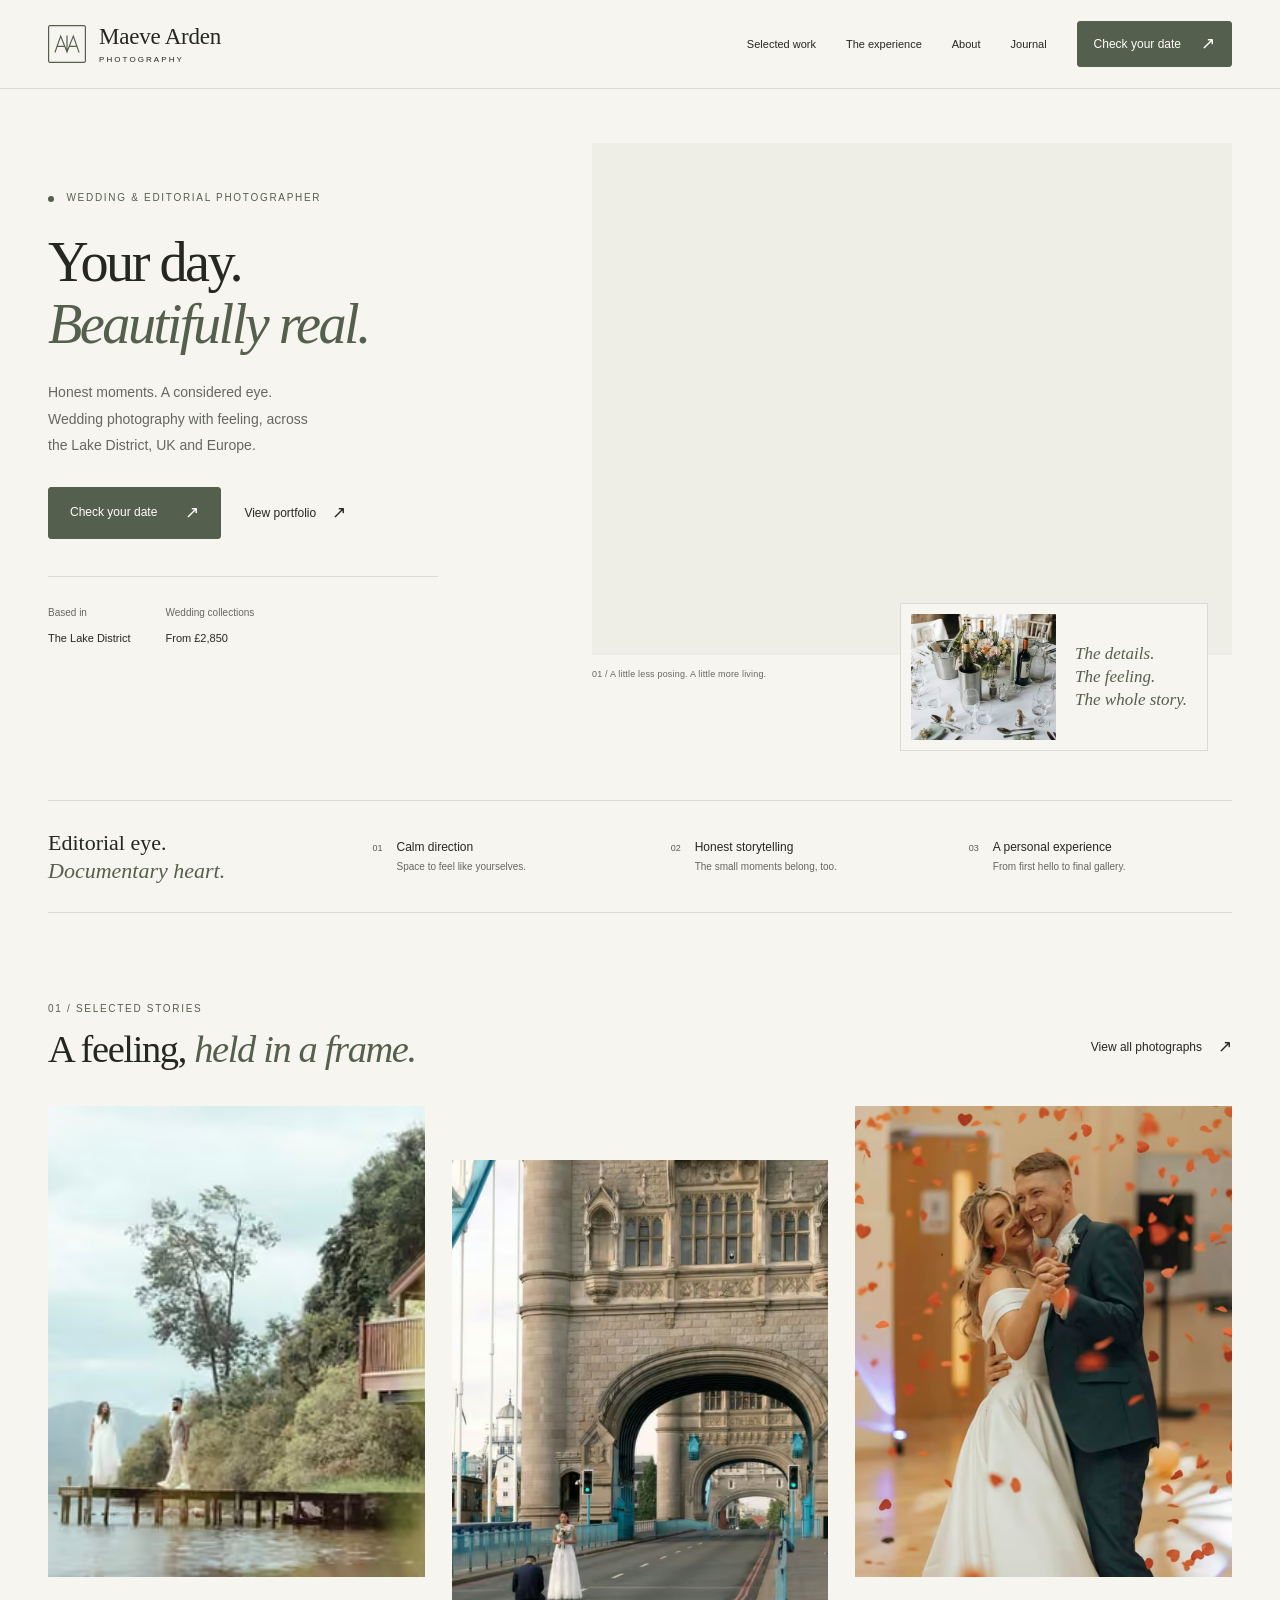
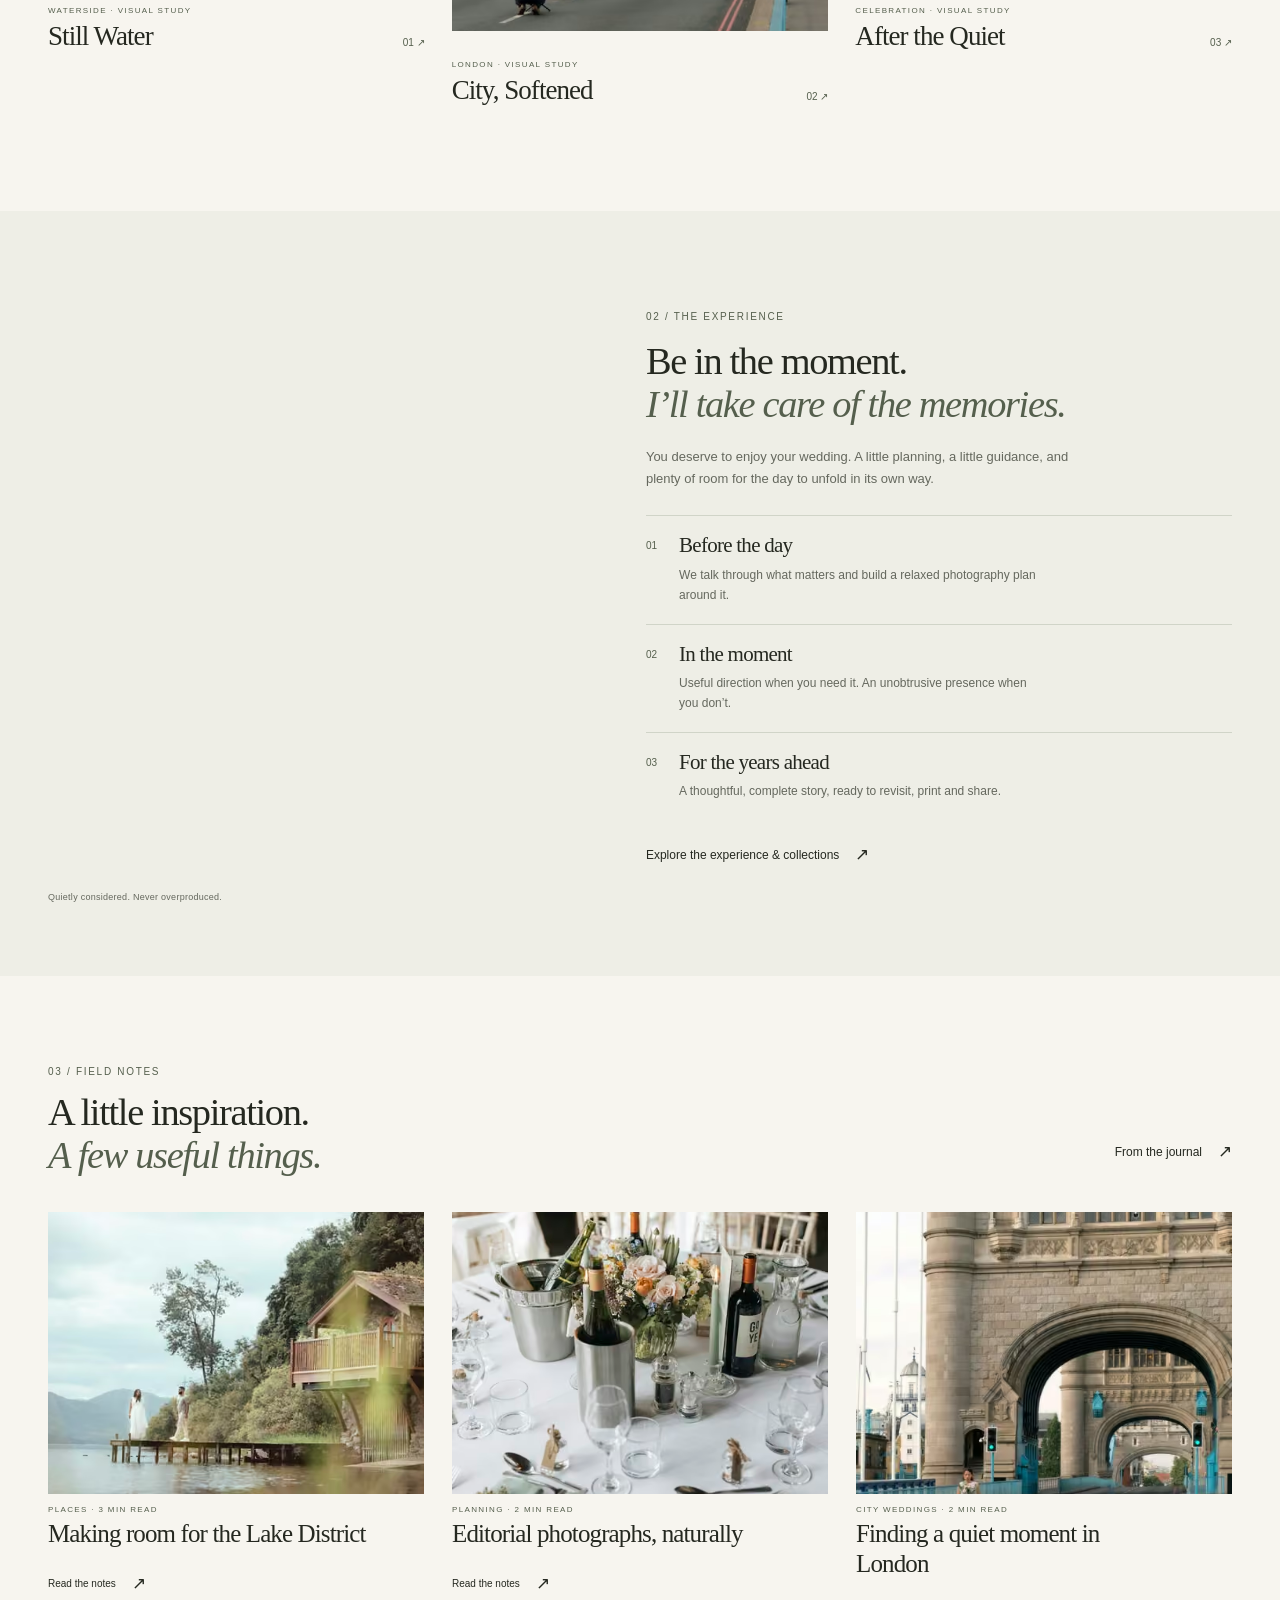
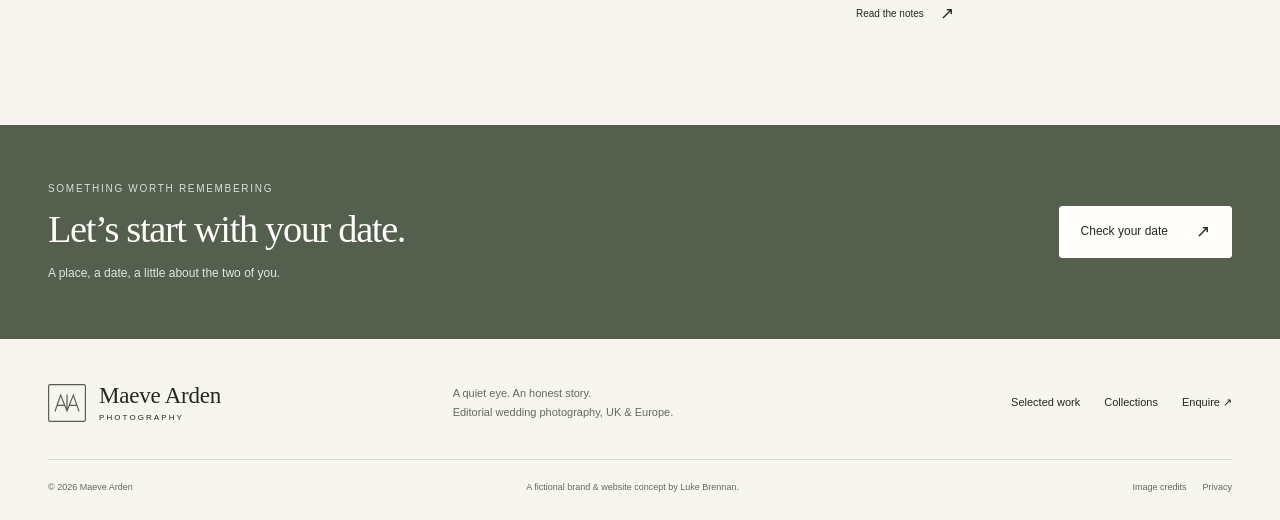
==== index.html @ 919c56a5 "Refine photography portfolio, enquiry journey and local imagery" ====
<!doctype html>
<html lang="en-GB"><head><meta charset="utf-8"><meta name="viewport" content="width=device-width,initial-scale=1"><title>Editorial Wedding Photographer, UK &amp; Europe | Maeve Arden Photography</title><meta name="description" content="Natural wedding photography with an editorial finish. Explore the Maeve Arden portfolio concept, collections and relaxed approach across the Lake District, UK and Europe."><meta name="robots" content="index,follow,max-image-preview:large"><meta name="theme-color" content="#f7f5ef"><link rel="canonical" href="https://lukebrennan.github.io/Maeve-Arden-Photography/"><meta property="og:type" content="website"><meta property="og:title" content="Editorial Wedding Photographer, UK &amp; Europe | Maeve Arden Photography"><meta property="og:description" content="Natural wedding photography with an editorial finish. Explore the Maeve Arden portfolio concept, collections and relaxed approach across the Lake District, UK and Europe."><meta property="og:url" content="https://lukebrennan.github.io/Maeve-Arden-Photography/"><meta property="og:image" content="https://lukebrennan.github.io/Maeve-Arden-Photography/assets/images/social.jpg"><meta property="og:image:width" content="1200"><meta property="og:image:height" content="630"><meta property="og:image:alt" content="Bride and groom laughing together — Maeve Arden Photography concept"><meta property="og:locale" content="en_GB"><meta name="twitter:card" content="summary_large_image"><link rel="icon" type="image/svg+xml" href="assets/icons/favicon.svg"><link rel="manifest" href="site.webmanifest"><link rel="preload" as="image" type="image/avif" href="assets/images/hero-landscape-800.avif" imagesrcset="assets/images/hero-landscape-480.avif 480w, assets/images/hero-landscape-800.avif 800w, assets/images/hero-landscape-1200.avif 1200w, assets/images/hero-landscape-1600.avif 1600w" imagesizes="(max-width: 760px) calc(100vw - 40px), 55vw" fetchpriority="high"><link rel="stylesheet" href="assets/css/style.css"><script type="application/ld+json">{"@context": "https://schema.org", "@graph": [{"@type": "WebSite", "@id": "https://lukebrennan.github.io/Maeve-Arden-Photography/#website", "url": "https://lukebrennan.github.io/Maeve-Arden-Photography/", "name": "Maeve Arden Photography", "description": "An editorial wedding photography website concept by Luke Brennan."}, {"@type": "WebPage", "@id": "https://lukebrennan.github.io/Maeve-Arden-Photography/#page", "name": "Editorial Wedding Photographer, UK & Europe | Maeve Arden Photography", "description": "Natural wedding photography with an editorial finish. Explore the Maeve Arden portfolio concept, collections and relaxed approach across the Lake District, UK and Europe.", "url": "https://lukebrennan.github.io/Maeve-Arden-Photography/", "isPartOf": {"@id": "https://lukebrennan.github.io/Maeve-Arden-Photography/#website"}}]}</script><script src="assets/js/main.js" defer></script></head><body data-asset-prefix=""><a class="skip-link" href="#main">Skip to content</a>
<header class="site-header"><noscript><style>.desktop-nav{display:flex;flex-wrap:wrap}.menu-toggle{display:none}.header-inner{flex-wrap:wrap;padding-block:16px}</style></noscript><div class="header-inner"><a class="brand" href="index.html" aria-label="Maeve Arden Photography home"><img src="assets/icons/logo-mark.svg" width="38" height="38" alt=""><span><span class="brand-name">Maeve Arden</span><span class="brand-sub">Photography</span></span></a><nav class="desktop-nav" aria-label="Main navigation"><a href="portfolio.html">Selected work</a><a href="weddings.html">The experience</a><a href="about.html">About</a><a href="journal.html">Journal</a><a class="button button-small" href="contact.html">Check your date <span aria-hidden="true">↗</span></a></nav><button class="menu-toggle" type="button" aria-label="Open navigation" aria-haspopup="dialog" aria-controls="navigation-dialog" aria-expanded="false" data-menu-open><span>Menu</span><svg width="20" height="16" viewBox="0 0 20 16" aria-hidden="true"><path d="M1 4h18M1 12h18" stroke="currentColor" stroke-width="1.5"/></svg></button></div></header>
<dialog id="navigation-dialog" class="navigation-dialog" aria-labelledby="navigation-title"><div class="menu-head"><h2 id="navigation-title">Explore Maeve Arden</h2><button class="icon-button" type="button" data-menu-close aria-label="Close navigation">×</button></div><nav aria-label="Mobile navigation"><a href="portfolio.html">Selected work</a><a href="weddings.html">The experience</a><a href="about.html">About</a><a href="journal.html">Journal</a><a href="contact.html">Check your date <span aria-hidden="true">↗</span></a></nav><p class="eyebrow">Lake District · UK · Europe</p></dialog><main id="main" tabindex="-1"><section class="home-hero container"><div class="hero-copy"><p class="eyebrow"><span class="status-dot" aria-hidden="true"></span> Wedding & editorial photographer</p><h1>Your day.<br><em>Beautifully real.</em></h1><p class="hero-summary">Honest moments. A considered eye.<br>Wedding photography with feeling, across<br class="desktop-break"> the Lake District, UK and Europe.</p><div class="hero-actions"><a class="button" href="contact.html">Check your date <span aria-hidden="true">↗</span></a><a class="text-link" href="portfolio.html">View portfolio <span aria-hidden="true">↗</span></a></div><div class="hero-facts"><div><span>Based in</span><strong>The Lake District</strong></div><div><span>Wedding collections</span><strong>From £2,850</strong></div></div></div><div class="hero-visual"><div class="hero-image"><picture class=""><source type="image/avif" srcset="assets/images/hero-landscape-480.avif 480w, assets/images/hero-landscape-800.avif 800w, assets/images/hero-landscape-1200.avif 1200w, assets/images/hero-landscape-1600.avif 1600w" sizes="(max-width: 760px) calc(100vw - 40px), 55vw"><img src="assets/images/hero-landscape-800.webp" srcset="assets/images/hero-landscape-480.webp 480w, assets/images/hero-landscape-800.webp 800w, assets/images/hero-landscape-1200.webp 1200w, assets/images/hero-landscape-1600.webp 1600w" sizes="(max-width: 760px) calc(100vw - 40px), 55vw" width="2000" height="1600" alt="Bride and groom sharing a laugh on their wedding day" fetchpriority="high" loading="eager" decoding="async"></picture></div><div class="hero-image-note"><span>01 / A little less posing. A little more living.</span></div><div class="hero-inset"><picture class=""><source type="image/avif" srcset="assets/images/table-480.avif 480w, assets/images/table-800.avif 800w, assets/images/table-1200.avif 1200w, assets/images/table-1600.avif 1600w" sizes="(max-width: 760px) 130px, 180px"><img src="assets/images/table-800.webp" srcset="assets/images/table-480.webp 480w, assets/images/table-800.webp 800w, assets/images/table-1200.webp 1200w, assets/images/table-1600.webp 1600w" sizes="(max-width: 760px) 130px, 180px" width="2400" height="3200" alt="Wedding reception table with flowers and candlelight" loading="lazy" decoding="async"></picture><span>The details.<br>The feeling.<br>The whole story.</span></div></div></section>
<section class="approach-strip container" aria-label="The approach"><p>Editorial eye.<br><em>Documentary heart.</em></p><div><span>01</span><p>Calm direction<br><small>Space to feel like yourselves.</small></p></div><div><span>02</span><p>Honest storytelling<br><small>The small moments belong, too.</small></p></div><div><span>03</span><p>A personal experience<br><small>From first hello to final gallery.</small></p></div></section>
<section class="section container" aria-labelledby="selected-title"><div class="section-heading"><div><p class="eyebrow">01 / Selected stories</p><h2 id="selected-title">A feeling, <em>held in a frame.</em></h2></div><a class="text-link" href="portfolio.html">View all photographs <span aria-hidden="true">↗</span></a></div><div class="work-grid"><a class="work-card " href="stories/still-water.html"><div class="work-image"><picture class=""><source type="image/avif" srcset="assets/images/still-water-480.avif 480w, assets/images/still-water-800.avif 800w, assets/images/still-water-1200.avif 1200w, assets/images/still-water-1600.avif 1600w" sizes="(max-width: 760px) calc(100vw - 40px), 32vw"><img src="assets/images/still-water-800.webp" srcset="assets/images/still-water-480.webp 480w, assets/images/still-water-800.webp 800w, assets/images/still-water-1200.webp 1200w, assets/images/still-water-1600.webp 1600w" sizes="(max-width: 760px) calc(100vw - 40px), 32vw" width="2400" height="1601" alt="Newlyweds standing together at the end of a wooden jetty" loading="lazy" decoding="async"></picture><span class="image-action">Explore story <span aria-hidden="true">↗</span></span></div><div class="work-caption"><div><span class="eyebrow">Waterside · Visual study</span><h3>Still Water</h3></div><span class="work-number">01 <span aria-hidden="true">↗</span></span></div></a><a class="work-card offset" href="stories/city-softened.html"><div class="work-image"><picture class=""><source type="image/avif" srcset="assets/images/city-softened-480.avif 480w, assets/images/city-softened-800.avif 800w, assets/images/city-softened-1200.avif 1200w, assets/images/city-softened-1600.avif 1600w" sizes="(max-width: 760px) calc(100vw - 40px), 32vw"><img src="assets/images/city-softened-800.webp" srcset="assets/images/city-softened-480.webp 480w, assets/images/city-softened-800.webp 800w, assets/images/city-softened-1200.webp 1200w, assets/images/city-softened-1600.webp 1600w" sizes="(max-width: 760px) calc(100vw - 40px), 32vw" width="2400" height="3600" alt="Bridal portrait beneath the arches of Tower Bridge in London" loading="lazy" decoding="async"></picture><span class="image-action">Explore story <span aria-hidden="true">↗</span></span></div><div class="work-caption"><div><span class="eyebrow">London · Visual study</span><h3>City, Softened</h3></div><span class="work-number">02 <span aria-hidden="true">↗</span></span></div></a><a class="work-card " href="stories/after-the-quiet.html"><div class="work-image"><picture class=""><source type="image/avif" srcset="assets/images/celebration-480.avif 480w, assets/images/celebration-800.avif 800w, assets/images/celebration-1200.avif 1200w, assets/images/celebration-1600.avif 1600w" sizes="(max-width: 760px) calc(100vw - 40px), 32vw"><img src="assets/images/celebration-800.webp" srcset="assets/images/celebration-480.webp 480w, assets/images/celebration-800.webp 800w, assets/images/celebration-1200.webp 1200w, assets/images/celebration-1600.webp 1600w" sizes="(max-width: 760px) calc(100vw - 40px), 32vw" width="2400" height="3000" alt="Bride and groom surrounded by a shower of confetti" loading="lazy" decoding="async"></picture><span class="image-action">Explore story <span aria-hidden="true">↗</span></span></div><div class="work-caption"><div><span class="eyebrow">Celebration · Visual study</span><h3>After the Quiet</h3></div><span class="work-number">03 <span aria-hidden="true">↗</span></span></div></a></div></section>
<section class="experience-section" aria-labelledby="experience-title"><div class="container experience-grid"><div class="experience-image"><picture class=""><source type="image/avif" srcset="assets/images/bridal-480.avif 480w, assets/images/bridal-800.avif 800w, assets/images/bridal-1200.avif 1200w, assets/images/bridal-1600.avif 1600w" sizes="(max-width: 760px) calc(100vw - 40px), 42vw"><img src="assets/images/bridal-800.webp" srcset="assets/images/bridal-480.webp 480w, assets/images/bridal-800.webp 800w, assets/images/bridal-1200.webp 1200w, assets/images/bridal-1600.webp 1600w" sizes="(max-width: 760px) calc(100vw - 40px), 42vw" width="2400" height="3600" alt="Bridal portrait in soft black and white light" loading="lazy" decoding="async"></picture><span class="image-caption">Quietly considered. Never overproduced.</span></div><div class="experience-copy"><p class="eyebrow">02 / The experience</p><h2 id="experience-title">Be in the moment.<br><em>I’ll take care of the memories.</em></h2><p>You deserve to enjoy your wedding. A little planning, a little guidance, and plenty of room for the day to unfold in its own way.</p><div class="experience-point"><span>01</span><div><h3>Before the day</h3><p>We talk through what matters and build a relaxed photography plan around it.</p></div></div><div class="experience-point"><span>02</span><div><h3>In the moment</h3><p>Useful direction when you need it. An unobtrusive presence when you don’t.</p></div></div><div class="experience-point"><span>03</span><div><h3>For the years ahead</h3><p>A thoughtful, complete story, ready to revisit, print and share.</p></div></div><a class="text-link" href="weddings.html">Explore the experience & collections <span aria-hidden="true">↗</span></a></div></div></section>
<section class="section container" aria-labelledby="journal-title"><div class="section-heading"><div><p class="eyebrow">03 / Field notes</p><h2 id="journal-title">A little inspiration.<br><em>A few useful things.</em></h2></div><a class="text-link" href="journal.html">From the journal <span aria-hidden="true">↗</span></a></div><div class="journal-grid"><a class="journal-card" href="journal/lake-district-wedding-photography.html"><div class="journal-image"><picture class=""><source type="image/avif" srcset="assets/images/still-water-480.avif 480w, assets/images/still-water-800.avif 800w, assets/images/still-water-1200.avif 1200w, assets/images/still-water-1600.avif 1600w" sizes="(max-width: 760px) calc(100vw - 40px), 32vw"><img src="assets/images/still-water-800.webp" srcset="assets/images/still-water-480.webp 480w, assets/images/still-water-800.webp 800w, assets/images/still-water-1200.webp 1200w, assets/images/still-water-1600.webp 1600w" sizes="(max-width: 760px) calc(100vw - 40px), 32vw" width="2400" height="1601" alt="Newlyweds standing together at the end of a wooden jetty" loading="lazy" decoding="async"></picture></div><div class="journal-meta"><span class="eyebrow">Places · 3 min read</span><h3>Making room for the Lake District</h3><span class="text-link">Read the notes <span aria-hidden="true">↗</span></span></div></a><a class="journal-card" href="journal/editorial-wedding-photographs.html"><div class="journal-image"><picture class=""><source type="image/avif" srcset="assets/images/table-480.avif 480w, assets/images/table-800.avif 800w, assets/images/table-1200.avif 1200w, assets/images/table-1600.avif 1600w" sizes="(max-width: 760px) calc(100vw - 40px), 32vw"><img src="assets/images/table-800.webp" srcset="assets/images/table-480.webp 480w, assets/images/table-800.webp 800w, assets/images/table-1200.webp 1200w, assets/images/table-1600.webp 1600w" sizes="(max-width: 760px) calc(100vw - 40px), 32vw" width="2400" height="3200" alt="Wedding reception table with flowers and candlelight" loading="lazy" decoding="async"></picture></div><div class="journal-meta"><span class="eyebrow">Planning · 2 min read</span><h3>Editorial photographs, naturally</h3><span class="text-link">Read the notes <span aria-hidden="true">↗</span></span></div></a><a class="journal-card" href="journal/london-wedding-portraits.html"><div class="journal-image"><picture class=""><source type="image/avif" srcset="assets/images/city-softened-480.avif 480w, assets/images/city-softened-800.avif 800w, assets/images/city-softened-1200.avif 1200w, assets/images/city-softened-1600.avif 1600w" sizes="(max-width: 760px) calc(100vw - 40px), 32vw"><img src="assets/images/city-softened-800.webp" srcset="assets/images/city-softened-480.webp 480w, assets/images/city-softened-800.webp 800w, assets/images/city-softened-1200.webp 1200w, assets/images/city-softened-1600.webp 1600w" sizes="(max-width: 760px) calc(100vw - 40px), 32vw" width="2400" height="3600" alt="Bridal portrait beneath the arches of Tower Bridge in London" loading="lazy" decoding="async"></picture></div><div class="journal-meta"><span class="eyebrow">City weddings · 2 min read</span><h3>Finding a quiet moment in London</h3><span class="text-link">Read the notes <span aria-hidden="true">↗</span></span></div></a></div></section><section class="closing-cta"><div class="container"><div><p class="eyebrow">Something worth remembering</p><h2>Let’s start with your date.</h2><p>A place, a date, a little about the two of you.</p></div><a class="button button-light" href="contact.html">Check your date <span aria-hidden="true">↗</span></a></div></section></main><footer class="site-footer"><div class="container"><div class="footer-top"><a class="brand" href="index.html" aria-label="Maeve Arden Photography home"><img src="assets/icons/logo-mark.svg" width="38" height="38" alt=""><span><span class="brand-name">Maeve Arden</span><span class="brand-sub">Photography</span></span></a><p>A quiet eye. An honest story.<br>Editorial wedding photography, UK & Europe.</p><nav aria-label="Footer navigation"><a href="portfolio.html">Selected work</a><a href="weddings.html">Collections</a><a href="contact.html">Enquire <span aria-hidden="true">↗</span></a></nav></div><div class="footer-bottom"><p>© <span data-year>2026</span> Maeve Arden</p><p>A fictional brand & website concept by <a href="https://github.com/lukebrennan">Luke Brennan</a>.</p><div><a href="credits.html">Image credits</a><a href="privacy.html">Privacy</a></div></div></div></footer><a class="mobile-enquire" href="contact.html">Check your date <span aria-hidden="true">↗</span></a></body></html>
---- assets/css/style.css ----
:root{--paper:#f7f5ef;--white:#fffefa;--ink:#252820;--muted:#65685e;--olive:#555f4d;--stone:#eeeee6;--line:#d9dcd1;--serif:"Iowan Old Style","Palatino Linotype",Baskerville,Georgia,serif;--sans:-apple-system,BlinkMacSystemFont,"Segoe UI",Arial,sans-serif;--ease:cubic-bezier(.2,.7,.2,1);--container:min(1280px,calc(100% - 96px))}*{box-sizing:border-box}html{scroll-behavior:smooth;scroll-padding-top:100px;background:var(--paper)}body{margin:0;color:var(--ink);background:var(--paper);font:15px/1.7 var(--sans);-webkit-font-smoothing:antialiased}body.dialog-open{overflow:hidden}img{display:block;max-width:100%;height:auto}picture{display:block}a{color:inherit;text-decoration:none}button,input,textarea,select{font:inherit}button,a,input,textarea{-webkit-tap-highlight-color:transparent}button{cursor:pointer}button:disabled{cursor:default}::selection{background:var(--olive);color:var(--white)}:focus-visible{outline:2px solid var(--olive);outline-offset:5px}dialog :focus-visible,.closing-cta :focus-visible{outline-color:currentColor}[hidden]{display:none!important}p{margin:0 0 1.25em}h1,h2,h3{font-family:var(--serif);font-weight:400;line-height:1.12;letter-spacing:-.035em;margin:0}h1{font-size:clamp(36px,4.4vw,62px)}h2{font-size:clamp(28px,3vw,43px)}h3{font-size:25px}em{font-weight:400;color:var(--olive)}.container{width:var(--container);margin-inline:auto}.eyebrow{font:500 10px/1.5 var(--sans);text-transform:uppercase;letter-spacing:.17em;color:var(--olive);margin:0 0 16px}.visually-hidden{position:absolute;width:1px;height:1px;margin:-1px;padding:0;overflow:hidden;clip:rect(0,0,0,0);white-space:nowrap;border:0}.skip-link{position:fixed;top:8px;left:8px;z-index:100;padding:10px 18px;background:var(--ink);color:var(--white);transform:translateY(-150%)}.skip-link:focus{transform:none}.status-dot{display:inline-block;width:6px;height:6px;margin-right:8px;border-radius:50%;background:var(--olive);vertical-align:middle}.button{display:inline-flex;align-items:center;justify-content:center;gap:28px;min-height:48px;padding:13px 21px;background:var(--olive);color:var(--white);border:1px solid var(--olive);border-radius:3px;font-size:12px;font-weight:500;line-height:1.4;transition:background .2s,color .2s,border-color .2s}.button span,.text-link span{font-size:17px;transition:transform .2s var(--ease)}.button:hover{background:var(--ink);border-color:var(--ink)}.button:hover span,.text-link:hover span{transform:translate(2px,-2px)}.button-small{min-height:41px;padding:10px 16px;gap:20px}.button-light{background:var(--white);border-color:var(--white);color:var(--ink)}.button-light:hover{background:#e3e7dc;border-color:#e3e7dc;color:var(--ink)}.button-outline{background:transparent;border-color:var(--line);color:var(--ink)}.button-outline:hover{color:var(--white)}.text-link{display:inline-flex;align-items:center;gap:16px;font:500 12px/1.5 var(--sans);padding:10px 0;background:none;border:0}.text-link:hover{color:var(--olive)}.small-note{font-size:11px;color:var(--muted);margin:24px 0 0}.small-note a,.prose-panel a,.story-note a,.form-note a{border-bottom:1px solid currentColor}.site-header{position:sticky;top:0;z-index:20;background:rgba(247,245,239,.96);border-bottom:1px solid var(--line);backdrop-filter:blur(12px)}.header-inner{width:var(--container);min-height:88px;margin:auto;display:flex;align-items:center;justify-content:space-between;gap:32px}.brand{display:inline-flex;align-items:center;gap:13px;flex-shrink:0}.brand-name{display:block;font:400 23px/1.1 var(--serif);letter-spacing:-.01em}.brand-sub{display:block;margin-top:6px;font:500 8px/1 var(--sans);text-transform:uppercase;letter-spacing:.26em}.desktop-nav{display:flex;align-items:center;gap:30px}.desktop-nav>a:not(.button){font-size:11px;position:relative;padding:10px 0}.desktop-nav>a:not(.button)::after{content:"";position:absolute;bottom:4px;left:0;right:0;height:1px;background:var(--olive);transform:scaleX(0);transform-origin:left;transition:transform .2s}.desktop-nav>a:hover::after,.desktop-nav>a[aria-current]::after{transform:scaleX(1)}.menu-toggle{display:none;align-items:center;gap:12px;min-height:44px;padding:8px 0;border:0;color:var(--ink);background:none;font-size:12px}.navigation-dialog{width:min(520px,calc(100% - 32px));padding:28px;border:0;border-radius:4px;background:var(--paper);color:var(--ink)}dialog::backdrop{background:rgba(17,21,15,.65);backdrop-filter:blur(3px)}.menu-head{display:flex;align-items:center;justify-content:space-between;border-bottom:1px solid var(--line);padding-bottom:16px}.menu-head h2{font:12px var(--sans);letter-spacing:.03em}.icon-button{display:inline-flex;align-items:center;justify-content:center;flex-shrink:0;min-width:44px;min-height:44px;padding:0;background:transparent;border:1px solid var(--line);border-radius:50%;color:inherit;font:24px/1 var(--sans)}.icon-button:hover{background:var(--stone)}.navigation-dialog nav{display:flex;flex-direction:column;padding:28px 0}.navigation-dialog nav a{font:32px/1.5 var(--serif);padding:5px 0}.navigation-dialog nav a[aria-current]{color:var(--olive)}.home-hero{display:grid;grid-template-columns:.85fr 1.15fr;gap:6%;padding-top:54px;padding-bottom:74px;align-items:center}.hero-copy{padding-bottom:30px}.hero-copy .eyebrow{margin-bottom:27px}.hero-copy h1{font-size:clamp(42px,4.4vw,64px);line-height:1.09;letter-spacing:-.045em}.hero-summary{color:var(--muted);font-size:14px;line-height:1.9;margin:24px 0 28px}.hero-actions{display:flex;flex-wrap:wrap;align-items:center;gap:23px}.hero-facts{display:flex;gap:35px;padding-top:27px;margin-top:37px;border-top:1px solid var(--line);max-width:390px}.hero-facts span{display:block;color:var(--muted);font-size:10px;margin-bottom:3px}.hero-facts strong{font-size:11px;font-weight:500}.hero-visual{position:relative;padding-bottom:44px}.hero-image{aspect-ratio:5/4;background:var(--stone);overflow:hidden;border-radius:2px}.hero-image picture,.hero-image img{width:100%;height:100%;object-fit:cover;object-position:50% 30%}.hero-image-note{display:flex;justify-content:space-between;gap:12px;position:relative;margin-top:12px;font-size:9px;letter-spacing:.02em;color:var(--muted)}.hero-image-note a{white-space:nowrap}.hero-inset{position:absolute;bottom:-24px;right:25px;display:flex;align-items:center;gap:19px;padding:10px 20px 10px 10px;background:var(--paper);box-shadow:0 0 0 1px var(--line)}.hero-inset picture{width:145px;height:126px;overflow:hidden}.hero-inset img{width:100%;height:100%;object-fit:cover;object-position:center 52%}.hero-inset span{font:italic 17px/1.35 var(--serif);color:var(--olive)}.approach-strip{display:grid;grid-template-columns:1.1fr 1fr 1fr 1fr;gap:35px;border-top:1px solid var(--line);border-bottom:1px solid var(--line);padding:28px 0;align-items:center}.approach-strip>p{font:22px/1.25 var(--serif);margin:0}.approach-strip>div{display:flex;gap:14px;align-items:start}.approach-strip>div>span{font-size:9px;color:var(--olive);padding-top:3px}.approach-strip>div p{font-size:12px;line-height:1.6;margin:0}.approach-strip small{font-size:10px;color:var(--muted)}.section{padding-top:88px;padding-bottom:88px}.section-heading{display:flex;justify-content:space-between;align-items:end;gap:40px;margin-bottom:35px}.section-heading .eyebrow{margin-bottom:12px}.section-heading>p{max-width:330px;color:var(--muted);font-size:13px;margin:0}.section-heading>.text-link{flex-shrink:0;margin-bottom:2px}.work-grid{display:grid;grid-template-columns:repeat(3,minmax(0,1fr));gap:27px;align-items:start}.work-image{position:relative;aspect-ratio:4/5;overflow:hidden;background:var(--stone)}.work-image picture,.work-image img{width:100%;height:100%;object-fit:cover}.work-card:first-child .work-image img{object-position:40% center}.work-image img,.journal-image img{transition:transform .45s var(--ease)}.work-card:hover img,.journal-card:hover img{transform:scale(1.035)}.work-card.offset{margin-top:54px}.image-action{position:absolute;bottom:12px;right:12px;display:flex;gap:18px;align-items:center;padding:10px 13px;background:var(--paper);font-size:10px;opacity:0;transform:translateY(5px);transition:opacity .2s,transform .2s}.work-card:hover .image-action,.work-card:focus-visible .image-action{opacity:1;transform:none}.work-caption{display:flex;align-items:end;justify-content:space-between;gap:12px;padding:18px 0}.work-caption .eyebrow{font-size:8px;margin:0 0 6px}.work-caption h3{font-size:27px}.work-number{font-size:10px;color:var(--olive);white-space:nowrap}.experience-section{background:var(--stone);padding:70px 0}.experience-grid{display:grid;grid-template-columns:.9fr 1.1fr;gap:10%;align-items:center}.experience-image{position:relative}.experience-image picture{aspect-ratio:4/5;overflow:hidden}.experience-image img{width:100%;height:100%;object-fit:cover;object-position:center 28%}.image-caption{display:block;padding-top:10px;font-size:9px;letter-spacing:.03em;color:var(--muted)}.experience-copy h2{max-width:440px;font-size:clamp(28px,3vw,42px)}.experience-copy>p:not(.eyebrow){max-width:430px;font-size:13px;color:var(--muted);margin:20px 0 25px}.experience-point{display:flex;gap:22px;padding:18px 0;border-top:1px solid #d0d4c8}.experience-point>span{font-size:10px;color:var(--olive);padding-top:3px}.experience-point h3{font-size:21px}.experience-point p{font-size:12px;line-height:1.7;color:var(--muted);margin:7px 0 0;max-width:360px}.experience-copy>.text-link{margin-top:12px}.journal-grid{display:grid;grid-template-columns:repeat(3,minmax(0,1fr));gap:28px}.journal-image{aspect-ratio:4/3;overflow:hidden;background:var(--stone)}.journal-image picture,.journal-image img{width:100%;height:100%;object-fit:cover}.journal-card .eyebrow{font-size:8px;margin:18px 0 10px}.journal-card h3{font-size:25px;max-width:320px;line-height:1.2}.journal-meta>.text-link{margin-top:12px;font-size:10px}.closing-cta{padding:56px 0;background:var(--olive);color:var(--white)}.closing-cta>.container{display:flex;align-items:center;justify-content:space-between;gap:40px}.closing-cta .eyebrow{color:#dbe1d3;margin-bottom:12px}.closing-cta h2{font-size:clamp(28px,3vw,43px)}.closing-cta p:not(.eyebrow){font-size:12px;margin:12px 0 0;color:#e1e6d9}.closing-cta .button{flex-shrink:0}.site-footer{padding:44px 0 24px}.footer-top{display:grid;grid-template-columns:1fr 1fr 1fr;gap:30px;align-items:center;padding-bottom:37px}.footer-top>p{font-size:11px;color:var(--muted);line-height:1.7;margin:0}.footer-top>nav{justify-self:end;display:flex;gap:24px;font-size:11px}.footer-bottom{display:flex;justify-content:space-between;align-items:center;gap:20px;border-top:1px solid var(--line);padding-top:20px;font-size:9px;color:var(--muted)}.footer-bottom p{margin:0}.footer-bottom>div{display:flex;gap:16px}.footer-bottom a:hover{text-decoration:underline}.mobile-enquire{display:none}.page-intro{padding-top:50px;padding-bottom:42px}.breadcrumbs{display:flex;gap:12px;align-items:center;margin-bottom:36px;font-size:10px;color:var(--muted)}.breadcrumbs a:hover{text-decoration:underline}.page-intro .eyebrow{margin-bottom:20px}.intro-summary{color:var(--muted);max-width:580px;font-size:14px;line-height:1.8;margin:22px 0 0}.gallery-section{padding-top:10px;padding-bottom:25px}.gallery-toolbar{display:flex;align-items:center;justify-content:space-between;gap:20px;margin-bottom:33px;padding:18px 0;border-block:1px solid var(--line)}.gallery-filters{display:flex;flex-wrap:wrap;gap:5px}.gallery-filters button{padding:10px 16px;background:none;border:1px solid transparent;border-radius:3px;font-size:11px;color:var(--muted);min-height:40px}.gallery-filters button[aria-pressed=true]{color:var(--white);background:var(--olive)}.gallery-filters button:hover{border-color:var(--olive)}.gallery-toolbar>p{font-size:10px;color:var(--muted);margin:0;white-space:nowrap}.gallery-grid{display:grid;grid-template-columns:repeat(3,minmax(0,1fr));gap:35px 26px;align-items:start}.gallery-image{aspect-ratio:4/5;position:relative;overflow:hidden;background:var(--stone)}.gallery-image picture,.gallery-image img{width:100%;height:100%;object-fit:cover;transition:transform .4s var(--ease)}.gallery-tile[data-lightbox=hero] img{object-position:center 34%}.gallery-tile[data-lightbox=bridal] img{object-position:center 25%}.gallery-tile[data-lightbox=table] img{object-position:center 55%}.gallery-tile:hover img{transform:scale(1.025)}.gallery-expand{position:absolute;right:12px;bottom:12px;display:flex;align-items:center;justify-content:center;width:38px;height:38px;background:var(--paper);color:var(--ink);border-radius:50%;font-size:17px}.gallery-caption{display:flex;justify-content:space-between;align-items:baseline;gap:15px;padding-top:15px}.gallery-caption h2{font-size:23px}.gallery-caption>span{font-size:9px;text-transform:uppercase;letter-spacing:.05em;color:var(--muted)}.lightbox{width:min(1100px,calc(100vw - 40px));max-height:calc(100dvh - 32px);padding:22px 26px;border:0;border-radius:3px;background:var(--paper);color:var(--ink)}.lightbox-top{display:flex;align-items:center;justify-content:space-between;gap:20px;padding-bottom:16px}.lightbox-top .eyebrow{font-size:8px;margin:0 0 4px}.lightbox-top h2{font-size:25px}.lightbox-image{height:min(69dvh,720px);display:flex;justify-content:center;align-items:center;background:#eaeae3}.lightbox-image img{width:100%;height:100%;object-fit:contain}.lightbox-bottom{display:flex;justify-content:space-between;align-items:center;padding-top:12px;gap:12px;font-size:10px}.lightbox-controls{display:flex;align-items:center;gap:20px}.lightbox-controls>span{min-width:45px;text-align:center}.wide-photo{height:430px;overflow:hidden}.wide-photo picture,.wide-photo img{width:100%;height:100%;object-fit:cover;object-position:center 34%}.pricing-grid{display:grid;grid-template-columns:repeat(3,minmax(0,1fr));gap:18px}.price-card{border:1px solid var(--line);padding:32px;display:flex;flex-direction:column;background:var(--white)}.price-card h3{font-size:31px}.price-card>p:not(.eyebrow){color:var(--muted);font-size:12px;margin:14px 0 24px;min-height:42px}.price-card .price{font:35px/1.2 var(--serif);padding-bottom:20px;border-bottom:1px solid var(--line)}.price-card .price>span{display:block;font:10px/1.5 var(--sans);margin-bottom:5px}.price-card ul{list-style:none;padding:10px 0 25px;margin:0;flex:1}.price-card li{font-size:12px;padding:8px 0;border-bottom:1px solid var(--line)}.price-card li::before{content:'✓';color:var(--olive);margin-right:10px;font-size:10px}.price-card.featured{background:var(--olive);color:var(--white);border-color:var(--olive)}.price-card.featured .eyebrow,.price-card.featured>p,.price-card.featured li::before{color:#e5e9dc}.price-card.featured li,.price-card.featured .price{border-color:#7b8473}.price-card .button{font-size:10px;gap:14px;width:100%;padding-inline:12px}.split-story{display:grid;grid-template-columns:1fr 1fr;align-items:center;gap:9%}.split-story>div:first-child{aspect-ratio:5/4;overflow:hidden}.split-story picture,.split-story img{height:100%;width:100%;object-fit:cover}.split-story h2{margin-bottom:24px}.split-story>div>p:not(.eyebrow){font-size:13px;max-width:400px;color:var(--muted)}.faq-section{display:grid;grid-template-columns:.8fr 1.2fr;gap:10%}.faq-section>div>p:not(.eyebrow){font-size:13px;color:var(--muted);margin-top:20px}.faq-list{border-top:1px solid var(--line)}details{border-bottom:1px solid var(--line)}summary{cursor:pointer;display:flex;align-items:center;justify-content:space-between;gap:20px;padding:22px 0;font-size:13px;list-style:none}summary::-webkit-details-marker{display:none}summary>span{font-size:20px;font-weight:300;color:var(--olive)}details[open] summary>span{transform:rotate(45deg)}details>p{color:var(--muted);font-size:12px;line-height:1.9;margin:0 30px 22px 0}.about-layout{display:grid;grid-template-columns:1fr 1fr;gap:9%;align-items:center;padding:5px 0 20px}.about-image picture{aspect-ratio:4/5;overflow:hidden}.about-image img{width:100%;height:100%;object-fit:cover;object-position:center}.about-copy h2{font-size:43px;margin-bottom:25px}.about-copy>p:not(.eyebrow){color:var(--muted);font-size:13px;max-width:420px}.about-copy>.text-link{margin-top:14px}.values-grid{display:grid;grid-template-columns:repeat(3,minmax(0,1fr));gap:45px}.values-grid article{border-top:1px solid var(--line);padding-top:22px}.values-grid h2{font-size:27px;margin-bottom:18px}.values-grid p:not(.eyebrow){font-size:12px;color:var(--muted)}.concept-note{background:var(--stone);padding:36px;max-width:850px;margin-bottom:70px}.concept-note h2{font-size:30px;margin-bottom:20px}.concept-note p:not(.eyebrow){max-width:650px;color:var(--muted);font-size:13px}.journal-list{padding:5px 0 80px}.article-heading{padding-top:48px;padding-bottom:40px}.article-heading h1{max-width:900px;font-size:clamp(36px,4vw,55px)}.article-cover{margin-top:0;margin-bottom:55px}.article-cover picture{height:500px;overflow:hidden}.article-cover img{width:100%;height:100%;object-fit:cover;object-position:center 30%}.article-cover figcaption{font-size:9px;color:var(--muted);padding-top:10px}.article-layout{display:grid;grid-template-columns:.55fr 1.45fr;gap:10%}.article-toc{position:sticky;top:115px;align-self:start}.article-toc nav{display:flex;flex-direction:column;gap:14px;font-size:11px;color:var(--muted);max-width:220px}.article-toc a:hover{color:var(--olive);text-decoration:underline}.article-body{max-width:750px}.article-body section{padding-bottom:33px;scroll-margin-top:115px}.article-body h2{font-size:29px;line-height:1.2;margin-bottom:18px}.article-body p{font-size:15px;line-height:1.9;color:#555b4f}.article-next{border-block:1px solid var(--line);padding:32px 0;margin-top:10px}.story-gallery{display:grid;grid-template-columns:1fr 1fr;gap:25px}.story-photograph{display:block;position:relative;background:var(--stone);overflow:hidden;align-self:start}.story-photograph:first-child{grid-column:1/-1}.story-photograph:first-child picture{max-height:800px}.story-photograph picture{aspect-ratio:4/5}.story-photograph:first-child picture{aspect-ratio:3/2}.story-photograph img{height:100%;width:100%;object-fit:cover;object-position:center 35%}.story-note{display:grid;grid-template-columns:1fr 3fr;gap:30px;padding-top:30px;padding-bottom:10px}.story-note p{font-size:11px;max-width:700px;color:var(--muted)}.next-story{padding:65px 0}.next-story>a:not(.text-link){display:flex;align-items:center;justify-content:space-between;border-block:1px solid var(--line);padding:30px 0}.next-story>a>span{font-size:38px;color:var(--olive)}.next-story>.text-link{margin-top:20px}.credits-list{padding-bottom:40px;max-width:900px}.credit-row{display:flex;align-items:center;gap:30px;padding:25px 0;border-top:1px solid var(--line)}.credit-row picture{width:120px;height:100px;flex-shrink:0;overflow:hidden}.credit-row img{width:100%;height:100%;object-fit:cover}.credit-row h2{font-size:25px}.credit-row p{font-size:12px;color:var(--muted);margin:7px 0 0}.credit-row .text-link{font-size:10px}.prose-panel{max-width:780px;padding-bottom:70px}.prose-panel h2{font-size:28px;margin:30px 0 18px}.prose-panel p{font-size:14px;color:var(--muted)}.error-page-actions{display:flex;gap:25px;align-items:center;padding-bottom:120px}.enquiry-layout{display:grid;grid-template-columns:.7fr 1.3fr;gap:7%;padding-bottom:80px;align-items:start}.enquiry-aside{position:sticky;top:118px}.enquiry-photo{height:240px;overflow:hidden}.enquiry-photo picture,.enquiry-photo img{height:100%;width:100%;object-fit:cover;object-position:center 29%}.enquiry-reassurance{padding-top:25px}.enquiry-reassurance h2{font-size:27px;margin-bottom:15px}.enquiry-reassurance p{font-size:12px;max-width:280px;color:var(--muted)}.enquiry-panel{border:1px solid var(--line);padding:30px;background:var(--white)}.demo-notice{display:flex;align-items:flex-start;gap:3px;padding:14px 16px;background:var(--stone);margin-bottom:25px;font-size:11px;line-height:1.7;color:#50594a}.demo-notice p{margin:0}.demo-notice .status-dot{flex-shrink:0;margin-top:7px}.demo-notice strong{font-weight:600}fieldset{border:0;margin:0;padding:0;min-width:0}.form-progress{display:flex;list-style:none;margin:0 0 28px;padding:0;gap:28px;border-bottom:1px solid var(--line)}.form-progress li{font-size:11px;color:var(--muted);padding:0 0 13px;position:relative}.form-progress span{margin-right:7px;font-size:9px}.form-progress .current{color:var(--olive);font-weight:600}.form-progress .current::after{content:'';height:2px;position:absolute;left:0;right:0;bottom:-1px;background:var(--olive)}[data-form-step]>h2{font-size:28px;margin-bottom:24px}.collection-options{display:grid;grid-template-columns:repeat(2,minmax(0,1fr));gap:10px;margin-bottom:25px}.collection-options legend{font-size:11px;margin-bottom:12px}.collection-options>label{display:flex;align-items:center;gap:12px;border:1px solid var(--line);padding:14px 13px;border-radius:3px;cursor:pointer}.collection-options>label:has(:checked){border-color:var(--olive);background:#f0f3ec}.collection-options strong{display:block;font-size:12px;font-weight:500}.collection-options small{display:block;font-size:10px;color:var(--muted);margin-top:3px}input[type=radio],input[type=checkbox]{accent-color:var(--olive);width:16px;height:16px;margin:0;flex-shrink:0}.form-grid{display:grid;grid-template-columns:1fr 1fr;gap:20px}.field{display:flex;flex-direction:column;gap:8px;min-width:0}.field.full{grid-column:1/-1}.field>label{font-size:11px;font-weight:500}.field>label>span{font-size:10px;font-weight:400;color:var(--muted)}.field input:not([type=checkbox]),.field textarea{width:100%;border:1px solid var(--line);border-radius:2px;background:var(--white);color:var(--ink);padding:12px;min-height:46px;font-size:13px;line-height:1.4}.field textarea{resize:vertical}.field input::placeholder,.field textarea::placeholder{color:#75796e;opacity:1}.field input[aria-invalid=true]{border-color:#ac3b29}.field input:disabled{background:var(--stone)}.field-error{font-size:11px;line-height:1.5;color:#a13124}.field-error:empty{display:none}.checkbox-label{display:flex;align-items:center;gap:9px;margin-top:4px;font-size:10px!important;line-height:1.5;min-height:30px}.form-error-summary{border-left:3px solid #a13124;padding:12px 15px;background:#fff1ec;color:#8b281e;font-size:12px;margin-bottom:20px}.form-error-summary p{margin:0 0 5px;font-weight:500}.form-error-summary a{text-decoration:underline;display:block;padding:3px 0}.form-actions{display:flex;align-items:center;justify-content:space-between;gap:20px;margin-top:30px}.form-actions>span{font-size:10px;color:var(--muted)}.form-note{font-size:10px;color:var(--muted);margin:17px 0 0}.enquiry-summary{margin-top:24px;background:var(--stone);padding:16px;font-size:12px;color:var(--olive)}.enquiry-result h2{font-size:32px;margin-bottom:20px}.enquiry-result>p:not(.eyebrow){font-size:12px;color:var(--muted)}.enquiry-result dl{margin:25px 0}.enquiry-result dl>div{border-top:1px solid var(--line);padding:12px 0;display:grid;grid-template-columns:110px 1fr;gap:20px}.enquiry-result dt{font-size:10px;color:var(--muted)}.enquiry-result dd{font-size:12px;margin:0;white-space:pre-wrap;overflow-wrap:anywhere}.enquiry-result [data-copy-status]{min-height:20px;margin:20px 0 0}@media(min-width:1500px){.home-hero{padding-top:65px;padding-bottom:90px}.hero-copy h1{font-size:64px}}@media(max-width:1100px){:root{--container:calc(100% - 64px)}.desktop-nav{gap:18px}.desktop-nav>a:not(.button){font-size:10px}.home-hero{gap:5%;padding-top:40px}.hero-copy h1{font-size:49px}.hero-summary{font-size:13px}.hero-inset picture{width:110px;height:100px}.hero-inset span{font-size:15px}.hero-image-note{font-size:8px}.hero-actions{gap:18px}.hero-facts{gap:20px}.approach-strip{gap:20px}.approach-strip small{font-size:9px}.work-grid{gap:20px}.work-caption h3{font-size:24px}.price-card{padding:25px 20px}.footer-top>nav{gap:15px}.enquiry-layout{gap:5%}.enquiry-panel{padding:25px}.enquiry-summary{font-size:11px}}@media(max-width:900px){.desktop-nav{display:none}.menu-toggle{display:flex}.hero-copy h1{font-size:42px}.hero-copy .eyebrow{font-size:8px}.hero-actions{gap:8px}.hero-actions .button{padding-inline:15px;gap:15px}.hero-actions .text-link{font-size:10px}.hero-inset{right:12px;bottom:-10px;padding:8px 12px 8px 8px;gap:12px}.hero-inset picture{width:95px;height:85px}.hero-inset span{font-size:14px}.hero-image-note>a{display:none}.experience-grid{gap:6%}.approach-strip>p{font-size:19px}.approach-strip>div{gap:9px}.approach-strip>div p{font-size:11px}.approach-strip small{font-size:8px}.section-heading{gap:25px}.section-heading>p{max-width:250px;font-size:12px}.pricing-grid{gap:10px}.price-card .button{font-size:9px;gap:8px}.footer-top{grid-template-columns:1fr 1fr}.footer-top>nav{grid-column:1/-1;justify-self:start}.footer-bottom{flex-wrap:wrap;justify-content:start}.footer-bottom p:nth-child(2){flex:1}.gallery-grid{grid-template-columns:repeat(2,minmax(0,1fr))}.gallery-caption h2{font-size:21px}.enquiry-layout{grid-template-columns:.6fr 1.4fr}.enquiry-photo{height:190px}.enquiry-panel{padding:22px}.form-grid{gap:14px}.form-actions{gap:10px}.form-actions .button{gap:14px;padding-inline:15px}.collection-options>label{padding:12px 10px;gap:8px}.collection-options strong{font-size:11px}}@media(max-width:760px){:root{--container:calc(100% - 40px)}body{font-size:14px}.header-inner{min-height:75px}.brand img{width:32px;height:32px}.brand-name{font-size:21px}.brand-sub{font-size:7px}.brand{gap:10px}.home-hero{grid-template-columns:1fr;padding-top:35px;padding-bottom:45px;gap:28px}.hero-copy{padding:0}.hero-copy .eyebrow{font-size:9px;margin-bottom:19px}.hero-copy h1{font-size:clamp(40px,8vw,56px);line-height:1.08}.hero-summary{font-size:13px;line-height:1.8;margin:20px 0 20px}.desktop-break{display:none}.hero-actions{gap:24px}.hero-actions .button{min-height:46px;padding-inline:18px;gap:24px}.hero-actions .text-link{font-size:11px}.hero-facts{margin-top:24px;padding-top:18px;gap:45px;max-width:none}.hero-visual{padding-bottom:54px}.hero-image{aspect-ratio:5/4}.hero-image-note{font-size:8px;margin-top:9px}.hero-image-note>a{display:inline}.hero-inset{bottom:0;right:12px;gap:15px;padding:8px 17px 8px 8px}.hero-inset picture{width:105px;height:88px}.hero-inset span{font-size:15px}.approach-strip{grid-template-columns:1fr 1fr;gap:22px 20px;padding:24px 0}.approach-strip>p{font-size:21px}.approach-strip>div p{font-size:11px}.approach-strip small{font-size:9px}.section{padding-top:55px;padding-bottom:55px}.section-heading{display:block;margin-bottom:25px}.section-heading h2{font-size:31px}.section-heading>.text-link{margin-top:13px;font-size:11px}.section-heading>p{max-width:400px;margin:17px 0 0}.work-grid{grid-template-columns:1fr;gap:23px}.work-card.offset{margin-top:0}.work-image{aspect-ratio:5/4}.work-card:nth-child(2) .work-image{aspect-ratio:4/5}.work-caption{padding-top:14px;padding-bottom:4px}.work-caption h3{font-size:27px}.work-caption .eyebrow{font-size:8px}.image-action{opacity:1;transform:none;font-size:9px}.experience-section{padding:45px 0}.experience-grid{grid-template-columns:1fr;gap:30px}.experience-image picture{aspect-ratio:4/5;max-height:550px}.experience-copy h2{font-size:33px;max-width:380px}.experience-copy>p:not(.eyebrow){font-size:13px}.experience-point{gap:20px;padding:17px 0}.experience-point p{max-width:none}.journal-grid{grid-template-columns:1fr;gap:30px}.journal-image{aspect-ratio:5/3}.journal-card h3{font-size:26px;max-width:none}.journal-card .eyebrow{font-size:8px;margin-top:15px}.journal-meta>.text-link{margin-top:5px}.closing-cta{padding:40px 0}.closing-cta>.container{display:block}.closing-cta h2{font-size:33px}.closing-cta .button{margin-top:24px}.site-footer{padding:32px 0 92px}.footer-top{gap:25px;grid-template-columns:1fr;padding-bottom:27px}.footer-top>nav{gap:25px}.footer-top>p{font-size:11px}.footer-bottom{display:block;font-size:9px;line-height:1.8}.footer-bottom>p{margin-bottom:10px}.footer-bottom>div{margin-top:10px}.mobile-enquire{position:fixed;bottom:14px;left:20px;right:20px;z-index:15;display:flex;align-items:center;justify-content:space-between;background:var(--olive);color:var(--white);border:1px solid #77816d;box-shadow:0 3px 16px #20251a25;padding:13px 18px;min-height:47px;font-size:12px;border-radius:3px}.mobile-enquire span{font-size:18px}.page-intro{padding-top:30px;padding-bottom:30px}.breadcrumbs{margin-bottom:26px;font-size:9px}.page-intro h1{font-size:42px}.page-intro .eyebrow{font-size:9px;margin-bottom:16px}.intro-summary{font-size:13px;line-height:1.8;margin-top:18px}.gallery-toolbar{align-items:start;flex-direction:column;gap:13px;padding:15px 0;margin-bottom:25px}.gallery-filters{gap:3px}.gallery-filters button{font-size:10px;padding:8px 11px;min-height:38px}.gallery-grid{gap:25px 15px}.gallery-caption{display:block;padding-top:12px}.gallery-caption h2{font-size:19px}.gallery-caption>span{display:block;font-size:8px;margin-top:5px}.gallery-expand{width:31px;height:31px;right:8px;bottom:8px}.lightbox{width:calc(100vw - 24px);padding:18px 16px;max-height:calc(100dvh - 24px)}.lightbox-image{height:63dvh}.lightbox-top h2{font-size:23px}.lightbox-bottom{flex-wrap:wrap}.lightbox-controls{gap:12px}.lightbox .icon-button{min-width:40px;min-height:40px}.wide-photo{height:320px}.pricing-grid{grid-template-columns:1fr;gap:18px}.price-card{padding:28px}.price-card>p:not(.eyebrow){min-height:0;max-width:300px}.price-card .button{font-size:11px}.price-card h3{font-size:32px}.price-card .price{font-size:37px}.split-story{grid-template-columns:1fr;gap:30px}.split-story h2{font-size:32px;margin-bottom:20px}.faq-section{grid-template-columns:1fr;gap:20px}.faq-section h2{font-size:32px}.faq-section>div>p:not(.eyebrow){margin-top:14px}.faq-list summary{font-size:12px;padding:20px 0}.about-layout{grid-template-columns:1fr;gap:30px}.about-image picture{aspect-ratio:5/4}.about-copy h2{font-size:35px}.values-grid{grid-template-columns:1fr;gap:22px}.values-grid h2{font-size:27px;margin-bottom:13px}.values-grid p:not(.eyebrow){font-size:13px;margin-bottom:0}.concept-note{padding:24px;margin-bottom:40px}.concept-note h2{font-size:29px}.journal-list{padding-bottom:50px}.article-heading{padding-top:30px;padding-bottom:25px}.article-heading h1{font-size:38px}.article-cover{margin-bottom:35px}.article-cover picture{height:300px}.article-layout{grid-template-columns:1fr;gap:25px}.article-toc{position:static;padding:20px;border:1px solid var(--line)}.article-toc nav{max-width:none;gap:12px;font-size:11px}.article-body h2{font-size:27px}.article-body p{font-size:14px}.story-gallery{gap:15px}.story-photograph:first-child picture{aspect-ratio:4/3}.story-note{grid-template-columns:1fr;gap:0;padding-top:22px}.story-note .eyebrow{margin-bottom:8px}.story-note p{font-size:10px}.next-story{padding:35px 0 45px}.next-story>a:not(.text-link){padding:20px 0}.credits-list{padding-bottom:15px}.credit-row{gap:18px;padding:20px 0}.credit-row picture{width:80px;height:95px}.credit-row h2{font-size:23px}.credit-row p{font-size:11px}.credit-row .text-link{font-size:9px;gap:9px}.prose-panel{padding-bottom:45px}.prose-panel h2{font-size:27px}.prose-panel p{font-size:13px}.enquiry-layout{grid-template-columns:1fr;gap:25px;padding-bottom:40px}.enquiry-aside{display:none}.enquiry-panel{padding:22px 18px}.form-grid{grid-template-columns:1fr;gap:19px}.field.full{grid-column:auto}.field input:not([type=checkbox]),.field textarea{font-size:16px}.collection-options{gap:9px}.collection-options>label{padding:13px 10px;gap:10px}.collection-options strong{font-size:11px}.demo-notice{font-size:10px;padding:13px}.form-progress{gap:25px}.form-actions{flex-wrap:wrap;gap:15px;margin-top:24px}.form-actions>span{font-size:9px}.form-actions .button{font-size:11px}.form-actions .text-link{font-size:10px}.enquiry-result h2{font-size:30px}.enquiry-result dl>div{grid-template-columns:80px 1fr;gap:15px}.error-page-actions{flex-wrap:wrap;padding-bottom:60px}}@media(max-width:380px){.hero-image-note>a{display:none}.hero-actions{gap:18px}.hero-facts{gap:35px}.page-intro h1{font-size:38px}.gallery-filters button{padding-inline:8px}.gallery-grid{grid-template-columns:1fr}.gallery-image{aspect-ratio:5/4}.gallery-caption{display:flex;align-items:baseline}.form-actions{display:block}.form-actions .button{margin-top:10px;width:100%}.enquiry-panel{padding:19px 15px}}@media(prefers-reduced-motion:reduce){html{scroll-behavior:auto}*,*::before,*::after{transition:none!important;animation:none!important}}.mobile-enquire{transition:transform .18s ease,opacity .18s ease}.mobile-enquire.is-hidden{transform:translateY(100px);opacity:0;pointer-events:none}.field input,.field textarea{scroll-margin-top:120px}@media(max-width:760px){.hero-actions{gap:18px}.hero-actions .button{gap:16px;padding-inline:16px}.hero-actions .text-link{gap:10px;font-size:11px}.hero-facts{margin-top:20px;padding-top:14px}}
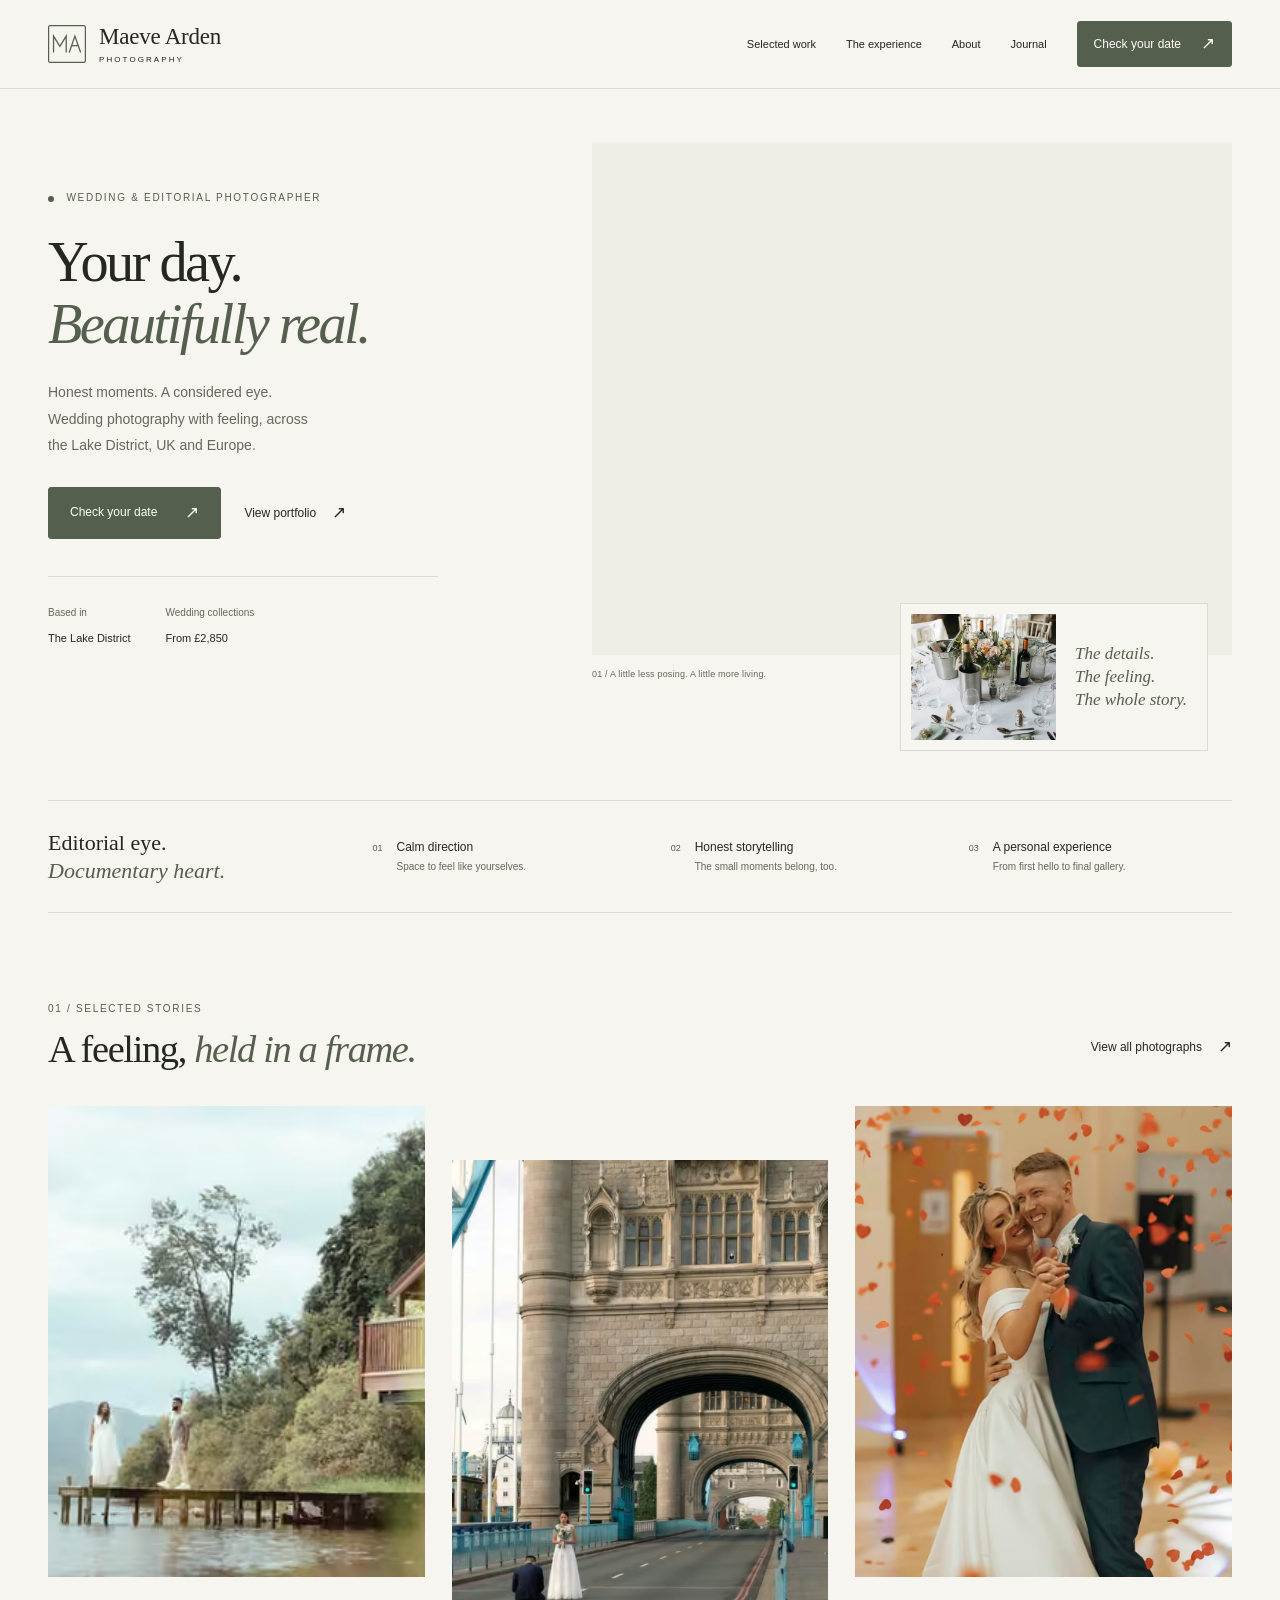
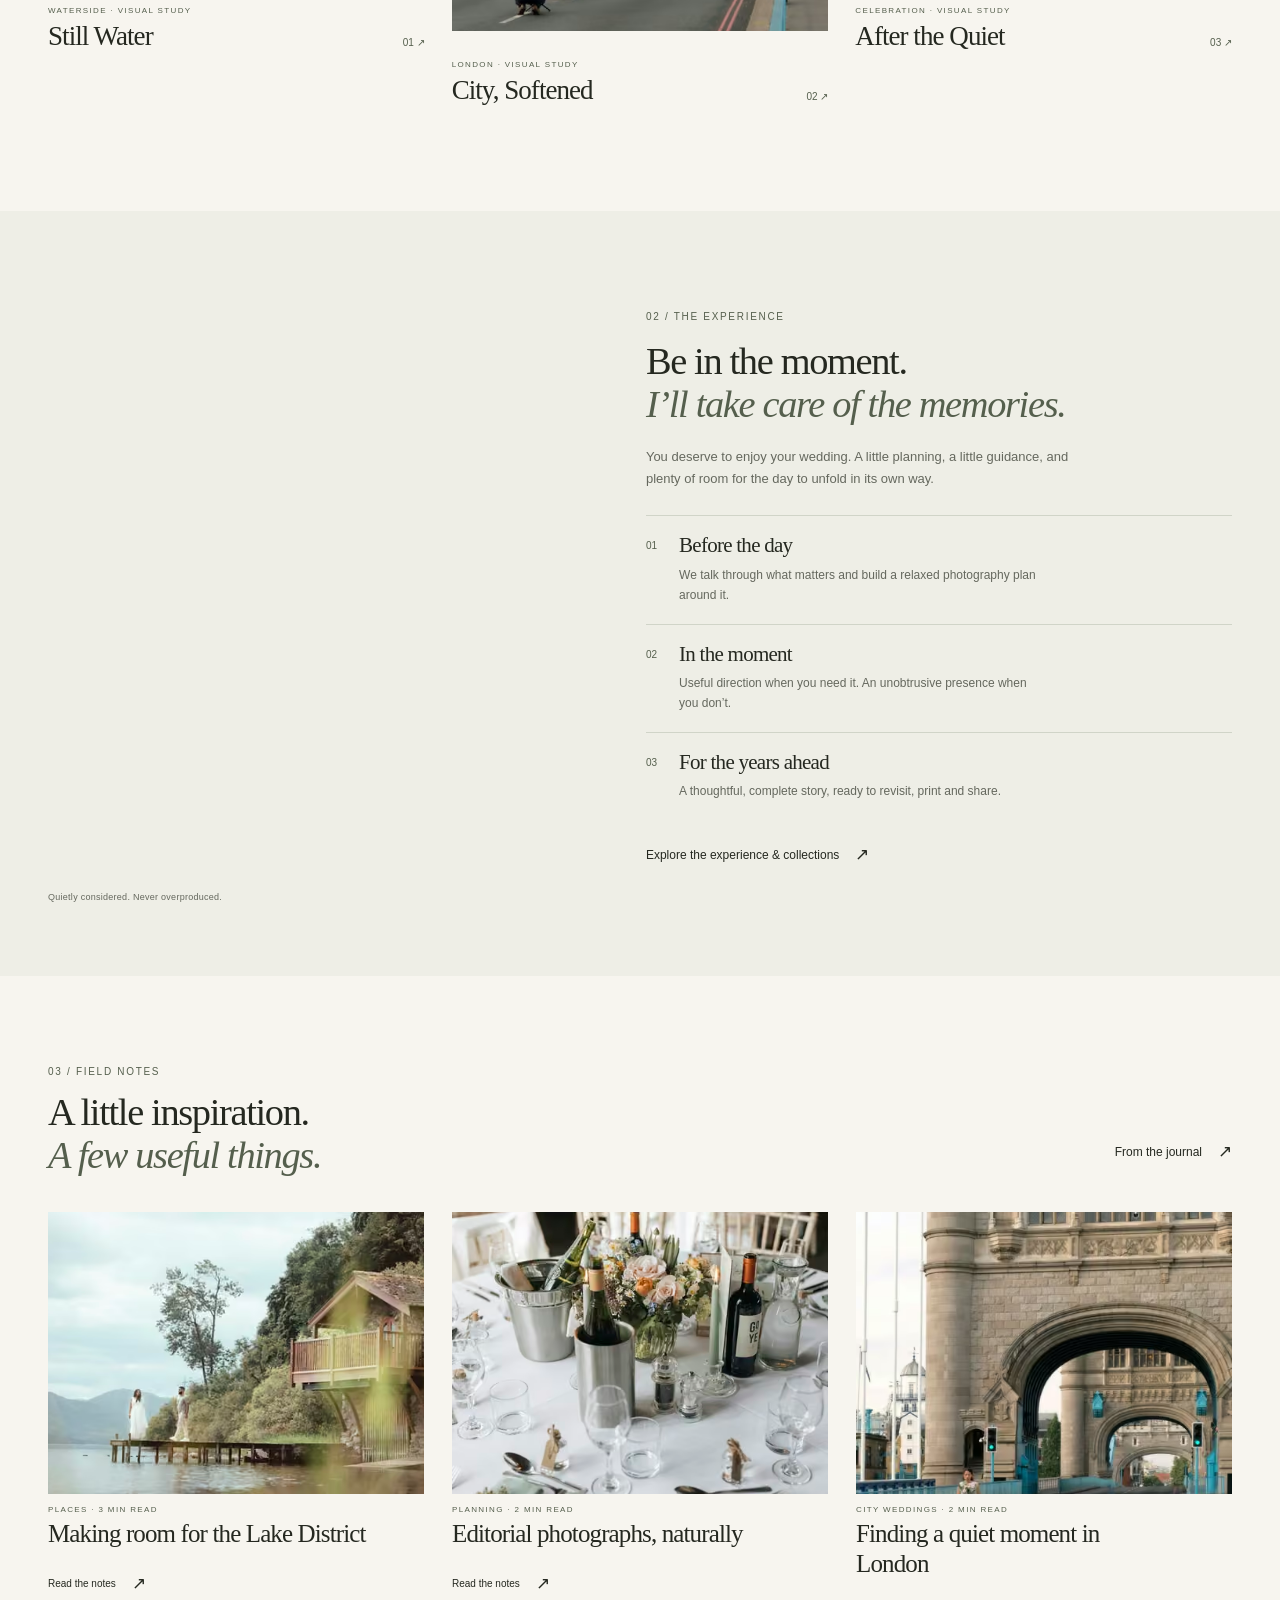
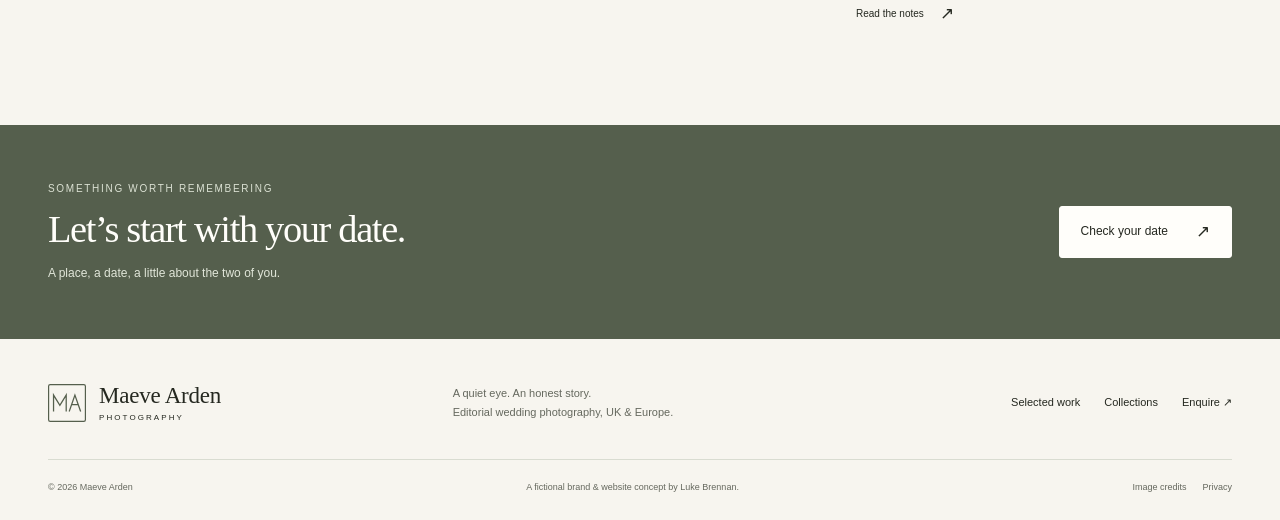
==== commit 1f15e91f: "Correct the MA monogram and refresh cached brand assets" ====
--- a/index.html
+++ b/index.html
@@ -1,8 +1,8 @@
 <!doctype html>
-<html lang="en-GB"><head><meta charset="utf-8"><meta name="viewport" content="width=device-width,initial-scale=1"><title>Editorial Wedding Photographer, UK &amp; Europe | Maeve Arden Photography</title><meta name="description" content="Natural wedding photography with an editorial finish. Explore the Maeve Arden portfolio concept, collections and relaxed approach across the Lake District, UK and Europe."><meta name="robots" content="index,follow,max-image-preview:large"><meta name="theme-color" content="#f7f5ef"><link rel="canonical" href="https://lukebrennan.github.io/Maeve-Arden-Photography/"><meta property="og:type" content="website"><meta property="og:title" content="Editorial Wedding Photographer, UK &amp; Europe | Maeve Arden Photography"><meta property="og:description" content="Natural wedding photography with an editorial finish. Explore the Maeve Arden portfolio concept, collections and relaxed approach across the Lake District, UK and Europe."><meta property="og:url" content="https://lukebrennan.github.io/Maeve-Arden-Photography/"><meta property="og:image" content="https://lukebrennan.github.io/Maeve-Arden-Photography/assets/images/social.jpg"><meta property="og:image:width" content="1200"><meta property="og:image:height" content="630"><meta property="og:image:alt" content="Bride and groom laughing together — Maeve Arden Photography concept"><meta property="og:locale" content="en_GB"><meta name="twitter:card" content="summary_large_image"><link rel="icon" type="image/svg+xml" href="assets/icons/favicon.svg"><link rel="manifest" href="site.webmanifest"><link rel="preload" as="image" type="image/avif" href="assets/images/hero-landscape-800.avif" imagesrcset="assets/images/hero-landscape-480.avif 480w, assets/images/hero-landscape-800.avif 800w, assets/images/hero-landscape-1200.avif 1200w, assets/images/hero-landscape-1600.avif 1600w" imagesizes="(max-width: 760px) calc(100vw - 40px), 55vw" fetchpriority="high"><link rel="stylesheet" href="assets/css/style.css"><script type="application/ld+json">{"@context": "https://schema.org", "@graph": [{"@type": "WebSite", "@id": "https://lukebrennan.github.io/Maeve-Arden-Photography/#website", "url": "https://lukebrennan.github.io/Maeve-Arden-Photography/", "name": "Maeve Arden Photography", "description": "An editorial wedding photography website concept by Luke Brennan."}, {"@type": "WebPage", "@id": "https://lukebrennan.github.io/Maeve-Arden-Photography/#page", "name": "Editorial Wedding Photographer, UK & Europe | Maeve Arden Photography", "description": "Natural wedding photography with an editorial finish. Explore the Maeve Arden portfolio concept, collections and relaxed approach across the Lake District, UK and Europe.", "url": "https://lukebrennan.github.io/Maeve-Arden-Photography/", "isPartOf": {"@id": "https://lukebrennan.github.io/Maeve-Arden-Photography/#website"}}]}</script><script src="assets/js/main.js" defer></script></head><body data-asset-prefix=""><a class="skip-link" href="#main">Skip to content</a>
-<header class="site-header"><noscript><style>.desktop-nav{display:flex;flex-wrap:wrap}.menu-toggle{display:none}.header-inner{flex-wrap:wrap;padding-block:16px}</style></noscript><div class="header-inner"><a class="brand" href="index.html" aria-label="Maeve Arden Photography home"><img src="assets/icons/logo-mark.svg" width="38" height="38" alt=""><span><span class="brand-name">Maeve Arden</span><span class="brand-sub">Photography</span></span></a><nav class="desktop-nav" aria-label="Main navigation"><a href="portfolio.html">Selected work</a><a href="weddings.html">The experience</a><a href="about.html">About</a><a href="journal.html">Journal</a><a class="button button-small" href="contact.html">Check your date <span aria-hidden="true">↗</span></a></nav><button class="menu-toggle" type="button" aria-label="Open navigation" aria-haspopup="dialog" aria-controls="navigation-dialog" aria-expanded="false" data-menu-open><span>Menu</span><svg width="20" height="16" viewBox="0 0 20 16" aria-hidden="true"><path d="M1 4h18M1 12h18" stroke="currentColor" stroke-width="1.5"/></svg></button></div></header>
+<html lang="en-GB"><head><meta charset="utf-8"><meta name="viewport" content="width=device-width,initial-scale=1"><title>Editorial Wedding Photographer, UK &amp; Europe | Maeve Arden Photography</title><meta name="description" content="Natural wedding photography with an editorial finish. Explore the Maeve Arden portfolio concept, collections and relaxed approach across the Lake District, UK and Europe."><meta name="robots" content="index,follow,max-image-preview:large"><meta name="theme-color" content="#f7f5ef"><link rel="canonical" href="https://lukebrennan.github.io/Maeve-Arden-Photography/"><meta property="og:type" content="website"><meta property="og:title" content="Editorial Wedding Photographer, UK &amp; Europe | Maeve Arden Photography"><meta property="og:description" content="Natural wedding photography with an editorial finish. Explore the Maeve Arden portfolio concept, collections and relaxed approach across the Lake District, UK and Europe."><meta property="og:url" content="https://lukebrennan.github.io/Maeve-Arden-Photography/"><meta property="og:image" content="https://lukebrennan.github.io/Maeve-Arden-Photography/assets/images/social.jpg"><meta property="og:image:width" content="1200"><meta property="og:image:height" content="630"><meta property="og:image:alt" content="Bride and groom laughing together — Maeve Arden Photography concept"><meta property="og:locale" content="en_GB"><meta name="twitter:card" content="summary_large_image"><link rel="icon" type="image/svg+xml" href="assets/icons/favicon.svg?v=54630f4a"><link rel="manifest" href="site.webmanifest"><link rel="preload" as="image" type="image/avif" href="assets/images/hero-landscape-800.avif" imagesrcset="assets/images/hero-landscape-480.avif 480w, assets/images/hero-landscape-800.avif 800w, assets/images/hero-landscape-1200.avif 1200w, assets/images/hero-landscape-1600.avif 1600w" imagesizes="(max-width: 760px) calc(100vw - 40px), 55vw" fetchpriority="high"><link rel="stylesheet" href="assets/css/style.css"><script type="application/ld+json">{"@context": "https://schema.org", "@graph": [{"@type": "WebSite", "@id": "https://lukebrennan.github.io/Maeve-Arden-Photography/#website", "url": "https://lukebrennan.github.io/Maeve-Arden-Photography/", "name": "Maeve Arden Photography", "description": "An editorial wedding photography website concept by Luke Brennan."}, {"@type": "WebPage", "@id": "https://lukebrennan.github.io/Maeve-Arden-Photography/#page", "name": "Editorial Wedding Photographer, UK & Europe | Maeve Arden Photography", "description": "Natural wedding photography with an editorial finish. Explore the Maeve Arden portfolio concept, collections and relaxed approach across the Lake District, UK and Europe.", "url": "https://lukebrennan.github.io/Maeve-Arden-Photography/", "isPartOf": {"@id": "https://lukebrennan.github.io/Maeve-Arden-Photography/#website"}}]}</script><script src="assets/js/main.js" defer></script></head><body data-asset-prefix=""><a class="skip-link" href="#main">Skip to content</a>
+<header class="site-header"><noscript><style>.desktop-nav{display:flex;flex-wrap:wrap}.menu-toggle{display:none}.header-inner{flex-wrap:wrap;padding-block:16px}</style></noscript><div class="header-inner"><a class="brand" href="index.html" aria-label="Maeve Arden Photography home"><img src="assets/icons/logo-mark.svg?v=e1393edc" width="38" height="38" alt=""><span><span class="brand-name">Maeve Arden</span><span class="brand-sub">Photography</span></span></a><nav class="desktop-nav" aria-label="Main navigation"><a href="portfolio.html">Selected work</a><a href="weddings.html">The experience</a><a href="about.html">About</a><a href="journal.html">Journal</a><a class="button button-small" href="contact.html">Check your date <span aria-hidden="true">↗</span></a></nav><button class="menu-toggle" type="button" aria-label="Open navigation" aria-haspopup="dialog" aria-controls="navigation-dialog" aria-expanded="false" data-menu-open><span>Menu</span><svg width="20" height="16" viewBox="0 0 20 16" aria-hidden="true"><path d="M1 4h18M1 12h18" stroke="currentColor" stroke-width="1.5"/></svg></button></div></header>
 <dialog id="navigation-dialog" class="navigation-dialog" aria-labelledby="navigation-title"><div class="menu-head"><h2 id="navigation-title">Explore Maeve Arden</h2><button class="icon-button" type="button" data-menu-close aria-label="Close navigation">×</button></div><nav aria-label="Mobile navigation"><a href="portfolio.html">Selected work</a><a href="weddings.html">The experience</a><a href="about.html">About</a><a href="journal.html">Journal</a><a href="contact.html">Check your date <span aria-hidden="true">↗</span></a></nav><p class="eyebrow">Lake District · UK · Europe</p></dialog><main id="main" tabindex="-1"><section class="home-hero container"><div class="hero-copy"><p class="eyebrow"><span class="status-dot" aria-hidden="true"></span> Wedding & editorial photographer</p><h1>Your day.<br><em>Beautifully real.</em></h1><p class="hero-summary">Honest moments. A considered eye.<br>Wedding photography with feeling, across<br class="desktop-break"> the Lake District, UK and Europe.</p><div class="hero-actions"><a class="button" href="contact.html">Check your date <span aria-hidden="true">↗</span></a><a class="text-link" href="portfolio.html">View portfolio <span aria-hidden="true">↗</span></a></div><div class="hero-facts"><div><span>Based in</span><strong>The Lake District</strong></div><div><span>Wedding collections</span><strong>From £2,850</strong></div></div></div><div class="hero-visual"><div class="hero-image"><picture class=""><source type="image/avif" srcset="assets/images/hero-landscape-480.avif 480w, assets/images/hero-landscape-800.avif 800w, assets/images/hero-landscape-1200.avif 1200w, assets/images/hero-landscape-1600.avif 1600w" sizes="(max-width: 760px) calc(100vw - 40px), 55vw"><img src="assets/images/hero-landscape-800.webp" srcset="assets/images/hero-landscape-480.webp 480w, assets/images/hero-landscape-800.webp 800w, assets/images/hero-landscape-1200.webp 1200w, assets/images/hero-landscape-1600.webp 1600w" sizes="(max-width: 760px) calc(100vw - 40px), 55vw" width="2000" height="1600" alt="Bride and groom sharing a laugh on their wedding day" fetchpriority="high" loading="eager" decoding="async"></picture></div><div class="hero-image-note"><span>01 / A little less posing. A little more living.</span></div><div class="hero-inset"><picture class=""><source type="image/avif" srcset="assets/images/table-480.avif 480w, assets/images/table-800.avif 800w, assets/images/table-1200.avif 1200w, assets/images/table-1600.avif 1600w" sizes="(max-width: 760px) 130px, 180px"><img src="assets/images/table-800.webp" srcset="assets/images/table-480.webp 480w, assets/images/table-800.webp 800w, assets/images/table-1200.webp 1200w, assets/images/table-1600.webp 1600w" sizes="(max-width: 760px) 130px, 180px" width="2400" height="3200" alt="Wedding reception table with flowers and candlelight" loading="lazy" decoding="async"></picture><span>The details.<br>The feeling.<br>The whole story.</span></div></div></section>
 <section class="approach-strip container" aria-label="The approach"><p>Editorial eye.<br><em>Documentary heart.</em></p><div><span>01</span><p>Calm direction<br><small>Space to feel like yourselves.</small></p></div><div><span>02</span><p>Honest storytelling<br><small>The small moments belong, too.</small></p></div><div><span>03</span><p>A personal experience<br><small>From first hello to final gallery.</small></p></div></section>
 <section class="section container" aria-labelledby="selected-title"><div class="section-heading"><div><p class="eyebrow">01 / Selected stories</p><h2 id="selected-title">A feeling, <em>held in a frame.</em></h2></div><a class="text-link" href="portfolio.html">View all photographs <span aria-hidden="true">↗</span></a></div><div class="work-grid"><a class="work-card " href="stories/still-water.html"><div class="work-image"><picture class=""><source type="image/avif" srcset="assets/images/still-water-480.avif 480w, assets/images/still-water-800.avif 800w, assets/images/still-water-1200.avif 1200w, assets/images/still-water-1600.avif 1600w" sizes="(max-width: 760px) calc(100vw - 40px), 32vw"><img src="assets/images/still-water-800.webp" srcset="assets/images/still-water-480.webp 480w, assets/images/still-water-800.webp 800w, assets/images/still-water-1200.webp 1200w, assets/images/still-water-1600.webp 1600w" sizes="(max-width: 760px) calc(100vw - 40px), 32vw" width="2400" height="1601" alt="Newlyweds standing together at the end of a wooden jetty" loading="lazy" decoding="async"></picture><span class="image-action">Explore story <span aria-hidden="true">↗</span></span></div><div class="work-caption"><div><span class="eyebrow">Waterside · Visual study</span><h3>Still Water</h3></div><span class="work-number">01 <span aria-hidden="true">↗</span></span></div></a><a class="work-card offset" href="stories/city-softened.html"><div class="work-image"><picture class=""><source type="image/avif" srcset="assets/images/city-softened-480.avif 480w, assets/images/city-softened-800.avif 800w, assets/images/city-softened-1200.avif 1200w, assets/images/city-softened-1600.avif 1600w" sizes="(max-width: 760px) calc(100vw - 40px), 32vw"><img src="assets/images/city-softened-800.webp" srcset="assets/images/city-softened-480.webp 480w, assets/images/city-softened-800.webp 800w, assets/images/city-softened-1200.webp 1200w, assets/images/city-softened-1600.webp 1600w" sizes="(max-width: 760px) calc(100vw - 40px), 32vw" width="2400" height="3600" alt="Bridal portrait beneath the arches of Tower Bridge in London" loading="lazy" decoding="async"></picture><span class="image-action">Explore story <span aria-hidden="true">↗</span></span></div><div class="work-caption"><div><span class="eyebrow">London · Visual study</span><h3>City, Softened</h3></div><span class="work-number">02 <span aria-hidden="true">↗</span></span></div></a><a class="work-card " href="stories/after-the-quiet.html"><div class="work-image"><picture class=""><source type="image/avif" srcset="assets/images/celebration-480.avif 480w, assets/images/celebration-800.avif 800w, assets/images/celebration-1200.avif 1200w, assets/images/celebration-1600.avif 1600w" sizes="(max-width: 760px) calc(100vw - 40px), 32vw"><img src="assets/images/celebration-800.webp" srcset="assets/images/celebration-480.webp 480w, assets/images/celebration-800.webp 800w, assets/images/celebration-1200.webp 1200w, assets/images/celebration-1600.webp 1600w" sizes="(max-width: 760px) calc(100vw - 40px), 32vw" width="2400" height="3000" alt="Bride and groom surrounded by a shower of confetti" loading="lazy" decoding="async"></picture><span class="image-action">Explore story <span aria-hidden="true">↗</span></span></div><div class="work-caption"><div><span class="eyebrow">Celebration · Visual study</span><h3>After the Quiet</h3></div><span class="work-number">03 <span aria-hidden="true">↗</span></span></div></a></div></section>
 <section class="experience-section" aria-labelledby="experience-title"><div class="container experience-grid"><div class="experience-image"><picture class=""><source type="image/avif" srcset="assets/images/bridal-480.avif 480w, assets/images/bridal-800.avif 800w, assets/images/bridal-1200.avif 1200w, assets/images/bridal-1600.avif 1600w" sizes="(max-width: 760px) calc(100vw - 40px), 42vw"><img src="assets/images/bridal-800.webp" srcset="assets/images/bridal-480.webp 480w, assets/images/bridal-800.webp 800w, assets/images/bridal-1200.webp 1200w, assets/images/bridal-1600.webp 1600w" sizes="(max-width: 760px) calc(100vw - 40px), 42vw" width="2400" height="3600" alt="Bridal portrait in soft black and white light" loading="lazy" decoding="async"></picture><span class="image-caption">Quietly considered. Never overproduced.</span></div><div class="experience-copy"><p class="eyebrow">02 / The experience</p><h2 id="experience-title">Be in the moment.<br><em>I’ll take care of the memories.</em></h2><p>You deserve to enjoy your wedding. A little planning, a little guidance, and plenty of room for the day to unfold in its own way.</p><div class="experience-point"><span>01</span><div><h3>Before the day</h3><p>We talk through what matters and build a relaxed photography plan around it.</p></div></div><div class="experience-point"><span>02</span><div><h3>In the moment</h3><p>Useful direction when you need it. An unobtrusive presence when you don’t.</p></div></div><div class="experience-point"><span>03</span><div><h3>For the years ahead</h3><p>A thoughtful, complete story, ready to revisit, print and share.</p></div></div><a class="text-link" href="weddings.html">Explore the experience & collections <span aria-hidden="true">↗</span></a></div></div></section>
-<section class="section container" aria-labelledby="journal-title"><div class="section-heading"><div><p class="eyebrow">03 / Field notes</p><h2 id="journal-title">A little inspiration.<br><em>A few useful things.</em></h2></div><a class="text-link" href="journal.html">From the journal <span aria-hidden="true">↗</span></a></div><div class="journal-grid"><a class="journal-card" href="journal/lake-district-wedding-photography.html"><div class="journal-image"><picture class=""><source type="image/avif" srcset="assets/images/still-water-480.avif 480w, assets/images/still-water-800.avif 800w, assets/images/still-water-1200.avif 1200w, assets/images/still-water-1600.avif 1600w" sizes="(max-width: 760px) calc(100vw - 40px), 32vw"><img src="assets/images/still-water-800.webp" srcset="assets/images/still-water-480.webp 480w, assets/images/still-water-800.webp 800w, assets/images/still-water-1200.webp 1200w, assets/images/still-water-1600.webp 1600w" sizes="(max-width: 760px) calc(100vw - 40px), 32vw" width="2400" height="1601" alt="Newlyweds standing together at the end of a wooden jetty" loading="lazy" decoding="async"></picture></div><div class="journal-meta"><span class="eyebrow">Places · 3 min read</span><h3>Making room for the Lake District</h3><span class="text-link">Read the notes <span aria-hidden="true">↗</span></span></div></a><a class="journal-card" href="journal/editorial-wedding-photographs.html"><div class="journal-image"><picture class=""><source type="image/avif" srcset="assets/images/table-480.avif 480w, assets/images/table-800.avif 800w, assets/images/table-1200.avif 1200w, assets/images/table-1600.avif 1600w" sizes="(max-width: 760px) calc(100vw - 40px), 32vw"><img src="assets/images/table-800.webp" srcset="assets/images/table-480.webp 480w, assets/images/table-800.webp 800w, assets/images/table-1200.webp 1200w, assets/images/table-1600.webp 1600w" sizes="(max-width: 760px) calc(100vw - 40px), 32vw" width="2400" height="3200" alt="Wedding reception table with flowers and candlelight" loading="lazy" decoding="async"></picture></div><div class="journal-meta"><span class="eyebrow">Planning · 2 min read</span><h3>Editorial photographs, naturally</h3><span class="text-link">Read the notes <span aria-hidden="true">↗</span></span></div></a><a class="journal-card" href="journal/london-wedding-portraits.html"><div class="journal-image"><picture class=""><source type="image/avif" srcset="assets/images/city-softened-480.avif 480w, assets/images/city-softened-800.avif 800w, assets/images/city-softened-1200.avif 1200w, assets/images/city-softened-1600.avif 1600w" sizes="(max-width: 760px) calc(100vw - 40px), 32vw"><img src="assets/images/city-softened-800.webp" srcset="assets/images/city-softened-480.webp 480w, assets/images/city-softened-800.webp 800w, assets/images/city-softened-1200.webp 1200w, assets/images/city-softened-1600.webp 1600w" sizes="(max-width: 760px) calc(100vw - 40px), 32vw" width="2400" height="3600" alt="Bridal portrait beneath the arches of Tower Bridge in London" loading="lazy" decoding="async"></picture></div><div class="journal-meta"><span class="eyebrow">City weddings · 2 min read</span><h3>Finding a quiet moment in London</h3><span class="text-link">Read the notes <span aria-hidden="true">↗</span></span></div></a></div></section><section class="closing-cta"><div class="container"><div><p class="eyebrow">Something worth remembering</p><h2>Let’s start with your date.</h2><p>A place, a date, a little about the two of you.</p></div><a class="button button-light" href="contact.html">Check your date <span aria-hidden="true">↗</span></a></div></section></main><footer class="site-footer"><div class="container"><div class="footer-top"><a class="brand" href="index.html" aria-label="Maeve Arden Photography home"><img src="assets/icons/logo-mark.svg" width="38" height="38" alt=""><span><span class="brand-name">Maeve Arden</span><span class="brand-sub">Photography</span></span></a><p>A quiet eye. An honest story.<br>Editorial wedding photography, UK & Europe.</p><nav aria-label="Footer navigation"><a href="portfolio.html">Selected work</a><a href="weddings.html">Collections</a><a href="contact.html">Enquire <span aria-hidden="true">↗</span></a></nav></div><div class="footer-bottom"><p>© <span data-year>2026</span> Maeve Arden</p><p>A fictional brand & website concept by <a href="https://github.com/lukebrennan">Luke Brennan</a>.</p><div><a href="credits.html">Image credits</a><a href="privacy.html">Privacy</a></div></div></div></footer><a class="mobile-enquire" href="contact.html">Check your date <span aria-hidden="true">↗</span></a></body></html>+<section class="section container" aria-labelledby="journal-title"><div class="section-heading"><div><p class="eyebrow">03 / Field notes</p><h2 id="journal-title">A little inspiration.<br><em>A few useful things.</em></h2></div><a class="text-link" href="journal.html">From the journal <span aria-hidden="true">↗</span></a></div><div class="journal-grid"><a class="journal-card" href="journal/lake-district-wedding-photography.html"><div class="journal-image"><picture class=""><source type="image/avif" srcset="assets/images/still-water-480.avif 480w, assets/images/still-water-800.avif 800w, assets/images/still-water-1200.avif 1200w, assets/images/still-water-1600.avif 1600w" sizes="(max-width: 760px) calc(100vw - 40px), 32vw"><img src="assets/images/still-water-800.webp" srcset="assets/images/still-water-480.webp 480w, assets/images/still-water-800.webp 800w, assets/images/still-water-1200.webp 1200w, assets/images/still-water-1600.webp 1600w" sizes="(max-width: 760px) calc(100vw - 40px), 32vw" width="2400" height="1601" alt="Newlyweds standing together at the end of a wooden jetty" loading="lazy" decoding="async"></picture></div><div class="journal-meta"><span class="eyebrow">Places · 3 min read</span><h3>Making room for the Lake District</h3><span class="text-link">Read the notes <span aria-hidden="true">↗</span></span></div></a><a class="journal-card" href="journal/editorial-wedding-photographs.html"><div class="journal-image"><picture class=""><source type="image/avif" srcset="assets/images/table-480.avif 480w, assets/images/table-800.avif 800w, assets/images/table-1200.avif 1200w, assets/images/table-1600.avif 1600w" sizes="(max-width: 760px) calc(100vw - 40px), 32vw"><img src="assets/images/table-800.webp" srcset="assets/images/table-480.webp 480w, assets/images/table-800.webp 800w, assets/images/table-1200.webp 1200w, assets/images/table-1600.webp 1600w" sizes="(max-width: 760px) calc(100vw - 40px), 32vw" width="2400" height="3200" alt="Wedding reception table with flowers and candlelight" loading="lazy" decoding="async"></picture></div><div class="journal-meta"><span class="eyebrow">Planning · 2 min read</span><h3>Editorial photographs, naturally</h3><span class="text-link">Read the notes <span aria-hidden="true">↗</span></span></div></a><a class="journal-card" href="journal/london-wedding-portraits.html"><div class="journal-image"><picture class=""><source type="image/avif" srcset="assets/images/city-softened-480.avif 480w, assets/images/city-softened-800.avif 800w, assets/images/city-softened-1200.avif 1200w, assets/images/city-softened-1600.avif 1600w" sizes="(max-width: 760px) calc(100vw - 40px), 32vw"><img src="assets/images/city-softened-800.webp" srcset="assets/images/city-softened-480.webp 480w, assets/images/city-softened-800.webp 800w, assets/images/city-softened-1200.webp 1200w, assets/images/city-softened-1600.webp 1600w" sizes="(max-width: 760px) calc(100vw - 40px), 32vw" width="2400" height="3600" alt="Bridal portrait beneath the arches of Tower Bridge in London" loading="lazy" decoding="async"></picture></div><div class="journal-meta"><span class="eyebrow">City weddings · 2 min read</span><h3>Finding a quiet moment in London</h3><span class="text-link">Read the notes <span aria-hidden="true">↗</span></span></div></a></div></section><section class="closing-cta"><div class="container"><div><p class="eyebrow">Something worth remembering</p><h2>Let’s start with your date.</h2><p>A place, a date, a little about the two of you.</p></div><a class="button button-light" href="contact.html">Check your date <span aria-hidden="true">↗</span></a></div></section></main><footer class="site-footer"><div class="container"><div class="footer-top"><a class="brand" href="index.html" aria-label="Maeve Arden Photography home"><img src="assets/icons/logo-mark.svg?v=e1393edc" width="38" height="38" alt=""><span><span class="brand-name">Maeve Arden</span><span class="brand-sub">Photography</span></span></a><p>A quiet eye. An honest story.<br>Editorial wedding photography, UK & Europe.</p><nav aria-label="Footer navigation"><a href="portfolio.html">Selected work</a><a href="weddings.html">Collections</a><a href="contact.html">Enquire <span aria-hidden="true">↗</span></a></nav></div><div class="footer-bottom"><p>© <span data-year>2026</span> Maeve Arden</p><p>A fictional brand & website concept by <a href="https://github.com/lukebrennan">Luke Brennan</a>.</p><div><a href="credits.html">Image credits</a><a href="privacy.html">Privacy</a></div></div></div></footer><a class="mobile-enquire" href="contact.html">Check your date <span aria-hidden="true">↗</span></a></body></html>
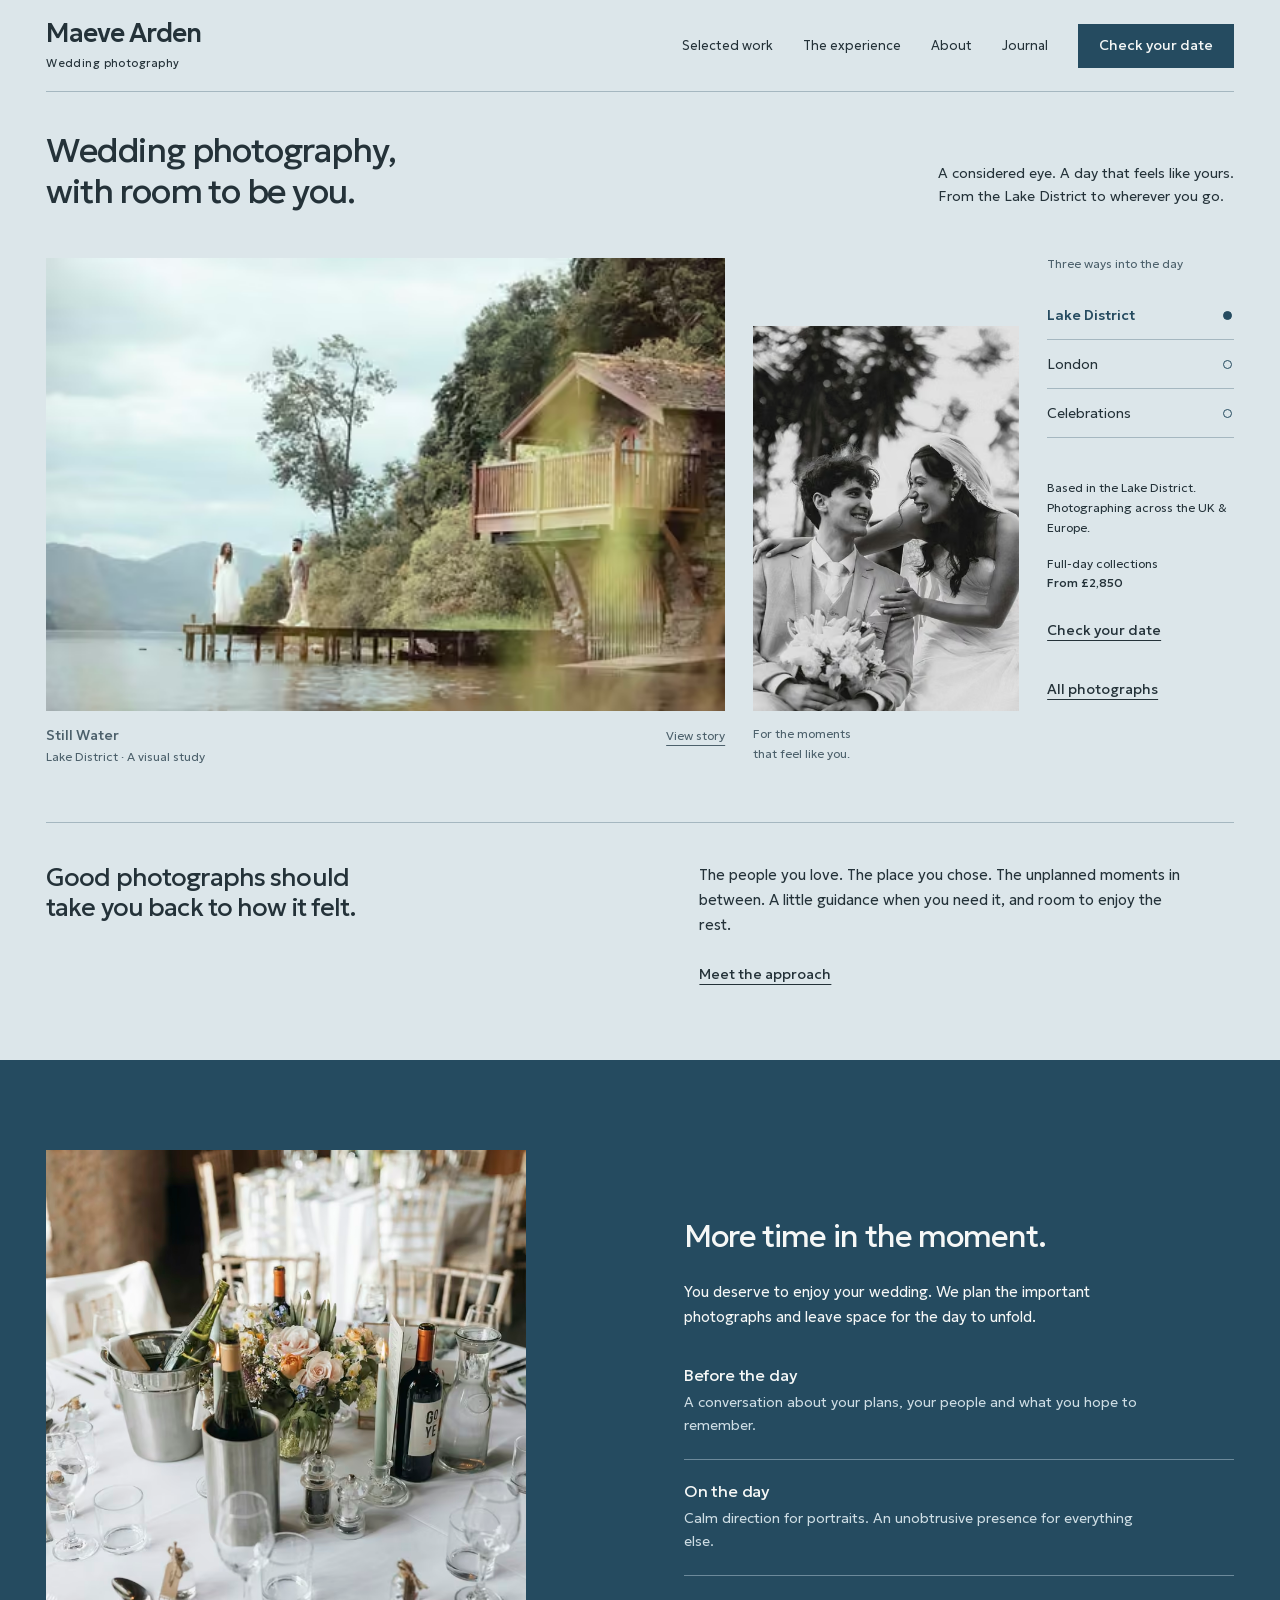
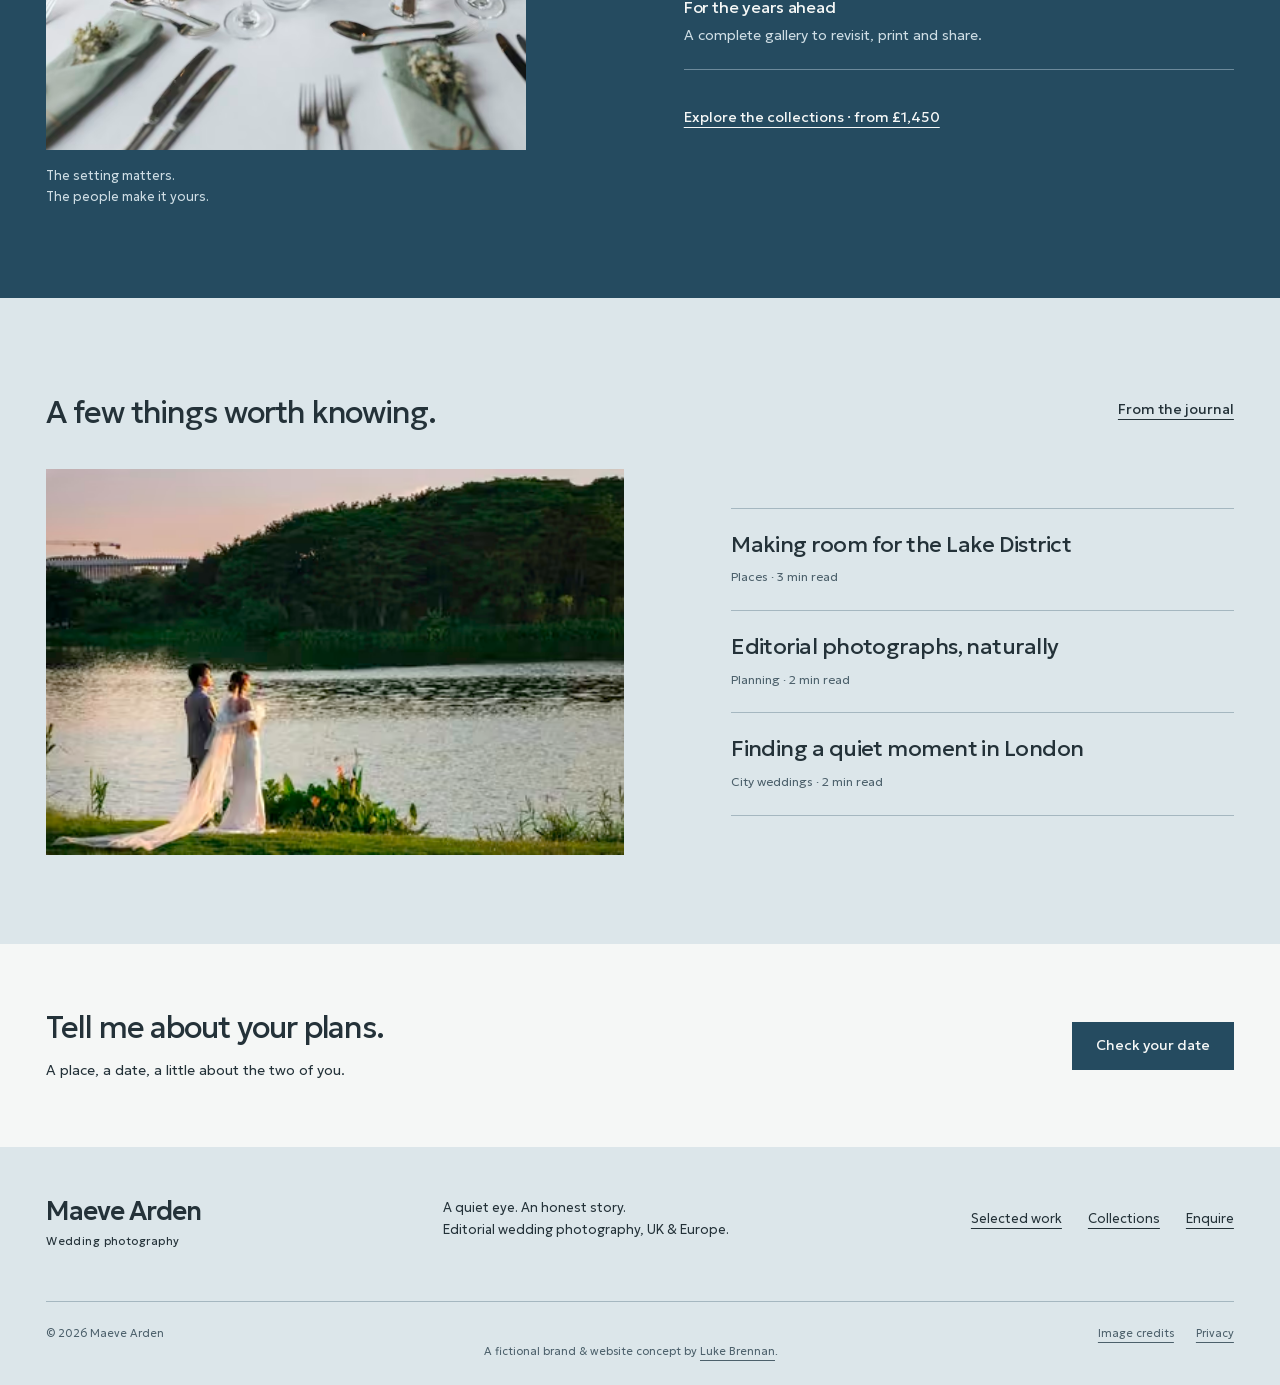
==== commit 73cd4fcf: "Redesign the photography portfolio as a blue photographic folio" ====
--- a/index.html
+++ b/index.html
@@ -1,8 +1,7 @@
 <!doctype html>
-<html lang="en-GB"><head><meta charset="utf-8"><meta name="viewport" content="width=device-width,initial-scale=1"><title>Editorial Wedding Photographer, UK &amp; Europe | Maeve Arden Photography</title><meta name="description" content="Natural wedding photography with an editorial finish. Explore the Maeve Arden portfolio concept, collections and relaxed approach across the Lake District, UK and Europe."><meta name="robots" content="index,follow,max-image-preview:large"><meta name="theme-color" content="#f7f5ef"><link rel="canonical" href="https://lukebrennan.github.io/Maeve-Arden-Photography/"><meta property="og:type" content="website"><meta property="og:title" content="Editorial Wedding Photographer, UK &amp; Europe | Maeve Arden Photography"><meta property="og:description" content="Natural wedding photography with an editorial finish. Explore the Maeve Arden portfolio concept, collections and relaxed approach across the Lake District, UK and Europe."><meta property="og:url" content="https://lukebrennan.github.io/Maeve-Arden-Photography/"><meta property="og:image" content="https://lukebrennan.github.io/Maeve-Arden-Photography/assets/images/social.jpg"><meta property="og:image:width" content="1200"><meta property="og:image:height" content="630"><meta property="og:image:alt" content="Bride and groom laughing together — Maeve Arden Photography concept"><meta property="og:locale" content="en_GB"><meta name="twitter:card" content="summary_large_image"><link rel="icon" type="image/svg+xml" href="assets/icons/favicon.svg?v=54630f4a"><link rel="manifest" href="site.webmanifest"><link rel="preload" as="image" type="image/avif" href="assets/images/hero-landscape-800.avif" imagesrcset="assets/images/hero-landscape-480.avif 480w, assets/images/hero-landscape-800.avif 800w, assets/images/hero-landscape-1200.avif 1200w, assets/images/hero-landscape-1600.avif 1600w" imagesizes="(max-width: 760px) calc(100vw - 40px), 55vw" fetchpriority="high"><link rel="stylesheet" href="assets/css/style.css"><script type="application/ld+json">{"@context": "https://schema.org", "@graph": [{"@type": "WebSite", "@id": "https://lukebrennan.github.io/Maeve-Arden-Photography/#website", "url": "https://lukebrennan.github.io/Maeve-Arden-Photography/", "name": "Maeve Arden Photography", "description": "An editorial wedding photography website concept by Luke Brennan."}, {"@type": "WebPage", "@id": "https://lukebrennan.github.io/Maeve-Arden-Photography/#page", "name": "Editorial Wedding Photographer, UK & Europe | Maeve Arden Photography", "description": "Natural wedding photography with an editorial finish. Explore the Maeve Arden portfolio concept, collections and relaxed approach across the Lake District, UK and Europe.", "url": "https://lukebrennan.github.io/Maeve-Arden-Photography/", "isPartOf": {"@id": "https://lukebrennan.github.io/Maeve-Arden-Photography/#website"}}]}</script><script src="assets/js/main.js" defer></script></head><body data-asset-prefix=""><a class="skip-link" href="#main">Skip to content</a>
-<header class="site-header"><noscript><style>.desktop-nav{display:flex;flex-wrap:wrap}.menu-toggle{display:none}.header-inner{flex-wrap:wrap;padding-block:16px}</style></noscript><div class="header-inner"><a class="brand" href="index.html" aria-label="Maeve Arden Photography home"><img src="assets/icons/logo-mark.svg?v=e1393edc" width="38" height="38" alt=""><span><span class="brand-name">Maeve Arden</span><span class="brand-sub">Photography</span></span></a><nav class="desktop-nav" aria-label="Main navigation"><a href="portfolio.html">Selected work</a><a href="weddings.html">The experience</a><a href="about.html">About</a><a href="journal.html">Journal</a><a class="button button-small" href="contact.html">Check your date <span aria-hidden="true">↗</span></a></nav><button class="menu-toggle" type="button" aria-label="Open navigation" aria-haspopup="dialog" aria-controls="navigation-dialog" aria-expanded="false" data-menu-open><span>Menu</span><svg width="20" height="16" viewBox="0 0 20 16" aria-hidden="true"><path d="M1 4h18M1 12h18" stroke="currentColor" stroke-width="1.5"/></svg></button></div></header>
-<dialog id="navigation-dialog" class="navigation-dialog" aria-labelledby="navigation-title"><div class="menu-head"><h2 id="navigation-title">Explore Maeve Arden</h2><button class="icon-button" type="button" data-menu-close aria-label="Close navigation">×</button></div><nav aria-label="Mobile navigation"><a href="portfolio.html">Selected work</a><a href="weddings.html">The experience</a><a href="about.html">About</a><a href="journal.html">Journal</a><a href="contact.html">Check your date <span aria-hidden="true">↗</span></a></nav><p class="eyebrow">Lake District · UK · Europe</p></dialog><main id="main" tabindex="-1"><section class="home-hero container"><div class="hero-copy"><p class="eyebrow"><span class="status-dot" aria-hidden="true"></span> Wedding & editorial photographer</p><h1>Your day.<br><em>Beautifully real.</em></h1><p class="hero-summary">Honest moments. A considered eye.<br>Wedding photography with feeling, across<br class="desktop-break"> the Lake District, UK and Europe.</p><div class="hero-actions"><a class="button" href="contact.html">Check your date <span aria-hidden="true">↗</span></a><a class="text-link" href="portfolio.html">View portfolio <span aria-hidden="true">↗</span></a></div><div class="hero-facts"><div><span>Based in</span><strong>The Lake District</strong></div><div><span>Wedding collections</span><strong>From £2,850</strong></div></div></div><div class="hero-visual"><div class="hero-image"><picture class=""><source type="image/avif" srcset="assets/images/hero-landscape-480.avif 480w, assets/images/hero-landscape-800.avif 800w, assets/images/hero-landscape-1200.avif 1200w, assets/images/hero-landscape-1600.avif 1600w" sizes="(max-width: 760px) calc(100vw - 40px), 55vw"><img src="assets/images/hero-landscape-800.webp" srcset="assets/images/hero-landscape-480.webp 480w, assets/images/hero-landscape-800.webp 800w, assets/images/hero-landscape-1200.webp 1200w, assets/images/hero-landscape-1600.webp 1600w" sizes="(max-width: 760px) calc(100vw - 40px), 55vw" width="2000" height="1600" alt="Bride and groom sharing a laugh on their wedding day" fetchpriority="high" loading="eager" decoding="async"></picture></div><div class="hero-image-note"><span>01 / A little less posing. A little more living.</span></div><div class="hero-inset"><picture class=""><source type="image/avif" srcset="assets/images/table-480.avif 480w, assets/images/table-800.avif 800w, assets/images/table-1200.avif 1200w, assets/images/table-1600.avif 1600w" sizes="(max-width: 760px) 130px, 180px"><img src="assets/images/table-800.webp" srcset="assets/images/table-480.webp 480w, assets/images/table-800.webp 800w, assets/images/table-1200.webp 1200w, assets/images/table-1600.webp 1600w" sizes="(max-width: 760px) 130px, 180px" width="2400" height="3200" alt="Wedding reception table with flowers and candlelight" loading="lazy" decoding="async"></picture><span>The details.<br>The feeling.<br>The whole story.</span></div></div></section>
-<section class="approach-strip container" aria-label="The approach"><p>Editorial eye.<br><em>Documentary heart.</em></p><div><span>01</span><p>Calm direction<br><small>Space to feel like yourselves.</small></p></div><div><span>02</span><p>Honest storytelling<br><small>The small moments belong, too.</small></p></div><div><span>03</span><p>A personal experience<br><small>From first hello to final gallery.</small></p></div></section>
-<section class="section container" aria-labelledby="selected-title"><div class="section-heading"><div><p class="eyebrow">01 / Selected stories</p><h2 id="selected-title">A feeling, <em>held in a frame.</em></h2></div><a class="text-link" href="portfolio.html">View all photographs <span aria-hidden="true">↗</span></a></div><div class="work-grid"><a class="work-card " href="stories/still-water.html"><div class="work-image"><picture class=""><source type="image/avif" srcset="assets/images/still-water-480.avif 480w, assets/images/still-water-800.avif 800w, assets/images/still-water-1200.avif 1200w, assets/images/still-water-1600.avif 1600w" sizes="(max-width: 760px) calc(100vw - 40px), 32vw"><img src="assets/images/still-water-800.webp" srcset="assets/images/still-water-480.webp 480w, assets/images/still-water-800.webp 800w, assets/images/still-water-1200.webp 1200w, assets/images/still-water-1600.webp 1600w" sizes="(max-width: 760px) calc(100vw - 40px), 32vw" width="2400" height="1601" alt="Newlyweds standing together at the end of a wooden jetty" loading="lazy" decoding="async"></picture><span class="image-action">Explore story <span aria-hidden="true">↗</span></span></div><div class="work-caption"><div><span class="eyebrow">Waterside · Visual study</span><h3>Still Water</h3></div><span class="work-number">01 <span aria-hidden="true">↗</span></span></div></a><a class="work-card offset" href="stories/city-softened.html"><div class="work-image"><picture class=""><source type="image/avif" srcset="assets/images/city-softened-480.avif 480w, assets/images/city-softened-800.avif 800w, assets/images/city-softened-1200.avif 1200w, assets/images/city-softened-1600.avif 1600w" sizes="(max-width: 760px) calc(100vw - 40px), 32vw"><img src="assets/images/city-softened-800.webp" srcset="assets/images/city-softened-480.webp 480w, assets/images/city-softened-800.webp 800w, assets/images/city-softened-1200.webp 1200w, assets/images/city-softened-1600.webp 1600w" sizes="(max-width: 760px) calc(100vw - 40px), 32vw" width="2400" height="3600" alt="Bridal portrait beneath the arches of Tower Bridge in London" loading="lazy" decoding="async"></picture><span class="image-action">Explore story <span aria-hidden="true">↗</span></span></div><div class="work-caption"><div><span class="eyebrow">London · Visual study</span><h3>City, Softened</h3></div><span class="work-number">02 <span aria-hidden="true">↗</span></span></div></a><a class="work-card " href="stories/after-the-quiet.html"><div class="work-image"><picture class=""><source type="image/avif" srcset="assets/images/celebration-480.avif 480w, assets/images/celebration-800.avif 800w, assets/images/celebration-1200.avif 1200w, assets/images/celebration-1600.avif 1600w" sizes="(max-width: 760px) calc(100vw - 40px), 32vw"><img src="assets/images/celebration-800.webp" srcset="assets/images/celebration-480.webp 480w, assets/images/celebration-800.webp 800w, assets/images/celebration-1200.webp 1200w, assets/images/celebration-1600.webp 1600w" sizes="(max-width: 760px) calc(100vw - 40px), 32vw" width="2400" height="3000" alt="Bride and groom surrounded by a shower of confetti" loading="lazy" decoding="async"></picture><span class="image-action">Explore story <span aria-hidden="true">↗</span></span></div><div class="work-caption"><div><span class="eyebrow">Celebration · Visual study</span><h3>After the Quiet</h3></div><span class="work-number">03 <span aria-hidden="true">↗</span></span></div></a></div></section>
-<section class="experience-section" aria-labelledby="experience-title"><div class="container experience-grid"><div class="experience-image"><picture class=""><source type="image/avif" srcset="assets/images/bridal-480.avif 480w, assets/images/bridal-800.avif 800w, assets/images/bridal-1200.avif 1200w, assets/images/bridal-1600.avif 1600w" sizes="(max-width: 760px) calc(100vw - 40px), 42vw"><img src="assets/images/bridal-800.webp" srcset="assets/images/bridal-480.webp 480w, assets/images/bridal-800.webp 800w, assets/images/bridal-1200.webp 1200w, assets/images/bridal-1600.webp 1600w" sizes="(max-width: 760px) calc(100vw - 40px), 42vw" width="2400" height="3600" alt="Bridal portrait in soft black and white light" loading="lazy" decoding="async"></picture><span class="image-caption">Quietly considered. Never overproduced.</span></div><div class="experience-copy"><p class="eyebrow">02 / The experience</p><h2 id="experience-title">Be in the moment.<br><em>I’ll take care of the memories.</em></h2><p>You deserve to enjoy your wedding. A little planning, a little guidance, and plenty of room for the day to unfold in its own way.</p><div class="experience-point"><span>01</span><div><h3>Before the day</h3><p>We talk through what matters and build a relaxed photography plan around it.</p></div></div><div class="experience-point"><span>02</span><div><h3>In the moment</h3><p>Useful direction when you need it. An unobtrusive presence when you don’t.</p></div></div><div class="experience-point"><span>03</span><div><h3>For the years ahead</h3><p>A thoughtful, complete story, ready to revisit, print and share.</p></div></div><a class="text-link" href="weddings.html">Explore the experience & collections <span aria-hidden="true">↗</span></a></div></div></section>
-<section class="section container" aria-labelledby="journal-title"><div class="section-heading"><div><p class="eyebrow">03 / Field notes</p><h2 id="journal-title">A little inspiration.<br><em>A few useful things.</em></h2></div><a class="text-link" href="journal.html">From the journal <span aria-hidden="true">↗</span></a></div><div class="journal-grid"><a class="journal-card" href="journal/lake-district-wedding-photography.html"><div class="journal-image"><picture class=""><source type="image/avif" srcset="assets/images/still-water-480.avif 480w, assets/images/still-water-800.avif 800w, assets/images/still-water-1200.avif 1200w, assets/images/still-water-1600.avif 1600w" sizes="(max-width: 760px) calc(100vw - 40px), 32vw"><img src="assets/images/still-water-800.webp" srcset="assets/images/still-water-480.webp 480w, assets/images/still-water-800.webp 800w, assets/images/still-water-1200.webp 1200w, assets/images/still-water-1600.webp 1600w" sizes="(max-width: 760px) calc(100vw - 40px), 32vw" width="2400" height="1601" alt="Newlyweds standing together at the end of a wooden jetty" loading="lazy" decoding="async"></picture></div><div class="journal-meta"><span class="eyebrow">Places · 3 min read</span><h3>Making room for the Lake District</h3><span class="text-link">Read the notes <span aria-hidden="true">↗</span></span></div></a><a class="journal-card" href="journal/editorial-wedding-photographs.html"><div class="journal-image"><picture class=""><source type="image/avif" srcset="assets/images/table-480.avif 480w, assets/images/table-800.avif 800w, assets/images/table-1200.avif 1200w, assets/images/table-1600.avif 1600w" sizes="(max-width: 760px) calc(100vw - 40px), 32vw"><img src="assets/images/table-800.webp" srcset="assets/images/table-480.webp 480w, assets/images/table-800.webp 800w, assets/images/table-1200.webp 1200w, assets/images/table-1600.webp 1600w" sizes="(max-width: 760px) calc(100vw - 40px), 32vw" width="2400" height="3200" alt="Wedding reception table with flowers and candlelight" loading="lazy" decoding="async"></picture></div><div class="journal-meta"><span class="eyebrow">Planning · 2 min read</span><h3>Editorial photographs, naturally</h3><span class="text-link">Read the notes <span aria-hidden="true">↗</span></span></div></a><a class="journal-card" href="journal/london-wedding-portraits.html"><div class="journal-image"><picture class=""><source type="image/avif" srcset="assets/images/city-softened-480.avif 480w, assets/images/city-softened-800.avif 800w, assets/images/city-softened-1200.avif 1200w, assets/images/city-softened-1600.avif 1600w" sizes="(max-width: 760px) calc(100vw - 40px), 32vw"><img src="assets/images/city-softened-800.webp" srcset="assets/images/city-softened-480.webp 480w, assets/images/city-softened-800.webp 800w, assets/images/city-softened-1200.webp 1200w, assets/images/city-softened-1600.webp 1600w" sizes="(max-width: 760px) calc(100vw - 40px), 32vw" width="2400" height="3600" alt="Bridal portrait beneath the arches of Tower Bridge in London" loading="lazy" decoding="async"></picture></div><div class="journal-meta"><span class="eyebrow">City weddings · 2 min read</span><h3>Finding a quiet moment in London</h3><span class="text-link">Read the notes <span aria-hidden="true">↗</span></span></div></a></div></section><section class="closing-cta"><div class="container"><div><p class="eyebrow">Something worth remembering</p><h2>Let’s start with your date.</h2><p>A place, a date, a little about the two of you.</p></div><a class="button button-light" href="contact.html">Check your date <span aria-hidden="true">↗</span></a></div></section></main><footer class="site-footer"><div class="container"><div class="footer-top"><a class="brand" href="index.html" aria-label="Maeve Arden Photography home"><img src="assets/icons/logo-mark.svg?v=e1393edc" width="38" height="38" alt=""><span><span class="brand-name">Maeve Arden</span><span class="brand-sub">Photography</span></span></a><p>A quiet eye. An honest story.<br>Editorial wedding photography, UK & Europe.</p><nav aria-label="Footer navigation"><a href="portfolio.html">Selected work</a><a href="weddings.html">Collections</a><a href="contact.html">Enquire <span aria-hidden="true">↗</span></a></nav></div><div class="footer-bottom"><p>© <span data-year>2026</span> Maeve Arden</p><p>A fictional brand & website concept by <a href="https://github.com/lukebrennan">Luke Brennan</a>.</p><div><a href="credits.html">Image credits</a><a href="privacy.html">Privacy</a></div></div></div></footer><a class="mobile-enquire" href="contact.html">Check your date <span aria-hidden="true">↗</span></a></body></html>+<html lang="en-GB"><head><meta charset="utf-8"><meta name="viewport" content="width=device-width,initial-scale=1"><title>Editorial Wedding Photographer, UK &amp; Europe | Maeve Arden Photography</title><meta name="description" content="Natural wedding photography with an editorial finish. Explore the Maeve Arden portfolio concept, collections and relaxed approach across the Lake District, UK and Europe."><meta name="robots" content="index,follow,max-image-preview:large"><meta name="theme-color" content="#dce6ea"><link rel="canonical" href="https://lukebrennan.github.io/Maeve-Arden-Photography/"><meta property="og:type" content="website"><meta property="og:title" content="Editorial Wedding Photographer, UK &amp; Europe | Maeve Arden Photography"><meta property="og:description" content="Natural wedding photography with an editorial finish. Explore the Maeve Arden portfolio concept, collections and relaxed approach across the Lake District, UK and Europe."><meta property="og:url" content="https://lukebrennan.github.io/Maeve-Arden-Photography/"><meta property="og:image" content="https://lukebrennan.github.io/Maeve-Arden-Photography/assets/images/social.jpg"><meta property="og:image:width" content="1200"><meta property="og:image:height" content="630"><meta property="og:image:alt" content="Bride and groom laughing together — Maeve Arden Photography concept"><meta property="og:locale" content="en_GB"><meta name="twitter:card" content="summary_large_image"><link rel="icon" type="image/svg+xml" href="assets/icons/favicon.svg?v=4e288a1d"><link rel="manifest" href="site.webmanifest"><link rel="preload" as="image" type="image/avif" href="assets/images/still-water-800.avif" imagesrcset="assets/images/still-water-480.avif 480w, assets/images/still-water-800.avif 800w, assets/images/still-water-1200.avif 1200w, assets/images/still-water-1600.avif 1600w" imagesizes="(max-width: 600px) calc(100vw - 40px), (max-width: 900px) 65vw, 56vw" fetchpriority="high"><link rel="preload" as="font" type="font/woff2" crossorigin href="assets/fonts/geologica-latin.woff2"><link rel="stylesheet" href="assets/css/style.css?v=27721c25"><script type="application/ld+json">{"@context": "https://schema.org", "@graph": [{"@type": "WebSite", "@id": "https://lukebrennan.github.io/Maeve-Arden-Photography/#website", "url": "https://lukebrennan.github.io/Maeve-Arden-Photography/", "name": "Maeve Arden Photography", "description": "An editorial wedding photography website concept by Luke Brennan."}, {"@type": "WebPage", "@id": "https://lukebrennan.github.io/Maeve-Arden-Photography/#page", "name": "Editorial Wedding Photographer, UK & Europe | Maeve Arden Photography", "description": "Natural wedding photography with an editorial finish. Explore the Maeve Arden portfolio concept, collections and relaxed approach across the Lake District, UK and Europe.", "url": "https://lukebrennan.github.io/Maeve-Arden-Photography/", "isPartOf": {"@id": "https://lukebrennan.github.io/Maeve-Arden-Photography/#website"}}]}</script><script src="assets/js/main.js?v=d3314068" defer></script></head><body data-asset-prefix=""><a class="skip-link" href="#main">Skip to content</a>
+<header class="site-header"><noscript><style>.desktop-nav{display:flex;flex-wrap:wrap}.menu-toggle{display:none}.header-inner{flex-wrap:wrap;padding-block:16px}</style></noscript><div class="header-inner"><a class="brand" href="index.html" aria-label="Maeve Arden Photography home"><span><span class="brand-name">Maeve Arden</span><span class="brand-sub">Wedding photography</span></span></a><nav class="desktop-nav" aria-label="Main navigation"><a href="portfolio.html">Selected work</a><a href="weddings.html">The experience</a><a href="about.html">About</a><a href="journal.html">Journal</a><a class="button button-small" href="contact.html">Check your date </a></nav><button class="menu-toggle" type="button" aria-label="Open navigation" aria-haspopup="dialog" aria-controls="navigation-dialog" aria-expanded="false" data-menu-open><span>Menu</span><svg width="20" height="16" viewBox="0 0 20 16" aria-hidden="true"><path d="M1 4h18M1 12h18" stroke="currentColor" stroke-width="1.5"/></svg></button></div></header>
+<dialog id="navigation-dialog" class="navigation-dialog" aria-labelledby="navigation-title"><div class="menu-head"><h2 id="navigation-title">Explore Maeve Arden</h2><button class="icon-button" type="button" data-menu-close aria-label="Close navigation"><svg width="18" height="18" viewBox="0 0 18 18" aria-hidden="true"><path d="m3 3 12 12M15 3 3 15" fill="none" stroke="currentColor" stroke-width="1.5"/></svg></button></div><nav aria-label="Mobile navigation"><a href="portfolio.html">Selected work</a><a href="weddings.html">The experience</a><a href="about.html">About</a><a href="journal.html">Journal</a><a href="contact.html">Check your date </a></nav></dialog><main id="main" tabindex="-1"><section class="folio container" aria-labelledby="folio-title"><div class="folio-intro"><h1 id="folio-title">Wedding photography,<br>with room to be you.</h1><p>A considered eye. A day that feels like yours.<br>From the Lake District to wherever you go.</p></div><div class="folio-stage" data-folio><figure class="folio-main"><a class="folio-photo" href="stories/still-water.html" data-folio-primary data-photo="still-water" aria-label="Explore Still Water"><picture class="" data-photo="still-water"><source type="image/avif" srcset="assets/images/still-water-480.avif 480w, assets/images/still-water-800.avif 800w, assets/images/still-water-1200.avif 1200w, assets/images/still-water-1600.avif 1600w" sizes="(max-width: 600px) calc(100vw - 40px), (max-width: 900px) 65vw, 56vw"><img src="assets/images/still-water-800.webp" srcset="assets/images/still-water-480.webp 480w, assets/images/still-water-800.webp 800w, assets/images/still-water-1200.webp 1200w, assets/images/still-water-1600.webp 1600w" sizes="(max-width: 600px) calc(100vw - 40px), (max-width: 900px) 65vw, 56vw" width="2400" height="1601" alt="Newlyweds standing together at the end of a wooden jetty" fetchpriority="high" loading="eager" decoding="async"></picture></a><figcaption class="folio-caption"><span role="status" data-folio-caption><strong>Still Water</strong>Lake District · A visual study</span><a href="stories/still-water.html" data-folio-story>View story</a></figcaption><p class="mobile-collection"><a href="weddings.html#collections">Full-day collections from £2,850</a></p></figure><figure class="folio-secondary"><a class="folio-photo" href="portfolio.html#hero" data-folio-secondary><picture class="" data-photo="hero"><source type="image/avif" srcset="assets/images/hero-480.avif 480w, assets/images/hero-800.avif 800w, assets/images/hero-1200.avif 1200w, assets/images/hero-1600.avif 1600w" sizes="(max-width: 600px) 0px, 23vw"><img src="assets/images/hero-800.webp" srcset="assets/images/hero-480.webp 480w, assets/images/hero-800.webp 800w, assets/images/hero-1200.webp 1200w, assets/images/hero-1600.webp 1600w" sizes="(max-width: 600px) 0px, 23vw" width="2400" height="3600" alt="Bride and groom sharing a laugh on their wedding day" loading="lazy" decoding="async"></picture></a><figcaption>For the moments<br>that feel like you.</figcaption></figure><aside class="folio-index"><p>Three ways into the day</p><div class="place-controls" aria-label="Explore by place and feeling" role="group" data-folio-controls hidden><button type="button" data-place="lake" aria-pressed="true">Lake District</button><button type="button" data-place="city" aria-pressed="false">London</button><button type="button" data-place="celebration" aria-pressed="false">Celebrations</button></div><noscript><p><a href="stories/still-water.html">Lake District</a> · <a href="stories/city-softened.html">London</a> · <a href="stories/after-the-quiet.html">Celebrations</a></p></noscript><div class="folio-practical"><p>Based in the Lake District.<br>Photographing across the UK & Europe.</p><p>Full-day collections<strong>From £2,850</strong></p><a class="text-link" href="contact.html">Check your date</a><br><a class="text-link" href="portfolio.html">All photographs</a></div></aside></div></section>
+<section class="container approach-note"><h2>Good photographs should<br>take you back to how it felt.</h2><div><p>The people you love. The place you chose. The unplanned moments in between. A little guidance when you need it, and room to enjoy the rest.</p><a class="text-link" href="about.html">Meet the approach</a></div></section>
+<section class="experience-section" aria-labelledby="experience-title"><div class="container experience-grid"><div class="experience-image"><picture class="" data-photo="table"><source type="image/avif" srcset="assets/images/table-480.avif 480w, assets/images/table-800.avif 800w, assets/images/table-1200.avif 1200w, assets/images/table-1600.avif 1600w" sizes="(max-width: 600px) 45vw, 38vw"><img src="assets/images/table-800.webp" srcset="assets/images/table-480.webp 480w, assets/images/table-800.webp 800w, assets/images/table-1200.webp 1200w, assets/images/table-1600.webp 1600w" sizes="(max-width: 600px) 45vw, 38vw" width="2400" height="3200" alt="Wedding reception table with flowers and candlelight" loading="lazy" decoding="async"></picture><span class="image-caption">The setting matters.<br>The people make it yours.</span></div><div class="experience-copy"><h2 id="experience-title">More time in the moment.</h2><p>You deserve to enjoy your wedding. We plan the important photographs and leave space for the day to unfold.</p><div class="experience-point"><h3>Before the day</h3><p>A conversation about your plans, your people and what you hope to remember.</p></div><div class="experience-point"><h3>On the day</h3><p>Calm direction for portraits. An unobtrusive presence for everything else.</p></div><div class="experience-point"><h3>For the years ahead</h3><p>A complete gallery to revisit, print and share.</p></div><a class="text-link" href="weddings.html#collections">Explore the collections · from £1,450</a></div></div></section>
+<section class="section container" aria-labelledby="journal-title"><div class="section-heading"><h2 id="journal-title">A few things worth knowing.</h2><a class="text-link" href="journal.html">From the journal</a></div><div class="journal-feature"><a class="journal-feature-image" href="journal/lake-district-wedding-photography.html" aria-label="Read Making room for the Lake District"><picture class="" data-photo="lake-sunset"><source type="image/avif" srcset="assets/images/lake-sunset-480.avif 480w, assets/images/lake-sunset-800.avif 800w, assets/images/lake-sunset-1200.avif 1200w, assets/images/lake-sunset-1600.avif 1600w" sizes="(max-width: 600px) calc(100vw - 40px), 50vw"><img src="assets/images/lake-sunset-800.webp" srcset="assets/images/lake-sunset-480.webp 480w, assets/images/lake-sunset-800.webp 800w, assets/images/lake-sunset-1200.webp 1200w, assets/images/lake-sunset-1600.webp 1600w" sizes="(max-width: 600px) calc(100vw - 40px), 50vw" width="2400" height="1350" alt="Newlyweds beside a still lake at sunset" loading="lazy" decoding="async"></picture></a><div class="journal-links"><a href="journal/lake-district-wedding-photography.html"><h3>Making room for the Lake District</h3><span>Places · 3 min read</span></a><a href="journal/editorial-wedding-photographs.html"><h3>Editorial photographs, naturally</h3><span>Planning · 2 min read</span></a><a href="journal/london-wedding-portraits.html"><h3>Finding a quiet moment in London</h3><span>City weddings · 2 min read</span></a></div></div></section><section class="closing-cta"><div class="container"><div><h2>Tell me about your plans.</h2><p>A place, a date, a little about the two of you.</p></div><a class="button button-light" href="contact.html">Check your date </a></div></section></main><footer class="site-footer"><div class="container"><div class="footer-top"><a class="brand" href="index.html" aria-label="Maeve Arden Photography home"><span><span class="brand-name">Maeve Arden</span><span class="brand-sub">Wedding photography</span></span></a><p>A quiet eye. An honest story.<br>Editorial wedding photography, UK & Europe.</p><nav aria-label="Footer navigation"><a href="portfolio.html">Selected work</a><a href="weddings.html">Collections</a><a href="contact.html">Enquire </a></nav></div><div class="footer-bottom"><p>© <span data-year>2026</span> Maeve Arden</p><p>A fictional brand & website concept by <a href="https://github.com/lukebrennan">Luke Brennan</a>.</p><div><a href="credits.html">Image credits</a><a href="privacy.html">Privacy</a></div></div></div></footer><a class="mobile-enquire" href="contact.html">Check your date </a></body></html>
--- a/assets/css/style.css
+++ b/assets/css/style.css
@@ -1 +1 @@
-:root{--paper:#f7f5ef;--white:#fffefa;--ink:#252820;--muted:#65685e;--olive:#555f4d;--stone:#eeeee6;--line:#d9dcd1;--serif:"Iowan Old Style","Palatino Linotype",Baskerville,Georgia,serif;--sans:-apple-system,BlinkMacSystemFont,"Segoe UI",Arial,sans-serif;--ease:cubic-bezier(.2,.7,.2,1);--container:min(1280px,calc(100% - 96px))}*{box-sizing:border-box}html{scroll-behavior:smooth;scroll-padding-top:100px;background:var(--paper)}body{margin:0;color:var(--ink);background:var(--paper);font:15px/1.7 var(--sans);-webkit-font-smoothing:antialiased}body.dialog-open{overflow:hidden}img{display:block;max-width:100%;height:auto}picture{display:block}a{color:inherit;text-decoration:none}button,input,textarea,select{font:inherit}button,a,input,textarea{-webkit-tap-highlight-color:transparent}button{cursor:pointer}button:disabled{cursor:default}::selection{background:var(--olive);color:var(--white)}:focus-visible{outline:2px solid var(--olive);outline-offset:5px}dialog :focus-visible,.closing-cta :focus-visible{outline-color:currentColor}[hidden]{display:none!important}p{margin:0 0 1.25em}h1,h2,h3{font-family:var(--serif);font-weight:400;line-height:1.12;letter-spacing:-.035em;margin:0}h1{font-size:clamp(36px,4.4vw,62px)}h2{font-size:clamp(28px,3vw,43px)}h3{font-size:25px}em{font-weight:400;color:var(--olive)}.container{width:var(--container);margin-inline:auto}.eyebrow{font:500 10px/1.5 var(--sans);text-transform:uppercase;letter-spacing:.17em;color:var(--olive);margin:0 0 16px}.visually-hidden{position:absolute;width:1px;height:1px;margin:-1px;padding:0;overflow:hidden;clip:rect(0,0,0,0);white-space:nowrap;border:0}.skip-link{position:fixed;top:8px;left:8px;z-index:100;padding:10px 18px;background:var(--ink);color:var(--white);transform:translateY(-150%)}.skip-link:focus{transform:none}.status-dot{display:inline-block;width:6px;height:6px;margin-right:8px;border-radius:50%;background:var(--olive);vertical-align:middle}.button{display:inline-flex;align-items:center;justify-content:center;gap:28px;min-height:48px;padding:13px 21px;background:var(--olive);color:var(--white);border:1px solid var(--olive);border-radius:3px;font-size:12px;font-weight:500;line-height:1.4;transition:background .2s,color .2s,border-color .2s}.button span,.text-link span{font-size:17px;transition:transform .2s var(--ease)}.button:hover{background:var(--ink);border-color:var(--ink)}.button:hover span,.text-link:hover span{transform:translate(2px,-2px)}.button-small{min-height:41px;padding:10px 16px;gap:20px}.button-light{background:var(--white);border-color:var(--white);color:var(--ink)}.button-light:hover{background:#e3e7dc;border-color:#e3e7dc;color:var(--ink)}.button-outline{background:transparent;border-color:var(--line);color:var(--ink)}.button-outline:hover{color:var(--white)}.text-link{display:inline-flex;align-items:center;gap:16px;font:500 12px/1.5 var(--sans);padding:10px 0;background:none;border:0}.text-link:hover{color:var(--olive)}.small-note{font-size:11px;color:var(--muted);margin:24px 0 0}.small-note a,.prose-panel a,.story-note a,.form-note a{border-bottom:1px solid currentColor}.site-header{position:sticky;top:0;z-index:20;background:rgba(247,245,239,.96);border-bottom:1px solid var(--line);backdrop-filter:blur(12px)}.header-inner{width:var(--container);min-height:88px;margin:auto;display:flex;align-items:center;justify-content:space-between;gap:32px}.brand{display:inline-flex;align-items:center;gap:13px;flex-shrink:0}.brand-name{display:block;font:400 23px/1.1 var(--serif);letter-spacing:-.01em}.brand-sub{display:block;margin-top:6px;font:500 8px/1 var(--sans);text-transform:uppercase;letter-spacing:.26em}.desktop-nav{display:flex;align-items:center;gap:30px}.desktop-nav>a:not(.button){font-size:11px;position:relative;padding:10px 0}.desktop-nav>a:not(.button)::after{content:"";position:absolute;bottom:4px;left:0;right:0;height:1px;background:var(--olive);transform:scaleX(0);transform-origin:left;transition:transform .2s}.desktop-nav>a:hover::after,.desktop-nav>a[aria-current]::after{transform:scaleX(1)}.menu-toggle{display:none;align-items:center;gap:12px;min-height:44px;padding:8px 0;border:0;color:var(--ink);background:none;font-size:12px}.navigation-dialog{width:min(520px,calc(100% - 32px));padding:28px;border:0;border-radius:4px;background:var(--paper);color:var(--ink)}dialog::backdrop{background:rgba(17,21,15,.65);backdrop-filter:blur(3px)}.menu-head{display:flex;align-items:center;justify-content:space-between;border-bottom:1px solid var(--line);padding-bottom:16px}.menu-head h2{font:12px var(--sans);letter-spacing:.03em}.icon-button{display:inline-flex;align-items:center;justify-content:center;flex-shrink:0;min-width:44px;min-height:44px;padding:0;background:transparent;border:1px solid var(--line);border-radius:50%;color:inherit;font:24px/1 var(--sans)}.icon-button:hover{background:var(--stone)}.navigation-dialog nav{display:flex;flex-direction:column;padding:28px 0}.navigation-dialog nav a{font:32px/1.5 var(--serif);padding:5px 0}.navigation-dialog nav a[aria-current]{color:var(--olive)}.home-hero{display:grid;grid-template-columns:.85fr 1.15fr;gap:6%;padding-top:54px;padding-bottom:74px;align-items:center}.hero-copy{padding-bottom:30px}.hero-copy .eyebrow{margin-bottom:27px}.hero-copy h1{font-size:clamp(42px,4.4vw,64px);line-height:1.09;letter-spacing:-.045em}.hero-summary{color:var(--muted);font-size:14px;line-height:1.9;margin:24px 0 28px}.hero-actions{display:flex;flex-wrap:wrap;align-items:center;gap:23px}.hero-facts{display:flex;gap:35px;padding-top:27px;margin-top:37px;border-top:1px solid var(--line);max-width:390px}.hero-facts span{display:block;color:var(--muted);font-size:10px;margin-bottom:3px}.hero-facts strong{font-size:11px;font-weight:500}.hero-visual{position:relative;padding-bottom:44px}.hero-image{aspect-ratio:5/4;background:var(--stone);overflow:hidden;border-radius:2px}.hero-image picture,.hero-image img{width:100%;height:100%;object-fit:cover;object-position:50% 30%}.hero-image-note{display:flex;justify-content:space-between;gap:12px;position:relative;margin-top:12px;font-size:9px;letter-spacing:.02em;color:var(--muted)}.hero-image-note a{white-space:nowrap}.hero-inset{position:absolute;bottom:-24px;right:25px;display:flex;align-items:center;gap:19px;padding:10px 20px 10px 10px;background:var(--paper);box-shadow:0 0 0 1px var(--line)}.hero-inset picture{width:145px;height:126px;overflow:hidden}.hero-inset img{width:100%;height:100%;object-fit:cover;object-position:center 52%}.hero-inset span{font:italic 17px/1.35 var(--serif);color:var(--olive)}.approach-strip{display:grid;grid-template-columns:1.1fr 1fr 1fr 1fr;gap:35px;border-top:1px solid var(--line);border-bottom:1px solid var(--line);padding:28px 0;align-items:center}.approach-strip>p{font:22px/1.25 var(--serif);margin:0}.approach-strip>div{display:flex;gap:14px;align-items:start}.approach-strip>div>span{font-size:9px;color:var(--olive);padding-top:3px}.approach-strip>div p{font-size:12px;line-height:1.6;margin:0}.approach-strip small{font-size:10px;color:var(--muted)}.section{padding-top:88px;padding-bottom:88px}.section-heading{display:flex;justify-content:space-between;align-items:end;gap:40px;margin-bottom:35px}.section-heading .eyebrow{margin-bottom:12px}.section-heading>p{max-width:330px;color:var(--muted);font-size:13px;margin:0}.section-heading>.text-link{flex-shrink:0;margin-bottom:2px}.work-grid{display:grid;grid-template-columns:repeat(3,minmax(0,1fr));gap:27px;align-items:start}.work-image{position:relative;aspect-ratio:4/5;overflow:hidden;background:var(--stone)}.work-image picture,.work-image img{width:100%;height:100%;object-fit:cover}.work-card:first-child .work-image img{object-position:40% center}.work-image img,.journal-image img{transition:transform .45s var(--ease)}.work-card:hover img,.journal-card:hover img{transform:scale(1.035)}.work-card.offset{margin-top:54px}.image-action{position:absolute;bottom:12px;right:12px;display:flex;gap:18px;align-items:center;padding:10px 13px;background:var(--paper);font-size:10px;opacity:0;transform:translateY(5px);transition:opacity .2s,transform .2s}.work-card:hover .image-action,.work-card:focus-visible .image-action{opacity:1;transform:none}.work-caption{display:flex;align-items:end;justify-content:space-between;gap:12px;padding:18px 0}.work-caption .eyebrow{font-size:8px;margin:0 0 6px}.work-caption h3{font-size:27px}.work-number{font-size:10px;color:var(--olive);white-space:nowrap}.experience-section{background:var(--stone);padding:70px 0}.experience-grid{display:grid;grid-template-columns:.9fr 1.1fr;gap:10%;align-items:center}.experience-image{position:relative}.experience-image picture{aspect-ratio:4/5;overflow:hidden}.experience-image img{width:100%;height:100%;object-fit:cover;object-position:center 28%}.image-caption{display:block;padding-top:10px;font-size:9px;letter-spacing:.03em;color:var(--muted)}.experience-copy h2{max-width:440px;font-size:clamp(28px,3vw,42px)}.experience-copy>p:not(.eyebrow){max-width:430px;font-size:13px;color:var(--muted);margin:20px 0 25px}.experience-point{display:flex;gap:22px;padding:18px 0;border-top:1px solid #d0d4c8}.experience-point>span{font-size:10px;color:var(--olive);padding-top:3px}.experience-point h3{font-size:21px}.experience-point p{font-size:12px;line-height:1.7;color:var(--muted);margin:7px 0 0;max-width:360px}.experience-copy>.text-link{margin-top:12px}.journal-grid{display:grid;grid-template-columns:repeat(3,minmax(0,1fr));gap:28px}.journal-image{aspect-ratio:4/3;overflow:hidden;background:var(--stone)}.journal-image picture,.journal-image img{width:100%;height:100%;object-fit:cover}.journal-card .eyebrow{font-size:8px;margin:18px 0 10px}.journal-card h3{font-size:25px;max-width:320px;line-height:1.2}.journal-meta>.text-link{margin-top:12px;font-size:10px}.closing-cta{padding:56px 0;background:var(--olive);color:var(--white)}.closing-cta>.container{display:flex;align-items:center;justify-content:space-between;gap:40px}.closing-cta .eyebrow{color:#dbe1d3;margin-bottom:12px}.closing-cta h2{font-size:clamp(28px,3vw,43px)}.closing-cta p:not(.eyebrow){font-size:12px;margin:12px 0 0;color:#e1e6d9}.closing-cta .button{flex-shrink:0}.site-footer{padding:44px 0 24px}.footer-top{display:grid;grid-template-columns:1fr 1fr 1fr;gap:30px;align-items:center;padding-bottom:37px}.footer-top>p{font-size:11px;color:var(--muted);line-height:1.7;margin:0}.footer-top>nav{justify-self:end;display:flex;gap:24px;font-size:11px}.footer-bottom{display:flex;justify-content:space-between;align-items:center;gap:20px;border-top:1px solid var(--line);padding-top:20px;font-size:9px;color:var(--muted)}.footer-bottom p{margin:0}.footer-bottom>div{display:flex;gap:16px}.footer-bottom a:hover{text-decoration:underline}.mobile-enquire{display:none}.page-intro{padding-top:50px;padding-bottom:42px}.breadcrumbs{display:flex;gap:12px;align-items:center;margin-bottom:36px;font-size:10px;color:var(--muted)}.breadcrumbs a:hover{text-decoration:underline}.page-intro .eyebrow{margin-bottom:20px}.intro-summary{color:var(--muted);max-width:580px;font-size:14px;line-height:1.8;margin:22px 0 0}.gallery-section{padding-top:10px;padding-bottom:25px}.gallery-toolbar{display:flex;align-items:center;justify-content:space-between;gap:20px;margin-bottom:33px;padding:18px 0;border-block:1px solid var(--line)}.gallery-filters{display:flex;flex-wrap:wrap;gap:5px}.gallery-filters button{padding:10px 16px;background:none;border:1px solid transparent;border-radius:3px;font-size:11px;color:var(--muted);min-height:40px}.gallery-filters button[aria-pressed=true]{color:var(--white);background:var(--olive)}.gallery-filters button:hover{border-color:var(--olive)}.gallery-toolbar>p{font-size:10px;color:var(--muted);margin:0;white-space:nowrap}.gallery-grid{display:grid;grid-template-columns:repeat(3,minmax(0,1fr));gap:35px 26px;align-items:start}.gallery-image{aspect-ratio:4/5;position:relative;overflow:hidden;background:var(--stone)}.gallery-image picture,.gallery-image img{width:100%;height:100%;object-fit:cover;transition:transform .4s var(--ease)}.gallery-tile[data-lightbox=hero] img{object-position:center 34%}.gallery-tile[data-lightbox=bridal] img{object-position:center 25%}.gallery-tile[data-lightbox=table] img{object-position:center 55%}.gallery-tile:hover img{transform:scale(1.025)}.gallery-expand{position:absolute;right:12px;bottom:12px;display:flex;align-items:center;justify-content:center;width:38px;height:38px;background:var(--paper);color:var(--ink);border-radius:50%;font-size:17px}.gallery-caption{display:flex;justify-content:space-between;align-items:baseline;gap:15px;padding-top:15px}.gallery-caption h2{font-size:23px}.gallery-caption>span{font-size:9px;text-transform:uppercase;letter-spacing:.05em;color:var(--muted)}.lightbox{width:min(1100px,calc(100vw - 40px));max-height:calc(100dvh - 32px);padding:22px 26px;border:0;border-radius:3px;background:var(--paper);color:var(--ink)}.lightbox-top{display:flex;align-items:center;justify-content:space-between;gap:20px;padding-bottom:16px}.lightbox-top .eyebrow{font-size:8px;margin:0 0 4px}.lightbox-top h2{font-size:25px}.lightbox-image{height:min(69dvh,720px);display:flex;justify-content:center;align-items:center;background:#eaeae3}.lightbox-image img{width:100%;height:100%;object-fit:contain}.lightbox-bottom{display:flex;justify-content:space-between;align-items:center;padding-top:12px;gap:12px;font-size:10px}.lightbox-controls{display:flex;align-items:center;gap:20px}.lightbox-controls>span{min-width:45px;text-align:center}.wide-photo{height:430px;overflow:hidden}.wide-photo picture,.wide-photo img{width:100%;height:100%;object-fit:cover;object-position:center 34%}.pricing-grid{display:grid;grid-template-columns:repeat(3,minmax(0,1fr));gap:18px}.price-card{border:1px solid var(--line);padding:32px;display:flex;flex-direction:column;background:var(--white)}.price-card h3{font-size:31px}.price-card>p:not(.eyebrow){color:var(--muted);font-size:12px;margin:14px 0 24px;min-height:42px}.price-card .price{font:35px/1.2 var(--serif);padding-bottom:20px;border-bottom:1px solid var(--line)}.price-card .price>span{display:block;font:10px/1.5 var(--sans);margin-bottom:5px}.price-card ul{list-style:none;padding:10px 0 25px;margin:0;flex:1}.price-card li{font-size:12px;padding:8px 0;border-bottom:1px solid var(--line)}.price-card li::before{content:'✓';color:var(--olive);margin-right:10px;font-size:10px}.price-card.featured{background:var(--olive);color:var(--white);border-color:var(--olive)}.price-card.featured .eyebrow,.price-card.featured>p,.price-card.featured li::before{color:#e5e9dc}.price-card.featured li,.price-card.featured .price{border-color:#7b8473}.price-card .button{font-size:10px;gap:14px;width:100%;padding-inline:12px}.split-story{display:grid;grid-template-columns:1fr 1fr;align-items:center;gap:9%}.split-story>div:first-child{aspect-ratio:5/4;overflow:hidden}.split-story picture,.split-story img{height:100%;width:100%;object-fit:cover}.split-story h2{margin-bottom:24px}.split-story>div>p:not(.eyebrow){font-size:13px;max-width:400px;color:var(--muted)}.faq-section{display:grid;grid-template-columns:.8fr 1.2fr;gap:10%}.faq-section>div>p:not(.eyebrow){font-size:13px;color:var(--muted);margin-top:20px}.faq-list{border-top:1px solid var(--line)}details{border-bottom:1px solid var(--line)}summary{cursor:pointer;display:flex;align-items:center;justify-content:space-between;gap:20px;padding:22px 0;font-size:13px;list-style:none}summary::-webkit-details-marker{display:none}summary>span{font-size:20px;font-weight:300;color:var(--olive)}details[open] summary>span{transform:rotate(45deg)}details>p{color:var(--muted);font-size:12px;line-height:1.9;margin:0 30px 22px 0}.about-layout{display:grid;grid-template-columns:1fr 1fr;gap:9%;align-items:center;padding:5px 0 20px}.about-image picture{aspect-ratio:4/5;overflow:hidden}.about-image img{width:100%;height:100%;object-fit:cover;object-position:center}.about-copy h2{font-size:43px;margin-bottom:25px}.about-copy>p:not(.eyebrow){color:var(--muted);font-size:13px;max-width:420px}.about-copy>.text-link{margin-top:14px}.values-grid{display:grid;grid-template-columns:repeat(3,minmax(0,1fr));gap:45px}.values-grid article{border-top:1px solid var(--line);padding-top:22px}.values-grid h2{font-size:27px;margin-bottom:18px}.values-grid p:not(.eyebrow){font-size:12px;color:var(--muted)}.concept-note{background:var(--stone);padding:36px;max-width:850px;margin-bottom:70px}.concept-note h2{font-size:30px;margin-bottom:20px}.concept-note p:not(.eyebrow){max-width:650px;color:var(--muted);font-size:13px}.journal-list{padding:5px 0 80px}.article-heading{padding-top:48px;padding-bottom:40px}.article-heading h1{max-width:900px;font-size:clamp(36px,4vw,55px)}.article-cover{margin-top:0;margin-bottom:55px}.article-cover picture{height:500px;overflow:hidden}.article-cover img{width:100%;height:100%;object-fit:cover;object-position:center 30%}.article-cover figcaption{font-size:9px;color:var(--muted);padding-top:10px}.article-layout{display:grid;grid-template-columns:.55fr 1.45fr;gap:10%}.article-toc{position:sticky;top:115px;align-self:start}.article-toc nav{display:flex;flex-direction:column;gap:14px;font-size:11px;color:var(--muted);max-width:220px}.article-toc a:hover{color:var(--olive);text-decoration:underline}.article-body{max-width:750px}.article-body section{padding-bottom:33px;scroll-margin-top:115px}.article-body h2{font-size:29px;line-height:1.2;margin-bottom:18px}.article-body p{font-size:15px;line-height:1.9;color:#555b4f}.article-next{border-block:1px solid var(--line);padding:32px 0;margin-top:10px}.story-gallery{display:grid;grid-template-columns:1fr 1fr;gap:25px}.story-photograph{display:block;position:relative;background:var(--stone);overflow:hidden;align-self:start}.story-photograph:first-child{grid-column:1/-1}.story-photograph:first-child picture{max-height:800px}.story-photograph picture{aspect-ratio:4/5}.story-photograph:first-child picture{aspect-ratio:3/2}.story-photograph img{height:100%;width:100%;object-fit:cover;object-position:center 35%}.story-note{display:grid;grid-template-columns:1fr 3fr;gap:30px;padding-top:30px;padding-bottom:10px}.story-note p{font-size:11px;max-width:700px;color:var(--muted)}.next-story{padding:65px 0}.next-story>a:not(.text-link){display:flex;align-items:center;justify-content:space-between;border-block:1px solid var(--line);padding:30px 0}.next-story>a>span{font-size:38px;color:var(--olive)}.next-story>.text-link{margin-top:20px}.credits-list{padding-bottom:40px;max-width:900px}.credit-row{display:flex;align-items:center;gap:30px;padding:25px 0;border-top:1px solid var(--line)}.credit-row picture{width:120px;height:100px;flex-shrink:0;overflow:hidden}.credit-row img{width:100%;height:100%;object-fit:cover}.credit-row h2{font-size:25px}.credit-row p{font-size:12px;color:var(--muted);margin:7px 0 0}.credit-row .text-link{font-size:10px}.prose-panel{max-width:780px;padding-bottom:70px}.prose-panel h2{font-size:28px;margin:30px 0 18px}.prose-panel p{font-size:14px;color:var(--muted)}.error-page-actions{display:flex;gap:25px;align-items:center;padding-bottom:120px}.enquiry-layout{display:grid;grid-template-columns:.7fr 1.3fr;gap:7%;padding-bottom:80px;align-items:start}.enquiry-aside{position:sticky;top:118px}.enquiry-photo{height:240px;overflow:hidden}.enquiry-photo picture,.enquiry-photo img{height:100%;width:100%;object-fit:cover;object-position:center 29%}.enquiry-reassurance{padding-top:25px}.enquiry-reassurance h2{font-size:27px;margin-bottom:15px}.enquiry-reassurance p{font-size:12px;max-width:280px;color:var(--muted)}.enquiry-panel{border:1px solid var(--line);padding:30px;background:var(--white)}.demo-notice{display:flex;align-items:flex-start;gap:3px;padding:14px 16px;background:var(--stone);margin-bottom:25px;font-size:11px;line-height:1.7;color:#50594a}.demo-notice p{margin:0}.demo-notice .status-dot{flex-shrink:0;margin-top:7px}.demo-notice strong{font-weight:600}fieldset{border:0;margin:0;padding:0;min-width:0}.form-progress{display:flex;list-style:none;margin:0 0 28px;padding:0;gap:28px;border-bottom:1px solid var(--line)}.form-progress li{font-size:11px;color:var(--muted);padding:0 0 13px;position:relative}.form-progress span{margin-right:7px;font-size:9px}.form-progress .current{color:var(--olive);font-weight:600}.form-progress .current::after{content:'';height:2px;position:absolute;left:0;right:0;bottom:-1px;background:var(--olive)}[data-form-step]>h2{font-size:28px;margin-bottom:24px}.collection-options{display:grid;grid-template-columns:repeat(2,minmax(0,1fr));gap:10px;margin-bottom:25px}.collection-options legend{font-size:11px;margin-bottom:12px}.collection-options>label{display:flex;align-items:center;gap:12px;border:1px solid var(--line);padding:14px 13px;border-radius:3px;cursor:pointer}.collection-options>label:has(:checked){border-color:var(--olive);background:#f0f3ec}.collection-options strong{display:block;font-size:12px;font-weight:500}.collection-options small{display:block;font-size:10px;color:var(--muted);margin-top:3px}input[type=radio],input[type=checkbox]{accent-color:var(--olive);width:16px;height:16px;margin:0;flex-shrink:0}.form-grid{display:grid;grid-template-columns:1fr 1fr;gap:20px}.field{display:flex;flex-direction:column;gap:8px;min-width:0}.field.full{grid-column:1/-1}.field>label{font-size:11px;font-weight:500}.field>label>span{font-size:10px;font-weight:400;color:var(--muted)}.field input:not([type=checkbox]),.field textarea{width:100%;border:1px solid var(--line);border-radius:2px;background:var(--white);color:var(--ink);padding:12px;min-height:46px;font-size:13px;line-height:1.4}.field textarea{resize:vertical}.field input::placeholder,.field textarea::placeholder{color:#75796e;opacity:1}.field input[aria-invalid=true]{border-color:#ac3b29}.field input:disabled{background:var(--stone)}.field-error{font-size:11px;line-height:1.5;color:#a13124}.field-error:empty{display:none}.checkbox-label{display:flex;align-items:center;gap:9px;margin-top:4px;font-size:10px!important;line-height:1.5;min-height:30px}.form-error-summary{border-left:3px solid #a13124;padding:12px 15px;background:#fff1ec;color:#8b281e;font-size:12px;margin-bottom:20px}.form-error-summary p{margin:0 0 5px;font-weight:500}.form-error-summary a{text-decoration:underline;display:block;padding:3px 0}.form-actions{display:flex;align-items:center;justify-content:space-between;gap:20px;margin-top:30px}.form-actions>span{font-size:10px;color:var(--muted)}.form-note{font-size:10px;color:var(--muted);margin:17px 0 0}.enquiry-summary{margin-top:24px;background:var(--stone);padding:16px;font-size:12px;color:var(--olive)}.enquiry-result h2{font-size:32px;margin-bottom:20px}.enquiry-result>p:not(.eyebrow){font-size:12px;color:var(--muted)}.enquiry-result dl{margin:25px 0}.enquiry-result dl>div{border-top:1px solid var(--line);padding:12px 0;display:grid;grid-template-columns:110px 1fr;gap:20px}.enquiry-result dt{font-size:10px;color:var(--muted)}.enquiry-result dd{font-size:12px;margin:0;white-space:pre-wrap;overflow-wrap:anywhere}.enquiry-result [data-copy-status]{min-height:20px;margin:20px 0 0}@media(min-width:1500px){.home-hero{padding-top:65px;padding-bottom:90px}.hero-copy h1{font-size:64px}}@media(max-width:1100px){:root{--container:calc(100% - 64px)}.desktop-nav{gap:18px}.desktop-nav>a:not(.button){font-size:10px}.home-hero{gap:5%;padding-top:40px}.hero-copy h1{font-size:49px}.hero-summary{font-size:13px}.hero-inset picture{width:110px;height:100px}.hero-inset span{font-size:15px}.hero-image-note{font-size:8px}.hero-actions{gap:18px}.hero-facts{gap:20px}.approach-strip{gap:20px}.approach-strip small{font-size:9px}.work-grid{gap:20px}.work-caption h3{font-size:24px}.price-card{padding:25px 20px}.footer-top>nav{gap:15px}.enquiry-layout{gap:5%}.enquiry-panel{padding:25px}.enquiry-summary{font-size:11px}}@media(max-width:900px){.desktop-nav{display:none}.menu-toggle{display:flex}.hero-copy h1{font-size:42px}.hero-copy .eyebrow{font-size:8px}.hero-actions{gap:8px}.hero-actions .button{padding-inline:15px;gap:15px}.hero-actions .text-link{font-size:10px}.hero-inset{right:12px;bottom:-10px;padding:8px 12px 8px 8px;gap:12px}.hero-inset picture{width:95px;height:85px}.hero-inset span{font-size:14px}.hero-image-note>a{display:none}.experience-grid{gap:6%}.approach-strip>p{font-size:19px}.approach-strip>div{gap:9px}.approach-strip>div p{font-size:11px}.approach-strip small{font-size:8px}.section-heading{gap:25px}.section-heading>p{max-width:250px;font-size:12px}.pricing-grid{gap:10px}.price-card .button{font-size:9px;gap:8px}.footer-top{grid-template-columns:1fr 1fr}.footer-top>nav{grid-column:1/-1;justify-self:start}.footer-bottom{flex-wrap:wrap;justify-content:start}.footer-bottom p:nth-child(2){flex:1}.gallery-grid{grid-template-columns:repeat(2,minmax(0,1fr))}.gallery-caption h2{font-size:21px}.enquiry-layout{grid-template-columns:.6fr 1.4fr}.enquiry-photo{height:190px}.enquiry-panel{padding:22px}.form-grid{gap:14px}.form-actions{gap:10px}.form-actions .button{gap:14px;padding-inline:15px}.collection-options>label{padding:12px 10px;gap:8px}.collection-options strong{font-size:11px}}@media(max-width:760px){:root{--container:calc(100% - 40px)}body{font-size:14px}.header-inner{min-height:75px}.brand img{width:32px;height:32px}.brand-name{font-size:21px}.brand-sub{font-size:7px}.brand{gap:10px}.home-hero{grid-template-columns:1fr;padding-top:35px;padding-bottom:45px;gap:28px}.hero-copy{padding:0}.hero-copy .eyebrow{font-size:9px;margin-bottom:19px}.hero-copy h1{font-size:clamp(40px,8vw,56px);line-height:1.08}.hero-summary{font-size:13px;line-height:1.8;margin:20px 0 20px}.desktop-break{display:none}.hero-actions{gap:24px}.hero-actions .button{min-height:46px;padding-inline:18px;gap:24px}.hero-actions .text-link{font-size:11px}.hero-facts{margin-top:24px;padding-top:18px;gap:45px;max-width:none}.hero-visual{padding-bottom:54px}.hero-image{aspect-ratio:5/4}.hero-image-note{font-size:8px;margin-top:9px}.hero-image-note>a{display:inline}.hero-inset{bottom:0;right:12px;gap:15px;padding:8px 17px 8px 8px}.hero-inset picture{width:105px;height:88px}.hero-inset span{font-size:15px}.approach-strip{grid-template-columns:1fr 1fr;gap:22px 20px;padding:24px 0}.approach-strip>p{font-size:21px}.approach-strip>div p{font-size:11px}.approach-strip small{font-size:9px}.section{padding-top:55px;padding-bottom:55px}.section-heading{display:block;margin-bottom:25px}.section-heading h2{font-size:31px}.section-heading>.text-link{margin-top:13px;font-size:11px}.section-heading>p{max-width:400px;margin:17px 0 0}.work-grid{grid-template-columns:1fr;gap:23px}.work-card.offset{margin-top:0}.work-image{aspect-ratio:5/4}.work-card:nth-child(2) .work-image{aspect-ratio:4/5}.work-caption{padding-top:14px;padding-bottom:4px}.work-caption h3{font-size:27px}.work-caption .eyebrow{font-size:8px}.image-action{opacity:1;transform:none;font-size:9px}.experience-section{padding:45px 0}.experience-grid{grid-template-columns:1fr;gap:30px}.experience-image picture{aspect-ratio:4/5;max-height:550px}.experience-copy h2{font-size:33px;max-width:380px}.experience-copy>p:not(.eyebrow){font-size:13px}.experience-point{gap:20px;padding:17px 0}.experience-point p{max-width:none}.journal-grid{grid-template-columns:1fr;gap:30px}.journal-image{aspect-ratio:5/3}.journal-card h3{font-size:26px;max-width:none}.journal-card .eyebrow{font-size:8px;margin-top:15px}.journal-meta>.text-link{margin-top:5px}.closing-cta{padding:40px 0}.closing-cta>.container{display:block}.closing-cta h2{font-size:33px}.closing-cta .button{margin-top:24px}.site-footer{padding:32px 0 92px}.footer-top{gap:25px;grid-template-columns:1fr;padding-bottom:27px}.footer-top>nav{gap:25px}.footer-top>p{font-size:11px}.footer-bottom{display:block;font-size:9px;line-height:1.8}.footer-bottom>p{margin-bottom:10px}.footer-bottom>div{margin-top:10px}.mobile-enquire{position:fixed;bottom:14px;left:20px;right:20px;z-index:15;display:flex;align-items:center;justify-content:space-between;background:var(--olive);color:var(--white);border:1px solid #77816d;box-shadow:0 3px 16px #20251a25;padding:13px 18px;min-height:47px;font-size:12px;border-radius:3px}.mobile-enquire span{font-size:18px}.page-intro{padding-top:30px;padding-bottom:30px}.breadcrumbs{margin-bottom:26px;font-size:9px}.page-intro h1{font-size:42px}.page-intro .eyebrow{font-size:9px;margin-bottom:16px}.intro-summary{font-size:13px;line-height:1.8;margin-top:18px}.gallery-toolbar{align-items:start;flex-direction:column;gap:13px;padding:15px 0;margin-bottom:25px}.gallery-filters{gap:3px}.gallery-filters button{font-size:10px;padding:8px 11px;min-height:38px}.gallery-grid{gap:25px 15px}.gallery-caption{display:block;padding-top:12px}.gallery-caption h2{font-size:19px}.gallery-caption>span{display:block;font-size:8px;margin-top:5px}.gallery-expand{width:31px;height:31px;right:8px;bottom:8px}.lightbox{width:calc(100vw - 24px);padding:18px 16px;max-height:calc(100dvh - 24px)}.lightbox-image{height:63dvh}.lightbox-top h2{font-size:23px}.lightbox-bottom{flex-wrap:wrap}.lightbox-controls{gap:12px}.lightbox .icon-button{min-width:40px;min-height:40px}.wide-photo{height:320px}.pricing-grid{grid-template-columns:1fr;gap:18px}.price-card{padding:28px}.price-card>p:not(.eyebrow){min-height:0;max-width:300px}.price-card .button{font-size:11px}.price-card h3{font-size:32px}.price-card .price{font-size:37px}.split-story{grid-template-columns:1fr;gap:30px}.split-story h2{font-size:32px;margin-bottom:20px}.faq-section{grid-template-columns:1fr;gap:20px}.faq-section h2{font-size:32px}.faq-section>div>p:not(.eyebrow){margin-top:14px}.faq-list summary{font-size:12px;padding:20px 0}.about-layout{grid-template-columns:1fr;gap:30px}.about-image picture{aspect-ratio:5/4}.about-copy h2{font-size:35px}.values-grid{grid-template-columns:1fr;gap:22px}.values-grid h2{font-size:27px;margin-bottom:13px}.values-grid p:not(.eyebrow){font-size:13px;margin-bottom:0}.concept-note{padding:24px;margin-bottom:40px}.concept-note h2{font-size:29px}.journal-list{padding-bottom:50px}.article-heading{padding-top:30px;padding-bottom:25px}.article-heading h1{font-size:38px}.article-cover{margin-bottom:35px}.article-cover picture{height:300px}.article-layout{grid-template-columns:1fr;gap:25px}.article-toc{position:static;padding:20px;border:1px solid var(--line)}.article-toc nav{max-width:none;gap:12px;font-size:11px}.article-body h2{font-size:27px}.article-body p{font-size:14px}.story-gallery{gap:15px}.story-photograph:first-child picture{aspect-ratio:4/3}.story-note{grid-template-columns:1fr;gap:0;padding-top:22px}.story-note .eyebrow{margin-bottom:8px}.story-note p{font-size:10px}.next-story{padding:35px 0 45px}.next-story>a:not(.text-link){padding:20px 0}.credits-list{padding-bottom:15px}.credit-row{gap:18px;padding:20px 0}.credit-row picture{width:80px;height:95px}.credit-row h2{font-size:23px}.credit-row p{font-size:11px}.credit-row .text-link{font-size:9px;gap:9px}.prose-panel{padding-bottom:45px}.prose-panel h2{font-size:27px}.prose-panel p{font-size:13px}.enquiry-layout{grid-template-columns:1fr;gap:25px;padding-bottom:40px}.enquiry-aside{display:none}.enquiry-panel{padding:22px 18px}.form-grid{grid-template-columns:1fr;gap:19px}.field.full{grid-column:auto}.field input:not([type=checkbox]),.field textarea{font-size:16px}.collection-options{gap:9px}.collection-options>label{padding:13px 10px;gap:10px}.collection-options strong{font-size:11px}.demo-notice{font-size:10px;padding:13px}.form-progress{gap:25px}.form-actions{flex-wrap:wrap;gap:15px;margin-top:24px}.form-actions>span{font-size:9px}.form-actions .button{font-size:11px}.form-actions .text-link{font-size:10px}.enquiry-result h2{font-size:30px}.enquiry-result dl>div{grid-template-columns:80px 1fr;gap:15px}.error-page-actions{flex-wrap:wrap;padding-bottom:60px}}@media(max-width:380px){.hero-image-note>a{display:none}.hero-actions{gap:18px}.hero-facts{gap:35px}.page-intro h1{font-size:38px}.gallery-filters button{padding-inline:8px}.gallery-grid{grid-template-columns:1fr}.gallery-image{aspect-ratio:5/4}.gallery-caption{display:flex;align-items:baseline}.form-actions{display:block}.form-actions .button{margin-top:10px;width:100%}.enquiry-panel{padding:19px 15px}}@media(prefers-reduced-motion:reduce){html{scroll-behavior:auto}*,*::before,*::after{transition:none!important;animation:none!important}}.mobile-enquire{transition:transform .18s ease,opacity .18s ease}.mobile-enquire.is-hidden{transform:translateY(100px);opacity:0;pointer-events:none}.field input,.field textarea{scroll-margin-top:120px}@media(max-width:760px){.hero-actions{gap:18px}.hero-actions .button{gap:16px;padding-inline:16px}.hero-actions .text-link{gap:10px;font-size:11px}.hero-facts{margin-top:20px;padding-top:14px}}
+@font-face{font-family:Geologica;src:url('../fonts/geologica-latin.woff2') format('woff2');font-style:normal;font-weight:100 900;font-display:swap}:root{--ground:#dce6ea;--paper:#f5f7f6;--ink:#243239;--muted:#4c606b;--blue:#254b60;--line:#a5b7c0;--light-line:#6d8a9b;--error:#9d2926;--gutter:clamp(20px,3.6vw,64px);--space:clamp(64px,7vw,112px);--measure:70ch;--ease:cubic-bezier(.16,1,.3,1)}*{box-sizing:border-box}html{scroll-behavior:smooth;scroll-padding-top:110px}body{margin:0;background:var(--ground);color:var(--ink);font:300 16px/1.65 Geologica,sans-serif;-webkit-font-smoothing:antialiased}body.dialog-open{overflow:hidden}::selection{background:var(--blue);color:var(--paper)}input,textarea{caret-color:var(--blue)}*{scrollbar-color:var(--blue) var(--ground);scrollbar-width:thin}[hidden]{display:none!important}a{color:inherit;text-decoration-thickness:1px;text-underline-offset:5px}a:hover{text-decoration-color:currentColor}button,input,textarea{font:inherit}button,a{-webkit-tap-highlight-color:transparent}button{color:inherit;cursor:pointer}button:disabled{cursor:wait;opacity:.6}a,button,input,textarea,summary{touch-action:manipulation}:focus-visible{outline:2px solid currentColor;outline-offset:5px}h1,h2,h3,p,figure{margin:0}h1,h2,h3{font-weight:400;line-height:1.2;text-wrap:balance;letter-spacing:-.035em}h1{font-size:clamp(30px,3.1vw,44px);max-width:24ch}h2{font-size:clamp(25px,2.4vw,34px);max-width:28ch}h3{font-size:21px;letter-spacing:-.025em}em{font-style:normal}p{max-width:var(--measure)}p+p{margin-top:18px}img{display:block;max-width:100%;height:auto}picture{display:block}picture img{width:100%}button,fieldset{border:0}fieldset{padding:0;margin:0;min-width:0}legend{margin-bottom:12px}ul{padding-left:20px}li+li{margin-top:6px}.container{width:calc(100% - var(--gutter)*2);max-width:1504px;margin-inline:auto}.section{padding-block:var(--space)}.eyebrow{display:none}.small-note,.form-note,.image-caption,figcaption{font-size:13px;color:var(--muted)}.small-note{margin-top:28px}.text-link{display:inline-flex;gap:14px;align-items:center;min-height:44px;font-size:14px;font-weight:400;text-decoration:underline}.button{display:inline-flex;align-items:center;justify-content:center;min-height:48px;padding:12px 23px;background:var(--blue);color:var(--paper);font-size:14px;font-weight:400;text-align:center;text-decoration:none;line-height:1.4;border:1px solid transparent;transition:background .18s}.button:hover{background:#17394c}.button-light{background:var(--paper);color:var(--blue)}.button-light:hover{background:var(--ground)}.button-outline{background:transparent;border-color:var(--blue);color:var(--blue)}.button-outline:hover{background:var(--blue);color:var(--paper)}.button-small{min-height:44px;padding:10px 20px}.icon-button{width:46px;height:46px;display:grid;place-items:center;background:transparent;font-size:24px;border:1px solid currentColor}.icon-button:hover{background:var(--ground);color:var(--ink)}.skip-link{position:fixed;top:10px;left:20px;transform:translateY(-160%);padding:12px 20px;background:var(--blue);color:white;z-index:100}.skip-link:focus{transform:none}.visually-hidden{position:absolute;width:1px;height:1px;padding:0;margin:-1px;overflow:hidden;clip:rect(0,0,0,0);white-space:nowrap;border:0}.site-header{position:sticky;top:0;z-index:20;background:var(--ground)}.header-inner{width:calc(100% - var(--gutter)*2);max-width:1504px;margin:auto;min-height:92px;display:flex;align-items:center;justify-content:space-between;gap:28px;border-bottom:1px solid var(--line)}.brand{text-decoration:none;display:inline-flex;align-items:center}.brand-name{font-size:26px;font-weight:500;letter-spacing:-.04em;line-height:1.1}.brand-sub{display:block;font-size:11px;font-weight:350;letter-spacing:.04em;margin-top:5px}.desktop-nav{display:flex;gap:30px;align-items:center}.desktop-nav>a:not(.button){min-height:44px;display:flex;align-items:center;text-decoration:none;font-size:13px}.desktop-nav>a:hover,.desktop-nav>a[aria-current]{text-decoration:underline}.menu-toggle{display:none;align-items:center;gap:14px;background:transparent;min-height:44px;padding:0;font-size:14px}.navigation-dialog{position:fixed;inset:0 0 auto auto;width:min(460px,100%);max-width:100%;max-height:100dvh;margin:0;padding:28px;background:var(--ground);color:var(--ink)}dialog::backdrop{background:rgb(13 31 42/.65)}.menu-head{display:flex;align-items:center;justify-content:space-between;gap:20px}.menu-head h2{font-size:20px}.navigation-dialog nav{display:flex;flex-direction:column;padding:40px 0;gap:8px}.navigation-dialog nav a{font-size:26px;min-height:52px;text-decoration:none}.navigation-dialog nav a:hover{text-decoration:underline}.folio{padding-top:38px;padding-bottom:54px}.folio-intro{display:flex;justify-content:space-between;gap:48px;align-items:flex-end;margin-bottom:35px}.folio-intro h1{font-size:clamp(29px,2.65vw,39px);max-width:21ch}.folio-intro p{max-width:33ch;font-size:14px;padding-bottom:3px}.folio-stage{display:grid;grid-template-columns:minmax(0,6fr) minmax(0,2.35fr) minmax(160px,1.65fr);gap:28px;align-items:end}.folio-main,.folio-secondary{min-width:0}.folio-photo{display:block;overflow:hidden}.folio-main .folio-photo{aspect-ratio:1.5}.folio-secondary .folio-photo{aspect-ratio:.69}.folio-photo picture,.folio-photo img{height:100%;width:100%;object-fit:cover}.folio-photo[data-photo='city-softened'] img{object-position:50% 100%}.folio-photo[data-photo='celebration'] img{object-position:50% 30%}.folio-caption{display:flex;justify-content:space-between;gap:12px;align-items:baseline;padding-top:13px;font-size:12px;min-height:57px}.folio-caption strong{font-weight:450;display:block;font-size:14px}.folio-caption a{white-space:nowrap}.folio-secondary figcaption{font-size:12px;margin-top:13px;min-height:44px}.folio-index{align-self:stretch;display:flex;flex-direction:column;padding-top:8px}.folio-index>p{font-size:12px;color:var(--muted);margin-bottom:18px}.place-controls{display:flex;flex-direction:column;gap:1px}.place-controls button{font-size:14px;text-align:left;background:none;min-height:48px;padding:9px 0;border-bottom:1px solid var(--line);font-weight:300;position:relative}.place-controls button[aria-pressed='true']{font-weight:500;color:var(--blue)}.place-controls button::after{content:'';position:absolute;right:2px;top:19px;width:7px;height:7px;border:1px solid var(--blue);border-radius:50%}.place-controls button[aria-pressed='true']::after{background:var(--blue)}.folio-practical{margin-top:auto;padding:40px 0 57px;font-size:12px}.folio-practical p+p{margin-top:16px}.folio-practical strong{font-weight:450;display:block}.folio-practical .text-link{margin-top:15px}.folio-stage[data-loading='true'] .place-controls{opacity:.6}.folio-stage.is-changing .folio-photo{animation:unfold .3s var(--ease)}@keyframes unfold{from{clip-path:inset(0 1.5% 0 0);filter:brightness(.94)}to{clip-path:inset(0);filter:brightness(1)}}.approach-note{display:grid;grid-template-columns:1fr 1fr;gap:10%;padding:40px 0 64px;border-top:1px solid var(--line)}.approach-note h2{max-width:28ch;font-size:25px}.approach-note p{font-size:15px;max-width:49ch}.approach-note .text-link{margin-top:15px}.experience-section{background:var(--blue);color:var(--paper);padding:var(--space) 0}.experience-grid{display:grid;grid-template-columns:.9fr 1fr;gap:12%;align-items:center}.experience-image{max-width:480px}.experience-image picture{aspect-ratio:4/5;overflow:hidden}.experience-image img{height:100%;object-fit:cover}.experience-image .image-caption{display:block;margin-top:15px;color:#cedde4}.experience-copy>p{margin-top:25px;max-width:48ch;font-size:15px}.experience-point{padding:22px 0;border-bottom:1px solid var(--light-line)}.experience-point:first-of-type{margin-top:14px}.experience-point>span{display:none}.experience-point h3{font-size:16px;font-weight:400;letter-spacing:-.01em}.experience-point p{margin-top:6px;color:#cedde4;font-size:14px;max-width:48ch}.experience-copy .text-link{margin-top:26px}.section-heading{display:flex;justify-content:space-between;gap:40px;align-items:flex-end;margin-bottom:38px}.section-heading>p{font-size:14px;max-width:43ch}.journal-feature{display:grid;grid-template-columns:1.15fr 1fr;gap:9%;align-items:center}.journal-feature-image{display:block;aspect-ratio:1.5;overflow:hidden}.journal-feature-image picture,.journal-feature-image img{height:100%;object-fit:cover}.journal-links{border-top:1px solid var(--line)}.journal-links a{display:block;padding:23px 0;text-decoration:none;border-bottom:1px solid var(--line)}.journal-links a:hover h3{text-decoration:underline;text-underline-offset:5px}.journal-links span{font-size:12px;color:var(--muted);display:block;margin-bottom:8px}.journal-links h3{font-size:22px;max-width:26ch}.closing-cta{background:var(--paper);padding:65px 0}.closing-cta .container{display:flex;align-items:center;justify-content:space-between;gap:32px}.closing-cta p{margin-top:13px;font-size:14px}.closing-cta .button-light{background:var(--blue);color:var(--paper)}.site-footer{padding:50px 0 25px}.footer-top{display:flex;align-items:flex-start;justify-content:space-between;gap:40px;padding-bottom:50px}.footer-top>p{font-size:13px;max-width:32ch}.footer-top nav{display:flex;gap:26px;font-size:13px}.footer-top nav a{display:inline-flex;min-height:44px;align-items:center}.footer-bottom{display:flex;justify-content:space-between;gap:20px;padding-top:22px;border-top:1px solid var(--line);font-size:11px;color:var(--muted)}.footer-bottom>div{display:flex;gap:22px}.mobile-enquire{display:none}.page-intro,.article-heading{padding-top:42px;padding-bottom:50px}.breadcrumbs{display:flex;gap:12px;font-size:12px;color:var(--muted);margin-bottom:30px}.intro-summary{margin-top:23px;font-size:16px;max-width:62ch}.gallery-section{padding-bottom:25px}.gallery-toolbar{display:flex;align-items:center;justify-content:space-between;gap:20px;margin-bottom:28px;border-bottom:1px solid var(--line)}.gallery-toolbar>p{font-size:12px;white-space:nowrap}.gallery-filters{display:flex;flex-wrap:wrap;gap:28px}.gallery-filters button{min-height:50px;background:transparent;padding:7px 0;font-size:14px;border-bottom:2px solid transparent}.gallery-filters button[aria-pressed='true']{font-weight:500;border-color:var(--blue);color:var(--blue)}.gallery-grid{columns:2;column-gap:52px}.gallery-tile{display:block;break-inside:avoid;margin-bottom:46px;text-decoration:none;cursor:zoom-in}.gallery-grid .gallery-tile:nth-child(2){padding-top:60px}.gallery-image{position:relative}.gallery-image picture img{height:auto}.gallery-caption{display:flex;gap:20px;justify-content:space-between;padding-top:13px;align-items:baseline}.gallery-caption h2{font-size:16px;letter-spacing:-.015em}.gallery-caption>span{font-size:12px;color:var(--muted)}.gallery-expand{position:absolute;right:15px;bottom:15px;width:36px;height:36px;display:grid;place-items:center;background:var(--paper);color:var(--blue)}.work-grid{display:grid;grid-template-columns:1.25fr .8fr 1fr;gap:40px;align-items:start}.work-card{text-decoration:none}.work-card:nth-child(2){padding-top:70px}.work-image{position:relative;aspect-ratio:.85;overflow:hidden}.work-image picture,.work-image img{height:100%;object-fit:cover}.work-card:first-child .work-image{aspect-ratio:1.2}.work-caption{padding-top:18px}.work-caption h3{font-size:20px}.work-number,.image-action{display:none}.journal-grid{display:grid;grid-template-columns:1.2fr 1fr 1fr;gap:40px}.journal-grid>.journal-card:nth-child(2){padding-top:70px}.journal-card{text-decoration:none}.journal-image{aspect-ratio:1.2;overflow:hidden}.journal-image picture,.journal-image img{height:100%;object-fit:cover}.journal-card h3,.journal-card h2{margin:18px 0 10px;font-size:23px}.journal-list{padding-bottom:var(--space)}.wide-photo{height:clamp(260px,40vw,540px);overflow:hidden}.wide-photo picture,.wide-photo img{height:100%;object-fit:cover;object-position:50% 10%}.pricing-grid{border-top:1px solid var(--line)}.price-card{display:grid;grid-template-columns:1fr .6fr 1.2fr;gap:18px 50px;padding:42px 30px;border-bottom:1px solid var(--line);align-items:start}.price-card h3{font-size:25px;grid-column:1;grid-row:1}.price-card>p:not(.eyebrow){grid-column:1;grid-row:2;font-size:14px;max-width:28ch}.price{grid-column:2;grid-row:1/3;font-size:26px;letter-spacing:-.035em;font-variant-numeric:tabular-nums;line-height:1.4}.price span{display:block;font-size:12px;letter-spacing:0}.price-card ul{grid-column:3;grid-row:1/4;margin:0;padding:0;list-style:none;font-size:14px;columns:1}.price-card li{padding-bottom:4px}.price-card .button{grid-column:1/3;justify-self:start;margin-top:7px}.price-card.featured{background:var(--blue);color:var(--paper);border-color:var(--blue)}.split-story{display:grid;grid-template-columns:1.25fr 1fr;gap:9%;align-items:center}.split-story>div>p{margin-block:24px;font-size:15px}.faq-section{display:grid;grid-template-columns:1fr 1.5fr;gap:12%}.faq-section>div>p{margin-top:20px;font-size:14px}.faq-list{border-top:1px solid var(--line)}details{border-bottom:1px solid var(--line)}summary{padding:23px 0;cursor:pointer;display:flex;gap:24px;justify-content:space-between;font-size:15px;list-style:none}summary::-webkit-details-marker{display:none}details p{padding-bottom:24px;font-size:14px}details[open] summary>span{transform:rotate(45deg)}.about-layout{display:grid;grid-template-columns:1.2fr 1fr;gap:9%;align-items:center}.about-image .image-caption{display:block;margin-top:14px}.about-copy>p{margin-top:22px;font-size:15px}.about-copy>.text-link{margin-top:24px}.values-grid{display:grid;grid-template-columns:1fr 1fr 1fr;gap:50px;padding-top:30px;border-top:1px solid var(--line)}.values-grid h2{font-size:23px}.values-grid p{font-size:14px;margin-top:17px}.concept-note{padding-bottom:var(--space)}.concept-note>p{max-width:70ch;margin-top:24px;font-size:15px}.concept-note>a{margin-top:18px}.article-heading{max-width:1100px}.article-heading h1{max-width:25ch}.article-cover picture{max-height:580px;overflow:hidden}.article-cover img{max-height:580px;object-fit:cover;object-position:50% 70%}.article-cover figcaption{margin-top:14px}.article-layout{display:grid;grid-template-columns:1fr 2.1fr;gap:12%;padding-block:var(--space)}.article-toc nav{position:sticky;top:125px;display:flex;flex-direction:column;gap:19px;font-size:13px}.article-toc a{max-width:25ch}.article-body{max-width:70ch}.article-body section+section{margin-top:50px}.article-body h2{font-size:26px;margin-bottom:18px}.article-body p{font-size:16px;line-height:1.85}.article-next{margin-top:60px;padding-top:35px;border-top:1px solid var(--line)}.article-next>p{margin-top:18px}.article-next>a{margin-top:15px}.story-gallery{display:grid;grid-template-columns:1fr 1fr;gap:60px;align-items:start}.story-photograph{display:block;position:relative;cursor:zoom-in}.story-photograph:first-child{grid-column:1/-1}.story-photograph:first-child img{max-height:780px;object-fit:contain}.story-photograph:nth-child(3){margin-top:130px}.story-note{display:flex;justify-content:flex-end;margin-top:30px;font-size:13px;color:var(--muted)}.story-note p{max-width:65ch}.next-story{padding-block:70px}.next-story>a:not(.text-link){display:flex;align-items:center;justify-content:space-between;text-decoration:none;border-top:1px solid var(--line);padding-top:30px}.next-story h2{font-size:38px}.next-story>.text-link{margin-top:18px}.enquiry-layout{display:grid;grid-template-columns:.72fr 1.5fr;gap:10%;padding-bottom:var(--space);align-items:start}.enquiry-photo{max-height:460px;overflow:hidden}.enquiry-photo img{max-height:460px;object-fit:cover}.enquiry-reassurance{margin-top:27px}.enquiry-reassurance h2{font-size:23px}.enquiry-reassurance p{font-size:14px;margin-top:17px}.enquiry-reassurance a{margin-top:14px}.enquiry-panel{background:var(--paper);padding:32px;min-width:0}.demo-notice{padding-bottom:23px;border-bottom:1px solid var(--line);font-size:13px;margin-bottom:25px}.status-dot{display:none}.form-progress{display:flex;list-style:none;padding:0;margin:0 0 28px;gap:35px;font-size:13px;color:var(--muted)}.form-progress li{margin:0;padding-bottom:10px;border-bottom:2px solid transparent}.form-progress li.current{color:var(--blue);border-color:var(--blue);font-weight:450}.form-progress span{margin-right:8px;font-variant-numeric:tabular-nums}.enquiry-panel h2{font-size:25px;margin-bottom:26px}.collection-options{margin-bottom:28px;display:grid;grid-template-columns:1fr 1fr;gap:12px}.collection-options legend{font-size:14px}.collection-options label{display:flex;gap:11px;align-items:center;min-height:78px;border:1px solid var(--line);padding:12px;cursor:pointer}.collection-options label:has(:checked){border-color:var(--blue);background:var(--ground)}input[type='radio'],input[type='checkbox']{accent-color:var(--blue);width:18px;height:18px;flex-shrink:0}.collection-options strong{font-weight:450;font-size:14px;display:block}.collection-options small{display:block;font-size:12px;margin-top:3px}.form-grid{display:grid;grid-template-columns:1fr 1fr;gap:22px}.field{min-width:0}.field.full{grid-column:1/-1}.field>label{font-size:13px;display:block;margin-bottom:10px}.field label>span{color:var(--muted);font-size:11px}.field>input,.field>textarea{display:block;width:100%;min-height:48px;border:1px solid var(--line);border-radius:0;padding:11px;background:transparent;color:var(--ink);font-size:14px}.field>input:disabled{opacity:.55;background:var(--ground)}input::placeholder,textarea::placeholder{color:var(--muted);opacity:1}input[aria-invalid='true']{border:2px solid var(--error)}.checkbox-label{display:flex!important;align-items:center;gap:9px;min-height:44px;font-size:12px!important;margin-top:9px;margin-bottom:0!important}.field-error{color:var(--error);display:block;font-size:12px;margin-top:5px}.form-actions{display:flex;justify-content:space-between;gap:20px;align-items:center;margin-top:30px}.form-actions>span{font-size:12px;color:var(--muted)}.form-actions .text-link{border:0;background:none;padding:0;font-size:12px}.form-note{font-size:11px;margin-top:25px}.form-error-summary{color:var(--error);border:1px solid var(--error);padding:17px;margin:20px 0;font-size:13px}.form-error-summary ul{margin-bottom:0}.enquiry-summary{background:var(--ground);padding:18px;font-size:13px;margin-top:24px}.enquiry-summary p+p{margin-top:5px}.enquiry-result>p{font-size:14px}.enquiry-result dl{margin-top:30px}.enquiry-result dt{font-size:12px;color:var(--muted);margin-top:18px}.enquiry-result dd{font-size:15px;margin:5px 0 0;overflow-wrap:anywhere;white-space:pre-wrap}.enquiry-result [role='status']{font-size:12px;margin-top:20px}.credits-list{max-width:1000px}.credit-row{display:grid;grid-template-columns:130px 1fr;gap:35px;padding:30px 0;border-top:1px solid var(--line);align-items:center}.credit-row img{height:145px;object-fit:cover}.credit-row h2{font-size:23px}.credit-row p{font-size:13px;margin-top:12px}.credit-row .text-link{font-size:12px}.prose-panel{max-width:850px;padding-bottom:var(--space)}.prose-panel h2{font-size:25px;margin:45px 0 18px}.prose-panel p{font-size:15px}.error-page-actions{display:flex;align-items:center;gap:30px;padding-bottom:120px}.lightbox{position:fixed;inset:0;width:100%;height:100dvh;max-height:100dvh;max-width:100%;background:#142b38;color:var(--paper);padding:20px 32px;border:0;margin:0}.lightbox[open]{display:flex;flex-direction:column}.lightbox-top,.lightbox-bottom{display:flex;justify-content:space-between;align-items:center;gap:20px}.lightbox-top h2{font-size:18px;letter-spacing:-.015em}.lightbox-image{flex:1;min-height:0;display:flex;align-items:center;justify-content:center;padding:20px}.lightbox-image img{width:100%;height:100%;object-fit:contain}.lightbox-bottom>a{font-size:12px;max-width:60%;line-height:1.4}.lightbox-controls{display:flex;align-items:center;gap:15px;font-size:12px;font-variant-numeric:tabular-nums}@media(min-width:1600px){.folio-intro h1{font-size:40px}}@media(max-width:1100px){.desktop-nav{gap:20px}.folio-stage{grid-template-columns:minmax(0,5.5fr) minmax(0,2.2fr) minmax(145px,1.7fr);gap:20px}.folio-practical{font-size:11px}.price-card{gap:18px 25px}.enquiry-layout{gap:6%}.enquiry-panel{padding:25px}.form-grid{grid-template-columns:1fr}.field.full{grid-column:auto}}@media(max-width:900px){.desktop-nav{display:none}.menu-toggle{display:flex}.header-inner{min-height:80px}.brand-name{font-size:24px}.folio-stage{grid-template-columns:1fr .38fr}.folio-index{grid-column:1/-1;grid-row:1;padding:0}.folio-index>p{display:none}.place-controls{flex-direction:row;gap:28px}.place-controls button{min-width:110px;padding-right:22px}.folio-practical{display:none}.folio-intro{margin-bottom:20px}.folio-intro p{max-width:30ch;font-size:13px}.folio-main{grid-column:1}.folio-secondary{grid-column:2}.experience-grid{gap:8%}.price-card{padding:30px 24px;grid-template-columns:1fr 1fr}.price-card ul{grid-column:2;grid-row:2/4}.price{grid-column:2;grid-row:1}.price-card>p:not(.eyebrow){grid-row:2}.price-card .button{grid-column:1;grid-row:3;max-width:220px}.footer-top nav{gap:18px}.footer-bottom{flex-wrap:wrap}.journal-grid{gap:25px}.enquiry-layout{grid-template-columns:.65fr 1.5fr;gap:5%}.collection-options{grid-template-columns:1fr}.article-layout{gap:7%}.article-toc nav{font-size:12px}.story-gallery{gap:30px}}@media(max-width:600px){html{scroll-padding-top:95px}.header-inner{min-height:77px;gap:15px}.brand-name{font-size:24px}.brand-sub{font-size:11px}.folio{padding-top:28px;padding-bottom:28px}.folio-intro{display:block;margin-bottom:22px}.folio-intro h1{font-size:30px;line-height:1.17;max-width:20ch}.folio-intro p{font-size:13px;margin-top:15px;max-width:36ch}.folio-stage{display:flex;flex-direction:column;gap:17px;align-items:stretch}.folio-index{order:0}.folio-main{order:1}.folio-secondary{display:none}.place-controls{gap:0;justify-content:space-between}.place-controls button{min-width:0;font-size:12px;padding-right:15px;flex:1;text-align:left;margin-right:15px;min-height:46px}.place-controls button:last-child{margin-right:0}.place-controls button::after{right:1px;width:5px;height:5px;top:19px}.folio-main .folio-photo{aspect-ratio:1.15}.folio-caption{padding-top:11px;min-height:48px;font-size:11px}.folio-caption strong{font-size:13px}.approach-note{grid-template-columns:1fr;gap:24px;padding:30px 0 50px}.approach-note h2{font-size:24px}.approach-note p{font-size:14px}.experience-grid,.split-story,.journal-feature,.faq-section,.about-layout,.article-layout,.enquiry-layout{grid-template-columns:1fr;gap:35px}.experience-image{max-width:100%;display:grid;grid-template-columns:1fr 1fr;gap:20px;align-items:end}.experience-image picture{aspect-ratio:.8}.experience-image .image-caption{font-size:12px;margin:0}.experience-copy>p{font-size:14px}.experience-point p{font-size:13px}.section-heading{gap:20px;margin-bottom:28px;align-items:flex-start;flex-direction:column}.section-heading>p{font-size:14px}.journal-feature{gap:25px}.journal-links a{padding:20px 0}.journal-links h3{font-size:21px}.closing-cta{padding:45px 0}.closing-cta .container{align-items:flex-start;flex-direction:column;gap:25px}.closing-cta p{font-size:13px}.site-footer{padding-top:38px;padding-bottom:28px}.footer-top{flex-wrap:wrap;gap:28px;padding-bottom:27px}.footer-top>p{font-size:12px;max-width:22ch}.footer-top nav{width:100%;justify-content:space-between;gap:10px;font-size:12px}.footer-bottom{font-size:11px;gap:15px;flex-direction:column}.footer-bottom>p{max-width:38ch}.mobile-enquire{position:fixed;bottom:14px;left:50%;transform:translateX(-50%);z-index:15;display:flex;align-items:center;justify-content:center;min-height:46px;min-width:180px;padding:10px 18px;background:var(--blue);color:var(--paper);font-size:13px;text-decoration:none;box-shadow:0 5px 20px rgb(0 0 0/.17)}.page-intro,.article-heading{padding-top:26px;padding-bottom:34px}h1{font-size:31px}.breadcrumbs{margin-bottom:22px;font-size:11px}.intro-summary{font-size:14px;margin-top:20px}.gallery-toolbar{align-items:flex-start;flex-direction:column;gap:3px;padding-bottom:13px}.gallery-filters{gap:20px}.gallery-filters button{font-size:12px;min-height:44px}.gallery-toolbar>p{font-size:11px}.gallery-grid{columns:1}.gallery-grid .gallery-tile:nth-child(2){padding-top:0}.gallery-tile{margin-bottom:30px}.gallery-caption h2{font-size:15px}.gallery-caption span{font-size:11px}.work-grid{grid-template-columns:1fr 1fr;gap:30px 20px}.work-card:nth-child(2){padding-top:60px}.work-card:last-child{grid-column:1/-1;width:75%}.work-caption h3{font-size:17px}.work-image,.work-card:first-child .work-image{aspect-ratio:.8}.journal-grid{grid-template-columns:1fr;gap:38px}.journal-grid>.journal-card:nth-child(2){padding-top:0}.journal-image{aspect-ratio:1.5}.journal-card h3,.journal-card h2{font-size:22px}.wide-photo{height:320px}.price-card{grid-template-columns:1fr auto;padding:26px 20px;gap:18px}.price-card h3{font-size:23px}.price-card>p:not(.eyebrow){grid-column:1/-1;grid-row:2;max-width:35ch}.price-card ul{grid-column:1/-1;grid-row:3;font-size:13px}.price-card .button{grid-column:1/-1;grid-row:4;max-width:none;font-size:13px}.price{font-size:23px}.price span{font-size:11px}.faq-section{gap:30px}summary{font-size:14px}details p{font-size:13px}.values-grid{grid-template-columns:1fr;gap:28px}.values-grid p{margin-top:13px}.about-copy>p{font-size:14px}.concept-note>p{font-size:14px}.article-cover img{max-height:400px}.article-cover figcaption{font-size:11px}.article-toc{border-bottom:1px solid var(--line);padding-bottom:30px}.article-toc nav{position:static;font-size:12px;gap:15px}.article-toc a{max-width:none}.article-body h2{font-size:24px}.article-body p{font-size:15px}.article-body section+section{margin-top:38px}.story-gallery{grid-template-columns:1fr;gap:28px}.story-photograph:first-child{grid-column:auto}.story-photograph:nth-child(3){margin-top:0}.story-note{font-size:12px}.next-story{padding-block:50px}.next-story h2{font-size:30px}.enquiry-aside{order:2}.enquiry-photo{display:none}.enquiry-reassurance{margin-top:0}.enquiry-panel{padding:23px 18px}.collection-options{grid-template-columns:1fr 1fr;gap:9px}.collection-options label{padding:10px 8px;gap:7px}.collection-options strong{font-size:12px}.collection-options small{font-size:11px}.form-progress{gap:25px}.form-actions{gap:15px;flex-wrap:wrap}.form-actions>.button{font-size:13px;padding-inline:18px}.form-actions .text-link{font-size:11px}.form-actions>span{font-size:11px}.field>input,.field>textarea{font-size:16px}.enquiry-panel h2{font-size:23px}.credit-row{grid-template-columns:85px 1fr;gap:20px}.credit-row img{height:110px}.credit-row h2{font-size:20px}.credit-row p{font-size:12px}.credit-row .text-link{font-size:11px}.prose-panel p{font-size:14px}.error-page-actions{align-items:flex-start;flex-direction:column;gap:20px}.lightbox{padding:15px}.lightbox-image{padding:15px 0}.lightbox-bottom{gap:12px}.lightbox-bottom>a{font-size:11px;max-width:47%}.lightbox-controls{gap:8px}.lightbox .icon-button{width:40px;height:44px}.lightbox-top h2{font-size:16px}}@media(prefers-reduced-motion:reduce){html{scroll-behavior:auto}*,*::before,*::after{animation:none!important;transition:none!important}}.mobile-collection{display:none}@media(max-width:600px){.mobile-collection{display:block;margin-top:6px;font-size:12px}.mobile-collection a{display:inline-flex;align-items:center;min-height:34px}.wide-photo img{object-position:50% 20%}}picture[data-photo='city-softened'] img{object-position:50% 100%}.journal-links span{margin:9px 0 0}.next-story>a:not(.text-link) h2{text-decoration:underline;text-decoration-thickness:1px;text-underline-offset:7px}
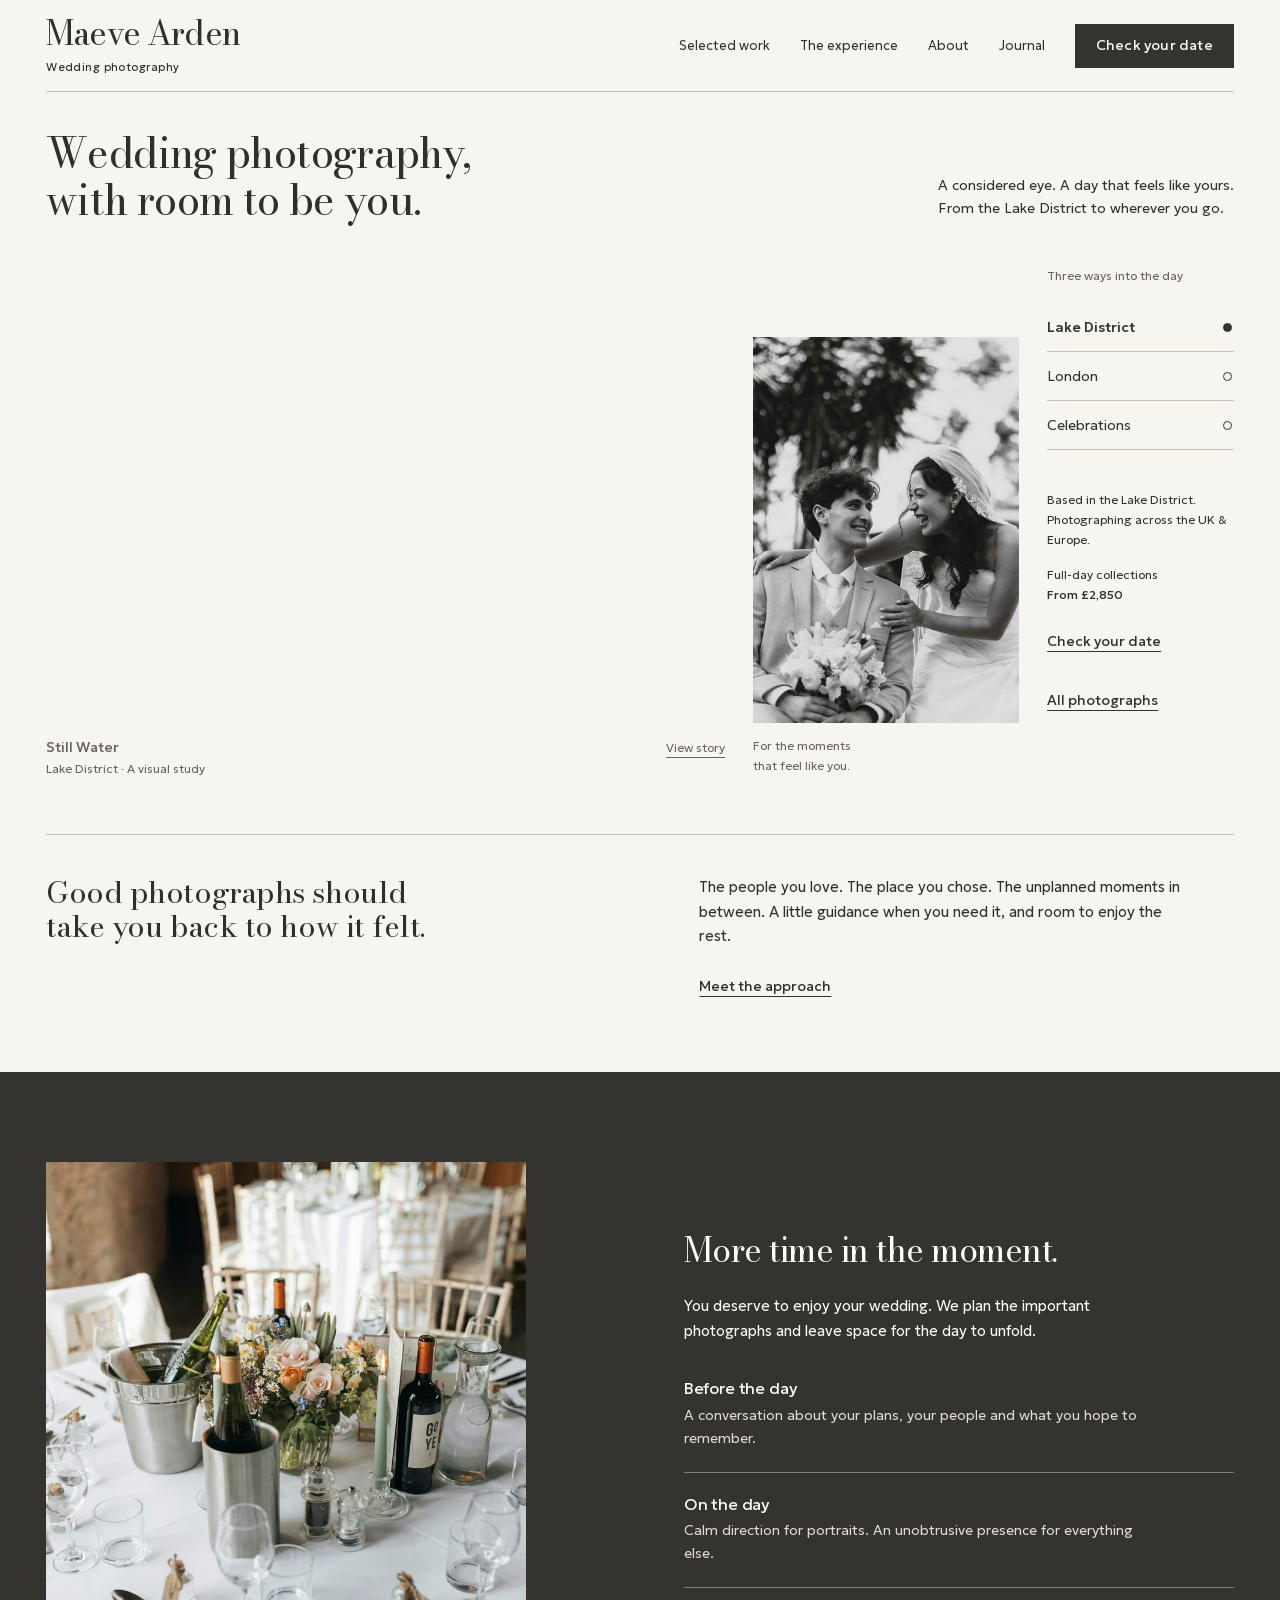
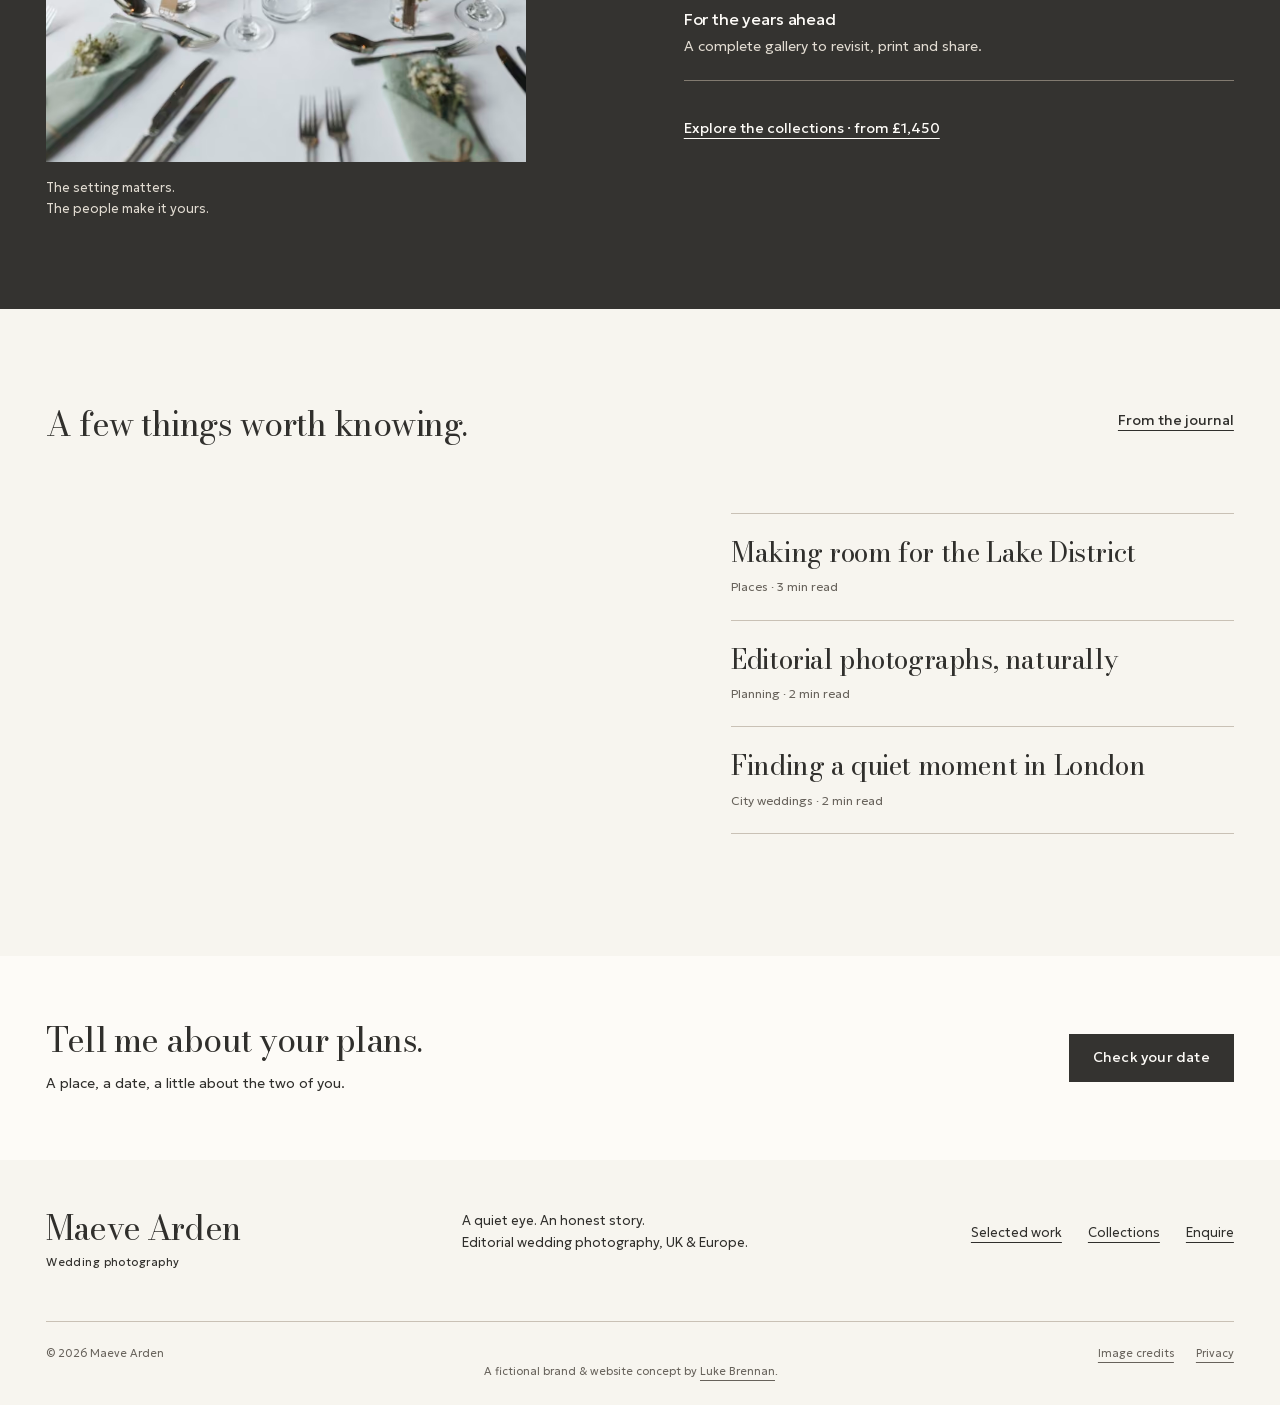
==== commit a015be2d: "Restore cream and charcoal with refined editorial typography" ====
--- a/index.html
+++ b/index.html
@@ -1,5 +1,5 @@
 <!doctype html>
-<html lang="en-GB"><head><meta charset="utf-8"><meta name="viewport" content="width=device-width,initial-scale=1"><title>Editorial Wedding Photographer, UK &amp; Europe | Maeve Arden Photography</title><meta name="description" content="Natural wedding photography with an editorial finish. Explore the Maeve Arden portfolio concept, collections and relaxed approach across the Lake District, UK and Europe."><meta name="robots" content="index,follow,max-image-preview:large"><meta name="theme-color" content="#dce6ea"><link rel="canonical" href="https://lukebrennan.github.io/Maeve-Arden-Photography/"><meta property="og:type" content="website"><meta property="og:title" content="Editorial Wedding Photographer, UK &amp; Europe | Maeve Arden Photography"><meta property="og:description" content="Natural wedding photography with an editorial finish. Explore the Maeve Arden portfolio concept, collections and relaxed approach across the Lake District, UK and Europe."><meta property="og:url" content="https://lukebrennan.github.io/Maeve-Arden-Photography/"><meta property="og:image" content="https://lukebrennan.github.io/Maeve-Arden-Photography/assets/images/social.jpg"><meta property="og:image:width" content="1200"><meta property="og:image:height" content="630"><meta property="og:image:alt" content="Bride and groom laughing together — Maeve Arden Photography concept"><meta property="og:locale" content="en_GB"><meta name="twitter:card" content="summary_large_image"><link rel="icon" type="image/svg+xml" href="assets/icons/favicon.svg?v=4e288a1d"><link rel="manifest" href="site.webmanifest"><link rel="preload" as="image" type="image/avif" href="assets/images/still-water-800.avif" imagesrcset="assets/images/still-water-480.avif 480w, assets/images/still-water-800.avif 800w, assets/images/still-water-1200.avif 1200w, assets/images/still-water-1600.avif 1600w" imagesizes="(max-width: 600px) calc(100vw - 40px), (max-width: 900px) 65vw, 56vw" fetchpriority="high"><link rel="preload" as="font" type="font/woff2" crossorigin href="assets/fonts/geologica-latin.woff2"><link rel="stylesheet" href="assets/css/style.css?v=27721c25"><script type="application/ld+json">{"@context": "https://schema.org", "@graph": [{"@type": "WebSite", "@id": "https://lukebrennan.github.io/Maeve-Arden-Photography/#website", "url": "https://lukebrennan.github.io/Maeve-Arden-Photography/", "name": "Maeve Arden Photography", "description": "An editorial wedding photography website concept by Luke Brennan."}, {"@type": "WebPage", "@id": "https://lukebrennan.github.io/Maeve-Arden-Photography/#page", "name": "Editorial Wedding Photographer, UK & Europe | Maeve Arden Photography", "description": "Natural wedding photography with an editorial finish. Explore the Maeve Arden portfolio concept, collections and relaxed approach across the Lake District, UK and Europe.", "url": "https://lukebrennan.github.io/Maeve-Arden-Photography/", "isPartOf": {"@id": "https://lukebrennan.github.io/Maeve-Arden-Photography/#website"}}]}</script><script src="assets/js/main.js?v=d3314068" defer></script></head><body data-asset-prefix=""><a class="skip-link" href="#main">Skip to content</a>
+<html lang="en-GB"><head><meta charset="utf-8"><meta name="viewport" content="width=device-width,initial-scale=1"><title>Editorial Wedding Photographer, UK &amp; Europe | Maeve Arden Photography</title><meta name="description" content="Natural wedding photography with an editorial finish. Explore the Maeve Arden portfolio concept, collections and relaxed approach across the Lake District, UK and Europe."><meta name="robots" content="index,follow,max-image-preview:large"><meta name="theme-color" content="#f7f5ef"><link rel="canonical" href="https://lukebrennan.github.io/Maeve-Arden-Photography/"><meta property="og:type" content="website"><meta property="og:title" content="Editorial Wedding Photographer, UK &amp; Europe | Maeve Arden Photography"><meta property="og:description" content="Natural wedding photography with an editorial finish. Explore the Maeve Arden portfolio concept, collections and relaxed approach across the Lake District, UK and Europe."><meta property="og:url" content="https://lukebrennan.github.io/Maeve-Arden-Photography/"><meta property="og:image" content="https://lukebrennan.github.io/Maeve-Arden-Photography/assets/images/social.jpg"><meta property="og:image:width" content="1200"><meta property="og:image:height" content="630"><meta property="og:image:alt" content="Bride and groom laughing together — Maeve Arden Photography concept"><meta property="og:locale" content="en_GB"><meta name="twitter:card" content="summary_large_image"><link rel="icon" type="image/svg+xml" href="assets/icons/favicon.svg?v=9ba0c9dc"><link rel="manifest" href="site.webmanifest"><link rel="preload" as="image" type="image/avif" href="assets/images/still-water-800.avif" imagesrcset="assets/images/still-water-480.avif 480w, assets/images/still-water-800.avif 800w, assets/images/still-water-1200.avif 1200w, assets/images/still-water-1600.avif 1600w" imagesizes="(max-width: 600px) calc(100vw - 40px), (max-width: 900px) 65vw, 56vw" fetchpriority="high"><link rel="preload" as="font" type="font/woff2" crossorigin href="assets/fonts/geologica-latin.woff2"><link rel="preload" as="font" type="font/woff2" crossorigin href="assets/fonts/bodoni-moda-latin.woff2"><link rel="stylesheet" href="assets/css/style.css?v=bac5d591"><script type="application/ld+json">{"@context": "https://schema.org", "@graph": [{"@type": "WebSite", "@id": "https://lukebrennan.github.io/Maeve-Arden-Photography/#website", "url": "https://lukebrennan.github.io/Maeve-Arden-Photography/", "name": "Maeve Arden Photography", "description": "An editorial wedding photography website concept by Luke Brennan."}, {"@type": "WebPage", "@id": "https://lukebrennan.github.io/Maeve-Arden-Photography/#page", "name": "Editorial Wedding Photographer, UK & Europe | Maeve Arden Photography", "description": "Natural wedding photography with an editorial finish. Explore the Maeve Arden portfolio concept, collections and relaxed approach across the Lake District, UK and Europe.", "url": "https://lukebrennan.github.io/Maeve-Arden-Photography/", "isPartOf": {"@id": "https://lukebrennan.github.io/Maeve-Arden-Photography/#website"}}]}</script><script src="assets/js/main.js?v=d3314068" defer></script></head><body data-asset-prefix=""><a class="skip-link" href="#main">Skip to content</a>
 <header class="site-header"><noscript><style>.desktop-nav{display:flex;flex-wrap:wrap}.menu-toggle{display:none}.header-inner{flex-wrap:wrap;padding-block:16px}</style></noscript><div class="header-inner"><a class="brand" href="index.html" aria-label="Maeve Arden Photography home"><span><span class="brand-name">Maeve Arden</span><span class="brand-sub">Wedding photography</span></span></a><nav class="desktop-nav" aria-label="Main navigation"><a href="portfolio.html">Selected work</a><a href="weddings.html">The experience</a><a href="about.html">About</a><a href="journal.html">Journal</a><a class="button button-small" href="contact.html">Check your date </a></nav><button class="menu-toggle" type="button" aria-label="Open navigation" aria-haspopup="dialog" aria-controls="navigation-dialog" aria-expanded="false" data-menu-open><span>Menu</span><svg width="20" height="16" viewBox="0 0 20 16" aria-hidden="true"><path d="M1 4h18M1 12h18" stroke="currentColor" stroke-width="1.5"/></svg></button></div></header>
 <dialog id="navigation-dialog" class="navigation-dialog" aria-labelledby="navigation-title"><div class="menu-head"><h2 id="navigation-title">Explore Maeve Arden</h2><button class="icon-button" type="button" data-menu-close aria-label="Close navigation"><svg width="18" height="18" viewBox="0 0 18 18" aria-hidden="true"><path d="m3 3 12 12M15 3 3 15" fill="none" stroke="currentColor" stroke-width="1.5"/></svg></button></div><nav aria-label="Mobile navigation"><a href="portfolio.html">Selected work</a><a href="weddings.html">The experience</a><a href="about.html">About</a><a href="journal.html">Journal</a><a href="contact.html">Check your date </a></nav></dialog><main id="main" tabindex="-1"><section class="folio container" aria-labelledby="folio-title"><div class="folio-intro"><h1 id="folio-title">Wedding photography,<br>with room to be you.</h1><p>A considered eye. A day that feels like yours.<br>From the Lake District to wherever you go.</p></div><div class="folio-stage" data-folio><figure class="folio-main"><a class="folio-photo" href="stories/still-water.html" data-folio-primary data-photo="still-water" aria-label="Explore Still Water"><picture class="" data-photo="still-water"><source type="image/avif" srcset="assets/images/still-water-480.avif 480w, assets/images/still-water-800.avif 800w, assets/images/still-water-1200.avif 1200w, assets/images/still-water-1600.avif 1600w" sizes="(max-width: 600px) calc(100vw - 40px), (max-width: 900px) 65vw, 56vw"><img src="assets/images/still-water-800.webp" srcset="assets/images/still-water-480.webp 480w, assets/images/still-water-800.webp 800w, assets/images/still-water-1200.webp 1200w, assets/images/still-water-1600.webp 1600w" sizes="(max-width: 600px) calc(100vw - 40px), (max-width: 900px) 65vw, 56vw" width="2400" height="1601" alt="Newlyweds standing together at the end of a wooden jetty" fetchpriority="high" loading="eager" decoding="async"></picture></a><figcaption class="folio-caption"><span role="status" data-folio-caption><strong>Still Water</strong>Lake District · A visual study</span><a href="stories/still-water.html" data-folio-story>View story</a></figcaption><p class="mobile-collection"><a href="weddings.html#collections">Full-day collections from £2,850</a></p></figure><figure class="folio-secondary"><a class="folio-photo" href="portfolio.html#hero" data-folio-secondary><picture class="" data-photo="hero"><source type="image/avif" srcset="assets/images/hero-480.avif 480w, assets/images/hero-800.avif 800w, assets/images/hero-1200.avif 1200w, assets/images/hero-1600.avif 1600w" sizes="(max-width: 600px) 0px, 23vw"><img src="assets/images/hero-800.webp" srcset="assets/images/hero-480.webp 480w, assets/images/hero-800.webp 800w, assets/images/hero-1200.webp 1200w, assets/images/hero-1600.webp 1600w" sizes="(max-width: 600px) 0px, 23vw" width="2400" height="3600" alt="Bride and groom sharing a laugh on their wedding day" loading="lazy" decoding="async"></picture></a><figcaption>For the moments<br>that feel like you.</figcaption></figure><aside class="folio-index"><p>Three ways into the day</p><div class="place-controls" aria-label="Explore by place and feeling" role="group" data-folio-controls hidden><button type="button" data-place="lake" aria-pressed="true">Lake District</button><button type="button" data-place="city" aria-pressed="false">London</button><button type="button" data-place="celebration" aria-pressed="false">Celebrations</button></div><noscript><p><a href="stories/still-water.html">Lake District</a> · <a href="stories/city-softened.html">London</a> · <a href="stories/after-the-quiet.html">Celebrations</a></p></noscript><div class="folio-practical"><p>Based in the Lake District.<br>Photographing across the UK & Europe.</p><p>Full-day collections<strong>From £2,850</strong></p><a class="text-link" href="contact.html">Check your date</a><br><a class="text-link" href="portfolio.html">All photographs</a></div></aside></div></section>
 <section class="container approach-note"><h2>Good photographs should<br>take you back to how it felt.</h2><div><p>The people you love. The place you chose. The unplanned moments in between. A little guidance when you need it, and room to enjoy the rest.</p><a class="text-link" href="about.html">Meet the approach</a></div></section>
--- a/assets/css/style.css
+++ b/assets/css/style.css
@@ -1 +1 @@
-@font-face{font-family:Geologica;src:url('../fonts/geologica-latin.woff2') format('woff2');font-style:normal;font-weight:100 900;font-display:swap}:root{--ground:#dce6ea;--paper:#f5f7f6;--ink:#243239;--muted:#4c606b;--blue:#254b60;--line:#a5b7c0;--light-line:#6d8a9b;--error:#9d2926;--gutter:clamp(20px,3.6vw,64px);--space:clamp(64px,7vw,112px);--measure:70ch;--ease:cubic-bezier(.16,1,.3,1)}*{box-sizing:border-box}html{scroll-behavior:smooth;scroll-padding-top:110px}body{margin:0;background:var(--ground);color:var(--ink);font:300 16px/1.65 Geologica,sans-serif;-webkit-font-smoothing:antialiased}body.dialog-open{overflow:hidden}::selection{background:var(--blue);color:var(--paper)}input,textarea{caret-color:var(--blue)}*{scrollbar-color:var(--blue) var(--ground);scrollbar-width:thin}[hidden]{display:none!important}a{color:inherit;text-decoration-thickness:1px;text-underline-offset:5px}a:hover{text-decoration-color:currentColor}button,input,textarea{font:inherit}button,a{-webkit-tap-highlight-color:transparent}button{color:inherit;cursor:pointer}button:disabled{cursor:wait;opacity:.6}a,button,input,textarea,summary{touch-action:manipulation}:focus-visible{outline:2px solid currentColor;outline-offset:5px}h1,h2,h3,p,figure{margin:0}h1,h2,h3{font-weight:400;line-height:1.2;text-wrap:balance;letter-spacing:-.035em}h1{font-size:clamp(30px,3.1vw,44px);max-width:24ch}h2{font-size:clamp(25px,2.4vw,34px);max-width:28ch}h3{font-size:21px;letter-spacing:-.025em}em{font-style:normal}p{max-width:var(--measure)}p+p{margin-top:18px}img{display:block;max-width:100%;height:auto}picture{display:block}picture img{width:100%}button,fieldset{border:0}fieldset{padding:0;margin:0;min-width:0}legend{margin-bottom:12px}ul{padding-left:20px}li+li{margin-top:6px}.container{width:calc(100% - var(--gutter)*2);max-width:1504px;margin-inline:auto}.section{padding-block:var(--space)}.eyebrow{display:none}.small-note,.form-note,.image-caption,figcaption{font-size:13px;color:var(--muted)}.small-note{margin-top:28px}.text-link{display:inline-flex;gap:14px;align-items:center;min-height:44px;font-size:14px;font-weight:400;text-decoration:underline}.button{display:inline-flex;align-items:center;justify-content:center;min-height:48px;padding:12px 23px;background:var(--blue);color:var(--paper);font-size:14px;font-weight:400;text-align:center;text-decoration:none;line-height:1.4;border:1px solid transparent;transition:background .18s}.button:hover{background:#17394c}.button-light{background:var(--paper);color:var(--blue)}.button-light:hover{background:var(--ground)}.button-outline{background:transparent;border-color:var(--blue);color:var(--blue)}.button-outline:hover{background:var(--blue);color:var(--paper)}.button-small{min-height:44px;padding:10px 20px}.icon-button{width:46px;height:46px;display:grid;place-items:center;background:transparent;font-size:24px;border:1px solid currentColor}.icon-button:hover{background:var(--ground);color:var(--ink)}.skip-link{position:fixed;top:10px;left:20px;transform:translateY(-160%);padding:12px 20px;background:var(--blue);color:white;z-index:100}.skip-link:focus{transform:none}.visually-hidden{position:absolute;width:1px;height:1px;padding:0;margin:-1px;overflow:hidden;clip:rect(0,0,0,0);white-space:nowrap;border:0}.site-header{position:sticky;top:0;z-index:20;background:var(--ground)}.header-inner{width:calc(100% - var(--gutter)*2);max-width:1504px;margin:auto;min-height:92px;display:flex;align-items:center;justify-content:space-between;gap:28px;border-bottom:1px solid var(--line)}.brand{text-decoration:none;display:inline-flex;align-items:center}.brand-name{font-size:26px;font-weight:500;letter-spacing:-.04em;line-height:1.1}.brand-sub{display:block;font-size:11px;font-weight:350;letter-spacing:.04em;margin-top:5px}.desktop-nav{display:flex;gap:30px;align-items:center}.desktop-nav>a:not(.button){min-height:44px;display:flex;align-items:center;text-decoration:none;font-size:13px}.desktop-nav>a:hover,.desktop-nav>a[aria-current]{text-decoration:underline}.menu-toggle{display:none;align-items:center;gap:14px;background:transparent;min-height:44px;padding:0;font-size:14px}.navigation-dialog{position:fixed;inset:0 0 auto auto;width:min(460px,100%);max-width:100%;max-height:100dvh;margin:0;padding:28px;background:var(--ground);color:var(--ink)}dialog::backdrop{background:rgb(13 31 42/.65)}.menu-head{display:flex;align-items:center;justify-content:space-between;gap:20px}.menu-head h2{font-size:20px}.navigation-dialog nav{display:flex;flex-direction:column;padding:40px 0;gap:8px}.navigation-dialog nav a{font-size:26px;min-height:52px;text-decoration:none}.navigation-dialog nav a:hover{text-decoration:underline}.folio{padding-top:38px;padding-bottom:54px}.folio-intro{display:flex;justify-content:space-between;gap:48px;align-items:flex-end;margin-bottom:35px}.folio-intro h1{font-size:clamp(29px,2.65vw,39px);max-width:21ch}.folio-intro p{max-width:33ch;font-size:14px;padding-bottom:3px}.folio-stage{display:grid;grid-template-columns:minmax(0,6fr) minmax(0,2.35fr) minmax(160px,1.65fr);gap:28px;align-items:end}.folio-main,.folio-secondary{min-width:0}.folio-photo{display:block;overflow:hidden}.folio-main .folio-photo{aspect-ratio:1.5}.folio-secondary .folio-photo{aspect-ratio:.69}.folio-photo picture,.folio-photo img{height:100%;width:100%;object-fit:cover}.folio-photo[data-photo='city-softened'] img{object-position:50% 100%}.folio-photo[data-photo='celebration'] img{object-position:50% 30%}.folio-caption{display:flex;justify-content:space-between;gap:12px;align-items:baseline;padding-top:13px;font-size:12px;min-height:57px}.folio-caption strong{font-weight:450;display:block;font-size:14px}.folio-caption a{white-space:nowrap}.folio-secondary figcaption{font-size:12px;margin-top:13px;min-height:44px}.folio-index{align-self:stretch;display:flex;flex-direction:column;padding-top:8px}.folio-index>p{font-size:12px;color:var(--muted);margin-bottom:18px}.place-controls{display:flex;flex-direction:column;gap:1px}.place-controls button{font-size:14px;text-align:left;background:none;min-height:48px;padding:9px 0;border-bottom:1px solid var(--line);font-weight:300;position:relative}.place-controls button[aria-pressed='true']{font-weight:500;color:var(--blue)}.place-controls button::after{content:'';position:absolute;right:2px;top:19px;width:7px;height:7px;border:1px solid var(--blue);border-radius:50%}.place-controls button[aria-pressed='true']::after{background:var(--blue)}.folio-practical{margin-top:auto;padding:40px 0 57px;font-size:12px}.folio-practical p+p{margin-top:16px}.folio-practical strong{font-weight:450;display:block}.folio-practical .text-link{margin-top:15px}.folio-stage[data-loading='true'] .place-controls{opacity:.6}.folio-stage.is-changing .folio-photo{animation:unfold .3s var(--ease)}@keyframes unfold{from{clip-path:inset(0 1.5% 0 0);filter:brightness(.94)}to{clip-path:inset(0);filter:brightness(1)}}.approach-note{display:grid;grid-template-columns:1fr 1fr;gap:10%;padding:40px 0 64px;border-top:1px solid var(--line)}.approach-note h2{max-width:28ch;font-size:25px}.approach-note p{font-size:15px;max-width:49ch}.approach-note .text-link{margin-top:15px}.experience-section{background:var(--blue);color:var(--paper);padding:var(--space) 0}.experience-grid{display:grid;grid-template-columns:.9fr 1fr;gap:12%;align-items:center}.experience-image{max-width:480px}.experience-image picture{aspect-ratio:4/5;overflow:hidden}.experience-image img{height:100%;object-fit:cover}.experience-image .image-caption{display:block;margin-top:15px;color:#cedde4}.experience-copy>p{margin-top:25px;max-width:48ch;font-size:15px}.experience-point{padding:22px 0;border-bottom:1px solid var(--light-line)}.experience-point:first-of-type{margin-top:14px}.experience-point>span{display:none}.experience-point h3{font-size:16px;font-weight:400;letter-spacing:-.01em}.experience-point p{margin-top:6px;color:#cedde4;font-size:14px;max-width:48ch}.experience-copy .text-link{margin-top:26px}.section-heading{display:flex;justify-content:space-between;gap:40px;align-items:flex-end;margin-bottom:38px}.section-heading>p{font-size:14px;max-width:43ch}.journal-feature{display:grid;grid-template-columns:1.15fr 1fr;gap:9%;align-items:center}.journal-feature-image{display:block;aspect-ratio:1.5;overflow:hidden}.journal-feature-image picture,.journal-feature-image img{height:100%;object-fit:cover}.journal-links{border-top:1px solid var(--line)}.journal-links a{display:block;padding:23px 0;text-decoration:none;border-bottom:1px solid var(--line)}.journal-links a:hover h3{text-decoration:underline;text-underline-offset:5px}.journal-links span{font-size:12px;color:var(--muted);display:block;margin-bottom:8px}.journal-links h3{font-size:22px;max-width:26ch}.closing-cta{background:var(--paper);padding:65px 0}.closing-cta .container{display:flex;align-items:center;justify-content:space-between;gap:32px}.closing-cta p{margin-top:13px;font-size:14px}.closing-cta .button-light{background:var(--blue);color:var(--paper)}.site-footer{padding:50px 0 25px}.footer-top{display:flex;align-items:flex-start;justify-content:space-between;gap:40px;padding-bottom:50px}.footer-top>p{font-size:13px;max-width:32ch}.footer-top nav{display:flex;gap:26px;font-size:13px}.footer-top nav a{display:inline-flex;min-height:44px;align-items:center}.footer-bottom{display:flex;justify-content:space-between;gap:20px;padding-top:22px;border-top:1px solid var(--line);font-size:11px;color:var(--muted)}.footer-bottom>div{display:flex;gap:22px}.mobile-enquire{display:none}.page-intro,.article-heading{padding-top:42px;padding-bottom:50px}.breadcrumbs{display:flex;gap:12px;font-size:12px;color:var(--muted);margin-bottom:30px}.intro-summary{margin-top:23px;font-size:16px;max-width:62ch}.gallery-section{padding-bottom:25px}.gallery-toolbar{display:flex;align-items:center;justify-content:space-between;gap:20px;margin-bottom:28px;border-bottom:1px solid var(--line)}.gallery-toolbar>p{font-size:12px;white-space:nowrap}.gallery-filters{display:flex;flex-wrap:wrap;gap:28px}.gallery-filters button{min-height:50px;background:transparent;padding:7px 0;font-size:14px;border-bottom:2px solid transparent}.gallery-filters button[aria-pressed='true']{font-weight:500;border-color:var(--blue);color:var(--blue)}.gallery-grid{columns:2;column-gap:52px}.gallery-tile{display:block;break-inside:avoid;margin-bottom:46px;text-decoration:none;cursor:zoom-in}.gallery-grid .gallery-tile:nth-child(2){padding-top:60px}.gallery-image{position:relative}.gallery-image picture img{height:auto}.gallery-caption{display:flex;gap:20px;justify-content:space-between;padding-top:13px;align-items:baseline}.gallery-caption h2{font-size:16px;letter-spacing:-.015em}.gallery-caption>span{font-size:12px;color:var(--muted)}.gallery-expand{position:absolute;right:15px;bottom:15px;width:36px;height:36px;display:grid;place-items:center;background:var(--paper);color:var(--blue)}.work-grid{display:grid;grid-template-columns:1.25fr .8fr 1fr;gap:40px;align-items:start}.work-card{text-decoration:none}.work-card:nth-child(2){padding-top:70px}.work-image{position:relative;aspect-ratio:.85;overflow:hidden}.work-image picture,.work-image img{height:100%;object-fit:cover}.work-card:first-child .work-image{aspect-ratio:1.2}.work-caption{padding-top:18px}.work-caption h3{font-size:20px}.work-number,.image-action{display:none}.journal-grid{display:grid;grid-template-columns:1.2fr 1fr 1fr;gap:40px}.journal-grid>.journal-card:nth-child(2){padding-top:70px}.journal-card{text-decoration:none}.journal-image{aspect-ratio:1.2;overflow:hidden}.journal-image picture,.journal-image img{height:100%;object-fit:cover}.journal-card h3,.journal-card h2{margin:18px 0 10px;font-size:23px}.journal-list{padding-bottom:var(--space)}.wide-photo{height:clamp(260px,40vw,540px);overflow:hidden}.wide-photo picture,.wide-photo img{height:100%;object-fit:cover;object-position:50% 10%}.pricing-grid{border-top:1px solid var(--line)}.price-card{display:grid;grid-template-columns:1fr .6fr 1.2fr;gap:18px 50px;padding:42px 30px;border-bottom:1px solid var(--line);align-items:start}.price-card h3{font-size:25px;grid-column:1;grid-row:1}.price-card>p:not(.eyebrow){grid-column:1;grid-row:2;font-size:14px;max-width:28ch}.price{grid-column:2;grid-row:1/3;font-size:26px;letter-spacing:-.035em;font-variant-numeric:tabular-nums;line-height:1.4}.price span{display:block;font-size:12px;letter-spacing:0}.price-card ul{grid-column:3;grid-row:1/4;margin:0;padding:0;list-style:none;font-size:14px;columns:1}.price-card li{padding-bottom:4px}.price-card .button{grid-column:1/3;justify-self:start;margin-top:7px}.price-card.featured{background:var(--blue);color:var(--paper);border-color:var(--blue)}.split-story{display:grid;grid-template-columns:1.25fr 1fr;gap:9%;align-items:center}.split-story>div>p{margin-block:24px;font-size:15px}.faq-section{display:grid;grid-template-columns:1fr 1.5fr;gap:12%}.faq-section>div>p{margin-top:20px;font-size:14px}.faq-list{border-top:1px solid var(--line)}details{border-bottom:1px solid var(--line)}summary{padding:23px 0;cursor:pointer;display:flex;gap:24px;justify-content:space-between;font-size:15px;list-style:none}summary::-webkit-details-marker{display:none}details p{padding-bottom:24px;font-size:14px}details[open] summary>span{transform:rotate(45deg)}.about-layout{display:grid;grid-template-columns:1.2fr 1fr;gap:9%;align-items:center}.about-image .image-caption{display:block;margin-top:14px}.about-copy>p{margin-top:22px;font-size:15px}.about-copy>.text-link{margin-top:24px}.values-grid{display:grid;grid-template-columns:1fr 1fr 1fr;gap:50px;padding-top:30px;border-top:1px solid var(--line)}.values-grid h2{font-size:23px}.values-grid p{font-size:14px;margin-top:17px}.concept-note{padding-bottom:var(--space)}.concept-note>p{max-width:70ch;margin-top:24px;font-size:15px}.concept-note>a{margin-top:18px}.article-heading{max-width:1100px}.article-heading h1{max-width:25ch}.article-cover picture{max-height:580px;overflow:hidden}.article-cover img{max-height:580px;object-fit:cover;object-position:50% 70%}.article-cover figcaption{margin-top:14px}.article-layout{display:grid;grid-template-columns:1fr 2.1fr;gap:12%;padding-block:var(--space)}.article-toc nav{position:sticky;top:125px;display:flex;flex-direction:column;gap:19px;font-size:13px}.article-toc a{max-width:25ch}.article-body{max-width:70ch}.article-body section+section{margin-top:50px}.article-body h2{font-size:26px;margin-bottom:18px}.article-body p{font-size:16px;line-height:1.85}.article-next{margin-top:60px;padding-top:35px;border-top:1px solid var(--line)}.article-next>p{margin-top:18px}.article-next>a{margin-top:15px}.story-gallery{display:grid;grid-template-columns:1fr 1fr;gap:60px;align-items:start}.story-photograph{display:block;position:relative;cursor:zoom-in}.story-photograph:first-child{grid-column:1/-1}.story-photograph:first-child img{max-height:780px;object-fit:contain}.story-photograph:nth-child(3){margin-top:130px}.story-note{display:flex;justify-content:flex-end;margin-top:30px;font-size:13px;color:var(--muted)}.story-note p{max-width:65ch}.next-story{padding-block:70px}.next-story>a:not(.text-link){display:flex;align-items:center;justify-content:space-between;text-decoration:none;border-top:1px solid var(--line);padding-top:30px}.next-story h2{font-size:38px}.next-story>.text-link{margin-top:18px}.enquiry-layout{display:grid;grid-template-columns:.72fr 1.5fr;gap:10%;padding-bottom:var(--space);align-items:start}.enquiry-photo{max-height:460px;overflow:hidden}.enquiry-photo img{max-height:460px;object-fit:cover}.enquiry-reassurance{margin-top:27px}.enquiry-reassurance h2{font-size:23px}.enquiry-reassurance p{font-size:14px;margin-top:17px}.enquiry-reassurance a{margin-top:14px}.enquiry-panel{background:var(--paper);padding:32px;min-width:0}.demo-notice{padding-bottom:23px;border-bottom:1px solid var(--line);font-size:13px;margin-bottom:25px}.status-dot{display:none}.form-progress{display:flex;list-style:none;padding:0;margin:0 0 28px;gap:35px;font-size:13px;color:var(--muted)}.form-progress li{margin:0;padding-bottom:10px;border-bottom:2px solid transparent}.form-progress li.current{color:var(--blue);border-color:var(--blue);font-weight:450}.form-progress span{margin-right:8px;font-variant-numeric:tabular-nums}.enquiry-panel h2{font-size:25px;margin-bottom:26px}.collection-options{margin-bottom:28px;display:grid;grid-template-columns:1fr 1fr;gap:12px}.collection-options legend{font-size:14px}.collection-options label{display:flex;gap:11px;align-items:center;min-height:78px;border:1px solid var(--line);padding:12px;cursor:pointer}.collection-options label:has(:checked){border-color:var(--blue);background:var(--ground)}input[type='radio'],input[type='checkbox']{accent-color:var(--blue);width:18px;height:18px;flex-shrink:0}.collection-options strong{font-weight:450;font-size:14px;display:block}.collection-options small{display:block;font-size:12px;margin-top:3px}.form-grid{display:grid;grid-template-columns:1fr 1fr;gap:22px}.field{min-width:0}.field.full{grid-column:1/-1}.field>label{font-size:13px;display:block;margin-bottom:10px}.field label>span{color:var(--muted);font-size:11px}.field>input,.field>textarea{display:block;width:100%;min-height:48px;border:1px solid var(--line);border-radius:0;padding:11px;background:transparent;color:var(--ink);font-size:14px}.field>input:disabled{opacity:.55;background:var(--ground)}input::placeholder,textarea::placeholder{color:var(--muted);opacity:1}input[aria-invalid='true']{border:2px solid var(--error)}.checkbox-label{display:flex!important;align-items:center;gap:9px;min-height:44px;font-size:12px!important;margin-top:9px;margin-bottom:0!important}.field-error{color:var(--error);display:block;font-size:12px;margin-top:5px}.form-actions{display:flex;justify-content:space-between;gap:20px;align-items:center;margin-top:30px}.form-actions>span{font-size:12px;color:var(--muted)}.form-actions .text-link{border:0;background:none;padding:0;font-size:12px}.form-note{font-size:11px;margin-top:25px}.form-error-summary{color:var(--error);border:1px solid var(--error);padding:17px;margin:20px 0;font-size:13px}.form-error-summary ul{margin-bottom:0}.enquiry-summary{background:var(--ground);padding:18px;font-size:13px;margin-top:24px}.enquiry-summary p+p{margin-top:5px}.enquiry-result>p{font-size:14px}.enquiry-result dl{margin-top:30px}.enquiry-result dt{font-size:12px;color:var(--muted);margin-top:18px}.enquiry-result dd{font-size:15px;margin:5px 0 0;overflow-wrap:anywhere;white-space:pre-wrap}.enquiry-result [role='status']{font-size:12px;margin-top:20px}.credits-list{max-width:1000px}.credit-row{display:grid;grid-template-columns:130px 1fr;gap:35px;padding:30px 0;border-top:1px solid var(--line);align-items:center}.credit-row img{height:145px;object-fit:cover}.credit-row h2{font-size:23px}.credit-row p{font-size:13px;margin-top:12px}.credit-row .text-link{font-size:12px}.prose-panel{max-width:850px;padding-bottom:var(--space)}.prose-panel h2{font-size:25px;margin:45px 0 18px}.prose-panel p{font-size:15px}.error-page-actions{display:flex;align-items:center;gap:30px;padding-bottom:120px}.lightbox{position:fixed;inset:0;width:100%;height:100dvh;max-height:100dvh;max-width:100%;background:#142b38;color:var(--paper);padding:20px 32px;border:0;margin:0}.lightbox[open]{display:flex;flex-direction:column}.lightbox-top,.lightbox-bottom{display:flex;justify-content:space-between;align-items:center;gap:20px}.lightbox-top h2{font-size:18px;letter-spacing:-.015em}.lightbox-image{flex:1;min-height:0;display:flex;align-items:center;justify-content:center;padding:20px}.lightbox-image img{width:100%;height:100%;object-fit:contain}.lightbox-bottom>a{font-size:12px;max-width:60%;line-height:1.4}.lightbox-controls{display:flex;align-items:center;gap:15px;font-size:12px;font-variant-numeric:tabular-nums}@media(min-width:1600px){.folio-intro h1{font-size:40px}}@media(max-width:1100px){.desktop-nav{gap:20px}.folio-stage{grid-template-columns:minmax(0,5.5fr) minmax(0,2.2fr) minmax(145px,1.7fr);gap:20px}.folio-practical{font-size:11px}.price-card{gap:18px 25px}.enquiry-layout{gap:6%}.enquiry-panel{padding:25px}.form-grid{grid-template-columns:1fr}.field.full{grid-column:auto}}@media(max-width:900px){.desktop-nav{display:none}.menu-toggle{display:flex}.header-inner{min-height:80px}.brand-name{font-size:24px}.folio-stage{grid-template-columns:1fr .38fr}.folio-index{grid-column:1/-1;grid-row:1;padding:0}.folio-index>p{display:none}.place-controls{flex-direction:row;gap:28px}.place-controls button{min-width:110px;padding-right:22px}.folio-practical{display:none}.folio-intro{margin-bottom:20px}.folio-intro p{max-width:30ch;font-size:13px}.folio-main{grid-column:1}.folio-secondary{grid-column:2}.experience-grid{gap:8%}.price-card{padding:30px 24px;grid-template-columns:1fr 1fr}.price-card ul{grid-column:2;grid-row:2/4}.price{grid-column:2;grid-row:1}.price-card>p:not(.eyebrow){grid-row:2}.price-card .button{grid-column:1;grid-row:3;max-width:220px}.footer-top nav{gap:18px}.footer-bottom{flex-wrap:wrap}.journal-grid{gap:25px}.enquiry-layout{grid-template-columns:.65fr 1.5fr;gap:5%}.collection-options{grid-template-columns:1fr}.article-layout{gap:7%}.article-toc nav{font-size:12px}.story-gallery{gap:30px}}@media(max-width:600px){html{scroll-padding-top:95px}.header-inner{min-height:77px;gap:15px}.brand-name{font-size:24px}.brand-sub{font-size:11px}.folio{padding-top:28px;padding-bottom:28px}.folio-intro{display:block;margin-bottom:22px}.folio-intro h1{font-size:30px;line-height:1.17;max-width:20ch}.folio-intro p{font-size:13px;margin-top:15px;max-width:36ch}.folio-stage{display:flex;flex-direction:column;gap:17px;align-items:stretch}.folio-index{order:0}.folio-main{order:1}.folio-secondary{display:none}.place-controls{gap:0;justify-content:space-between}.place-controls button{min-width:0;font-size:12px;padding-right:15px;flex:1;text-align:left;margin-right:15px;min-height:46px}.place-controls button:last-child{margin-right:0}.place-controls button::after{right:1px;width:5px;height:5px;top:19px}.folio-main .folio-photo{aspect-ratio:1.15}.folio-caption{padding-top:11px;min-height:48px;font-size:11px}.folio-caption strong{font-size:13px}.approach-note{grid-template-columns:1fr;gap:24px;padding:30px 0 50px}.approach-note h2{font-size:24px}.approach-note p{font-size:14px}.experience-grid,.split-story,.journal-feature,.faq-section,.about-layout,.article-layout,.enquiry-layout{grid-template-columns:1fr;gap:35px}.experience-image{max-width:100%;display:grid;grid-template-columns:1fr 1fr;gap:20px;align-items:end}.experience-image picture{aspect-ratio:.8}.experience-image .image-caption{font-size:12px;margin:0}.experience-copy>p{font-size:14px}.experience-point p{font-size:13px}.section-heading{gap:20px;margin-bottom:28px;align-items:flex-start;flex-direction:column}.section-heading>p{font-size:14px}.journal-feature{gap:25px}.journal-links a{padding:20px 0}.journal-links h3{font-size:21px}.closing-cta{padding:45px 0}.closing-cta .container{align-items:flex-start;flex-direction:column;gap:25px}.closing-cta p{font-size:13px}.site-footer{padding-top:38px;padding-bottom:28px}.footer-top{flex-wrap:wrap;gap:28px;padding-bottom:27px}.footer-top>p{font-size:12px;max-width:22ch}.footer-top nav{width:100%;justify-content:space-between;gap:10px;font-size:12px}.footer-bottom{font-size:11px;gap:15px;flex-direction:column}.footer-bottom>p{max-width:38ch}.mobile-enquire{position:fixed;bottom:14px;left:50%;transform:translateX(-50%);z-index:15;display:flex;align-items:center;justify-content:center;min-height:46px;min-width:180px;padding:10px 18px;background:var(--blue);color:var(--paper);font-size:13px;text-decoration:none;box-shadow:0 5px 20px rgb(0 0 0/.17)}.page-intro,.article-heading{padding-top:26px;padding-bottom:34px}h1{font-size:31px}.breadcrumbs{margin-bottom:22px;font-size:11px}.intro-summary{font-size:14px;margin-top:20px}.gallery-toolbar{align-items:flex-start;flex-direction:column;gap:3px;padding-bottom:13px}.gallery-filters{gap:20px}.gallery-filters button{font-size:12px;min-height:44px}.gallery-toolbar>p{font-size:11px}.gallery-grid{columns:1}.gallery-grid .gallery-tile:nth-child(2){padding-top:0}.gallery-tile{margin-bottom:30px}.gallery-caption h2{font-size:15px}.gallery-caption span{font-size:11px}.work-grid{grid-template-columns:1fr 1fr;gap:30px 20px}.work-card:nth-child(2){padding-top:60px}.work-card:last-child{grid-column:1/-1;width:75%}.work-caption h3{font-size:17px}.work-image,.work-card:first-child .work-image{aspect-ratio:.8}.journal-grid{grid-template-columns:1fr;gap:38px}.journal-grid>.journal-card:nth-child(2){padding-top:0}.journal-image{aspect-ratio:1.5}.journal-card h3,.journal-card h2{font-size:22px}.wide-photo{height:320px}.price-card{grid-template-columns:1fr auto;padding:26px 20px;gap:18px}.price-card h3{font-size:23px}.price-card>p:not(.eyebrow){grid-column:1/-1;grid-row:2;max-width:35ch}.price-card ul{grid-column:1/-1;grid-row:3;font-size:13px}.price-card .button{grid-column:1/-1;grid-row:4;max-width:none;font-size:13px}.price{font-size:23px}.price span{font-size:11px}.faq-section{gap:30px}summary{font-size:14px}details p{font-size:13px}.values-grid{grid-template-columns:1fr;gap:28px}.values-grid p{margin-top:13px}.about-copy>p{font-size:14px}.concept-note>p{font-size:14px}.article-cover img{max-height:400px}.article-cover figcaption{font-size:11px}.article-toc{border-bottom:1px solid var(--line);padding-bottom:30px}.article-toc nav{position:static;font-size:12px;gap:15px}.article-toc a{max-width:none}.article-body h2{font-size:24px}.article-body p{font-size:15px}.article-body section+section{margin-top:38px}.story-gallery{grid-template-columns:1fr;gap:28px}.story-photograph:first-child{grid-column:auto}.story-photograph:nth-child(3){margin-top:0}.story-note{font-size:12px}.next-story{padding-block:50px}.next-story h2{font-size:30px}.enquiry-aside{order:2}.enquiry-photo{display:none}.enquiry-reassurance{margin-top:0}.enquiry-panel{padding:23px 18px}.collection-options{grid-template-columns:1fr 1fr;gap:9px}.collection-options label{padding:10px 8px;gap:7px}.collection-options strong{font-size:12px}.collection-options small{font-size:11px}.form-progress{gap:25px}.form-actions{gap:15px;flex-wrap:wrap}.form-actions>.button{font-size:13px;padding-inline:18px}.form-actions .text-link{font-size:11px}.form-actions>span{font-size:11px}.field>input,.field>textarea{font-size:16px}.enquiry-panel h2{font-size:23px}.credit-row{grid-template-columns:85px 1fr;gap:20px}.credit-row img{height:110px}.credit-row h2{font-size:20px}.credit-row p{font-size:12px}.credit-row .text-link{font-size:11px}.prose-panel p{font-size:14px}.error-page-actions{align-items:flex-start;flex-direction:column;gap:20px}.lightbox{padding:15px}.lightbox-image{padding:15px 0}.lightbox-bottom{gap:12px}.lightbox-bottom>a{font-size:11px;max-width:47%}.lightbox-controls{gap:8px}.lightbox .icon-button{width:40px;height:44px}.lightbox-top h2{font-size:16px}}@media(prefers-reduced-motion:reduce){html{scroll-behavior:auto}*,*::before,*::after{animation:none!important;transition:none!important}}.mobile-collection{display:none}@media(max-width:600px){.mobile-collection{display:block;margin-top:6px;font-size:12px}.mobile-collection a{display:inline-flex;align-items:center;min-height:34px}.wide-photo img{object-position:50% 20%}}picture[data-photo='city-softened'] img{object-position:50% 100%}.journal-links span{margin:9px 0 0}.next-story>a:not(.text-link) h2{text-decoration:underline;text-decoration-thickness:1px;text-underline-offset:7px}
+@font-face{font-family:"Bodoni Moda";src:url('../fonts/bodoni-moda-latin.woff2') format('woff2');font-style:normal;font-weight:400;font-display:swap}@font-face{font-family:Geologica;src:url('../fonts/geologica-latin.woff2') format('woff2');font-style:normal;font-weight:100 900;font-display:swap}:root{--display:"Bodoni Moda",Georgia,serif;--body:Geologica,sans-serif;--control-line:#8a8379;--ground:#f7f5ef;--paper:#fdfbf7;--ink:#302f2c;--muted:#67625b;--charcoal:#343330;--line:#c9c1b5;--inverse-line:#827b70;--error:#9d2926;--gutter:clamp(20px,3.6vw,64px);--space:clamp(64px,7vw,112px);--measure:70ch;--ease:cubic-bezier(.16,1,.3,1)}*{box-sizing:border-box}html{scroll-behavior:smooth;scroll-padding-top:110px}body{margin:0;background:var(--ground);color:var(--ink);font:300 16px/1.65 var(--body);-webkit-font-smoothing:antialiased}body.dialog-open{overflow:hidden}::selection{background:var(--charcoal);color:var(--paper)}input,textarea{caret-color:var(--charcoal)}*{scrollbar-color:var(--charcoal) var(--ground);scrollbar-width:thin}[hidden]{display:none!important}a{color:inherit;text-decoration-thickness:1px;text-underline-offset:5px}a:hover{text-decoration-color:currentColor}button,input,textarea{font:inherit}button,a{-webkit-tap-highlight-color:transparent}button{color:inherit;cursor:pointer}button:disabled{cursor:wait;opacity:.6}a,button,input,textarea,summary{touch-action:manipulation}:focus-visible{outline:2px solid currentColor;outline-offset:5px}h1,h2,h3,p,figure{margin:0}h1,h2,h3{font-family:var(--display);font-optical-sizing:auto;font-weight:400;line-height:1.15;text-wrap:balance;letter-spacing:-.015em}h1{font-size:clamp(34px,3.3vw,46px);max-width:24ch}h2{font-size:clamp(29px,2.6vw,37px);max-width:28ch}h3{font-size:25px;letter-spacing:-.015em}em{font-style:normal}p{max-width:var(--measure)}p+p{margin-top:18px}img{display:block;max-width:100%;height:auto}picture{display:block}picture img{width:100%}button,fieldset{border:0}fieldset{padding:0;margin:0;min-width:0}legend{margin-bottom:12px}ul{padding-left:20px}li+li{margin-top:6px}.container{width:calc(100% - var(--gutter)*2);max-width:1504px;margin-inline:auto}.section{padding-block:var(--space)}.eyebrow{display:none}.small-note,.form-note,.image-caption,figcaption{font-size:13px;color:var(--muted)}.small-note{margin-top:28px}.text-link{display:inline-flex;gap:14px;align-items:center;min-height:44px;font-size:14px;font-weight:400;text-decoration:underline}.button{letter-spacing:.015em;display:inline-flex;align-items:center;justify-content:center;min-height:48px;padding:12px 23px;background:var(--charcoal);color:var(--paper);font-size:14px;font-weight:400;text-align:center;text-decoration:none;line-height:1.4;border:1px solid transparent;transition:background .18s}.button:hover{background:#22221f}.button-light{background:var(--paper);color:var(--charcoal)}.button-light:hover{background:var(--ground)}.button-outline{background:transparent;border-color:var(--charcoal);color:var(--charcoal)}.button-outline:hover{background:var(--charcoal);color:var(--paper)}.button-small{min-height:44px;padding:10px 20px}.icon-button{width:46px;height:46px;display:grid;place-items:center;background:transparent;font-size:24px;border:1px solid currentColor}.icon-button:hover{background:var(--ground);color:var(--ink)}.skip-link{position:fixed;top:10px;left:20px;transform:translateY(-160%);padding:12px 20px;background:var(--charcoal);color:white;z-index:100}.skip-link:focus{transform:none}.visually-hidden{position:absolute;width:1px;height:1px;padding:0;margin:-1px;overflow:hidden;clip:rect(0,0,0,0);white-space:nowrap;border:0}.site-header{position:sticky;top:0;z-index:20;background:var(--ground)}.header-inner{width:calc(100% - var(--gutter)*2);max-width:1504px;margin:auto;min-height:92px;display:flex;align-items:center;justify-content:space-between;gap:28px;border-bottom:1px solid var(--line)}.brand{text-decoration:none;display:inline-flex;align-items:center}.brand-name{font-family:var(--display);font-optical-sizing:auto;font-size:33px;font-weight:400;letter-spacing:-.025em;line-height:1.1}.brand-sub{font-family:var(--body);display:block;font-size:11px;font-weight:350;letter-spacing:.04em;margin-top:5px}.desktop-nav{display:flex;gap:30px;align-items:center}.desktop-nav>a:not(.button){min-height:44px;display:flex;align-items:center;text-decoration:none;font-size:13px}.desktop-nav>a:hover,.desktop-nav>a[aria-current]{text-decoration:underline}.menu-toggle{display:none;align-items:center;gap:14px;background:transparent;min-height:44px;padding:0;font-size:14px}.navigation-dialog{position:fixed;inset:0 0 auto auto;width:min(460px,100%);max-width:100%;max-height:100dvh;margin:0;padding:28px;background:var(--ground);color:var(--ink)}dialog::backdrop{background:rgb(24 23 21/.65)}.menu-head{display:flex;align-items:center;justify-content:space-between;gap:20px}.menu-head h2{font-family:var(--body);font-size:20px}.navigation-dialog nav{display:flex;flex-direction:column;padding:40px 0;gap:8px}.navigation-dialog nav a{font-size:26px;min-height:52px;text-decoration:none}.navigation-dialog nav a:hover{text-decoration:underline}.folio{padding-top:38px;padding-bottom:54px}.folio-intro{display:flex;justify-content:space-between;gap:48px;align-items:flex-end;margin-bottom:35px}.folio-intro h1{font-size:clamp(36px,3.25vw,46px);line-height:1.12;max-width:24ch}.folio-intro p{max-width:33ch;font-size:14px;padding-bottom:3px}.folio-stage{display:grid;grid-template-columns:minmax(0,6fr) minmax(0,2.35fr) minmax(160px,1.65fr);gap:28px;align-items:end}.folio-main,.folio-secondary{min-width:0}.folio-photo{display:block;overflow:hidden}.folio-main .folio-photo{aspect-ratio:1.5}.folio-secondary .folio-photo{aspect-ratio:.69}.folio-photo picture,.folio-photo img{height:100%;width:100%;object-fit:cover}.folio-photo[data-photo='city-softened'] img{object-position:50% 100%}.folio-photo[data-photo='celebration'] img{object-position:50% 30%}.folio-caption{display:flex;justify-content:space-between;gap:12px;align-items:baseline;padding-top:13px;font-size:12px;min-height:57px}.folio-caption strong{font-weight:450;display:block;font-size:14px}.folio-caption a{white-space:nowrap}.folio-secondary figcaption{font-size:12px;margin-top:13px;min-height:44px}.folio-index{align-self:stretch;display:flex;flex-direction:column;padding-top:8px}.folio-index>p{font-size:12px;color:var(--muted);margin-bottom:18px}.place-controls{display:flex;flex-direction:column;gap:1px}.place-controls button{font-size:14px;text-align:left;background:none;min-height:48px;padding:9px 0;border-bottom:1px solid var(--line);font-weight:300;position:relative}.place-controls button[aria-pressed='true']{font-weight:500;color:var(--charcoal)}.place-controls button::after{content:'';position:absolute;right:2px;top:19px;width:7px;height:7px;border:1px solid var(--charcoal);border-radius:50%}.place-controls button[aria-pressed='true']::after{background:var(--charcoal)}.folio-practical{margin-top:auto;padding:40px 0 57px;font-size:12px}.folio-practical p+p{margin-top:16px}.folio-practical strong{font-weight:450;display:block}.folio-practical .text-link{margin-top:15px}.folio-stage[data-loading='true'] .place-controls{opacity:.6}.folio-stage.is-changing .folio-photo{animation:unfold .3s var(--ease)}@keyframes unfold{from{clip-path:inset(0 1.5% 0 0);filter:brightness(.94)}to{clip-path:inset(0);filter:brightness(1)}}.approach-note{display:grid;grid-template-columns:1fr 1fr;gap:10%;padding:40px 0 64px;border-top:1px solid var(--line)}.approach-note h2{max-width:28ch;font-size:30px}.approach-note p{font-size:15px;max-width:49ch}.approach-note .text-link{margin-top:15px}.experience-section{background:var(--charcoal);color:var(--paper);padding:var(--space) 0}.experience-grid{display:grid;grid-template-columns:.9fr 1fr;gap:12%;align-items:center}.experience-image{max-width:480px}.experience-image picture{aspect-ratio:4/5;overflow:hidden}.experience-image img{height:100%;object-fit:cover}.experience-image .image-caption{display:block;margin-top:15px;color:#e1dbd1}.experience-copy>p{margin-top:25px;max-width:48ch;font-size:15px}.experience-point{padding:22px 0;border-bottom:1px solid var(--inverse-line)}.experience-point:first-of-type{margin-top:14px}.experience-point>span{display:none}.experience-point h3{font-family:var(--body);font-size:16px;font-weight:400;letter-spacing:-.01em}.experience-point p{margin-top:6px;color:#e1dbd1;font-size:14px;max-width:48ch}.experience-copy .text-link{margin-top:26px}.section-heading{display:flex;justify-content:space-between;gap:40px;align-items:flex-end;margin-bottom:38px}.section-heading>p{font-size:14px;max-width:43ch}.journal-feature{display:grid;grid-template-columns:1.15fr 1fr;gap:9%;align-items:center}.journal-feature-image{display:block;aspect-ratio:1.5;overflow:hidden}.journal-feature-image picture,.journal-feature-image img{height:100%;object-fit:cover}.journal-links{border-top:1px solid var(--line)}.journal-links a{display:block;padding:23px 0;text-decoration:none;border-bottom:1px solid var(--line)}.journal-links a:hover h3{text-decoration:underline;text-underline-offset:5px}.journal-links span{font-size:12px;color:var(--muted);display:block;margin-bottom:8px}.journal-links h3{font-size:27px;max-width:26ch}.closing-cta{background:var(--paper);padding:65px 0}.closing-cta .container{display:flex;align-items:center;justify-content:space-between;gap:32px}.closing-cta p{margin-top:13px;font-size:14px}.closing-cta .button-light{background:var(--charcoal);color:var(--paper)}.site-footer{padding:50px 0 25px}.footer-top{display:flex;align-items:flex-start;justify-content:space-between;gap:40px;padding-bottom:50px}.footer-top>p{font-size:13px;max-width:32ch}.footer-top nav{display:flex;gap:26px;font-size:13px}.footer-top nav a{display:inline-flex;min-height:44px;align-items:center}.footer-bottom{display:flex;justify-content:space-between;gap:20px;padding-top:22px;border-top:1px solid var(--line);font-size:11px;color:var(--muted)}.footer-bottom>div{display:flex;gap:22px}.mobile-enquire{display:none}.page-intro,.article-heading{padding-top:42px;padding-bottom:50px}.breadcrumbs{display:flex;gap:12px;font-size:12px;color:var(--muted);margin-bottom:30px}.intro-summary{margin-top:23px;font-size:16px;max-width:62ch}.gallery-section{padding-bottom:25px}.gallery-toolbar{display:flex;align-items:center;justify-content:space-between;gap:20px;margin-bottom:28px;border-bottom:1px solid var(--line)}.gallery-toolbar>p{font-size:12px;white-space:nowrap}.gallery-filters{display:flex;flex-wrap:wrap;gap:28px}.gallery-filters button{min-height:50px;background:transparent;padding:7px 0;font-size:14px;border-bottom:2px solid transparent}.gallery-filters button[aria-pressed='true']{font-weight:500;border-color:var(--charcoal);color:var(--charcoal)}.gallery-grid{columns:2;column-gap:52px}.gallery-tile{display:block;break-inside:avoid;margin-bottom:46px;text-decoration:none;cursor:zoom-in}.gallery-grid .gallery-tile:nth-child(2){padding-top:60px}.gallery-image{position:relative}.gallery-image picture img{height:auto}.gallery-caption{display:flex;gap:20px;justify-content:space-between;padding-top:13px;align-items:baseline}.gallery-caption h2{font-family:var(--body);font-size:16px;letter-spacing:-.015em}.gallery-caption>span{font-size:12px;color:var(--muted)}.gallery-expand{position:absolute;right:15px;bottom:15px;width:36px;height:36px;display:grid;place-items:center;background:var(--paper);color:var(--charcoal)}.work-grid{display:grid;grid-template-columns:1.25fr .8fr 1fr;gap:40px;align-items:start}.work-card{text-decoration:none}.work-card:nth-child(2){padding-top:70px}.work-image{position:relative;aspect-ratio:.85;overflow:hidden}.work-image picture,.work-image img{height:100%;object-fit:cover}.work-card:first-child .work-image{aspect-ratio:1.2}.work-caption{padding-top:18px}.work-caption h3{font-size:25px}.work-number,.image-action{display:none}.journal-grid{display:grid;grid-template-columns:1.2fr 1fr 1fr;gap:40px}.journal-grid>.journal-card:nth-child(2){padding-top:70px}.journal-card{text-decoration:none}.journal-image{aspect-ratio:1.2;overflow:hidden}.journal-image picture,.journal-image img{height:100%;object-fit:cover}.journal-card h3,.journal-card h2{margin:18px 0 10px;font-size:28px}.journal-list{padding-bottom:var(--space)}.wide-photo{height:clamp(260px,40vw,540px);overflow:hidden}.wide-photo picture,.wide-photo img{height:100%;object-fit:cover;object-position:50% 10%}.pricing-grid{border-top:1px solid var(--line)}.price-card{display:grid;grid-template-columns:1fr .6fr 1.2fr;gap:18px 50px;padding:42px 30px;border-bottom:1px solid var(--line);align-items:start}.price-card h3{font-size:31px;grid-column:1;grid-row:1}.price-card>p:not(.eyebrow){grid-column:1;grid-row:2;font-size:14px;max-width:28ch}.price{grid-column:2;grid-row:1/3;font-size:26px;letter-spacing:-.015em;font-variant-numeric:tabular-nums;line-height:1.4}.price span{display:block;font-size:12px;letter-spacing:0}.price-card ul{grid-column:3;grid-row:1/4;margin:0;padding:0;list-style:none;font-size:14px;columns:1}.price-card li{padding-bottom:4px}.price-card .button{grid-column:1/3;justify-self:start;margin-top:7px}.price-card.featured{background:var(--charcoal);color:var(--paper);border-color:var(--charcoal)}.split-story{display:grid;grid-template-columns:1.25fr 1fr;gap:9%;align-items:center}.split-story>div>p{margin-block:24px;font-size:15px}.faq-section{display:grid;grid-template-columns:1fr 1.5fr;gap:12%}.faq-section>div>p{margin-top:20px;font-size:14px}.faq-list{border-top:1px solid var(--line)}details{border-bottom:1px solid var(--line)}summary{padding:23px 0;cursor:pointer;display:flex;gap:24px;justify-content:space-between;font-size:15px;list-style:none}summary::-webkit-details-marker{display:none}details p{padding-bottom:24px;font-size:14px}details[open] summary>span{transform:rotate(45deg)}.about-layout{display:grid;grid-template-columns:1.2fr 1fr;gap:9%;align-items:center}.about-image .image-caption{display:block;margin-top:14px}.about-copy>p{margin-top:22px;font-size:15px}.about-copy>.text-link{margin-top:24px}.values-grid{display:grid;grid-template-columns:1fr 1fr 1fr;gap:50px;padding-top:30px;border-top:1px solid var(--line)}.values-grid h2{font-size:28px}.values-grid p{font-size:14px;margin-top:17px}.concept-note{padding-bottom:var(--space)}.concept-note>p{max-width:70ch;margin-top:24px;font-size:15px}.concept-note>a{margin-top:18px}.article-heading{max-width:1100px}.article-heading h1{max-width:25ch}.article-cover picture{max-height:580px;overflow:hidden}.article-cover img{max-height:580px;object-fit:cover;object-position:50% 70%}.article-cover figcaption{margin-top:14px}.article-layout{display:grid;grid-template-columns:1fr 2.1fr;gap:12%;padding-block:var(--space)}.article-toc nav{position:sticky;top:125px;display:flex;flex-direction:column;gap:19px;font-size:13px}.article-toc a{max-width:25ch}.article-body{max-width:70ch}.article-body section+section{margin-top:50px}.article-body h2{font-size:30px;margin-bottom:18px}.article-body p{font-size:16px;line-height:1.85}.article-next{margin-top:60px;padding-top:35px;border-top:1px solid var(--line)}.article-next>p{margin-top:18px}.article-next>a{margin-top:15px}.story-gallery{display:grid;grid-template-columns:1fr 1fr;gap:60px;align-items:start}.story-photograph{display:block;position:relative;cursor:zoom-in}.story-photograph:first-child{grid-column:1/-1}.story-photograph:first-child img{max-height:780px;object-fit:contain}.story-photograph:nth-child(3){margin-top:130px}.story-note{display:flex;justify-content:flex-end;margin-top:30px;font-size:13px;color:var(--muted)}.story-note p{max-width:65ch}.next-story{padding-block:70px}.next-story>a:not(.text-link){display:flex;align-items:center;justify-content:space-between;text-decoration:none;border-top:1px solid var(--line);padding-top:30px}.next-story h2{font-size:38px}.next-story>.text-link{margin-top:18px}.enquiry-layout{display:grid;grid-template-columns:.72fr 1.5fr;gap:10%;padding-bottom:var(--space);align-items:start}.enquiry-photo{max-height:460px;overflow:hidden}.enquiry-photo img{max-height:460px;object-fit:cover}.enquiry-reassurance{margin-top:27px}.enquiry-reassurance h2{font-size:28px}.enquiry-reassurance p{font-size:14px;margin-top:17px}.enquiry-reassurance a{margin-top:14px}.enquiry-panel{background:var(--paper);padding:32px;min-width:0}.demo-notice{padding-bottom:23px;border-bottom:1px solid var(--line);font-size:13px;margin-bottom:25px}.status-dot{display:none}.form-progress{display:flex;list-style:none;padding:0;margin:0 0 28px;gap:35px;font-size:13px;color:var(--muted)}.form-progress li{margin:0;padding-bottom:10px;border-bottom:2px solid transparent}.form-progress li.current{color:var(--charcoal);border-color:var(--charcoal);font-weight:450}.form-progress span{margin-right:8px;font-variant-numeric:tabular-nums}.enquiry-panel h2{font-family:var(--body);font-size:25px;margin-bottom:26px}.collection-options{margin-bottom:28px;display:grid;grid-template-columns:1fr 1fr;gap:12px}.collection-options legend{font-size:14px}.collection-options label{display:flex;gap:11px;align-items:center;min-height:78px;border:1px solid var(--control-line);padding:12px;cursor:pointer}.collection-options label:has(:checked){border-color:var(--charcoal);background:var(--ground)}input[type='radio'],input[type='checkbox']{accent-color:var(--charcoal);width:18px;height:18px;flex-shrink:0}.collection-options strong{font-weight:450;font-size:14px;display:block}.collection-options small{display:block;font-size:12px;margin-top:3px}.form-grid{display:grid;grid-template-columns:1fr 1fr;gap:22px}.field{min-width:0}.field.full{grid-column:1/-1}.field>label{font-size:13px;display:block;margin-bottom:10px}.field label>span{color:var(--muted);font-size:11px}.field>input,.field>textarea{display:block;width:100%;min-height:48px;border:1px solid var(--control-line);border-radius:0;padding:11px;background:transparent;color:var(--ink);font-size:14px}.field>input:disabled{opacity:.55;background:var(--ground)}input::placeholder,textarea::placeholder{color:var(--muted);opacity:1}input[aria-invalid='true']{border:2px solid var(--error)}.checkbox-label{display:flex!important;align-items:center;gap:9px;min-height:44px;font-size:12px!important;margin-top:9px;margin-bottom:0!important}.field-error{color:var(--error);display:block;font-size:12px;margin-top:5px}.form-actions{display:flex;justify-content:space-between;gap:20px;align-items:center;margin-top:30px}.form-actions>span{font-size:12px;color:var(--muted)}.form-actions .text-link{border:0;background:none;padding:0;font-size:12px}.form-note{font-size:11px;margin-top:25px}.form-error-summary{color:var(--error);border:1px solid var(--error);padding:17px;margin:20px 0;font-size:13px}.form-error-summary ul{margin-bottom:0}.enquiry-summary{background:var(--ground);padding:18px;font-size:13px;margin-top:24px}.enquiry-summary p+p{margin-top:5px}.enquiry-result>p{font-size:14px}.enquiry-result dl{margin-top:30px}.enquiry-result dt{font-size:12px;color:var(--muted);margin-top:18px}.enquiry-result dd{font-size:15px;margin:5px 0 0;overflow-wrap:anywhere;white-space:pre-wrap}.enquiry-result [role='status']{font-size:12px;margin-top:20px}.credits-list{max-width:1000px}.credit-row{display:grid;grid-template-columns:130px 1fr;gap:35px;padding:30px 0;border-top:1px solid var(--line);align-items:center}.credit-row img{height:145px;object-fit:cover}.credit-row h2{font-size:28px}.credit-row p{font-size:13px;margin-top:12px}.credit-row .text-link{font-size:12px}.prose-panel{max-width:850px;padding-bottom:var(--space)}.prose-panel h2{font-size:30px;margin:45px 0 18px}.prose-panel p{font-size:15px}.error-page-actions{display:flex;align-items:center;gap:30px;padding-bottom:120px}.lightbox{position:fixed;inset:0;width:100%;height:100dvh;max-height:100dvh;max-width:100%;background:#22221f;color:var(--paper);padding:20px 32px;border:0;margin:0}.lightbox[open]{display:flex;flex-direction:column}.lightbox-top,.lightbox-bottom{display:flex;justify-content:space-between;align-items:center;gap:20px}.lightbox-top h2{font-family:var(--body);font-size:18px;letter-spacing:-.015em}.lightbox-image{flex:1;min-height:0;display:flex;align-items:center;justify-content:center;padding:20px}.lightbox-image img{width:100%;height:100%;object-fit:contain}.lightbox-bottom>a{font-size:12px;max-width:60%;line-height:1.4}.lightbox-controls{display:flex;align-items:center;gap:15px;font-size:12px;font-variant-numeric:tabular-nums}@media(min-width:1600px){.folio-intro h1{font-size:46px}}@media(max-width:1100px){.desktop-nav{gap:20px}.folio-stage{grid-template-columns:minmax(0,5.5fr) minmax(0,2.2fr) minmax(145px,1.7fr);gap:20px}.folio-practical{font-size:11px}.price-card{gap:18px 25px}.enquiry-layout{gap:6%}.enquiry-panel{padding:25px}.form-grid{grid-template-columns:1fr}.field.full{grid-column:auto}}@media(max-width:900px){.desktop-nav{display:none}.menu-toggle{display:flex}.header-inner{min-height:80px}.brand-name{font-size:31px}.folio-stage{grid-template-columns:1fr .38fr}.folio-index{grid-column:1/-1;grid-row:1;padding:0}.folio-index>p{display:none}.place-controls{flex-direction:row;gap:28px}.place-controls button{min-width:110px;padding-right:22px}.folio-practical{display:none}.folio-intro{margin-bottom:20px}.folio-intro p{max-width:30ch;font-size:13px}.folio-main{grid-column:1}.folio-secondary{grid-column:2}.experience-grid{gap:8%}.price-card{padding:30px 24px;grid-template-columns:1fr 1fr}.price-card ul{grid-column:2;grid-row:2/4}.price{grid-column:2;grid-row:1}.price-card>p:not(.eyebrow){grid-row:2}.price-card .button{grid-column:1;grid-row:3;max-width:220px}.footer-top nav{gap:18px}.footer-bottom{flex-wrap:wrap}.journal-grid{gap:25px}.enquiry-layout{grid-template-columns:.65fr 1.5fr;gap:5%}.collection-options{grid-template-columns:1fr}.article-layout{gap:7%}.article-toc nav{font-size:12px}.story-gallery{gap:30px}}@media(max-width:600px){html{scroll-padding-top:95px}.header-inner{min-height:77px;gap:15px}.brand-name{font-size:31px}.brand-sub{font-size:11px}.folio{padding-top:28px;padding-bottom:28px}.folio-intro{display:block;margin-bottom:22px}.folio-intro h1{font-size:32px;line-height:1.12;max-width:24ch}.folio-intro p{font-size:13px;margin-top:15px;max-width:36ch}.folio-stage{display:flex;flex-direction:column;gap:17px;align-items:stretch}.folio-index{order:0}.folio-main{order:1}.folio-secondary{display:none}.place-controls{gap:0;justify-content:space-between}.place-controls button{min-width:0;font-size:12px;padding-right:15px;flex:1;text-align:left;margin-right:15px;min-height:46px}.place-controls button:last-child{margin-right:0}.place-controls button::after{right:1px;width:5px;height:5px;top:19px}.folio-main .folio-photo{aspect-ratio:1.15}.folio-caption{padding-top:11px;min-height:48px;font-size:11px}.folio-caption strong{font-size:13px}.approach-note{grid-template-columns:1fr;gap:24px;padding:30px 0 50px}.approach-note h2{font-size:28px}.approach-note p{font-size:14px}.experience-grid,.split-story,.journal-feature,.faq-section,.about-layout,.article-layout,.enquiry-layout{grid-template-columns:1fr;gap:35px}.experience-image{max-width:100%;display:grid;grid-template-columns:1fr 1fr;gap:20px;align-items:end}.experience-image picture{aspect-ratio:.8}.experience-image .image-caption{font-size:12px;margin:0}.experience-copy>p{font-size:14px}.experience-point p{font-size:13px}.section-heading{gap:20px;margin-bottom:28px;align-items:flex-start;flex-direction:column}.section-heading>p{font-size:14px}.journal-feature{gap:25px}.journal-links a{padding:20px 0}.journal-links h3{font-size:26px}.closing-cta{padding:45px 0}.closing-cta .container{align-items:flex-start;flex-direction:column;gap:25px}.closing-cta p{font-size:13px}.site-footer{padding-top:38px;padding-bottom:28px}.footer-top{flex-wrap:wrap;gap:28px;padding-bottom:27px}.footer-top>p{font-size:12px;max-width:22ch}.footer-top nav{width:100%;justify-content:space-between;gap:10px;font-size:12px}.footer-bottom{font-size:11px;gap:15px;flex-direction:column}.footer-bottom>p{max-width:38ch}.mobile-enquire{position:fixed;bottom:14px;left:50%;transform:translateX(-50%);z-index:15;display:flex;align-items:center;justify-content:center;min-height:46px;min-width:180px;padding:10px 18px;background:var(--charcoal);color:var(--paper);font-size:13px;text-decoration:none;box-shadow:0 5px 20px rgb(0 0 0/.17)}.page-intro,.article-heading{padding-top:26px;padding-bottom:34px}h1{font-size:32px}.breadcrumbs{margin-bottom:22px;font-size:11px}.intro-summary{font-size:14px;margin-top:20px}.gallery-toolbar{align-items:flex-start;flex-direction:column;gap:3px;padding-bottom:13px}.gallery-filters{gap:20px}.gallery-filters button{font-size:12px;min-height:44px}.gallery-toolbar>p{font-size:11px}.gallery-grid{columns:1}.gallery-grid .gallery-tile:nth-child(2){padding-top:0}.gallery-tile{margin-bottom:30px}.gallery-caption h2{font-size:15px}.gallery-caption span{font-size:11px}.work-grid{grid-template-columns:1fr 1fr;gap:30px 20px}.work-card:nth-child(2){padding-top:60px}.work-card:last-child{grid-column:1/-1;width:75%}.work-caption h3{font-size:22px}.work-image,.work-card:first-child .work-image{aspect-ratio:.8}.journal-grid{grid-template-columns:1fr;gap:38px}.journal-grid>.journal-card:nth-child(2){padding-top:0}.journal-image{aspect-ratio:1.5}.journal-card h3,.journal-card h2{font-size:22px}.wide-photo{height:320px}.price-card{grid-template-columns:1fr auto;padding:26px 20px;gap:18px}.price-card h3{font-size:29px}.price-card>p:not(.eyebrow){grid-column:1/-1;grid-row:2;max-width:35ch}.price-card ul{grid-column:1/-1;grid-row:3;font-size:13px}.price-card .button{grid-column:1/-1;grid-row:4;max-width:none;font-size:13px}.price{font-size:23px}.price span{font-size:11px}.faq-section{gap:30px}summary{font-size:14px}details p{font-size:13px}.values-grid{grid-template-columns:1fr;gap:28px}.values-grid p{margin-top:13px}.about-copy>p{font-size:14px}.concept-note>p{font-size:14px}.article-cover img{max-height:400px}.article-cover figcaption{font-size:11px}.article-toc{border-bottom:1px solid var(--line);padding-bottom:30px}.article-toc nav{position:static;font-size:12px;gap:15px}.article-toc a{max-width:none}.article-body h2{font-size:28px}.article-body p{font-size:15px}.article-body section+section{margin-top:38px}.story-gallery{grid-template-columns:1fr;gap:28px}.story-photograph:first-child{grid-column:auto}.story-photograph:nth-child(3){margin-top:0}.story-note{font-size:12px}.next-story{padding-block:50px}.next-story h2{font-size:30px}.enquiry-aside{order:2}.enquiry-photo{display:none}.enquiry-reassurance{margin-top:0}.enquiry-panel{padding:23px 18px}.collection-options{grid-template-columns:1fr 1fr;gap:9px}.collection-options label{padding:10px 8px;gap:7px}.collection-options strong{font-size:12px}.collection-options small{font-size:11px}.form-progress{gap:25px}.form-actions{gap:15px;flex-wrap:wrap}.form-actions>.button{font-size:13px;padding-inline:18px}.form-actions .text-link{font-size:11px}.form-actions>span{font-size:11px}.field>input,.field>textarea{font-size:16px}.enquiry-panel h2{font-size:23px}.credit-row{grid-template-columns:85px 1fr;gap:20px}.credit-row img{height:110px}.credit-row h2{font-size:25px}.credit-row p{font-size:12px}.credit-row .text-link{font-size:11px}.prose-panel p{font-size:14px}.error-page-actions{align-items:flex-start;flex-direction:column;gap:20px}.lightbox{padding:15px}.lightbox-image{padding:15px 0}.lightbox-bottom{gap:12px}.lightbox-bottom>a{font-size:11px;max-width:47%}.lightbox-controls{gap:8px}.lightbox .icon-button{width:40px;height:44px}.lightbox-top h2{font-size:16px}}@media(prefers-reduced-motion:reduce){html{scroll-behavior:auto}*,*::before,*::after{animation:none!important;transition:none!important}}.mobile-collection{display:none}@media(max-width:600px){.mobile-collection{display:block;margin-top:6px;font-size:12px}.mobile-collection a{display:inline-flex;align-items:center;min-height:34px}.wide-photo img{object-position:50% 20%}}picture[data-photo='city-softened'] img{object-position:50% 100%}.journal-links span{margin:9px 0 0}.next-story>a:not(.text-link) h2{text-decoration:underline;text-decoration-thickness:1px;text-underline-offset:7px}
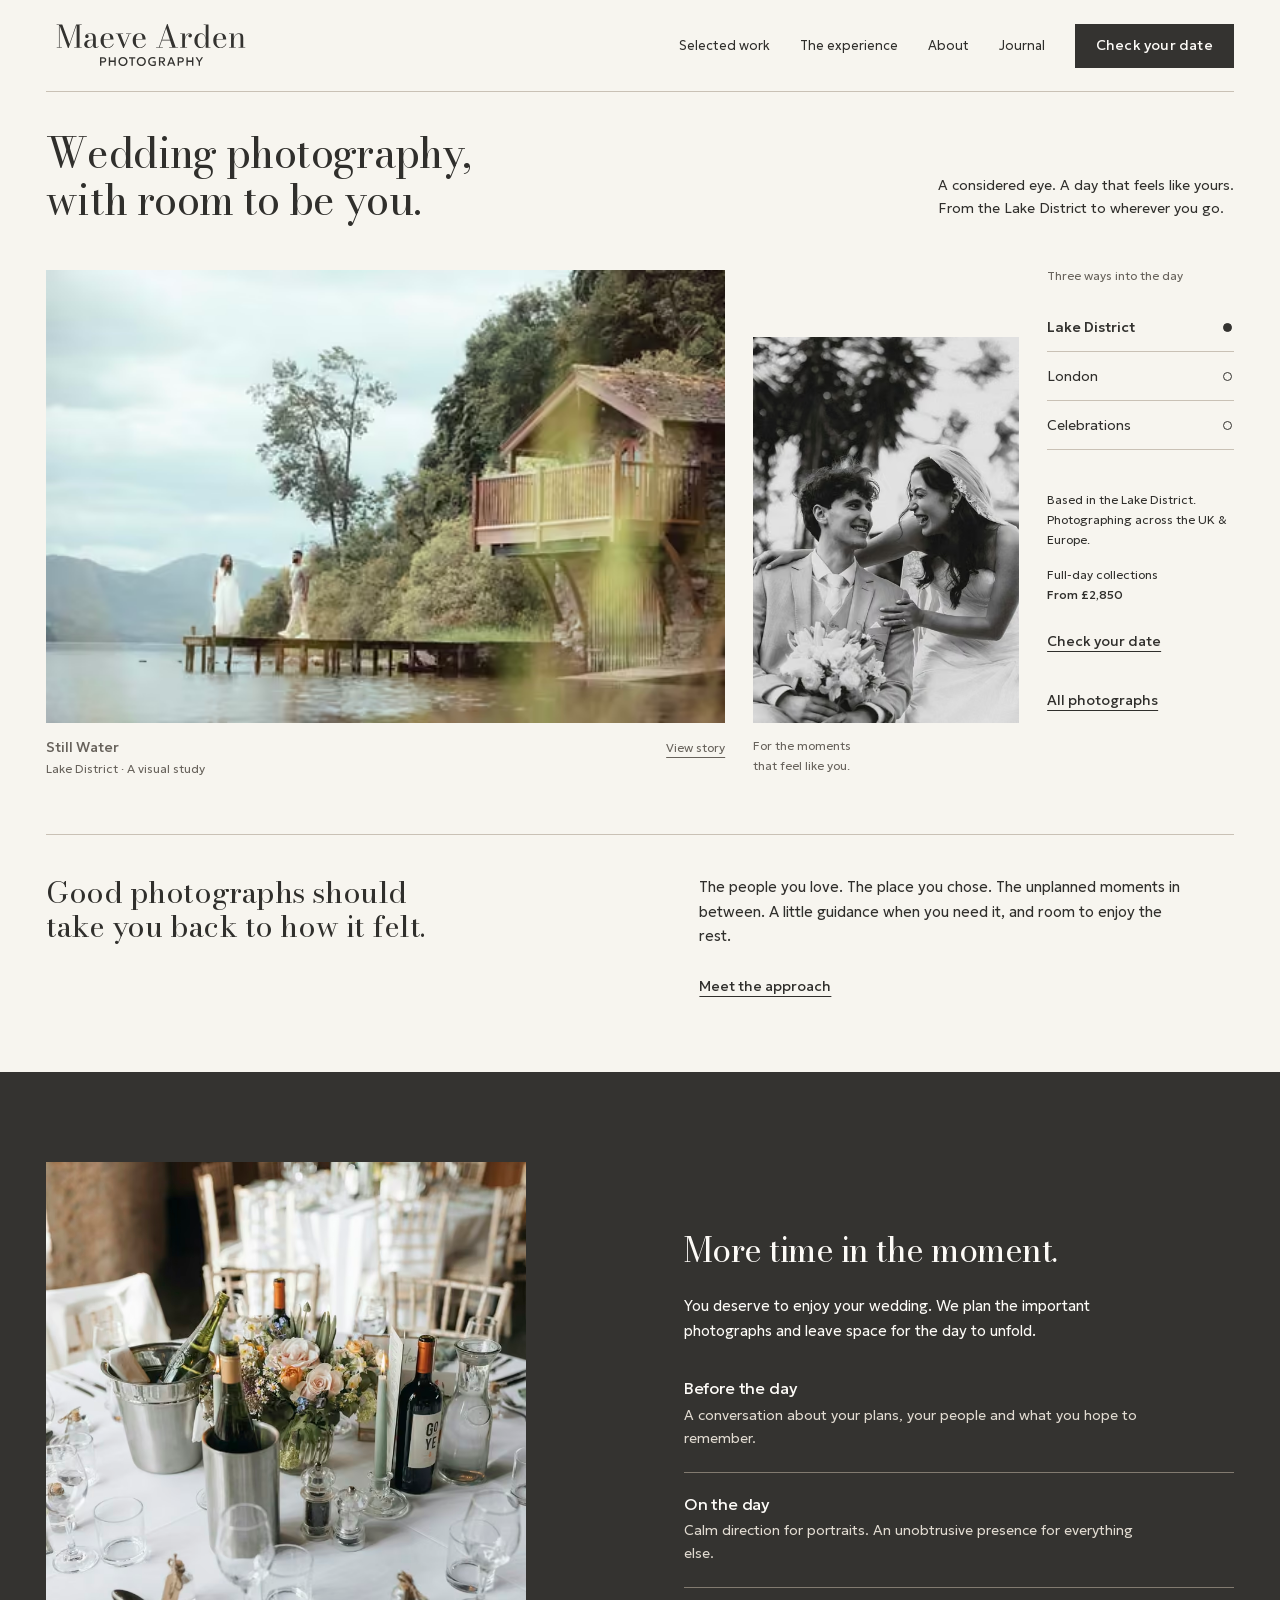
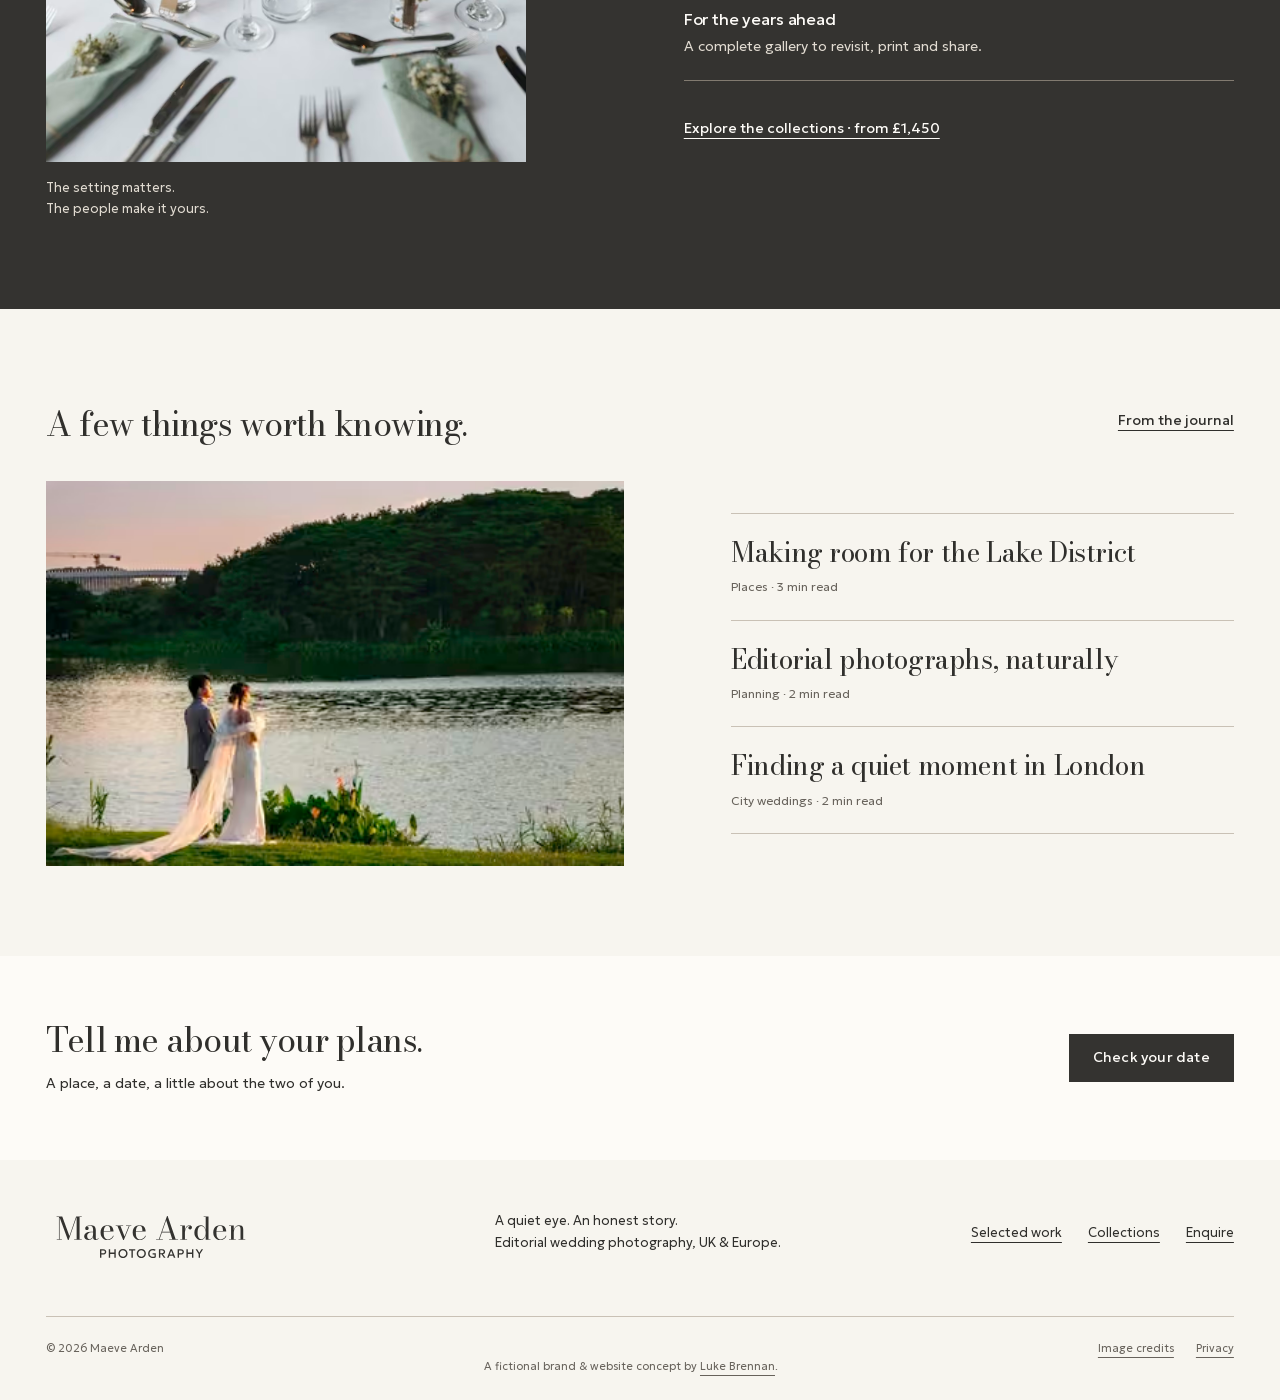
==== commit ae4feda2: "Add outlined serif logo and matching MA brand assets" ====
--- a/index.html
+++ b/index.html
@@ -1,7 +1,7 @@
 <!doctype html>
-<html lang="en-GB"><head><meta charset="utf-8"><meta name="viewport" content="width=device-width,initial-scale=1"><title>Editorial Wedding Photographer, UK &amp; Europe | Maeve Arden Photography</title><meta name="description" content="Natural wedding photography with an editorial finish. Explore the Maeve Arden portfolio concept, collections and relaxed approach across the Lake District, UK and Europe."><meta name="robots" content="index,follow,max-image-preview:large"><meta name="theme-color" content="#f7f5ef"><link rel="canonical" href="https://lukebrennan.github.io/Maeve-Arden-Photography/"><meta property="og:type" content="website"><meta property="og:title" content="Editorial Wedding Photographer, UK &amp; Europe | Maeve Arden Photography"><meta property="og:description" content="Natural wedding photography with an editorial finish. Explore the Maeve Arden portfolio concept, collections and relaxed approach across the Lake District, UK and Europe."><meta property="og:url" content="https://lukebrennan.github.io/Maeve-Arden-Photography/"><meta property="og:image" content="https://lukebrennan.github.io/Maeve-Arden-Photography/assets/images/social.jpg"><meta property="og:image:width" content="1200"><meta property="og:image:height" content="630"><meta property="og:image:alt" content="Bride and groom laughing together — Maeve Arden Photography concept"><meta property="og:locale" content="en_GB"><meta name="twitter:card" content="summary_large_image"><link rel="icon" type="image/svg+xml" href="assets/icons/favicon.svg?v=9ba0c9dc"><link rel="manifest" href="site.webmanifest"><link rel="preload" as="image" type="image/avif" href="assets/images/still-water-800.avif" imagesrcset="assets/images/still-water-480.avif 480w, assets/images/still-water-800.avif 800w, assets/images/still-water-1200.avif 1200w, assets/images/still-water-1600.avif 1600w" imagesizes="(max-width: 600px) calc(100vw - 40px), (max-width: 900px) 65vw, 56vw" fetchpriority="high"><link rel="preload" as="font" type="font/woff2" crossorigin href="assets/fonts/geologica-latin.woff2"><link rel="preload" as="font" type="font/woff2" crossorigin href="assets/fonts/bodoni-moda-latin.woff2"><link rel="stylesheet" href="assets/css/style.css?v=bac5d591"><script type="application/ld+json">{"@context": "https://schema.org", "@graph": [{"@type": "WebSite", "@id": "https://lukebrennan.github.io/Maeve-Arden-Photography/#website", "url": "https://lukebrennan.github.io/Maeve-Arden-Photography/", "name": "Maeve Arden Photography", "description": "An editorial wedding photography website concept by Luke Brennan."}, {"@type": "WebPage", "@id": "https://lukebrennan.github.io/Maeve-Arden-Photography/#page", "name": "Editorial Wedding Photographer, UK & Europe | Maeve Arden Photography", "description": "Natural wedding photography with an editorial finish. Explore the Maeve Arden portfolio concept, collections and relaxed approach across the Lake District, UK and Europe.", "url": "https://lukebrennan.github.io/Maeve-Arden-Photography/", "isPartOf": {"@id": "https://lukebrennan.github.io/Maeve-Arden-Photography/#website"}}]}</script><script src="assets/js/main.js?v=d3314068" defer></script></head><body data-asset-prefix=""><a class="skip-link" href="#main">Skip to content</a>
-<header class="site-header"><noscript><style>.desktop-nav{display:flex;flex-wrap:wrap}.menu-toggle{display:none}.header-inner{flex-wrap:wrap;padding-block:16px}</style></noscript><div class="header-inner"><a class="brand" href="index.html" aria-label="Maeve Arden Photography home"><span><span class="brand-name">Maeve Arden</span><span class="brand-sub">Wedding photography</span></span></a><nav class="desktop-nav" aria-label="Main navigation"><a href="portfolio.html">Selected work</a><a href="weddings.html">The experience</a><a href="about.html">About</a><a href="journal.html">Journal</a><a class="button button-small" href="contact.html">Check your date </a></nav><button class="menu-toggle" type="button" aria-label="Open navigation" aria-haspopup="dialog" aria-controls="navigation-dialog" aria-expanded="false" data-menu-open><span>Menu</span><svg width="20" height="16" viewBox="0 0 20 16" aria-hidden="true"><path d="M1 4h18M1 12h18" stroke="currentColor" stroke-width="1.5"/></svg></button></div></header>
+<html lang="en-GB"><head><meta charset="utf-8"><meta name="viewport" content="width=device-width,initial-scale=1"><title>Editorial Wedding Photographer, UK &amp; Europe | Maeve Arden Photography</title><meta name="description" content="Natural wedding photography with an editorial finish. Explore the Maeve Arden portfolio concept, collections and relaxed approach across the Lake District, UK and Europe."><meta name="robots" content="index,follow,max-image-preview:large"><meta name="theme-color" content="#f7f5ef"><link rel="canonical" href="https://lukebrennan.github.io/Maeve-Arden-Photography/"><meta property="og:type" content="website"><meta property="og:title" content="Editorial Wedding Photographer, UK &amp; Europe | Maeve Arden Photography"><meta property="og:description" content="Natural wedding photography with an editorial finish. Explore the Maeve Arden portfolio concept, collections and relaxed approach across the Lake District, UK and Europe."><meta property="og:url" content="https://lukebrennan.github.io/Maeve-Arden-Photography/"><meta property="og:image" content="https://lukebrennan.github.io/Maeve-Arden-Photography/assets/images/social.jpg"><meta property="og:image:width" content="1200"><meta property="og:image:height" content="630"><meta property="og:image:alt" content="Bride and groom laughing together — Maeve Arden Photography concept"><meta property="og:locale" content="en_GB"><meta name="twitter:card" content="summary_large_image"><link rel="icon" type="image/svg+xml" href="assets/icons/favicon.svg?v=21571088"><link rel="manifest" href="site.webmanifest"><link rel="preload" as="image" type="image/avif" href="assets/images/still-water-800.avif" imagesrcset="assets/images/still-water-480.avif 480w, assets/images/still-water-800.avif 800w, assets/images/still-water-1200.avif 1200w, assets/images/still-water-1600.avif 1600w" imagesizes="(max-width: 600px) calc(100vw - 40px), (max-width: 900px) 65vw, 56vw" fetchpriority="high"><link rel="preload" as="font" type="font/woff2" crossorigin href="assets/fonts/geologica-latin.woff2"><link rel="preload" as="font" type="font/woff2" crossorigin href="assets/fonts/bodoni-moda-latin.woff2"><link rel="stylesheet" href="assets/css/style.css?v=d66c6fb2"><script type="application/ld+json">{"@context": "https://schema.org", "@graph": [{"@type": "WebSite", "@id": "https://lukebrennan.github.io/Maeve-Arden-Photography/#website", "url": "https://lukebrennan.github.io/Maeve-Arden-Photography/", "name": "Maeve Arden Photography", "description": "An editorial wedding photography website concept by Luke Brennan."}, {"@type": "WebPage", "@id": "https://lukebrennan.github.io/Maeve-Arden-Photography/#page", "name": "Editorial Wedding Photographer, UK & Europe | Maeve Arden Photography", "description": "Natural wedding photography with an editorial finish. Explore the Maeve Arden portfolio concept, collections and relaxed approach across the Lake District, UK and Europe.", "url": "https://lukebrennan.github.io/Maeve-Arden-Photography/", "isPartOf": {"@id": "https://lukebrennan.github.io/Maeve-Arden-Photography/#website"}}]}</script><script src="assets/js/main.js?v=d3314068" defer></script></head><body data-asset-prefix=""><a class="skip-link" href="#main">Skip to content</a>
+<header class="site-header"><noscript><style>.desktop-nav{display:flex;flex-wrap:wrap}.menu-toggle{display:none}.header-inner{flex-wrap:wrap;padding-block:16px}</style></noscript><div class="header-inner"><a class="brand" href="index.html" aria-label="Maeve Arden Photography home"><picture class="brand-picture"><source media="(max-width: 360px)" srcset="assets/icons/maeve-arden-wordmark.svg?v=24a4d34e"><img class="brand-logo" src="assets/icons/maeve-arden-logo.svg?v=24a4d34e" width="450" height="96" alt="" fetchpriority="high" decoding="async"></picture></a><nav class="desktop-nav" aria-label="Main navigation"><a href="portfolio.html">Selected work</a><a href="weddings.html">The experience</a><a href="about.html">About</a><a href="journal.html">Journal</a><a class="button button-small" href="contact.html">Check your date </a></nav><button class="menu-toggle" type="button" aria-label="Open navigation" aria-haspopup="dialog" aria-controls="navigation-dialog" aria-expanded="false" data-menu-open><span>Menu</span><svg width="20" height="16" viewBox="0 0 20 16" aria-hidden="true"><path d="M1 4h18M1 12h18" stroke="currentColor" stroke-width="1.5"/></svg></button></div></header>
 <dialog id="navigation-dialog" class="navigation-dialog" aria-labelledby="navigation-title"><div class="menu-head"><h2 id="navigation-title">Explore Maeve Arden</h2><button class="icon-button" type="button" data-menu-close aria-label="Close navigation"><svg width="18" height="18" viewBox="0 0 18 18" aria-hidden="true"><path d="m3 3 12 12M15 3 3 15" fill="none" stroke="currentColor" stroke-width="1.5"/></svg></button></div><nav aria-label="Mobile navigation"><a href="portfolio.html">Selected work</a><a href="weddings.html">The experience</a><a href="about.html">About</a><a href="journal.html">Journal</a><a href="contact.html">Check your date </a></nav></dialog><main id="main" tabindex="-1"><section class="folio container" aria-labelledby="folio-title"><div class="folio-intro"><h1 id="folio-title">Wedding photography,<br>with room to be you.</h1><p>A considered eye. A day that feels like yours.<br>From the Lake District to wherever you go.</p></div><div class="folio-stage" data-folio><figure class="folio-main"><a class="folio-photo" href="stories/still-water.html" data-folio-primary data-photo="still-water" aria-label="Explore Still Water"><picture class="" data-photo="still-water"><source type="image/avif" srcset="assets/images/still-water-480.avif 480w, assets/images/still-water-800.avif 800w, assets/images/still-water-1200.avif 1200w, assets/images/still-water-1600.avif 1600w" sizes="(max-width: 600px) calc(100vw - 40px), (max-width: 900px) 65vw, 56vw"><img src="assets/images/still-water-800.webp" srcset="assets/images/still-water-480.webp 480w, assets/images/still-water-800.webp 800w, assets/images/still-water-1200.webp 1200w, assets/images/still-water-1600.webp 1600w" sizes="(max-width: 600px) calc(100vw - 40px), (max-width: 900px) 65vw, 56vw" width="2400" height="1601" alt="Newlyweds standing together at the end of a wooden jetty" fetchpriority="high" loading="eager" decoding="async"></picture></a><figcaption class="folio-caption"><span role="status" data-folio-caption><strong>Still Water</strong>Lake District · A visual study</span><a href="stories/still-water.html" data-folio-story>View story</a></figcaption><p class="mobile-collection"><a href="weddings.html#collections">Full-day collections from £2,850</a></p></figure><figure class="folio-secondary"><a class="folio-photo" href="portfolio.html#hero" data-folio-secondary><picture class="" data-photo="hero"><source type="image/avif" srcset="assets/images/hero-480.avif 480w, assets/images/hero-800.avif 800w, assets/images/hero-1200.avif 1200w, assets/images/hero-1600.avif 1600w" sizes="(max-width: 600px) 0px, 23vw"><img src="assets/images/hero-800.webp" srcset="assets/images/hero-480.webp 480w, assets/images/hero-800.webp 800w, assets/images/hero-1200.webp 1200w, assets/images/hero-1600.webp 1600w" sizes="(max-width: 600px) 0px, 23vw" width="2400" height="3600" alt="Bride and groom sharing a laugh on their wedding day" loading="lazy" decoding="async"></picture></a><figcaption>For the moments<br>that feel like you.</figcaption></figure><aside class="folio-index"><p>Three ways into the day</p><div class="place-controls" aria-label="Explore by place and feeling" role="group" data-folio-controls hidden><button type="button" data-place="lake" aria-pressed="true">Lake District</button><button type="button" data-place="city" aria-pressed="false">London</button><button type="button" data-place="celebration" aria-pressed="false">Celebrations</button></div><noscript><p><a href="stories/still-water.html">Lake District</a> · <a href="stories/city-softened.html">London</a> · <a href="stories/after-the-quiet.html">Celebrations</a></p></noscript><div class="folio-practical"><p>Based in the Lake District.<br>Photographing across the UK & Europe.</p><p>Full-day collections<strong>From £2,850</strong></p><a class="text-link" href="contact.html">Check your date</a><br><a class="text-link" href="portfolio.html">All photographs</a></div></aside></div></section>
 <section class="container approach-note"><h2>Good photographs should<br>take you back to how it felt.</h2><div><p>The people you love. The place you chose. The unplanned moments in between. A little guidance when you need it, and room to enjoy the rest.</p><a class="text-link" href="about.html">Meet the approach</a></div></section>
 <section class="experience-section" aria-labelledby="experience-title"><div class="container experience-grid"><div class="experience-image"><picture class="" data-photo="table"><source type="image/avif" srcset="assets/images/table-480.avif 480w, assets/images/table-800.avif 800w, assets/images/table-1200.avif 1200w, assets/images/table-1600.avif 1600w" sizes="(max-width: 600px) 45vw, 38vw"><img src="assets/images/table-800.webp" srcset="assets/images/table-480.webp 480w, assets/images/table-800.webp 800w, assets/images/table-1200.webp 1200w, assets/images/table-1600.webp 1600w" sizes="(max-width: 600px) 45vw, 38vw" width="2400" height="3200" alt="Wedding reception table with flowers and candlelight" loading="lazy" decoding="async"></picture><span class="image-caption">The setting matters.<br>The people make it yours.</span></div><div class="experience-copy"><h2 id="experience-title">More time in the moment.</h2><p>You deserve to enjoy your wedding. We plan the important photographs and leave space for the day to unfold.</p><div class="experience-point"><h3>Before the day</h3><p>A conversation about your plans, your people and what you hope to remember.</p></div><div class="experience-point"><h3>On the day</h3><p>Calm direction for portraits. An unobtrusive presence for everything else.</p></div><div class="experience-point"><h3>For the years ahead</h3><p>A complete gallery to revisit, print and share.</p></div><a class="text-link" href="weddings.html#collections">Explore the collections · from £1,450</a></div></div></section>
-<section class="section container" aria-labelledby="journal-title"><div class="section-heading"><h2 id="journal-title">A few things worth knowing.</h2><a class="text-link" href="journal.html">From the journal</a></div><div class="journal-feature"><a class="journal-feature-image" href="journal/lake-district-wedding-photography.html" aria-label="Read Making room for the Lake District"><picture class="" data-photo="lake-sunset"><source type="image/avif" srcset="assets/images/lake-sunset-480.avif 480w, assets/images/lake-sunset-800.avif 800w, assets/images/lake-sunset-1200.avif 1200w, assets/images/lake-sunset-1600.avif 1600w" sizes="(max-width: 600px) calc(100vw - 40px), 50vw"><img src="assets/images/lake-sunset-800.webp" srcset="assets/images/lake-sunset-480.webp 480w, assets/images/lake-sunset-800.webp 800w, assets/images/lake-sunset-1200.webp 1200w, assets/images/lake-sunset-1600.webp 1600w" sizes="(max-width: 600px) calc(100vw - 40px), 50vw" width="2400" height="1350" alt="Newlyweds beside a still lake at sunset" loading="lazy" decoding="async"></picture></a><div class="journal-links"><a href="journal/lake-district-wedding-photography.html"><h3>Making room for the Lake District</h3><span>Places · 3 min read</span></a><a href="journal/editorial-wedding-photographs.html"><h3>Editorial photographs, naturally</h3><span>Planning · 2 min read</span></a><a href="journal/london-wedding-portraits.html"><h3>Finding a quiet moment in London</h3><span>City weddings · 2 min read</span></a></div></div></section><section class="closing-cta"><div class="container"><div><h2>Tell me about your plans.</h2><p>A place, a date, a little about the two of you.</p></div><a class="button button-light" href="contact.html">Check your date </a></div></section></main><footer class="site-footer"><div class="container"><div class="footer-top"><a class="brand" href="index.html" aria-label="Maeve Arden Photography home"><span><span class="brand-name">Maeve Arden</span><span class="brand-sub">Wedding photography</span></span></a><p>A quiet eye. An honest story.<br>Editorial wedding photography, UK & Europe.</p><nav aria-label="Footer navigation"><a href="portfolio.html">Selected work</a><a href="weddings.html">Collections</a><a href="contact.html">Enquire </a></nav></div><div class="footer-bottom"><p>© <span data-year>2026</span> Maeve Arden</p><p>A fictional brand & website concept by <a href="https://github.com/lukebrennan">Luke Brennan</a>.</p><div><a href="credits.html">Image credits</a><a href="privacy.html">Privacy</a></div></div></div></footer><a class="mobile-enquire" href="contact.html">Check your date </a></body></html>+<section class="section container" aria-labelledby="journal-title"><div class="section-heading"><h2 id="journal-title">A few things worth knowing.</h2><a class="text-link" href="journal.html">From the journal</a></div><div class="journal-feature"><a class="journal-feature-image" href="journal/lake-district-wedding-photography.html" aria-label="Read Making room for the Lake District"><picture class="" data-photo="lake-sunset"><source type="image/avif" srcset="assets/images/lake-sunset-480.avif 480w, assets/images/lake-sunset-800.avif 800w, assets/images/lake-sunset-1200.avif 1200w, assets/images/lake-sunset-1600.avif 1600w" sizes="(max-width: 600px) calc(100vw - 40px), 50vw"><img src="assets/images/lake-sunset-800.webp" srcset="assets/images/lake-sunset-480.webp 480w, assets/images/lake-sunset-800.webp 800w, assets/images/lake-sunset-1200.webp 1200w, assets/images/lake-sunset-1600.webp 1600w" sizes="(max-width: 600px) calc(100vw - 40px), 50vw" width="2400" height="1350" alt="Newlyweds beside a still lake at sunset" loading="lazy" decoding="async"></picture></a><div class="journal-links"><a href="journal/lake-district-wedding-photography.html"><h3>Making room for the Lake District</h3><span>Places · 3 min read</span></a><a href="journal/editorial-wedding-photographs.html"><h3>Editorial photographs, naturally</h3><span>Planning · 2 min read</span></a><a href="journal/london-wedding-portraits.html"><h3>Finding a quiet moment in London</h3><span>City weddings · 2 min read</span></a></div></div></section><section class="closing-cta"><div class="container"><div><h2>Tell me about your plans.</h2><p>A place, a date, a little about the two of you.</p></div><a class="button button-light" href="contact.html">Check your date </a></div></section></main><footer class="site-footer"><div class="container"><div class="footer-top"><a class="brand" href="index.html" aria-label="Maeve Arden Photography home"><picture class="brand-picture"><source media="(max-width: 360px)" srcset="assets/icons/maeve-arden-wordmark.svg?v=24a4d34e"><img class="brand-logo" src="assets/icons/maeve-arden-logo.svg?v=24a4d34e" width="450" height="96" alt="" fetchpriority="high" decoding="async"></picture></a><p>A quiet eye. An honest story.<br>Editorial wedding photography, UK & Europe.</p><nav aria-label="Footer navigation"><a href="portfolio.html">Selected work</a><a href="weddings.html">Collections</a><a href="contact.html">Enquire </a></nav></div><div class="footer-bottom"><p>© <span data-year>2026</span> Maeve Arden</p><p>A fictional brand & website concept by <a href="https://github.com/lukebrennan">Luke Brennan</a>.</p><div><a href="credits.html">Image credits</a><a href="privacy.html">Privacy</a></div></div></div></footer><a class="mobile-enquire" href="contact.html">Check your date </a></body></html>
--- a/assets/css/style.css
+++ b/assets/css/style.css
@@ -1 +1 @@
-@font-face{font-family:"Bodoni Moda";src:url('../fonts/bodoni-moda-latin.woff2') format('woff2');font-style:normal;font-weight:400;font-display:swap}@font-face{font-family:Geologica;src:url('../fonts/geologica-latin.woff2') format('woff2');font-style:normal;font-weight:100 900;font-display:swap}:root{--display:"Bodoni Moda",Georgia,serif;--body:Geologica,sans-serif;--control-line:#8a8379;--ground:#f7f5ef;--paper:#fdfbf7;--ink:#302f2c;--muted:#67625b;--charcoal:#343330;--line:#c9c1b5;--inverse-line:#827b70;--error:#9d2926;--gutter:clamp(20px,3.6vw,64px);--space:clamp(64px,7vw,112px);--measure:70ch;--ease:cubic-bezier(.16,1,.3,1)}*{box-sizing:border-box}html{scroll-behavior:smooth;scroll-padding-top:110px}body{margin:0;background:var(--ground);color:var(--ink);font:300 16px/1.65 var(--body);-webkit-font-smoothing:antialiased}body.dialog-open{overflow:hidden}::selection{background:var(--charcoal);color:var(--paper)}input,textarea{caret-color:var(--charcoal)}*{scrollbar-color:var(--charcoal) var(--ground);scrollbar-width:thin}[hidden]{display:none!important}a{color:inherit;text-decoration-thickness:1px;text-underline-offset:5px}a:hover{text-decoration-color:currentColor}button,input,textarea{font:inherit}button,a{-webkit-tap-highlight-color:transparent}button{color:inherit;cursor:pointer}button:disabled{cursor:wait;opacity:.6}a,button,input,textarea,summary{touch-action:manipulation}:focus-visible{outline:2px solid currentColor;outline-offset:5px}h1,h2,h3,p,figure{margin:0}h1,h2,h3{font-family:var(--display);font-optical-sizing:auto;font-weight:400;line-height:1.15;text-wrap:balance;letter-spacing:-.015em}h1{font-size:clamp(34px,3.3vw,46px);max-width:24ch}h2{font-size:clamp(29px,2.6vw,37px);max-width:28ch}h3{font-size:25px;letter-spacing:-.015em}em{font-style:normal}p{max-width:var(--measure)}p+p{margin-top:18px}img{display:block;max-width:100%;height:auto}picture{display:block}picture img{width:100%}button,fieldset{border:0}fieldset{padding:0;margin:0;min-width:0}legend{margin-bottom:12px}ul{padding-left:20px}li+li{margin-top:6px}.container{width:calc(100% - var(--gutter)*2);max-width:1504px;margin-inline:auto}.section{padding-block:var(--space)}.eyebrow{display:none}.small-note,.form-note,.image-caption,figcaption{font-size:13px;color:var(--muted)}.small-note{margin-top:28px}.text-link{display:inline-flex;gap:14px;align-items:center;min-height:44px;font-size:14px;font-weight:400;text-decoration:underline}.button{letter-spacing:.015em;display:inline-flex;align-items:center;justify-content:center;min-height:48px;padding:12px 23px;background:var(--charcoal);color:var(--paper);font-size:14px;font-weight:400;text-align:center;text-decoration:none;line-height:1.4;border:1px solid transparent;transition:background .18s}.button:hover{background:#22221f}.button-light{background:var(--paper);color:var(--charcoal)}.button-light:hover{background:var(--ground)}.button-outline{background:transparent;border-color:var(--charcoal);color:var(--charcoal)}.button-outline:hover{background:var(--charcoal);color:var(--paper)}.button-small{min-height:44px;padding:10px 20px}.icon-button{width:46px;height:46px;display:grid;place-items:center;background:transparent;font-size:24px;border:1px solid currentColor}.icon-button:hover{background:var(--ground);color:var(--ink)}.skip-link{position:fixed;top:10px;left:20px;transform:translateY(-160%);padding:12px 20px;background:var(--charcoal);color:white;z-index:100}.skip-link:focus{transform:none}.visually-hidden{position:absolute;width:1px;height:1px;padding:0;margin:-1px;overflow:hidden;clip:rect(0,0,0,0);white-space:nowrap;border:0}.site-header{position:sticky;top:0;z-index:20;background:var(--ground)}.header-inner{width:calc(100% - var(--gutter)*2);max-width:1504px;margin:auto;min-height:92px;display:flex;align-items:center;justify-content:space-between;gap:28px;border-bottom:1px solid var(--line)}.brand{text-decoration:none;display:inline-flex;align-items:center}.brand-name{font-family:var(--display);font-optical-sizing:auto;font-size:33px;font-weight:400;letter-spacing:-.025em;line-height:1.1}.brand-sub{font-family:var(--body);display:block;font-size:11px;font-weight:350;letter-spacing:.04em;margin-top:5px}.desktop-nav{display:flex;gap:30px;align-items:center}.desktop-nav>a:not(.button){min-height:44px;display:flex;align-items:center;text-decoration:none;font-size:13px}.desktop-nav>a:hover,.desktop-nav>a[aria-current]{text-decoration:underline}.menu-toggle{display:none;align-items:center;gap:14px;background:transparent;min-height:44px;padding:0;font-size:14px}.navigation-dialog{position:fixed;inset:0 0 auto auto;width:min(460px,100%);max-width:100%;max-height:100dvh;margin:0;padding:28px;background:var(--ground);color:var(--ink)}dialog::backdrop{background:rgb(24 23 21/.65)}.menu-head{display:flex;align-items:center;justify-content:space-between;gap:20px}.menu-head h2{font-family:var(--body);font-size:20px}.navigation-dialog nav{display:flex;flex-direction:column;padding:40px 0;gap:8px}.navigation-dialog nav a{font-size:26px;min-height:52px;text-decoration:none}.navigation-dialog nav a:hover{text-decoration:underline}.folio{padding-top:38px;padding-bottom:54px}.folio-intro{display:flex;justify-content:space-between;gap:48px;align-items:flex-end;margin-bottom:35px}.folio-intro h1{font-size:clamp(36px,3.25vw,46px);line-height:1.12;max-width:24ch}.folio-intro p{max-width:33ch;font-size:14px;padding-bottom:3px}.folio-stage{display:grid;grid-template-columns:minmax(0,6fr) minmax(0,2.35fr) minmax(160px,1.65fr);gap:28px;align-items:end}.folio-main,.folio-secondary{min-width:0}.folio-photo{display:block;overflow:hidden}.folio-main .folio-photo{aspect-ratio:1.5}.folio-secondary .folio-photo{aspect-ratio:.69}.folio-photo picture,.folio-photo img{height:100%;width:100%;object-fit:cover}.folio-photo[data-photo='city-softened'] img{object-position:50% 100%}.folio-photo[data-photo='celebration'] img{object-position:50% 30%}.folio-caption{display:flex;justify-content:space-between;gap:12px;align-items:baseline;padding-top:13px;font-size:12px;min-height:57px}.folio-caption strong{font-weight:450;display:block;font-size:14px}.folio-caption a{white-space:nowrap}.folio-secondary figcaption{font-size:12px;margin-top:13px;min-height:44px}.folio-index{align-self:stretch;display:flex;flex-direction:column;padding-top:8px}.folio-index>p{font-size:12px;color:var(--muted);margin-bottom:18px}.place-controls{display:flex;flex-direction:column;gap:1px}.place-controls button{font-size:14px;text-align:left;background:none;min-height:48px;padding:9px 0;border-bottom:1px solid var(--line);font-weight:300;position:relative}.place-controls button[aria-pressed='true']{font-weight:500;color:var(--charcoal)}.place-controls button::after{content:'';position:absolute;right:2px;top:19px;width:7px;height:7px;border:1px solid var(--charcoal);border-radius:50%}.place-controls button[aria-pressed='true']::after{background:var(--charcoal)}.folio-practical{margin-top:auto;padding:40px 0 57px;font-size:12px}.folio-practical p+p{margin-top:16px}.folio-practical strong{font-weight:450;display:block}.folio-practical .text-link{margin-top:15px}.folio-stage[data-loading='true'] .place-controls{opacity:.6}.folio-stage.is-changing .folio-photo{animation:unfold .3s var(--ease)}@keyframes unfold{from{clip-path:inset(0 1.5% 0 0);filter:brightness(.94)}to{clip-path:inset(0);filter:brightness(1)}}.approach-note{display:grid;grid-template-columns:1fr 1fr;gap:10%;padding:40px 0 64px;border-top:1px solid var(--line)}.approach-note h2{max-width:28ch;font-size:30px}.approach-note p{font-size:15px;max-width:49ch}.approach-note .text-link{margin-top:15px}.experience-section{background:var(--charcoal);color:var(--paper);padding:var(--space) 0}.experience-grid{display:grid;grid-template-columns:.9fr 1fr;gap:12%;align-items:center}.experience-image{max-width:480px}.experience-image picture{aspect-ratio:4/5;overflow:hidden}.experience-image img{height:100%;object-fit:cover}.experience-image .image-caption{display:block;margin-top:15px;color:#e1dbd1}.experience-copy>p{margin-top:25px;max-width:48ch;font-size:15px}.experience-point{padding:22px 0;border-bottom:1px solid var(--inverse-line)}.experience-point:first-of-type{margin-top:14px}.experience-point>span{display:none}.experience-point h3{font-family:var(--body);font-size:16px;font-weight:400;letter-spacing:-.01em}.experience-point p{margin-top:6px;color:#e1dbd1;font-size:14px;max-width:48ch}.experience-copy .text-link{margin-top:26px}.section-heading{display:flex;justify-content:space-between;gap:40px;align-items:flex-end;margin-bottom:38px}.section-heading>p{font-size:14px;max-width:43ch}.journal-feature{display:grid;grid-template-columns:1.15fr 1fr;gap:9%;align-items:center}.journal-feature-image{display:block;aspect-ratio:1.5;overflow:hidden}.journal-feature-image picture,.journal-feature-image img{height:100%;object-fit:cover}.journal-links{border-top:1px solid var(--line)}.journal-links a{display:block;padding:23px 0;text-decoration:none;border-bottom:1px solid var(--line)}.journal-links a:hover h3{text-decoration:underline;text-underline-offset:5px}.journal-links span{font-size:12px;color:var(--muted);display:block;margin-bottom:8px}.journal-links h3{font-size:27px;max-width:26ch}.closing-cta{background:var(--paper);padding:65px 0}.closing-cta .container{display:flex;align-items:center;justify-content:space-between;gap:32px}.closing-cta p{margin-top:13px;font-size:14px}.closing-cta .button-light{background:var(--charcoal);color:var(--paper)}.site-footer{padding:50px 0 25px}.footer-top{display:flex;align-items:flex-start;justify-content:space-between;gap:40px;padding-bottom:50px}.footer-top>p{font-size:13px;max-width:32ch}.footer-top nav{display:flex;gap:26px;font-size:13px}.footer-top nav a{display:inline-flex;min-height:44px;align-items:center}.footer-bottom{display:flex;justify-content:space-between;gap:20px;padding-top:22px;border-top:1px solid var(--line);font-size:11px;color:var(--muted)}.footer-bottom>div{display:flex;gap:22px}.mobile-enquire{display:none}.page-intro,.article-heading{padding-top:42px;padding-bottom:50px}.breadcrumbs{display:flex;gap:12px;font-size:12px;color:var(--muted);margin-bottom:30px}.intro-summary{margin-top:23px;font-size:16px;max-width:62ch}.gallery-section{padding-bottom:25px}.gallery-toolbar{display:flex;align-items:center;justify-content:space-between;gap:20px;margin-bottom:28px;border-bottom:1px solid var(--line)}.gallery-toolbar>p{font-size:12px;white-space:nowrap}.gallery-filters{display:flex;flex-wrap:wrap;gap:28px}.gallery-filters button{min-height:50px;background:transparent;padding:7px 0;font-size:14px;border-bottom:2px solid transparent}.gallery-filters button[aria-pressed='true']{font-weight:500;border-color:var(--charcoal);color:var(--charcoal)}.gallery-grid{columns:2;column-gap:52px}.gallery-tile{display:block;break-inside:avoid;margin-bottom:46px;text-decoration:none;cursor:zoom-in}.gallery-grid .gallery-tile:nth-child(2){padding-top:60px}.gallery-image{position:relative}.gallery-image picture img{height:auto}.gallery-caption{display:flex;gap:20px;justify-content:space-between;padding-top:13px;align-items:baseline}.gallery-caption h2{font-family:var(--body);font-size:16px;letter-spacing:-.015em}.gallery-caption>span{font-size:12px;color:var(--muted)}.gallery-expand{position:absolute;right:15px;bottom:15px;width:36px;height:36px;display:grid;place-items:center;background:var(--paper);color:var(--charcoal)}.work-grid{display:grid;grid-template-columns:1.25fr .8fr 1fr;gap:40px;align-items:start}.work-card{text-decoration:none}.work-card:nth-child(2){padding-top:70px}.work-image{position:relative;aspect-ratio:.85;overflow:hidden}.work-image picture,.work-image img{height:100%;object-fit:cover}.work-card:first-child .work-image{aspect-ratio:1.2}.work-caption{padding-top:18px}.work-caption h3{font-size:25px}.work-number,.image-action{display:none}.journal-grid{display:grid;grid-template-columns:1.2fr 1fr 1fr;gap:40px}.journal-grid>.journal-card:nth-child(2){padding-top:70px}.journal-card{text-decoration:none}.journal-image{aspect-ratio:1.2;overflow:hidden}.journal-image picture,.journal-image img{height:100%;object-fit:cover}.journal-card h3,.journal-card h2{margin:18px 0 10px;font-size:28px}.journal-list{padding-bottom:var(--space)}.wide-photo{height:clamp(260px,40vw,540px);overflow:hidden}.wide-photo picture,.wide-photo img{height:100%;object-fit:cover;object-position:50% 10%}.pricing-grid{border-top:1px solid var(--line)}.price-card{display:grid;grid-template-columns:1fr .6fr 1.2fr;gap:18px 50px;padding:42px 30px;border-bottom:1px solid var(--line);align-items:start}.price-card h3{font-size:31px;grid-column:1;grid-row:1}.price-card>p:not(.eyebrow){grid-column:1;grid-row:2;font-size:14px;max-width:28ch}.price{grid-column:2;grid-row:1/3;font-size:26px;letter-spacing:-.015em;font-variant-numeric:tabular-nums;line-height:1.4}.price span{display:block;font-size:12px;letter-spacing:0}.price-card ul{grid-column:3;grid-row:1/4;margin:0;padding:0;list-style:none;font-size:14px;columns:1}.price-card li{padding-bottom:4px}.price-card .button{grid-column:1/3;justify-self:start;margin-top:7px}.price-card.featured{background:var(--charcoal);color:var(--paper);border-color:var(--charcoal)}.split-story{display:grid;grid-template-columns:1.25fr 1fr;gap:9%;align-items:center}.split-story>div>p{margin-block:24px;font-size:15px}.faq-section{display:grid;grid-template-columns:1fr 1.5fr;gap:12%}.faq-section>div>p{margin-top:20px;font-size:14px}.faq-list{border-top:1px solid var(--line)}details{border-bottom:1px solid var(--line)}summary{padding:23px 0;cursor:pointer;display:flex;gap:24px;justify-content:space-between;font-size:15px;list-style:none}summary::-webkit-details-marker{display:none}details p{padding-bottom:24px;font-size:14px}details[open] summary>span{transform:rotate(45deg)}.about-layout{display:grid;grid-template-columns:1.2fr 1fr;gap:9%;align-items:center}.about-image .image-caption{display:block;margin-top:14px}.about-copy>p{margin-top:22px;font-size:15px}.about-copy>.text-link{margin-top:24px}.values-grid{display:grid;grid-template-columns:1fr 1fr 1fr;gap:50px;padding-top:30px;border-top:1px solid var(--line)}.values-grid h2{font-size:28px}.values-grid p{font-size:14px;margin-top:17px}.concept-note{padding-bottom:var(--space)}.concept-note>p{max-width:70ch;margin-top:24px;font-size:15px}.concept-note>a{margin-top:18px}.article-heading{max-width:1100px}.article-heading h1{max-width:25ch}.article-cover picture{max-height:580px;overflow:hidden}.article-cover img{max-height:580px;object-fit:cover;object-position:50% 70%}.article-cover figcaption{margin-top:14px}.article-layout{display:grid;grid-template-columns:1fr 2.1fr;gap:12%;padding-block:var(--space)}.article-toc nav{position:sticky;top:125px;display:flex;flex-direction:column;gap:19px;font-size:13px}.article-toc a{max-width:25ch}.article-body{max-width:70ch}.article-body section+section{margin-top:50px}.article-body h2{font-size:30px;margin-bottom:18px}.article-body p{font-size:16px;line-height:1.85}.article-next{margin-top:60px;padding-top:35px;border-top:1px solid var(--line)}.article-next>p{margin-top:18px}.article-next>a{margin-top:15px}.story-gallery{display:grid;grid-template-columns:1fr 1fr;gap:60px;align-items:start}.story-photograph{display:block;position:relative;cursor:zoom-in}.story-photograph:first-child{grid-column:1/-1}.story-photograph:first-child img{max-height:780px;object-fit:contain}.story-photograph:nth-child(3){margin-top:130px}.story-note{display:flex;justify-content:flex-end;margin-top:30px;font-size:13px;color:var(--muted)}.story-note p{max-width:65ch}.next-story{padding-block:70px}.next-story>a:not(.text-link){display:flex;align-items:center;justify-content:space-between;text-decoration:none;border-top:1px solid var(--line);padding-top:30px}.next-story h2{font-size:38px}.next-story>.text-link{margin-top:18px}.enquiry-layout{display:grid;grid-template-columns:.72fr 1.5fr;gap:10%;padding-bottom:var(--space);align-items:start}.enquiry-photo{max-height:460px;overflow:hidden}.enquiry-photo img{max-height:460px;object-fit:cover}.enquiry-reassurance{margin-top:27px}.enquiry-reassurance h2{font-size:28px}.enquiry-reassurance p{font-size:14px;margin-top:17px}.enquiry-reassurance a{margin-top:14px}.enquiry-panel{background:var(--paper);padding:32px;min-width:0}.demo-notice{padding-bottom:23px;border-bottom:1px solid var(--line);font-size:13px;margin-bottom:25px}.status-dot{display:none}.form-progress{display:flex;list-style:none;padding:0;margin:0 0 28px;gap:35px;font-size:13px;color:var(--muted)}.form-progress li{margin:0;padding-bottom:10px;border-bottom:2px solid transparent}.form-progress li.current{color:var(--charcoal);border-color:var(--charcoal);font-weight:450}.form-progress span{margin-right:8px;font-variant-numeric:tabular-nums}.enquiry-panel h2{font-family:var(--body);font-size:25px;margin-bottom:26px}.collection-options{margin-bottom:28px;display:grid;grid-template-columns:1fr 1fr;gap:12px}.collection-options legend{font-size:14px}.collection-options label{display:flex;gap:11px;align-items:center;min-height:78px;border:1px solid var(--control-line);padding:12px;cursor:pointer}.collection-options label:has(:checked){border-color:var(--charcoal);background:var(--ground)}input[type='radio'],input[type='checkbox']{accent-color:var(--charcoal);width:18px;height:18px;flex-shrink:0}.collection-options strong{font-weight:450;font-size:14px;display:block}.collection-options small{display:block;font-size:12px;margin-top:3px}.form-grid{display:grid;grid-template-columns:1fr 1fr;gap:22px}.field{min-width:0}.field.full{grid-column:1/-1}.field>label{font-size:13px;display:block;margin-bottom:10px}.field label>span{color:var(--muted);font-size:11px}.field>input,.field>textarea{display:block;width:100%;min-height:48px;border:1px solid var(--control-line);border-radius:0;padding:11px;background:transparent;color:var(--ink);font-size:14px}.field>input:disabled{opacity:.55;background:var(--ground)}input::placeholder,textarea::placeholder{color:var(--muted);opacity:1}input[aria-invalid='true']{border:2px solid var(--error)}.checkbox-label{display:flex!important;align-items:center;gap:9px;min-height:44px;font-size:12px!important;margin-top:9px;margin-bottom:0!important}.field-error{color:var(--error);display:block;font-size:12px;margin-top:5px}.form-actions{display:flex;justify-content:space-between;gap:20px;align-items:center;margin-top:30px}.form-actions>span{font-size:12px;color:var(--muted)}.form-actions .text-link{border:0;background:none;padding:0;font-size:12px}.form-note{font-size:11px;margin-top:25px}.form-error-summary{color:var(--error);border:1px solid var(--error);padding:17px;margin:20px 0;font-size:13px}.form-error-summary ul{margin-bottom:0}.enquiry-summary{background:var(--ground);padding:18px;font-size:13px;margin-top:24px}.enquiry-summary p+p{margin-top:5px}.enquiry-result>p{font-size:14px}.enquiry-result dl{margin-top:30px}.enquiry-result dt{font-size:12px;color:var(--muted);margin-top:18px}.enquiry-result dd{font-size:15px;margin:5px 0 0;overflow-wrap:anywhere;white-space:pre-wrap}.enquiry-result [role='status']{font-size:12px;margin-top:20px}.credits-list{max-width:1000px}.credit-row{display:grid;grid-template-columns:130px 1fr;gap:35px;padding:30px 0;border-top:1px solid var(--line);align-items:center}.credit-row img{height:145px;object-fit:cover}.credit-row h2{font-size:28px}.credit-row p{font-size:13px;margin-top:12px}.credit-row .text-link{font-size:12px}.prose-panel{max-width:850px;padding-bottom:var(--space)}.prose-panel h2{font-size:30px;margin:45px 0 18px}.prose-panel p{font-size:15px}.error-page-actions{display:flex;align-items:center;gap:30px;padding-bottom:120px}.lightbox{position:fixed;inset:0;width:100%;height:100dvh;max-height:100dvh;max-width:100%;background:#22221f;color:var(--paper);padding:20px 32px;border:0;margin:0}.lightbox[open]{display:flex;flex-direction:column}.lightbox-top,.lightbox-bottom{display:flex;justify-content:space-between;align-items:center;gap:20px}.lightbox-top h2{font-family:var(--body);font-size:18px;letter-spacing:-.015em}.lightbox-image{flex:1;min-height:0;display:flex;align-items:center;justify-content:center;padding:20px}.lightbox-image img{width:100%;height:100%;object-fit:contain}.lightbox-bottom>a{font-size:12px;max-width:60%;line-height:1.4}.lightbox-controls{display:flex;align-items:center;gap:15px;font-size:12px;font-variant-numeric:tabular-nums}@media(min-width:1600px){.folio-intro h1{font-size:46px}}@media(max-width:1100px){.desktop-nav{gap:20px}.folio-stage{grid-template-columns:minmax(0,5.5fr) minmax(0,2.2fr) minmax(145px,1.7fr);gap:20px}.folio-practical{font-size:11px}.price-card{gap:18px 25px}.enquiry-layout{gap:6%}.enquiry-panel{padding:25px}.form-grid{grid-template-columns:1fr}.field.full{grid-column:auto}}@media(max-width:900px){.desktop-nav{display:none}.menu-toggle{display:flex}.header-inner{min-height:80px}.brand-name{font-size:31px}.folio-stage{grid-template-columns:1fr .38fr}.folio-index{grid-column:1/-1;grid-row:1;padding:0}.folio-index>p{display:none}.place-controls{flex-direction:row;gap:28px}.place-controls button{min-width:110px;padding-right:22px}.folio-practical{display:none}.folio-intro{margin-bottom:20px}.folio-intro p{max-width:30ch;font-size:13px}.folio-main{grid-column:1}.folio-secondary{grid-column:2}.experience-grid{gap:8%}.price-card{padding:30px 24px;grid-template-columns:1fr 1fr}.price-card ul{grid-column:2;grid-row:2/4}.price{grid-column:2;grid-row:1}.price-card>p:not(.eyebrow){grid-row:2}.price-card .button{grid-column:1;grid-row:3;max-width:220px}.footer-top nav{gap:18px}.footer-bottom{flex-wrap:wrap}.journal-grid{gap:25px}.enquiry-layout{grid-template-columns:.65fr 1.5fr;gap:5%}.collection-options{grid-template-columns:1fr}.article-layout{gap:7%}.article-toc nav{font-size:12px}.story-gallery{gap:30px}}@media(max-width:600px){html{scroll-padding-top:95px}.header-inner{min-height:77px;gap:15px}.brand-name{font-size:31px}.brand-sub{font-size:11px}.folio{padding-top:28px;padding-bottom:28px}.folio-intro{display:block;margin-bottom:22px}.folio-intro h1{font-size:32px;line-height:1.12;max-width:24ch}.folio-intro p{font-size:13px;margin-top:15px;max-width:36ch}.folio-stage{display:flex;flex-direction:column;gap:17px;align-items:stretch}.folio-index{order:0}.folio-main{order:1}.folio-secondary{display:none}.place-controls{gap:0;justify-content:space-between}.place-controls button{min-width:0;font-size:12px;padding-right:15px;flex:1;text-align:left;margin-right:15px;min-height:46px}.place-controls button:last-child{margin-right:0}.place-controls button::after{right:1px;width:5px;height:5px;top:19px}.folio-main .folio-photo{aspect-ratio:1.15}.folio-caption{padding-top:11px;min-height:48px;font-size:11px}.folio-caption strong{font-size:13px}.approach-note{grid-template-columns:1fr;gap:24px;padding:30px 0 50px}.approach-note h2{font-size:28px}.approach-note p{font-size:14px}.experience-grid,.split-story,.journal-feature,.faq-section,.about-layout,.article-layout,.enquiry-layout{grid-template-columns:1fr;gap:35px}.experience-image{max-width:100%;display:grid;grid-template-columns:1fr 1fr;gap:20px;align-items:end}.experience-image picture{aspect-ratio:.8}.experience-image .image-caption{font-size:12px;margin:0}.experience-copy>p{font-size:14px}.experience-point p{font-size:13px}.section-heading{gap:20px;margin-bottom:28px;align-items:flex-start;flex-direction:column}.section-heading>p{font-size:14px}.journal-feature{gap:25px}.journal-links a{padding:20px 0}.journal-links h3{font-size:26px}.closing-cta{padding:45px 0}.closing-cta .container{align-items:flex-start;flex-direction:column;gap:25px}.closing-cta p{font-size:13px}.site-footer{padding-top:38px;padding-bottom:28px}.footer-top{flex-wrap:wrap;gap:28px;padding-bottom:27px}.footer-top>p{font-size:12px;max-width:22ch}.footer-top nav{width:100%;justify-content:space-between;gap:10px;font-size:12px}.footer-bottom{font-size:11px;gap:15px;flex-direction:column}.footer-bottom>p{max-width:38ch}.mobile-enquire{position:fixed;bottom:14px;left:50%;transform:translateX(-50%);z-index:15;display:flex;align-items:center;justify-content:center;min-height:46px;min-width:180px;padding:10px 18px;background:var(--charcoal);color:var(--paper);font-size:13px;text-decoration:none;box-shadow:0 5px 20px rgb(0 0 0/.17)}.page-intro,.article-heading{padding-top:26px;padding-bottom:34px}h1{font-size:32px}.breadcrumbs{margin-bottom:22px;font-size:11px}.intro-summary{font-size:14px;margin-top:20px}.gallery-toolbar{align-items:flex-start;flex-direction:column;gap:3px;padding-bottom:13px}.gallery-filters{gap:20px}.gallery-filters button{font-size:12px;min-height:44px}.gallery-toolbar>p{font-size:11px}.gallery-grid{columns:1}.gallery-grid .gallery-tile:nth-child(2){padding-top:0}.gallery-tile{margin-bottom:30px}.gallery-caption h2{font-size:15px}.gallery-caption span{font-size:11px}.work-grid{grid-template-columns:1fr 1fr;gap:30px 20px}.work-card:nth-child(2){padding-top:60px}.work-card:last-child{grid-column:1/-1;width:75%}.work-caption h3{font-size:22px}.work-image,.work-card:first-child .work-image{aspect-ratio:.8}.journal-grid{grid-template-columns:1fr;gap:38px}.journal-grid>.journal-card:nth-child(2){padding-top:0}.journal-image{aspect-ratio:1.5}.journal-card h3,.journal-card h2{font-size:22px}.wide-photo{height:320px}.price-card{grid-template-columns:1fr auto;padding:26px 20px;gap:18px}.price-card h3{font-size:29px}.price-card>p:not(.eyebrow){grid-column:1/-1;grid-row:2;max-width:35ch}.price-card ul{grid-column:1/-1;grid-row:3;font-size:13px}.price-card .button{grid-column:1/-1;grid-row:4;max-width:none;font-size:13px}.price{font-size:23px}.price span{font-size:11px}.faq-section{gap:30px}summary{font-size:14px}details p{font-size:13px}.values-grid{grid-template-columns:1fr;gap:28px}.values-grid p{margin-top:13px}.about-copy>p{font-size:14px}.concept-note>p{font-size:14px}.article-cover img{max-height:400px}.article-cover figcaption{font-size:11px}.article-toc{border-bottom:1px solid var(--line);padding-bottom:30px}.article-toc nav{position:static;font-size:12px;gap:15px}.article-toc a{max-width:none}.article-body h2{font-size:28px}.article-body p{font-size:15px}.article-body section+section{margin-top:38px}.story-gallery{grid-template-columns:1fr;gap:28px}.story-photograph:first-child{grid-column:auto}.story-photograph:nth-child(3){margin-top:0}.story-note{font-size:12px}.next-story{padding-block:50px}.next-story h2{font-size:30px}.enquiry-aside{order:2}.enquiry-photo{display:none}.enquiry-reassurance{margin-top:0}.enquiry-panel{padding:23px 18px}.collection-options{grid-template-columns:1fr 1fr;gap:9px}.collection-options label{padding:10px 8px;gap:7px}.collection-options strong{font-size:12px}.collection-options small{font-size:11px}.form-progress{gap:25px}.form-actions{gap:15px;flex-wrap:wrap}.form-actions>.button{font-size:13px;padding-inline:18px}.form-actions .text-link{font-size:11px}.form-actions>span{font-size:11px}.field>input,.field>textarea{font-size:16px}.enquiry-panel h2{font-size:23px}.credit-row{grid-template-columns:85px 1fr;gap:20px}.credit-row img{height:110px}.credit-row h2{font-size:25px}.credit-row p{font-size:12px}.credit-row .text-link{font-size:11px}.prose-panel p{font-size:14px}.error-page-actions{align-items:flex-start;flex-direction:column;gap:20px}.lightbox{padding:15px}.lightbox-image{padding:15px 0}.lightbox-bottom{gap:12px}.lightbox-bottom>a{font-size:11px;max-width:47%}.lightbox-controls{gap:8px}.lightbox .icon-button{width:40px;height:44px}.lightbox-top h2{font-size:16px}}@media(prefers-reduced-motion:reduce){html{scroll-behavior:auto}*,*::before,*::after{animation:none!important;transition:none!important}}.mobile-collection{display:none}@media(max-width:600px){.mobile-collection{display:block;margin-top:6px;font-size:12px}.mobile-collection a{display:inline-flex;align-items:center;min-height:34px}.wide-photo img{object-position:50% 20%}}picture[data-photo='city-softened'] img{object-position:50% 100%}.journal-links span{margin:9px 0 0}.next-story>a:not(.text-link) h2{text-decoration:underline;text-decoration-thickness:1px;text-underline-offset:7px}
+@font-face{font-family:"Bodoni Moda";src:url('../fonts/bodoni-moda-latin.woff2') format('woff2');font-style:normal;font-weight:400;font-display:swap}@font-face{font-family:Geologica;src:url('../fonts/geologica-latin.woff2') format('woff2');font-style:normal;font-weight:100 900;font-display:swap}:root{--display:"Bodoni Moda",Georgia,serif;--body:Geologica,sans-serif;--control-line:#8a8379;--ground:#f7f5ef;--paper:#fdfbf7;--ink:#302f2c;--muted:#67625b;--charcoal:#343330;--line:#c9c1b5;--inverse-line:#827b70;--error:#9d2926;--gutter:clamp(20px,3.6vw,64px);--space:clamp(64px,7vw,112px);--measure:70ch;--ease:cubic-bezier(.16,1,.3,1)}*{box-sizing:border-box}html{scroll-behavior:smooth;scroll-padding-top:110px}body{margin:0;background:var(--ground);color:var(--ink);font:300 16px/1.65 var(--body);-webkit-font-smoothing:antialiased}body.dialog-open{overflow:hidden}::selection{background:var(--charcoal);color:var(--paper)}input,textarea{caret-color:var(--charcoal)}*{scrollbar-color:var(--charcoal) var(--ground);scrollbar-width:thin}[hidden]{display:none!important}a{color:inherit;text-decoration-thickness:1px;text-underline-offset:5px}a:hover{text-decoration-color:currentColor}button,input,textarea{font:inherit}button,a{-webkit-tap-highlight-color:transparent}button{color:inherit;cursor:pointer}button:disabled{cursor:wait;opacity:.6}a,button,input,textarea,summary{touch-action:manipulation}:focus-visible{outline:2px solid currentColor;outline-offset:5px}h1,h2,h3,p,figure{margin:0}h1,h2,h3{font-family:var(--display);font-optical-sizing:auto;font-weight:400;line-height:1.15;text-wrap:balance;letter-spacing:-.015em}h1{font-size:clamp(34px,3.3vw,46px);max-width:24ch}h2{font-size:clamp(29px,2.6vw,37px);max-width:28ch}h3{font-size:25px;letter-spacing:-.015em}em{font-style:normal}p{max-width:var(--measure)}p+p{margin-top:18px}img{display:block;max-width:100%;height:auto}picture{display:block}picture img{width:100%}button,fieldset{border:0}fieldset{padding:0;margin:0;min-width:0}legend{margin-bottom:12px}ul{padding-left:20px}li+li{margin-top:6px}.container{width:calc(100% - var(--gutter)*2);max-width:1504px;margin-inline:auto}.section{padding-block:var(--space)}.eyebrow{display:none}.small-note,.form-note,.image-caption,figcaption{font-size:13px;color:var(--muted)}.small-note{margin-top:28px}.text-link{display:inline-flex;gap:14px;align-items:center;min-height:44px;font-size:14px;font-weight:400;text-decoration:underline}.button{letter-spacing:.015em;display:inline-flex;align-items:center;justify-content:center;min-height:48px;padding:12px 23px;background:var(--charcoal);color:var(--paper);font-size:14px;font-weight:400;text-align:center;text-decoration:none;line-height:1.4;border:1px solid transparent;transition:background .18s}.button:hover{background:#22221f}.button-light{background:var(--paper);color:var(--charcoal)}.button-light:hover{background:var(--ground)}.button-outline{background:transparent;border-color:var(--charcoal);color:var(--charcoal)}.button-outline:hover{background:var(--charcoal);color:var(--paper)}.button-small{min-height:44px;padding:10px 20px}.icon-button{width:46px;height:46px;display:grid;place-items:center;background:transparent;font-size:24px;border:1px solid currentColor}.icon-button:hover{background:var(--ground);color:var(--ink)}.skip-link{position:fixed;top:10px;left:20px;transform:translateY(-160%);padding:12px 20px;background:var(--charcoal);color:white;z-index:100}.skip-link:focus{transform:none}.visually-hidden{position:absolute;width:1px;height:1px;padding:0;margin:-1px;overflow:hidden;clip:rect(0,0,0,0);white-space:nowrap;border:0}.site-header{position:sticky;top:0;z-index:20;background:var(--ground)}.header-inner{width:calc(100% - var(--gutter)*2);max-width:1504px;margin:auto;min-height:92px;display:flex;align-items:center;justify-content:space-between;gap:28px;border-bottom:1px solid var(--line)}.brand{text-decoration:none;display:inline-flex;align-items:center;flex-shrink:0}.brand-picture{display:block}.brand .brand-logo{display:block;width:260px;height:56px;object-fit:contain;object-position:left center}.desktop-nav{display:flex;gap:30px;align-items:center}.desktop-nav>a:not(.button){min-height:44px;display:flex;align-items:center;text-decoration:none;font-size:13px}.desktop-nav>a:hover,.desktop-nav>a[aria-current]{text-decoration:underline}.menu-toggle{display:none;align-items:center;gap:14px;background:transparent;min-height:44px;padding:0;font-size:14px}.navigation-dialog{position:fixed;inset:0 0 auto auto;width:min(460px,100%);max-width:100%;max-height:100dvh;margin:0;padding:28px;background:var(--ground);color:var(--ink)}dialog::backdrop{background:rgb(24 23 21/.65)}.menu-head{display:flex;align-items:center;justify-content:space-between;gap:20px}.menu-head h2{font-family:var(--body);font-size:20px}.navigation-dialog nav{display:flex;flex-direction:column;padding:40px 0;gap:8px}.navigation-dialog nav a{font-size:26px;min-height:52px;text-decoration:none}.navigation-dialog nav a:hover{text-decoration:underline}.folio{padding-top:38px;padding-bottom:54px}.folio-intro{display:flex;justify-content:space-between;gap:48px;align-items:flex-end;margin-bottom:35px}.folio-intro h1{font-size:clamp(36px,3.25vw,46px);line-height:1.12;max-width:24ch}.folio-intro p{max-width:33ch;font-size:14px;padding-bottom:3px}.folio-stage{display:grid;grid-template-columns:minmax(0,6fr) minmax(0,2.35fr) minmax(160px,1.65fr);gap:28px;align-items:end}.folio-main,.folio-secondary{min-width:0}.folio-photo{display:block;overflow:hidden}.folio-main .folio-photo{aspect-ratio:1.5}.folio-secondary .folio-photo{aspect-ratio:.69}.folio-photo picture,.folio-photo img{height:100%;width:100%;object-fit:cover}.folio-photo[data-photo='city-softened'] img{object-position:50% 100%}.folio-photo[data-photo='celebration'] img{object-position:50% 30%}.folio-caption{display:flex;justify-content:space-between;gap:12px;align-items:baseline;padding-top:13px;font-size:12px;min-height:57px}.folio-caption strong{font-weight:450;display:block;font-size:14px}.folio-caption a{white-space:nowrap}.folio-secondary figcaption{font-size:12px;margin-top:13px;min-height:44px}.folio-index{align-self:stretch;display:flex;flex-direction:column;padding-top:8px}.folio-index>p{font-size:12px;color:var(--muted);margin-bottom:18px}.place-controls{display:flex;flex-direction:column;gap:1px}.place-controls button{font-size:14px;text-align:left;background:none;min-height:48px;padding:9px 0;border-bottom:1px solid var(--line);font-weight:300;position:relative}.place-controls button[aria-pressed='true']{font-weight:500;color:var(--charcoal)}.place-controls button::after{content:'';position:absolute;right:2px;top:19px;width:7px;height:7px;border:1px solid var(--charcoal);border-radius:50%}.place-controls button[aria-pressed='true']::after{background:var(--charcoal)}.folio-practical{margin-top:auto;padding:40px 0 57px;font-size:12px}.folio-practical p+p{margin-top:16px}.folio-practical strong{font-weight:450;display:block}.folio-practical .text-link{margin-top:15px}.folio-stage[data-loading='true'] .place-controls{opacity:.6}.folio-stage.is-changing .folio-photo{animation:unfold .3s var(--ease)}@keyframes unfold{from{clip-path:inset(0 1.5% 0 0);filter:brightness(.94)}to{clip-path:inset(0);filter:brightness(1)}}.approach-note{display:grid;grid-template-columns:1fr 1fr;gap:10%;padding:40px 0 64px;border-top:1px solid var(--line)}.approach-note h2{max-width:28ch;font-size:30px}.approach-note p{font-size:15px;max-width:49ch}.approach-note .text-link{margin-top:15px}.experience-section{background:var(--charcoal);color:var(--paper);padding:var(--space) 0}.experience-grid{display:grid;grid-template-columns:.9fr 1fr;gap:12%;align-items:center}.experience-image{max-width:480px}.experience-image picture{aspect-ratio:4/5;overflow:hidden}.experience-image img{height:100%;object-fit:cover}.experience-image .image-caption{display:block;margin-top:15px;color:#e1dbd1}.experience-copy>p{margin-top:25px;max-width:48ch;font-size:15px}.experience-point{padding:22px 0;border-bottom:1px solid var(--inverse-line)}.experience-point:first-of-type{margin-top:14px}.experience-point>span{display:none}.experience-point h3{font-family:var(--body);font-size:16px;font-weight:400;letter-spacing:-.01em}.experience-point p{margin-top:6px;color:#e1dbd1;font-size:14px;max-width:48ch}.experience-copy .text-link{margin-top:26px}.section-heading{display:flex;justify-content:space-between;gap:40px;align-items:flex-end;margin-bottom:38px}.section-heading>p{font-size:14px;max-width:43ch}.journal-feature{display:grid;grid-template-columns:1.15fr 1fr;gap:9%;align-items:center}.journal-feature-image{display:block;aspect-ratio:1.5;overflow:hidden}.journal-feature-image picture,.journal-feature-image img{height:100%;object-fit:cover}.journal-links{border-top:1px solid var(--line)}.journal-links a{display:block;padding:23px 0;text-decoration:none;border-bottom:1px solid var(--line)}.journal-links a:hover h3{text-decoration:underline;text-underline-offset:5px}.journal-links span{font-size:12px;color:var(--muted);display:block;margin-bottom:8px}.journal-links h3{font-size:27px;max-width:26ch}.closing-cta{background:var(--paper);padding:65px 0}.closing-cta .container{display:flex;align-items:center;justify-content:space-between;gap:32px}.closing-cta p{margin-top:13px;font-size:14px}.closing-cta .button-light{background:var(--charcoal);color:var(--paper)}.site-footer{padding:50px 0 25px}.footer-top{display:flex;align-items:flex-start;justify-content:space-between;gap:40px;padding-bottom:50px}.footer-top>p{font-size:13px;max-width:32ch}.footer-top nav{display:flex;gap:26px;font-size:13px}.footer-top nav a{display:inline-flex;min-height:44px;align-items:center}.footer-bottom{display:flex;justify-content:space-between;gap:20px;padding-top:22px;border-top:1px solid var(--line);font-size:11px;color:var(--muted)}.footer-bottom>div{display:flex;gap:22px}.mobile-enquire{display:none}.page-intro,.article-heading{padding-top:42px;padding-bottom:50px}.breadcrumbs{display:flex;gap:12px;font-size:12px;color:var(--muted);margin-bottom:30px}.intro-summary{margin-top:23px;font-size:16px;max-width:62ch}.gallery-section{padding-bottom:25px}.gallery-toolbar{display:flex;align-items:center;justify-content:space-between;gap:20px;margin-bottom:28px;border-bottom:1px solid var(--line)}.gallery-toolbar>p{font-size:12px;white-space:nowrap}.gallery-filters{display:flex;flex-wrap:wrap;gap:28px}.gallery-filters button{min-height:50px;background:transparent;padding:7px 0;font-size:14px;border-bottom:2px solid transparent}.gallery-filters button[aria-pressed='true']{font-weight:500;border-color:var(--charcoal);color:var(--charcoal)}.gallery-grid{columns:2;column-gap:52px}.gallery-tile{display:block;break-inside:avoid;margin-bottom:46px;text-decoration:none;cursor:zoom-in}.gallery-grid .gallery-tile:nth-child(2){padding-top:60px}.gallery-image{position:relative}.gallery-image picture img{height:auto}.gallery-caption{display:flex;gap:20px;justify-content:space-between;padding-top:13px;align-items:baseline}.gallery-caption h2{font-family:var(--body);font-size:16px;letter-spacing:-.015em}.gallery-caption>span{font-size:12px;color:var(--muted)}.gallery-expand{position:absolute;right:15px;bottom:15px;width:36px;height:36px;display:grid;place-items:center;background:var(--paper);color:var(--charcoal)}.work-grid{display:grid;grid-template-columns:1.25fr .8fr 1fr;gap:40px;align-items:start}.work-card{text-decoration:none}.work-card:nth-child(2){padding-top:70px}.work-image{position:relative;aspect-ratio:.85;overflow:hidden}.work-image picture,.work-image img{height:100%;object-fit:cover}.work-card:first-child .work-image{aspect-ratio:1.2}.work-caption{padding-top:18px}.work-caption h3{font-size:25px}.work-number,.image-action{display:none}.journal-grid{display:grid;grid-template-columns:1.2fr 1fr 1fr;gap:40px}.journal-grid>.journal-card:nth-child(2){padding-top:70px}.journal-card{text-decoration:none}.journal-image{aspect-ratio:1.2;overflow:hidden}.journal-image picture,.journal-image img{height:100%;object-fit:cover}.journal-card h3,.journal-card h2{margin:18px 0 10px;font-size:28px}.journal-list{padding-bottom:var(--space)}.wide-photo{height:clamp(260px,40vw,540px);overflow:hidden}.wide-photo picture,.wide-photo img{height:100%;object-fit:cover;object-position:50% 10%}.pricing-grid{border-top:1px solid var(--line)}.price-card{display:grid;grid-template-columns:1fr .6fr 1.2fr;gap:18px 50px;padding:42px 30px;border-bottom:1px solid var(--line);align-items:start}.price-card h3{font-size:31px;grid-column:1;grid-row:1}.price-card>p:not(.eyebrow){grid-column:1;grid-row:2;font-size:14px;max-width:28ch}.price{grid-column:2;grid-row:1/3;font-size:26px;letter-spacing:-.015em;font-variant-numeric:tabular-nums;line-height:1.4}.price span{display:block;font-size:12px;letter-spacing:0}.price-card ul{grid-column:3;grid-row:1/4;margin:0;padding:0;list-style:none;font-size:14px;columns:1}.price-card li{padding-bottom:4px}.price-card .button{grid-column:1/3;justify-self:start;margin-top:7px}.price-card.featured{background:var(--charcoal);color:var(--paper);border-color:var(--charcoal)}.split-story{display:grid;grid-template-columns:1.25fr 1fr;gap:9%;align-items:center}.split-story>div>p{margin-block:24px;font-size:15px}.faq-section{display:grid;grid-template-columns:1fr 1.5fr;gap:12%}.faq-section>div>p{margin-top:20px;font-size:14px}.faq-list{border-top:1px solid var(--line)}details{border-bottom:1px solid var(--line)}summary{padding:23px 0;cursor:pointer;display:flex;gap:24px;justify-content:space-between;font-size:15px;list-style:none}summary::-webkit-details-marker{display:none}details p{padding-bottom:24px;font-size:14px}details[open] summary>span{transform:rotate(45deg)}.about-layout{display:grid;grid-template-columns:1.2fr 1fr;gap:9%;align-items:center}.about-image .image-caption{display:block;margin-top:14px}.about-copy>p{margin-top:22px;font-size:15px}.about-copy>.text-link{margin-top:24px}.values-grid{display:grid;grid-template-columns:1fr 1fr 1fr;gap:50px;padding-top:30px;border-top:1px solid var(--line)}.values-grid h2{font-size:28px}.values-grid p{font-size:14px;margin-top:17px}.concept-note{padding-bottom:var(--space)}.concept-note>p{max-width:70ch;margin-top:24px;font-size:15px}.concept-note>a{margin-top:18px}.article-heading{max-width:1100px}.article-heading h1{max-width:25ch}.article-cover picture{max-height:580px;overflow:hidden}.article-cover img{max-height:580px;object-fit:cover;object-position:50% 70%}.article-cover figcaption{margin-top:14px}.article-layout{display:grid;grid-template-columns:1fr 2.1fr;gap:12%;padding-block:var(--space)}.article-toc nav{position:sticky;top:125px;display:flex;flex-direction:column;gap:19px;font-size:13px}.article-toc a{max-width:25ch}.article-body{max-width:70ch}.article-body section+section{margin-top:50px}.article-body h2{font-size:30px;margin-bottom:18px}.article-body p{font-size:16px;line-height:1.85}.article-next{margin-top:60px;padding-top:35px;border-top:1px solid var(--line)}.article-next>p{margin-top:18px}.article-next>a{margin-top:15px}.story-gallery{display:grid;grid-template-columns:1fr 1fr;gap:60px;align-items:start}.story-photograph{display:block;position:relative;cursor:zoom-in}.story-photograph:first-child{grid-column:1/-1}.story-photograph:first-child img{max-height:780px;object-fit:contain}.story-photograph:nth-child(3){margin-top:130px}.story-note{display:flex;justify-content:flex-end;margin-top:30px;font-size:13px;color:var(--muted)}.story-note p{max-width:65ch}.next-story{padding-block:70px}.next-story>a:not(.text-link){display:flex;align-items:center;justify-content:space-between;text-decoration:none;border-top:1px solid var(--line);padding-top:30px}.next-story h2{font-size:38px}.next-story>.text-link{margin-top:18px}.enquiry-layout{display:grid;grid-template-columns:.72fr 1.5fr;gap:10%;padding-bottom:var(--space);align-items:start}.enquiry-photo{max-height:460px;overflow:hidden}.enquiry-photo img{max-height:460px;object-fit:cover}.enquiry-reassurance{margin-top:27px}.enquiry-reassurance h2{font-size:28px}.enquiry-reassurance p{font-size:14px;margin-top:17px}.enquiry-reassurance a{margin-top:14px}.enquiry-panel{background:var(--paper);padding:32px;min-width:0}.demo-notice{padding-bottom:23px;border-bottom:1px solid var(--line);font-size:13px;margin-bottom:25px}.status-dot{display:none}.form-progress{display:flex;list-style:none;padding:0;margin:0 0 28px;gap:35px;font-size:13px;color:var(--muted)}.form-progress li{margin:0;padding-bottom:10px;border-bottom:2px solid transparent}.form-progress li.current{color:var(--charcoal);border-color:var(--charcoal);font-weight:450}.form-progress span{margin-right:8px;font-variant-numeric:tabular-nums}.enquiry-panel h2{font-family:var(--body);font-size:25px;margin-bottom:26px}.collection-options{margin-bottom:28px;display:grid;grid-template-columns:1fr 1fr;gap:12px}.collection-options legend{font-size:14px}.collection-options label{display:flex;gap:11px;align-items:center;min-height:78px;border:1px solid var(--control-line);padding:12px;cursor:pointer}.collection-options label:has(:checked){border-color:var(--charcoal);background:var(--ground)}input[type='radio'],input[type='checkbox']{accent-color:var(--charcoal);width:18px;height:18px;flex-shrink:0}.collection-options strong{font-weight:450;font-size:14px;display:block}.collection-options small{display:block;font-size:12px;margin-top:3px}.form-grid{display:grid;grid-template-columns:1fr 1fr;gap:22px}.field{min-width:0}.field.full{grid-column:1/-1}.field>label{font-size:13px;display:block;margin-bottom:10px}.field label>span{color:var(--muted);font-size:11px}.field>input,.field>textarea{display:block;width:100%;min-height:48px;border:1px solid var(--control-line);border-radius:0;padding:11px;background:transparent;color:var(--ink);font-size:14px}.field>input:disabled{opacity:.55;background:var(--ground)}input::placeholder,textarea::placeholder{color:var(--muted);opacity:1}input[aria-invalid='true']{border:2px solid var(--error)}.checkbox-label{display:flex!important;align-items:center;gap:9px;min-height:44px;font-size:12px!important;margin-top:9px;margin-bottom:0!important}.field-error{color:var(--error);display:block;font-size:12px;margin-top:5px}.form-actions{display:flex;justify-content:space-between;gap:20px;align-items:center;margin-top:30px}.form-actions>span{font-size:12px;color:var(--muted)}.form-actions .text-link{border:0;background:none;padding:0;font-size:12px}.form-note{font-size:11px;margin-top:25px}.form-error-summary{color:var(--error);border:1px solid var(--error);padding:17px;margin:20px 0;font-size:13px}.form-error-summary ul{margin-bottom:0}.enquiry-summary{background:var(--ground);padding:18px;font-size:13px;margin-top:24px}.enquiry-summary p+p{margin-top:5px}.enquiry-result>p{font-size:14px}.enquiry-result dl{margin-top:30px}.enquiry-result dt{font-size:12px;color:var(--muted);margin-top:18px}.enquiry-result dd{font-size:15px;margin:5px 0 0;overflow-wrap:anywhere;white-space:pre-wrap}.enquiry-result [role='status']{font-size:12px;margin-top:20px}.credits-list{max-width:1000px}.credit-row{display:grid;grid-template-columns:130px 1fr;gap:35px;padding:30px 0;border-top:1px solid var(--line);align-items:center}.credit-row img{height:145px;object-fit:cover}.credit-row h2{font-size:28px}.credit-row p{font-size:13px;margin-top:12px}.credit-row .text-link{font-size:12px}.prose-panel{max-width:850px;padding-bottom:var(--space)}.prose-panel h2{font-size:30px;margin:45px 0 18px}.prose-panel p{font-size:15px}.error-page-actions{display:flex;align-items:center;gap:30px;padding-bottom:120px}.lightbox{position:fixed;inset:0;width:100%;height:100dvh;max-height:100dvh;max-width:100%;background:#22221f;color:var(--paper);padding:20px 32px;border:0;margin:0}.lightbox[open]{display:flex;flex-direction:column}.lightbox-top,.lightbox-bottom{display:flex;justify-content:space-between;align-items:center;gap:20px}.lightbox-top h2{font-family:var(--body);font-size:18px;letter-spacing:-.015em}.lightbox-image{flex:1;min-height:0;display:flex;align-items:center;justify-content:center;padding:20px}.lightbox-image img{width:100%;height:100%;object-fit:contain}.lightbox-bottom>a{font-size:12px;max-width:60%;line-height:1.4}.lightbox-controls{display:flex;align-items:center;gap:15px;font-size:12px;font-variant-numeric:tabular-nums}@media(min-width:1600px){.folio-intro h1{font-size:46px}}@media(max-width:1100px){.desktop-nav{gap:20px}.folio-stage{grid-template-columns:minmax(0,5.5fr) minmax(0,2.2fr) minmax(145px,1.7fr);gap:20px}.folio-practical{font-size:11px}.price-card{gap:18px 25px}.enquiry-layout{gap:6%}.enquiry-panel{padding:25px}.form-grid{grid-template-columns:1fr}.field.full{grid-column:auto}}@media(max-width:900px){.desktop-nav{display:none}.menu-toggle{display:flex}.header-inner{min-height:80px}.folio-stage{grid-template-columns:1fr .38fr}.folio-index{grid-column:1/-1;grid-row:1;padding:0}.folio-index>p{display:none}.place-controls{flex-direction:row;gap:28px}.place-controls button{min-width:110px;padding-right:22px}.folio-practical{display:none}.folio-intro{margin-bottom:20px}.folio-intro p{max-width:30ch;font-size:13px}.folio-main{grid-column:1}.folio-secondary{grid-column:2}.experience-grid{gap:8%}.price-card{padding:30px 24px;grid-template-columns:1fr 1fr}.price-card ul{grid-column:2;grid-row:2/4}.price{grid-column:2;grid-row:1}.price-card>p:not(.eyebrow){grid-row:2}.price-card .button{grid-column:1;grid-row:3;max-width:220px}.footer-top nav{gap:18px}.footer-bottom{flex-wrap:wrap}.journal-grid{gap:25px}.enquiry-layout{grid-template-columns:.65fr 1.5fr;gap:5%}.collection-options{grid-template-columns:1fr}.article-layout{gap:7%}.article-toc nav{font-size:12px}.story-gallery{gap:30px}}@media(max-width:600px){html{scroll-padding-top:95px}.header-inner{min-height:77px;gap:15px}.folio{padding-top:28px;padding-bottom:28px}.folio-intro{display:block;margin-bottom:22px}.folio-intro h1{font-size:clamp(26px,8.2vw,32px);line-height:1.12;max-width:24ch}.folio-intro p{font-size:13px;margin-top:15px;max-width:36ch}.folio-stage{display:flex;flex-direction:column;gap:17px;align-items:stretch}.folio-index{order:0}.folio-main{order:1}.folio-secondary{display:none}.place-controls{gap:0;justify-content:space-between}.place-controls button{min-width:0;font-size:12px;padding-right:15px;flex:1;text-align:left;margin-right:15px;min-height:46px}.place-controls button:last-child{margin-right:0}.place-controls button::after{right:1px;width:5px;height:5px;top:19px}.folio-main .folio-photo{aspect-ratio:1.15}.folio-caption{padding-top:11px;min-height:48px;font-size:11px}.folio-caption strong{font-size:13px}.approach-note{grid-template-columns:1fr;gap:24px;padding:30px 0 50px}.approach-note h2{font-size:28px}.approach-note p{font-size:14px}.experience-grid,.split-story,.journal-feature,.faq-section,.about-layout,.article-layout,.enquiry-layout{grid-template-columns:1fr;gap:35px}.experience-image{max-width:100%;display:grid;grid-template-columns:1fr 1fr;gap:20px;align-items:end}.experience-image picture{aspect-ratio:.8}.experience-image .image-caption{font-size:12px;margin:0}.experience-copy>p{font-size:14px}.experience-point p{font-size:13px}.section-heading{gap:20px;margin-bottom:28px;align-items:flex-start;flex-direction:column}.section-heading>p{font-size:14px}.journal-feature{gap:25px}.journal-links a{padding:20px 0}.journal-links h3{font-size:26px}.closing-cta{padding:45px 0}.closing-cta .container{align-items:flex-start;flex-direction:column;gap:25px}.closing-cta p{font-size:13px}.site-footer{padding-top:38px;padding-bottom:28px}.footer-top{flex-wrap:wrap;gap:28px;padding-bottom:27px}.footer-top>p{font-size:12px;max-width:22ch}.footer-top nav{width:100%;justify-content:space-between;gap:10px;font-size:12px}.footer-bottom{font-size:11px;gap:15px;flex-direction:column}.footer-bottom>p{max-width:38ch}.mobile-enquire{position:fixed;bottom:14px;left:50%;transform:translateX(-50%);z-index:15;display:flex;align-items:center;justify-content:center;min-height:46px;min-width:180px;padding:10px 18px;background:var(--charcoal);color:var(--paper);font-size:13px;text-decoration:none;box-shadow:0 5px 20px rgb(0 0 0/.17)}.page-intro,.article-heading{padding-top:26px;padding-bottom:34px}h1{font-size:32px}.breadcrumbs{margin-bottom:22px;font-size:11px}.intro-summary{font-size:14px;margin-top:20px}.gallery-toolbar{align-items:flex-start;flex-direction:column;gap:3px;padding-bottom:13px}.gallery-filters{gap:20px}.gallery-filters button{font-size:12px;min-height:44px}.gallery-toolbar>p{font-size:11px}.gallery-grid{columns:1}.gallery-grid .gallery-tile:nth-child(2){padding-top:0}.gallery-tile{margin-bottom:30px}.gallery-caption h2{font-size:15px}.gallery-caption span{font-size:11px}.work-grid{grid-template-columns:1fr 1fr;gap:30px 20px}.work-card:nth-child(2){padding-top:60px}.work-card:last-child{grid-column:1/-1;width:75%}.work-caption h3{font-size:22px}.work-image,.work-card:first-child .work-image{aspect-ratio:.8}.journal-grid{grid-template-columns:1fr;gap:38px}.journal-grid>.journal-card:nth-child(2){padding-top:0}.journal-image{aspect-ratio:1.5}.journal-card h3,.journal-card h2{font-size:22px}.wide-photo{height:320px}.price-card{grid-template-columns:1fr auto;padding:26px 20px;gap:18px}.price-card h3{font-size:29px}.price-card>p:not(.eyebrow){grid-column:1/-1;grid-row:2;max-width:35ch}.price-card ul{grid-column:1/-1;grid-row:3;font-size:13px}.price-card .button{grid-column:1/-1;grid-row:4;max-width:none;font-size:13px}.price{font-size:23px}.price span{font-size:11px}.faq-section{gap:30px}summary{font-size:14px}details p{font-size:13px}.values-grid{grid-template-columns:1fr;gap:28px}.values-grid p{margin-top:13px}.about-copy>p{font-size:14px}.concept-note>p{font-size:14px}.article-cover img{max-height:400px}.article-cover figcaption{font-size:11px}.article-toc{border-bottom:1px solid var(--line);padding-bottom:30px}.article-toc nav{position:static;font-size:12px;gap:15px}.article-toc a{max-width:none}.article-body h2{font-size:28px}.article-body p{font-size:15px}.article-body section+section{margin-top:38px}.story-gallery{grid-template-columns:1fr;gap:28px}.story-photograph:first-child{grid-column:auto}.story-photograph:nth-child(3){margin-top:0}.story-note{font-size:12px}.next-story{padding-block:50px}.next-story h2{font-size:30px}.enquiry-aside{order:2}.enquiry-photo{display:none}.enquiry-reassurance{margin-top:0}.enquiry-panel{padding:23px 18px}.collection-options{grid-template-columns:1fr 1fr;gap:9px}.collection-options label{padding:10px 8px;gap:7px}.collection-options strong{font-size:12px}.collection-options small{font-size:11px}.form-progress{gap:25px}.form-actions{gap:15px;flex-wrap:wrap}.form-actions>.button{font-size:13px;padding-inline:18px}.form-actions .text-link{font-size:11px}.form-actions>span{font-size:11px}.field>input,.field>textarea{font-size:16px}.enquiry-panel h2{font-size:23px}.credit-row{grid-template-columns:85px 1fr;gap:20px}.credit-row img{height:110px}.credit-row h2{font-size:25px}.credit-row p{font-size:12px}.credit-row .text-link{font-size:11px}.prose-panel p{font-size:14px}.error-page-actions{align-items:flex-start;flex-direction:column;gap:20px}.lightbox{padding:15px}.lightbox-image{padding:15px 0}.lightbox-bottom{gap:12px}.lightbox-bottom>a{font-size:11px;max-width:47%}.lightbox-controls{gap:8px}.lightbox .icon-button{width:40px;height:44px}.lightbox-top h2{font-size:16px}}@media(prefers-reduced-motion:reduce){html{scroll-behavior:auto}*,*::before,*::after{animation:none!important;transition:none!important}}.mobile-collection{display:none}@media(max-width:600px){.mobile-collection{display:block;margin-top:6px;font-size:12px}.mobile-collection a{display:inline-flex;align-items:center;min-height:34px}.wide-photo img{object-position:50% 20%}}picture[data-photo='city-softened'] img{object-position:50% 100%}.journal-links span{margin:9px 0 0}.next-story>a:not(.text-link) h2{text-decoration:underline;text-decoration-thickness:1px;text-underline-offset:7px}@media(max-width:600px){.brand .brand-logo{width:clamp(190px,calc(100vw - 132px),238px);height:54px}}
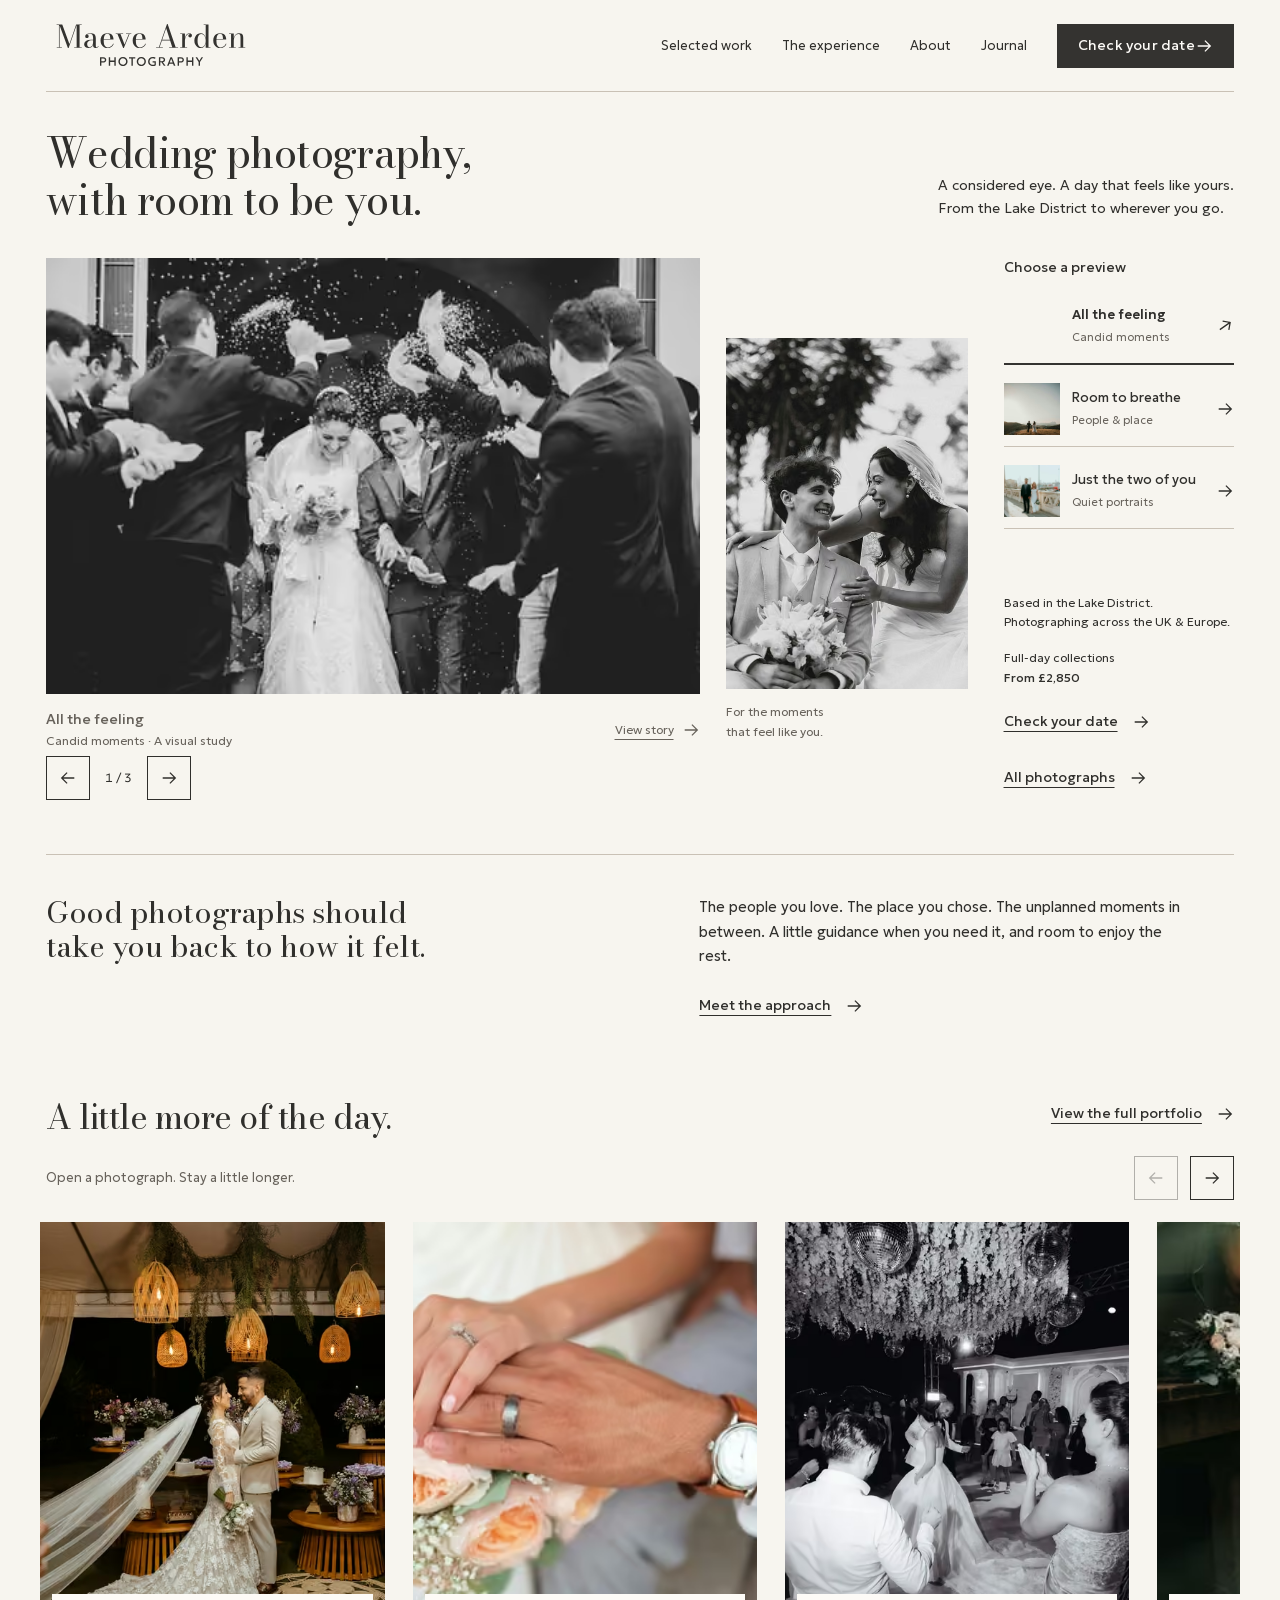
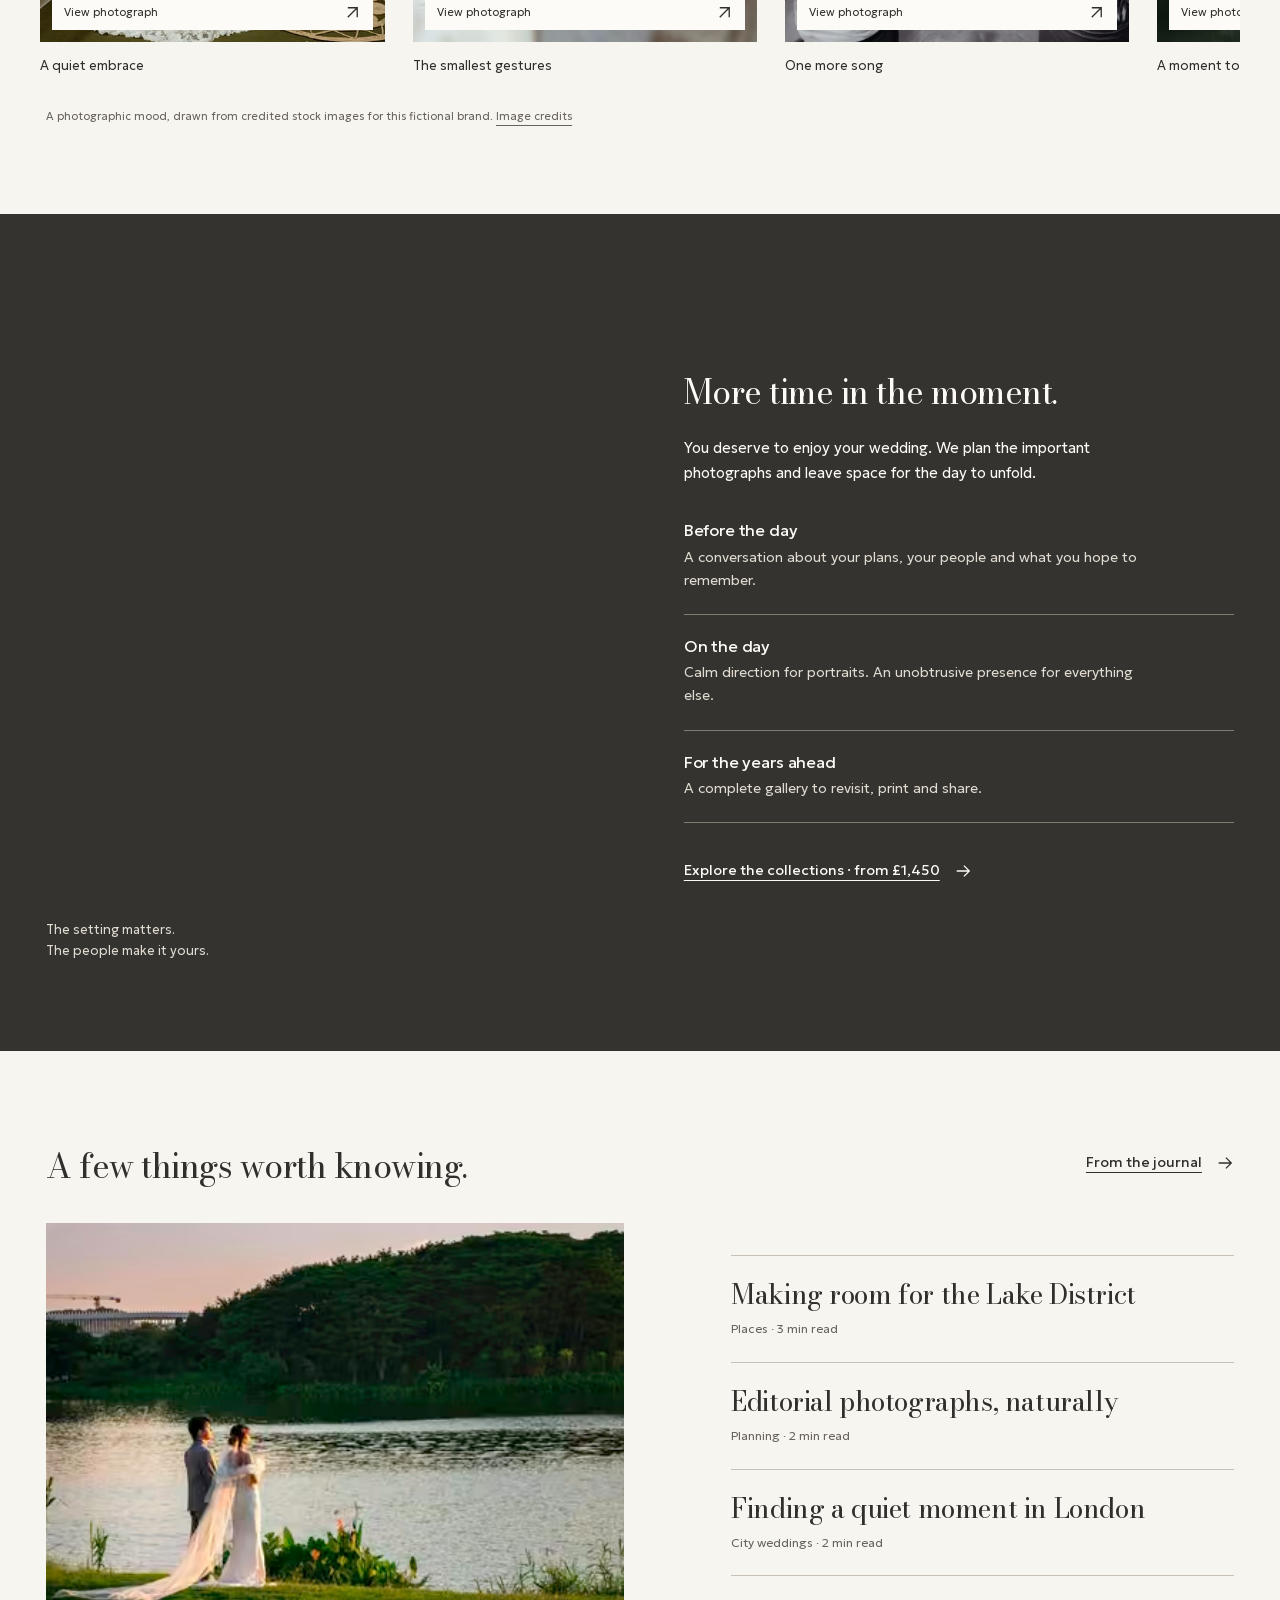
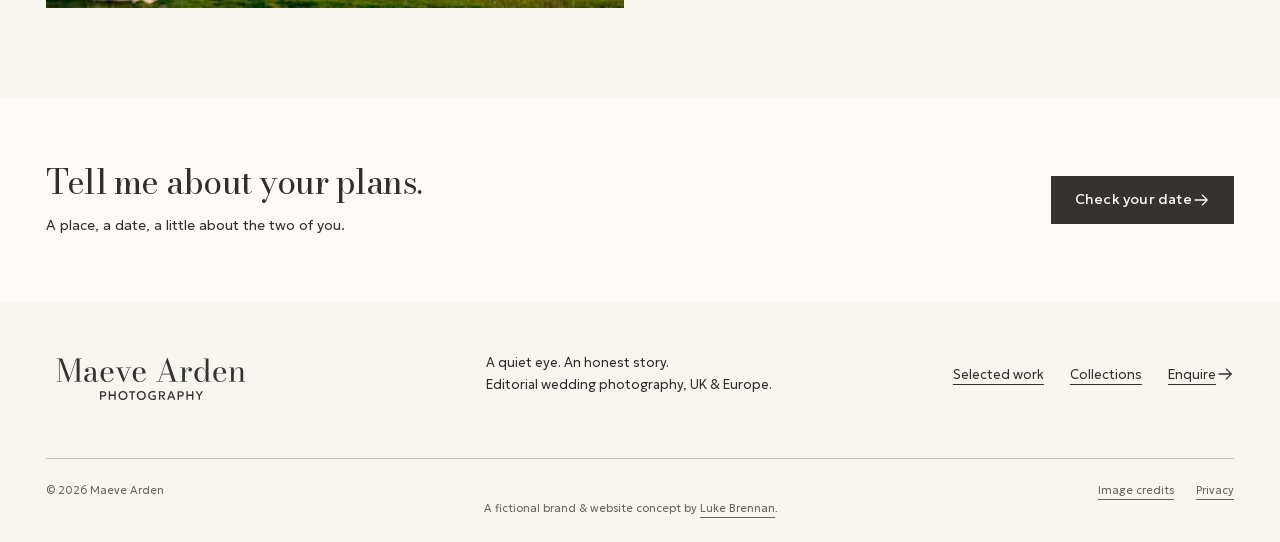
==== commit 6eb474ae: "Expand photography and make portfolio browsing explicit" ====
--- a/index.html
+++ b/index.html
@@ -1,7 +1,8 @@
 <!doctype html>
-<html lang="en-GB"><head><meta charset="utf-8"><meta name="viewport" content="width=device-width,initial-scale=1"><title>Editorial Wedding Photographer, UK &amp; Europe | Maeve Arden Photography</title><meta name="description" content="Natural wedding photography with an editorial finish. Explore the Maeve Arden portfolio concept, collections and relaxed approach across the Lake District, UK and Europe."><meta name="robots" content="index,follow,max-image-preview:large"><meta name="theme-color" content="#f7f5ef"><link rel="canonical" href="https://lukebrennan.github.io/Maeve-Arden-Photography/"><meta property="og:type" content="website"><meta property="og:title" content="Editorial Wedding Photographer, UK &amp; Europe | Maeve Arden Photography"><meta property="og:description" content="Natural wedding photography with an editorial finish. Explore the Maeve Arden portfolio concept, collections and relaxed approach across the Lake District, UK and Europe."><meta property="og:url" content="https://lukebrennan.github.io/Maeve-Arden-Photography/"><meta property="og:image" content="https://lukebrennan.github.io/Maeve-Arden-Photography/assets/images/social.jpg"><meta property="og:image:width" content="1200"><meta property="og:image:height" content="630"><meta property="og:image:alt" content="Bride and groom laughing together — Maeve Arden Photography concept"><meta property="og:locale" content="en_GB"><meta name="twitter:card" content="summary_large_image"><link rel="icon" type="image/svg+xml" href="assets/icons/favicon.svg?v=21571088"><link rel="manifest" href="site.webmanifest"><link rel="preload" as="image" type="image/avif" href="assets/images/still-water-800.avif" imagesrcset="assets/images/still-water-480.avif 480w, assets/images/still-water-800.avif 800w, assets/images/still-water-1200.avif 1200w, assets/images/still-water-1600.avif 1600w" imagesizes="(max-width: 600px) calc(100vw - 40px), (max-width: 900px) 65vw, 56vw" fetchpriority="high"><link rel="preload" as="font" type="font/woff2" crossorigin href="assets/fonts/geologica-latin.woff2"><link rel="preload" as="font" type="font/woff2" crossorigin href="assets/fonts/bodoni-moda-latin.woff2"><link rel="stylesheet" href="assets/css/style.css?v=d66c6fb2"><script type="application/ld+json">{"@context": "https://schema.org", "@graph": [{"@type": "WebSite", "@id": "https://lukebrennan.github.io/Maeve-Arden-Photography/#website", "url": "https://lukebrennan.github.io/Maeve-Arden-Photography/", "name": "Maeve Arden Photography", "description": "An editorial wedding photography website concept by Luke Brennan."}, {"@type": "WebPage", "@id": "https://lukebrennan.github.io/Maeve-Arden-Photography/#page", "name": "Editorial Wedding Photographer, UK & Europe | Maeve Arden Photography", "description": "Natural wedding photography with an editorial finish. Explore the Maeve Arden portfolio concept, collections and relaxed approach across the Lake District, UK and Europe.", "url": "https://lukebrennan.github.io/Maeve-Arden-Photography/", "isPartOf": {"@id": "https://lukebrennan.github.io/Maeve-Arden-Photography/#website"}}]}</script><script src="assets/js/main.js?v=d3314068" defer></script></head><body data-asset-prefix=""><a class="skip-link" href="#main">Skip to content</a>
-<header class="site-header"><noscript><style>.desktop-nav{display:flex;flex-wrap:wrap}.menu-toggle{display:none}.header-inner{flex-wrap:wrap;padding-block:16px}</style></noscript><div class="header-inner"><a class="brand" href="index.html" aria-label="Maeve Arden Photography home"><picture class="brand-picture"><source media="(max-width: 360px)" srcset="assets/icons/maeve-arden-wordmark.svg?v=24a4d34e"><img class="brand-logo" src="assets/icons/maeve-arden-logo.svg?v=24a4d34e" width="450" height="96" alt="" fetchpriority="high" decoding="async"></picture></a><nav class="desktop-nav" aria-label="Main navigation"><a href="portfolio.html">Selected work</a><a href="weddings.html">The experience</a><a href="about.html">About</a><a href="journal.html">Journal</a><a class="button button-small" href="contact.html">Check your date </a></nav><button class="menu-toggle" type="button" aria-label="Open navigation" aria-haspopup="dialog" aria-controls="navigation-dialog" aria-expanded="false" data-menu-open><span>Menu</span><svg width="20" height="16" viewBox="0 0 20 16" aria-hidden="true"><path d="M1 4h18M1 12h18" stroke="currentColor" stroke-width="1.5"/></svg></button></div></header>
-<dialog id="navigation-dialog" class="navigation-dialog" aria-labelledby="navigation-title"><div class="menu-head"><h2 id="navigation-title">Explore Maeve Arden</h2><button class="icon-button" type="button" data-menu-close aria-label="Close navigation"><svg width="18" height="18" viewBox="0 0 18 18" aria-hidden="true"><path d="m3 3 12 12M15 3 3 15" fill="none" stroke="currentColor" stroke-width="1.5"/></svg></button></div><nav aria-label="Mobile navigation"><a href="portfolio.html">Selected work</a><a href="weddings.html">The experience</a><a href="about.html">About</a><a href="journal.html">Journal</a><a href="contact.html">Check your date </a></nav></dialog><main id="main" tabindex="-1"><section class="folio container" aria-labelledby="folio-title"><div class="folio-intro"><h1 id="folio-title">Wedding photography,<br>with room to be you.</h1><p>A considered eye. A day that feels like yours.<br>From the Lake District to wherever you go.</p></div><div class="folio-stage" data-folio><figure class="folio-main"><a class="folio-photo" href="stories/still-water.html" data-folio-primary data-photo="still-water" aria-label="Explore Still Water"><picture class="" data-photo="still-water"><source type="image/avif" srcset="assets/images/still-water-480.avif 480w, assets/images/still-water-800.avif 800w, assets/images/still-water-1200.avif 1200w, assets/images/still-water-1600.avif 1600w" sizes="(max-width: 600px) calc(100vw - 40px), (max-width: 900px) 65vw, 56vw"><img src="assets/images/still-water-800.webp" srcset="assets/images/still-water-480.webp 480w, assets/images/still-water-800.webp 800w, assets/images/still-water-1200.webp 1200w, assets/images/still-water-1600.webp 1600w" sizes="(max-width: 600px) calc(100vw - 40px), (max-width: 900px) 65vw, 56vw" width="2400" height="1601" alt="Newlyweds standing together at the end of a wooden jetty" fetchpriority="high" loading="eager" decoding="async"></picture></a><figcaption class="folio-caption"><span role="status" data-folio-caption><strong>Still Water</strong>Lake District · A visual study</span><a href="stories/still-water.html" data-folio-story>View story</a></figcaption><p class="mobile-collection"><a href="weddings.html#collections">Full-day collections from £2,850</a></p></figure><figure class="folio-secondary"><a class="folio-photo" href="portfolio.html#hero" data-folio-secondary><picture class="" data-photo="hero"><source type="image/avif" srcset="assets/images/hero-480.avif 480w, assets/images/hero-800.avif 800w, assets/images/hero-1200.avif 1200w, assets/images/hero-1600.avif 1600w" sizes="(max-width: 600px) 0px, 23vw"><img src="assets/images/hero-800.webp" srcset="assets/images/hero-480.webp 480w, assets/images/hero-800.webp 800w, assets/images/hero-1200.webp 1200w, assets/images/hero-1600.webp 1600w" sizes="(max-width: 600px) 0px, 23vw" width="2400" height="3600" alt="Bride and groom sharing a laugh on their wedding day" loading="lazy" decoding="async"></picture></a><figcaption>For the moments<br>that feel like you.</figcaption></figure><aside class="folio-index"><p>Three ways into the day</p><div class="place-controls" aria-label="Explore by place and feeling" role="group" data-folio-controls hidden><button type="button" data-place="lake" aria-pressed="true">Lake District</button><button type="button" data-place="city" aria-pressed="false">London</button><button type="button" data-place="celebration" aria-pressed="false">Celebrations</button></div><noscript><p><a href="stories/still-water.html">Lake District</a> · <a href="stories/city-softened.html">London</a> · <a href="stories/after-the-quiet.html">Celebrations</a></p></noscript><div class="folio-practical"><p>Based in the Lake District.<br>Photographing across the UK & Europe.</p><p>Full-day collections<strong>From £2,850</strong></p><a class="text-link" href="contact.html">Check your date</a><br><a class="text-link" href="portfolio.html">All photographs</a></div></aside></div></section>
-<section class="container approach-note"><h2>Good photographs should<br>take you back to how it felt.</h2><div><p>The people you love. The place you chose. The unplanned moments in between. A little guidance when you need it, and room to enjoy the rest.</p><a class="text-link" href="about.html">Meet the approach</a></div></section>
-<section class="experience-section" aria-labelledby="experience-title"><div class="container experience-grid"><div class="experience-image"><picture class="" data-photo="table"><source type="image/avif" srcset="assets/images/table-480.avif 480w, assets/images/table-800.avif 800w, assets/images/table-1200.avif 1200w, assets/images/table-1600.avif 1600w" sizes="(max-width: 600px) 45vw, 38vw"><img src="assets/images/table-800.webp" srcset="assets/images/table-480.webp 480w, assets/images/table-800.webp 800w, assets/images/table-1200.webp 1200w, assets/images/table-1600.webp 1600w" sizes="(max-width: 600px) 45vw, 38vw" width="2400" height="3200" alt="Wedding reception table with flowers and candlelight" loading="lazy" decoding="async"></picture><span class="image-caption">The setting matters.<br>The people make it yours.</span></div><div class="experience-copy"><h2 id="experience-title">More time in the moment.</h2><p>You deserve to enjoy your wedding. We plan the important photographs and leave space for the day to unfold.</p><div class="experience-point"><h3>Before the day</h3><p>A conversation about your plans, your people and what you hope to remember.</p></div><div class="experience-point"><h3>On the day</h3><p>Calm direction for portraits. An unobtrusive presence for everything else.</p></div><div class="experience-point"><h3>For the years ahead</h3><p>A complete gallery to revisit, print and share.</p></div><a class="text-link" href="weddings.html#collections">Explore the collections · from £1,450</a></div></div></section>
-<section class="section container" aria-labelledby="journal-title"><div class="section-heading"><h2 id="journal-title">A few things worth knowing.</h2><a class="text-link" href="journal.html">From the journal</a></div><div class="journal-feature"><a class="journal-feature-image" href="journal/lake-district-wedding-photography.html" aria-label="Read Making room for the Lake District"><picture class="" data-photo="lake-sunset"><source type="image/avif" srcset="assets/images/lake-sunset-480.avif 480w, assets/images/lake-sunset-800.avif 800w, assets/images/lake-sunset-1200.avif 1200w, assets/images/lake-sunset-1600.avif 1600w" sizes="(max-width: 600px) calc(100vw - 40px), 50vw"><img src="assets/images/lake-sunset-800.webp" srcset="assets/images/lake-sunset-480.webp 480w, assets/images/lake-sunset-800.webp 800w, assets/images/lake-sunset-1200.webp 1200w, assets/images/lake-sunset-1600.webp 1600w" sizes="(max-width: 600px) calc(100vw - 40px), 50vw" width="2400" height="1350" alt="Newlyweds beside a still lake at sunset" loading="lazy" decoding="async"></picture></a><div class="journal-links"><a href="journal/lake-district-wedding-photography.html"><h3>Making room for the Lake District</h3><span>Places · 3 min read</span></a><a href="journal/editorial-wedding-photographs.html"><h3>Editorial photographs, naturally</h3><span>Planning · 2 min read</span></a><a href="journal/london-wedding-portraits.html"><h3>Finding a quiet moment in London</h3><span>City weddings · 2 min read</span></a></div></div></section><section class="closing-cta"><div class="container"><div><h2>Tell me about your plans.</h2><p>A place, a date, a little about the two of you.</p></div><a class="button button-light" href="contact.html">Check your date </a></div></section></main><footer class="site-footer"><div class="container"><div class="footer-top"><a class="brand" href="index.html" aria-label="Maeve Arden Photography home"><picture class="brand-picture"><source media="(max-width: 360px)" srcset="assets/icons/maeve-arden-wordmark.svg?v=24a4d34e"><img class="brand-logo" src="assets/icons/maeve-arden-logo.svg?v=24a4d34e" width="450" height="96" alt="" fetchpriority="high" decoding="async"></picture></a><p>A quiet eye. An honest story.<br>Editorial wedding photography, UK & Europe.</p><nav aria-label="Footer navigation"><a href="portfolio.html">Selected work</a><a href="weddings.html">Collections</a><a href="contact.html">Enquire </a></nav></div><div class="footer-bottom"><p>© <span data-year>2026</span> Maeve Arden</p><p>A fictional brand & website concept by <a href="https://github.com/lukebrennan">Luke Brennan</a>.</p><div><a href="credits.html">Image credits</a><a href="privacy.html">Privacy</a></div></div></div></footer><a class="mobile-enquire" href="contact.html">Check your date </a></body></html>+<html lang="en-GB"><head><meta charset="utf-8"><meta name="viewport" content="width=device-width,initial-scale=1"><title>Editorial Wedding Photographer, UK &amp; Europe | Maeve Arden Photography</title><meta name="description" content="Natural wedding photography with an editorial finish. Explore the Maeve Arden portfolio concept, collections and relaxed approach across the Lake District, UK and Europe."><meta name="robots" content="index,follow,max-image-preview:large"><meta name="theme-color" content="#f7f5ef"><link rel="canonical" href="https://lukebrennan.github.io/Maeve-Arden-Photography/"><meta property="og:type" content="website"><meta property="og:title" content="Editorial Wedding Photographer, UK &amp; Europe | Maeve Arden Photography"><meta property="og:description" content="Natural wedding photography with an editorial finish. Explore the Maeve Arden portfolio concept, collections and relaxed approach across the Lake District, UK and Europe."><meta property="og:url" content="https://lukebrennan.github.io/Maeve-Arden-Photography/"><meta property="og:image" content="https://lukebrennan.github.io/Maeve-Arden-Photography/assets/images/social.jpg"><meta property="og:image:width" content="1200"><meta property="og:image:height" content="630"><meta property="og:image:alt" content="Bride and groom laughing together — Maeve Arden Photography concept"><meta property="og:locale" content="en_GB"><meta name="twitter:card" content="summary_large_image"><link rel="icon" type="image/svg+xml" href="assets/icons/favicon.svg?v=21571088"><link rel="manifest" href="site.webmanifest"><link rel="preload" as="image" type="image/avif" href="assets/images/embrace-800.avif" imagesrcset="assets/images/embrace-480.avif 480w, assets/images/embrace-800.avif 800w, assets/images/embrace-1200.avif 1200w, assets/images/embrace-1600.avif 1600w" imagesizes="(max-width: 600px) calc(100vw - 40px), (max-width: 900px) 68vw, 53vw" fetchpriority="high"><link rel="preload" as="font" type="font/woff2" crossorigin href="assets/fonts/geologica-latin.woff2"><link rel="preload" as="font" type="font/woff2" crossorigin href="assets/fonts/bodoni-moda-latin.woff2"><link rel="stylesheet" href="assets/css/style.css?v=578de97c"><script type="application/ld+json">{"@context": "https://schema.org", "@graph": [{"@type": "WebSite", "@id": "https://lukebrennan.github.io/Maeve-Arden-Photography/#website", "url": "https://lukebrennan.github.io/Maeve-Arden-Photography/", "name": "Maeve Arden Photography", "description": "An editorial wedding photography website concept by Luke Brennan."}, {"@type": "WebPage", "@id": "https://lukebrennan.github.io/Maeve-Arden-Photography/#page", "name": "Editorial Wedding Photographer, UK & Europe | Maeve Arden Photography", "description": "Natural wedding photography with an editorial finish. Explore the Maeve Arden portfolio concept, collections and relaxed approach across the Lake District, UK and Europe.", "url": "https://lukebrennan.github.io/Maeve-Arden-Photography/", "isPartOf": {"@id": "https://lukebrennan.github.io/Maeve-Arden-Photography/#website"}}]}</script><script src="assets/js/main.js?v=bfeff924" defer></script></head><body data-asset-prefix=""><a class="skip-link" href="#main">Skip to content</a>
+<header class="site-header"><noscript><style>.desktop-nav{display:flex;flex-wrap:wrap}.menu-toggle{display:none}.header-inner{flex-wrap:wrap;padding-block:16px}</style></noscript><div class="header-inner"><a class="brand" href="index.html" aria-label="Maeve Arden Photography home"><picture class="brand-picture"><source media="(max-width: 360px)" srcset="assets/icons/maeve-arden-wordmark.svg?v=24a4d34e"><img class="brand-logo" src="assets/icons/maeve-arden-logo.svg?v=24a4d34e" width="450" height="96" alt="" fetchpriority="high" decoding="async"></picture></a><nav class="desktop-nav" aria-label="Main navigation"><a href="portfolio.html">Selected work</a><a href="weddings.html">The experience</a><a href="about.html">About</a><a href="journal.html">Journal</a><a class="button button-small" href="contact.html">Check your date <svg width="18" height="18" viewBox="0 0 20 20" aria-hidden="true"><path d="M3 10h14m-6-6 6 6-6 6" fill="none" stroke="currentColor" stroke-width="1.4"/></svg></a></nav><button class="menu-toggle" type="button" aria-label="Open navigation" aria-haspopup="dialog" aria-controls="navigation-dialog" aria-expanded="false" data-menu-open><span>Menu</span><svg width="20" height="16" viewBox="0 0 20 16" aria-hidden="true"><path d="M1 4h18M1 12h18" stroke="currentColor" stroke-width="1.5"/></svg></button></div></header>
+<dialog id="navigation-dialog" class="navigation-dialog" aria-labelledby="navigation-title"><div class="menu-head"><h2 id="navigation-title">Explore Maeve Arden</h2><button class="icon-button" type="button" data-menu-close aria-label="Close navigation"><svg width="18" height="18" viewBox="0 0 18 18" aria-hidden="true"><path d="m3 3 12 12M15 3 3 15" fill="none" stroke="currentColor" stroke-width="1.5"/></svg></button></div><nav aria-label="Mobile navigation"><a href="portfolio.html">Selected work</a><a href="weddings.html">The experience</a><a href="about.html">About</a><a href="journal.html">Journal</a><a href="contact.html">Check your date <svg width="18" height="18" viewBox="0 0 20 20" aria-hidden="true"><path d="M3 10h14m-6-6 6 6-6 6" fill="none" stroke="currentColor" stroke-width="1.4"/></svg></a></nav></dialog><main id="main" tabindex="-1"><section class="folio container" aria-labelledby="folio-title"><div class="folio-intro"><h1 id="folio-title">Wedding photography,<br>with room to be you.</h1><p>A considered eye. A day that feels like yours.<br>From the Lake District to wherever you go.</p></div><div class="folio-stage" data-folio><div class="folio-images" id="folio-images"><figure class="folio-main"><a class="folio-photo" href="stories/after-the-quiet.html" data-folio-primary data-photo="embrace" aria-label="Explore All the feeling"><picture class="" data-photo="embrace"><source type="image/avif" srcset="assets/images/embrace-480.avif 480w, assets/images/embrace-800.avif 800w, assets/images/embrace-1200.avif 1200w, assets/images/embrace-1600.avif 1600w" sizes="(max-width: 600px) calc(100vw - 40px), (max-width: 900px) 68vw, 53vw"><img src="assets/images/embrace-800.webp" srcset="assets/images/embrace-480.webp 480w, assets/images/embrace-800.webp 800w, assets/images/embrace-1200.webp 1200w, assets/images/embrace-1600.webp 1600w" sizes="(max-width: 600px) calc(100vw - 40px), (max-width: 900px) 68vw, 53vw" width="2400" height="1600" alt="Newlyweds laughing as guests shower them with confetti in black and white" fetchpriority="high" loading="eager" decoding="async"></picture></a><figcaption class="folio-caption"><span data-folio-caption><strong>All the feeling</strong>Candid moments · A visual study</span><a href="stories/after-the-quiet.html" data-folio-story>View story <svg width="18" height="18" viewBox="0 0 20 20" aria-hidden="true"><path d="M3 10h14m-6-6 6 6-6 6" fill="none" stroke="currentColor" stroke-width="1.4"/></svg></a></figcaption><div class="folio-paging" data-folio-controls hidden><button class="icon-button" type="button" data-scene-prev aria-label="Previous selection"><svg width="18" height="18" viewBox="0 0 20 20" aria-hidden="true"><path d="M17 10H3m6-6-6 6 6 6" fill="none" stroke="currentColor" stroke-width="1.4"/></svg></button><span data-scene-count>1 / 3</span><button class="icon-button" type="button" data-scene-next aria-label="Next selection"><svg width="18" height="18" viewBox="0 0 20 20" aria-hidden="true"><path d="M3 10h14m-6-6 6 6-6 6" fill="none" stroke="currentColor" stroke-width="1.4"/></svg></button><span class="folio-feedback" role="status" data-folio-status></span></div><p class="mobile-collection"><a href="weddings.html#collections">Full-day collections from £2,850</a></p></figure><figure class="folio-secondary"><a class="folio-photo" href="portfolio.html#hero" data-folio-secondary aria-label="View laughing wedding portrait"><picture class="" data-photo="hero"><source type="image/avif" srcset="assets/images/hero-480.avif 480w, assets/images/hero-800.avif 800w, assets/images/hero-1200.avif 1200w, assets/images/hero-1600.avif 1600w" sizes="(max-width: 600px) 0px, 21vw"><img src="assets/images/hero-800.webp" srcset="assets/images/hero-480.webp 480w, assets/images/hero-800.webp 800w, assets/images/hero-1200.webp 1200w, assets/images/hero-1600.webp 1600w" sizes="(max-width: 600px) 0px, 21vw" width="2400" height="3600" alt="Bride and groom laughing together in a black and white wedding portrait" loading="lazy" decoding="async"></picture></a><figcaption>For the moments<br>that feel like you.</figcaption></figure></div><aside class="folio-index"><div data-folio-controls hidden><h2>Choose a preview</h2><div class="scene-previews" aria-label="Photographic previews" role="group"><button type="button" data-scene="feeling" aria-pressed="true" aria-controls="folio-images"><span class="preview-image"><picture class="" data-photo="embrace"><source type="image/avif" srcset="assets/images/embrace-480.avif 480w, assets/images/embrace-800.avif 800w, assets/images/embrace-1200.avif 1200w, assets/images/embrace-1600.avif 1600w" sizes="64px"><img src="assets/images/embrace-800.webp" srcset="assets/images/embrace-480.webp 480w, assets/images/embrace-800.webp 800w, assets/images/embrace-1200.webp 1200w, assets/images/embrace-1600.webp 1600w" sizes="64px" width="2400" height="1600" alt="" loading="lazy" decoding="async"></picture></span><span><strong>All the feeling</strong><small>Candid moments</small></span><svg width="18" height="18" viewBox="0 0 20 20" aria-hidden="true"><path d="M3 10h14m-6-6 6 6-6 6" fill="none" stroke="currentColor" stroke-width="1.4"/></svg></button><button type="button" data-scene="setting" aria-pressed="false" aria-controls="folio-images"><span class="preview-image"><picture class="" data-photo="meadow"><source type="image/avif" srcset="assets/images/meadow-480.avif 480w, assets/images/meadow-800.avif 800w, assets/images/meadow-1200.avif 1200w, assets/images/meadow-1600.avif 1600w" sizes="64px"><img src="assets/images/meadow-800.webp" srcset="assets/images/meadow-480.webp 480w, assets/images/meadow-800.webp 800w, assets/images/meadow-1200.webp 1200w, assets/images/meadow-1600.webp 1600w" sizes="64px" width="2400" height="1600" alt="" loading="lazy" decoding="async"></picture></span><span><strong>Room to breathe</strong><small>People & place</small></span><svg width="18" height="18" viewBox="0 0 20 20" aria-hidden="true"><path d="M3 10h14m-6-6 6 6-6 6" fill="none" stroke="currentColor" stroke-width="1.4"/></svg></button><button type="button" data-scene="portraits" aria-pressed="false" aria-controls="folio-images"><span class="preview-image"><picture class="" data-photo="editorial"><source type="image/avif" srcset="assets/images/editorial-480.avif 480w, assets/images/editorial-800.avif 800w, assets/images/editorial-1200.avif 1200w, assets/images/editorial-1600.avif 1600w" sizes="64px"><img src="assets/images/editorial-800.webp" srcset="assets/images/editorial-480.webp 480w, assets/images/editorial-800.webp 800w, assets/images/editorial-1200.webp 1200w, assets/images/editorial-1600.webp 1600w" sizes="64px" width="2400" height="3598" alt="" loading="lazy" decoding="async"></picture></span><span><strong>Just the two of you</strong><small>Quiet portraits</small></span><svg width="18" height="18" viewBox="0 0 20 20" aria-hidden="true"><path d="M3 10h14m-6-6 6 6-6 6" fill="none" stroke="currentColor" stroke-width="1.4"/></svg></button></div></div><noscript><p><a href="stories/after-the-quiet.html">Candid moments</a> · <a href="stories/still-water.html">People & place</a> · <a href="stories/city-softened.html">Quiet portraits</a></p></noscript><div class="folio-practical"><p>Based in the Lake District.<br>Photographing across the UK & Europe.</p><p>Full-day collections<strong>From £2,850</strong></p><a class="text-link" href="contact.html">Check your date <svg width="18" height="18" viewBox="0 0 20 20" aria-hidden="true"><path d="M3 10h14m-6-6 6 6-6 6" fill="none" stroke="currentColor" stroke-width="1.4"/></svg></a><br><a class="text-link" href="portfolio.html">All photographs <svg width="18" height="18" viewBox="0 0 20 20" aria-hidden="true"><path d="M3 10h14m-6-6 6 6-6 6" fill="none" stroke="currentColor" stroke-width="1.4"/></svg></a></div></aside></div></section>
+<section class="container approach-note"><h2>Good photographs should<br>take you back to how it felt.</h2><div><p>The people you love. The place you chose. The unplanned moments in between. A little guidance when you need it, and room to enjoy the rest.</p><a class="text-link" href="about.html">Meet the approach <svg width="18" height="18" viewBox="0 0 20 20" aria-hidden="true"><path d="M3 10h14m-6-6 6 6-6 6" fill="none" stroke="currentColor" stroke-width="1.4"/></svg></a></div></section>
+<section class="home-photographs container" aria-labelledby="photographs-title"><div class="section-heading"><h2 id="photographs-title">A little more of the day.</h2><a class="text-link" href="portfolio.html">View the full portfolio <svg width="18" height="18" viewBox="0 0 20 20" aria-hidden="true"><path d="M3 10h14m-6-6 6 6-6 6" fill="none" stroke="currentColor" stroke-width="1.4"/></svg></a></div><div class="print-toolbar"><p>Open a photograph. Stay a little longer.</p><div class="rail-controls" data-rail-controls hidden><button class="icon-button" type="button" data-rail-prev aria-label="Previous photographs" aria-controls="home-photographs"><svg width="18" height="18" viewBox="0 0 20 20" aria-hidden="true"><path d="M17 10H3m6-6-6 6 6 6" fill="none" stroke="currentColor" stroke-width="1.4"/></svg></button><button class="icon-button" type="button" data-rail-next aria-label="Next photographs" aria-controls="home-photographs"><svg width="18" height="18" viewBox="0 0 20 20" aria-hidden="true"><path d="M3 10h14m-6-6 6 6-6 6" fill="none" stroke="currentColor" stroke-width="1.4"/></svg></button></div></div><div class="photo-rail" id="home-photographs" tabindex="0" role="region" aria-label="More wedding photographs, scroll horizontally"><a class="photo-print" href="assets/images/vows-1600.webp" data-lightbox="vows" data-title="A quiet embrace" aria-label="View photograph: A quiet embrace"><div class="print-image"><picture class="" data-photo="vows"><source type="image/avif" srcset="assets/images/vows-480.avif 480w, assets/images/vows-800.avif 800w, assets/images/vows-1200.avif 1200w, assets/images/vows-1600.avif 1600w" sizes="(max-width: 600px) 72vw, 28vw"><img src="assets/images/vows-800.webp" srcset="assets/images/vows-480.webp 480w, assets/images/vows-800.webp 800w, assets/images/vows-1200.webp 1200w, assets/images/vows-1600.webp 1600w" sizes="(max-width: 600px) 72vw, 28vw" width="2400" height="3598" alt="A bride and groom embracing beneath hanging woven lamps" loading="lazy" decoding="async"></picture><span class="print-open">View photograph <svg width="17" height="17" viewBox="0 0 18 18" aria-hidden="true"><path d="M4 14 14 4M4 4h10v10" fill="none" stroke="currentColor" stroke-width="1.4"/></svg></span></div><span class="print-caption">A quiet embrace</span></a><a class="photo-print" href="assets/images/bouquet-1600.webp" data-lightbox="bouquet" data-title="The smallest gestures" aria-label="View photograph: The smallest gestures"><div class="print-image"><picture class="" data-photo="bouquet"><source type="image/avif" srcset="assets/images/bouquet-480.avif 480w, assets/images/bouquet-800.avif 800w, assets/images/bouquet-1200.avif 1200w, assets/images/bouquet-1600.avif 1600w" sizes="(max-width: 600px) 72vw, 28vw"><img src="assets/images/bouquet-800.webp" srcset="assets/images/bouquet-480.webp 480w, assets/images/bouquet-800.webp 800w, assets/images/bouquet-1200.webp 1200w, assets/images/bouquet-1600.webp 1600w" sizes="(max-width: 600px) 72vw, 28vw" width="2400" height="1600" alt="A couple holding hands over a wedding bouquet of pale peach and white flowers" loading="lazy" decoding="async"></picture><span class="print-open">View photograph <svg width="17" height="17" viewBox="0 0 18 18" aria-hidden="true"><path d="M4 14 14 4M4 4h10v10" fill="none" stroke="currentColor" stroke-width="1.4"/></svg></span></div><span class="print-caption">The smallest gestures</span></a><a class="photo-print" href="assets/images/dance-1600.webp" data-lightbox="dance" data-title="One more song" aria-label="View photograph: One more song"><div class="print-image"><picture class="" data-photo="dance"><source type="image/avif" srcset="assets/images/dance-480.avif 480w, assets/images/dance-800.avif 800w, assets/images/dance-1200.avif 1200w, assets/images/dance-1600.avif 1600w" sizes="(max-width: 600px) 72vw, 28vw"><img src="assets/images/dance-800.webp" srcset="assets/images/dance-480.webp 480w, assets/images/dance-800.webp 800w, assets/images/dance-1200.webp 1200w, assets/images/dance-1600.webp 1600w" sizes="(max-width: 600px) 72vw, 28vw" width="2400" height="3600" alt="Newlyweds dancing with guests beneath flowers and mirrored disco balls" loading="lazy" decoding="async"></picture><span class="print-open">View photograph <svg width="17" height="17" viewBox="0 0 18 18" aria-hidden="true"><path d="M4 14 14 4M4 4h10v10" fill="none" stroke="currentColor" stroke-width="1.4"/></svg></span></div><span class="print-caption">One more song</span></a><a class="photo-print" href="assets/images/hands-1600.webp" data-lightbox="hands" data-title="A moment together" aria-label="View photograph: A moment together"><div class="print-image"><picture class="" data-photo="hands"><source type="image/avif" srcset="assets/images/hands-480.avif 480w, assets/images/hands-800.avif 800w, assets/images/hands-1200.avif 1200w, assets/images/hands-1600.avif 1600w" sizes="(max-width: 600px) 72vw, 28vw"><img src="assets/images/hands-800.webp" srcset="assets/images/hands-480.webp 480w, assets/images/hands-800.webp 800w, assets/images/hands-1200.webp 1200w, assets/images/hands-1600.webp 1600w" sizes="(max-width: 600px) 72vw, 28vw" width="2400" height="1601" alt="A seated wedding couple holding hands beside a bouquet" loading="lazy" decoding="async"></picture><span class="print-open">View photograph <svg width="17" height="17" viewBox="0 0 18 18" aria-hidden="true"><path d="M4 14 14 4M4 4h10v10" fill="none" stroke="currentColor" stroke-width="1.4"/></svg></span></div><span class="print-caption">A moment together</span></a><a class="photo-print" href="assets/images/flowers-1600.webp" data-lightbox="flowers" data-title="Softly considered" aria-label="View photograph: Softly considered"><div class="print-image"><picture class="" data-photo="flowers"><source type="image/avif" srcset="assets/images/flowers-480.avif 480w, assets/images/flowers-800.avif 800w, assets/images/flowers-1200.avif 1200w, assets/images/flowers-1600.avif 1600w" sizes="(max-width: 600px) 72vw, 28vw"><img src="assets/images/flowers-800.webp" srcset="assets/images/flowers-480.webp 480w, assets/images/flowers-800.webp 800w, assets/images/flowers-1200.webp 1200w, assets/images/flowers-1600.webp 1600w" sizes="(max-width: 600px) 72vw, 28vw" width="2400" height="3600" alt="White roses and greenery arranged in glass vases" loading="lazy" decoding="async"></picture><span class="print-open">View photograph <svg width="17" height="17" viewBox="0 0 18 18" aria-hidden="true"><path d="M4 14 14 4M4 4h10v10" fill="none" stroke="currentColor" stroke-width="1.4"/></svg></span></div><span class="print-caption">Softly considered</span></a><a class="photo-print" href="assets/images/sparklers-1600.webp" data-lightbox="sparklers" data-title="Into the evening" aria-label="View photograph: Into the evening"><div class="print-image"><picture class="" data-photo="sparklers"><source type="image/avif" srcset="assets/images/sparklers-480.avif 480w, assets/images/sparklers-800.avif 800w, assets/images/sparklers-1200.avif 1200w, assets/images/sparklers-1600.avif 1600w" sizes="(max-width: 600px) 72vw, 28vw"><img src="assets/images/sparklers-800.webp" srcset="assets/images/sparklers-480.webp 480w, assets/images/sparklers-800.webp 800w, assets/images/sparklers-1200.webp 1200w, assets/images/sparklers-1600.webp 1600w" sizes="(max-width: 600px) 72vw, 28vw" width="2400" height="1602" alt="A wedding couple dancing surrounded by guests holding sparklers" loading="lazy" decoding="async"></picture><span class="print-open">View photograph <svg width="17" height="17" viewBox="0 0 18 18" aria-hidden="true"><path d="M4 14 14 4M4 4h10v10" fill="none" stroke="currentColor" stroke-width="1.4"/></svg></span></div><span class="print-caption">Into the evening</span></a></div><p class="small-note">A photographic mood, drawn from credited stock images for this fictional brand. <a href="credits.html">Image credits</a></p></section>
+<section class="experience-section" aria-labelledby="experience-title"><div class="container experience-grid"><div class="experience-image"><picture class="" data-photo="flowers"><source type="image/avif" srcset="assets/images/flowers-480.avif 480w, assets/images/flowers-800.avif 800w, assets/images/flowers-1200.avif 1200w, assets/images/flowers-1600.avif 1600w" sizes="(max-width: 600px) 45vw, 38vw"><img src="assets/images/flowers-800.webp" srcset="assets/images/flowers-480.webp 480w, assets/images/flowers-800.webp 800w, assets/images/flowers-1200.webp 1200w, assets/images/flowers-1600.webp 1600w" sizes="(max-width: 600px) 45vw, 38vw" width="2400" height="3600" alt="White roses and greenery arranged in glass vases" loading="lazy" decoding="async"></picture><span class="image-caption">The setting matters.<br>The people make it yours.</span></div><div class="experience-copy"><h2 id="experience-title">More time in the moment.</h2><p>You deserve to enjoy your wedding. We plan the important photographs and leave space for the day to unfold.</p><div class="experience-point"><h3>Before the day</h3><p>A conversation about your plans, your people and what you hope to remember.</p></div><div class="experience-point"><h3>On the day</h3><p>Calm direction for portraits. An unobtrusive presence for everything else.</p></div><div class="experience-point"><h3>For the years ahead</h3><p>A complete gallery to revisit, print and share.</p></div><a class="text-link" href="weddings.html#collections">Explore the collections · from £1,450 <svg width="18" height="18" viewBox="0 0 20 20" aria-hidden="true"><path d="M3 10h14m-6-6 6 6-6 6" fill="none" stroke="currentColor" stroke-width="1.4"/></svg></a></div></div></section>
+<section class="section container" aria-labelledby="journal-title"><div class="section-heading"><h2 id="journal-title">A few things worth knowing.</h2><a class="text-link" href="journal.html">From the journal <svg width="18" height="18" viewBox="0 0 20 20" aria-hidden="true"><path d="M3 10h14m-6-6 6 6-6 6" fill="none" stroke="currentColor" stroke-width="1.4"/></svg></a></div><div class="journal-feature"><a class="journal-feature-image" href="journal/lake-district-wedding-photography.html" aria-label="Read Making room for the Lake District"><picture class="" data-photo="lake-sunset"><source type="image/avif" srcset="assets/images/lake-sunset-480.avif 480w, assets/images/lake-sunset-800.avif 800w, assets/images/lake-sunset-1200.avif 1200w, assets/images/lake-sunset-1600.avif 1600w" sizes="(max-width: 600px) calc(100vw - 40px), 50vw"><img src="assets/images/lake-sunset-800.webp" srcset="assets/images/lake-sunset-480.webp 480w, assets/images/lake-sunset-800.webp 800w, assets/images/lake-sunset-1200.webp 1200w, assets/images/lake-sunset-1600.webp 1600w" sizes="(max-width: 600px) calc(100vw - 40px), 50vw" width="2400" height="1350" alt="Bride and groom standing together beside a lake in evening light" loading="lazy" decoding="async"></picture></a><div class="journal-links"><a href="journal/lake-district-wedding-photography.html"><h3>Making room for the Lake District</h3><span>Places · 3 min read</span></a><a href="journal/editorial-wedding-photographs.html"><h3>Editorial photographs, naturally</h3><span>Planning · 2 min read</span></a><a href="journal/london-wedding-portraits.html"><h3>Finding a quiet moment in London</h3><span>City weddings · 2 min read</span></a></div></div></section><section class="closing-cta"><div class="container"><div><h2>Tell me about your plans.</h2><p>A place, a date, a little about the two of you.</p></div><a class="button button-light" href="contact.html">Check your date <svg width="18" height="18" viewBox="0 0 20 20" aria-hidden="true"><path d="M3 10h14m-6-6 6 6-6 6" fill="none" stroke="currentColor" stroke-width="1.4"/></svg></a></div></section></main><footer class="site-footer"><div class="container"><div class="footer-top"><a class="brand" href="index.html" aria-label="Maeve Arden Photography home"><picture class="brand-picture"><source media="(max-width: 360px)" srcset="assets/icons/maeve-arden-wordmark.svg?v=24a4d34e"><img class="brand-logo" src="assets/icons/maeve-arden-logo.svg?v=24a4d34e" width="450" height="96" alt="" fetchpriority="high" decoding="async"></picture></a><p>A quiet eye. An honest story.<br>Editorial wedding photography, UK & Europe.</p><nav aria-label="Footer navigation"><a href="portfolio.html">Selected work</a><a href="weddings.html">Collections</a><a href="contact.html">Enquire <svg width="18" height="18" viewBox="0 0 20 20" aria-hidden="true"><path d="M3 10h14m-6-6 6 6-6 6" fill="none" stroke="currentColor" stroke-width="1.4"/></svg></a></nav></div><div class="footer-bottom"><p>© <span data-year>2026</span> Maeve Arden</p><p>A fictional brand & website concept by <a href="https://github.com/lukebrennan">Luke Brennan</a>.</p><div><a href="credits.html">Image credits</a><a href="privacy.html">Privacy</a></div></div></div></footer><dialog class="lightbox" data-lightbox-dialog aria-labelledby="lightbox-title"><div class="lightbox-top"><div><h2 id="lightbox-title">Photograph</h2></div><button class="icon-button" type="button" data-lightbox-close aria-label="Close photograph"><svg width="18" height="18" viewBox="0 0 18 18" aria-hidden="true"><path d="m3 3 12 12M15 3 3 15" fill="none" stroke="currentColor" stroke-width="1.5"/></svg></button></div><div class="lightbox-image"><img data-lightbox-image src="assets/images/hero-480.webp" alt="" loading="lazy" width="1600" height="2000"></div><div class="lightbox-bottom"><a data-lightbox-credit href="credits.html"><span data-lightbox-credit-label>Image credit</span><svg width="18" height="18" viewBox="0 0 20 20" aria-hidden="true"><path d="M3 10h14m-6-6 6 6-6 6" fill="none" stroke="currentColor" stroke-width="1.4"/></svg></a><div class="lightbox-controls"><button class="icon-button" type="button" data-lightbox-prev aria-label="Previous photograph"><svg width="20" height="20" viewBox="0 0 20 20" aria-hidden="true"><path d="M17 10H3m6-6-6 6 6 6" fill="none" stroke="currentColor" stroke-width="1.5"/></svg></button><span data-lightbox-count aria-live="polite"></span><button class="icon-button" type="button" data-lightbox-next aria-label="Next photograph"><svg width="20" height="20" viewBox="0 0 20 20" aria-hidden="true"><path d="M3 10h14m-6-6 6 6-6 6" fill="none" stroke="currentColor" stroke-width="1.5"/></svg></button></div></div></dialog><a class="mobile-enquire" href="contact.html">Check your date <svg width="18" height="18" viewBox="0 0 20 20" aria-hidden="true"><path d="M3 10h14m-6-6 6 6-6 6" fill="none" stroke="currentColor" stroke-width="1.4"/></svg></a></body></html>
--- a/assets/css/style.css
+++ b/assets/css/style.css
@@ -1 +1 @@
-@font-face{font-family:"Bodoni Moda";src:url('../fonts/bodoni-moda-latin.woff2') format('woff2');font-style:normal;font-weight:400;font-display:swap}@font-face{font-family:Geologica;src:url('../fonts/geologica-latin.woff2') format('woff2');font-style:normal;font-weight:100 900;font-display:swap}:root{--display:"Bodoni Moda",Georgia,serif;--body:Geologica,sans-serif;--control-line:#8a8379;--ground:#f7f5ef;--paper:#fdfbf7;--ink:#302f2c;--muted:#67625b;--charcoal:#343330;--line:#c9c1b5;--inverse-line:#827b70;--error:#9d2926;--gutter:clamp(20px,3.6vw,64px);--space:clamp(64px,7vw,112px);--measure:70ch;--ease:cubic-bezier(.16,1,.3,1)}*{box-sizing:border-box}html{scroll-behavior:smooth;scroll-padding-top:110px}body{margin:0;background:var(--ground);color:var(--ink);font:300 16px/1.65 var(--body);-webkit-font-smoothing:antialiased}body.dialog-open{overflow:hidden}::selection{background:var(--charcoal);color:var(--paper)}input,textarea{caret-color:var(--charcoal)}*{scrollbar-color:var(--charcoal) var(--ground);scrollbar-width:thin}[hidden]{display:none!important}a{color:inherit;text-decoration-thickness:1px;text-underline-offset:5px}a:hover{text-decoration-color:currentColor}button,input,textarea{font:inherit}button,a{-webkit-tap-highlight-color:transparent}button{color:inherit;cursor:pointer}button:disabled{cursor:wait;opacity:.6}a,button,input,textarea,summary{touch-action:manipulation}:focus-visible{outline:2px solid currentColor;outline-offset:5px}h1,h2,h3,p,figure{margin:0}h1,h2,h3{font-family:var(--display);font-optical-sizing:auto;font-weight:400;line-height:1.15;text-wrap:balance;letter-spacing:-.015em}h1{font-size:clamp(34px,3.3vw,46px);max-width:24ch}h2{font-size:clamp(29px,2.6vw,37px);max-width:28ch}h3{font-size:25px;letter-spacing:-.015em}em{font-style:normal}p{max-width:var(--measure)}p+p{margin-top:18px}img{display:block;max-width:100%;height:auto}picture{display:block}picture img{width:100%}button,fieldset{border:0}fieldset{padding:0;margin:0;min-width:0}legend{margin-bottom:12px}ul{padding-left:20px}li+li{margin-top:6px}.container{width:calc(100% - var(--gutter)*2);max-width:1504px;margin-inline:auto}.section{padding-block:var(--space)}.eyebrow{display:none}.small-note,.form-note,.image-caption,figcaption{font-size:13px;color:var(--muted)}.small-note{margin-top:28px}.text-link{display:inline-flex;gap:14px;align-items:center;min-height:44px;font-size:14px;font-weight:400;text-decoration:underline}.button{letter-spacing:.015em;display:inline-flex;align-items:center;justify-content:center;min-height:48px;padding:12px 23px;background:var(--charcoal);color:var(--paper);font-size:14px;font-weight:400;text-align:center;text-decoration:none;line-height:1.4;border:1px solid transparent;transition:background .18s}.button:hover{background:#22221f}.button-light{background:var(--paper);color:var(--charcoal)}.button-light:hover{background:var(--ground)}.button-outline{background:transparent;border-color:var(--charcoal);color:var(--charcoal)}.button-outline:hover{background:var(--charcoal);color:var(--paper)}.button-small{min-height:44px;padding:10px 20px}.icon-button{width:46px;height:46px;display:grid;place-items:center;background:transparent;font-size:24px;border:1px solid currentColor}.icon-button:hover{background:var(--ground);color:var(--ink)}.skip-link{position:fixed;top:10px;left:20px;transform:translateY(-160%);padding:12px 20px;background:var(--charcoal);color:white;z-index:100}.skip-link:focus{transform:none}.visually-hidden{position:absolute;width:1px;height:1px;padding:0;margin:-1px;overflow:hidden;clip:rect(0,0,0,0);white-space:nowrap;border:0}.site-header{position:sticky;top:0;z-index:20;background:var(--ground)}.header-inner{width:calc(100% - var(--gutter)*2);max-width:1504px;margin:auto;min-height:92px;display:flex;align-items:center;justify-content:space-between;gap:28px;border-bottom:1px solid var(--line)}.brand{text-decoration:none;display:inline-flex;align-items:center;flex-shrink:0}.brand-picture{display:block}.brand .brand-logo{display:block;width:260px;height:56px;object-fit:contain;object-position:left center}.desktop-nav{display:flex;gap:30px;align-items:center}.desktop-nav>a:not(.button){min-height:44px;display:flex;align-items:center;text-decoration:none;font-size:13px}.desktop-nav>a:hover,.desktop-nav>a[aria-current]{text-decoration:underline}.menu-toggle{display:none;align-items:center;gap:14px;background:transparent;min-height:44px;padding:0;font-size:14px}.navigation-dialog{position:fixed;inset:0 0 auto auto;width:min(460px,100%);max-width:100%;max-height:100dvh;margin:0;padding:28px;background:var(--ground);color:var(--ink)}dialog::backdrop{background:rgb(24 23 21/.65)}.menu-head{display:flex;align-items:center;justify-content:space-between;gap:20px}.menu-head h2{font-family:var(--body);font-size:20px}.navigation-dialog nav{display:flex;flex-direction:column;padding:40px 0;gap:8px}.navigation-dialog nav a{font-size:26px;min-height:52px;text-decoration:none}.navigation-dialog nav a:hover{text-decoration:underline}.folio{padding-top:38px;padding-bottom:54px}.folio-intro{display:flex;justify-content:space-between;gap:48px;align-items:flex-end;margin-bottom:35px}.folio-intro h1{font-size:clamp(36px,3.25vw,46px);line-height:1.12;max-width:24ch}.folio-intro p{max-width:33ch;font-size:14px;padding-bottom:3px}.folio-stage{display:grid;grid-template-columns:minmax(0,6fr) minmax(0,2.35fr) minmax(160px,1.65fr);gap:28px;align-items:end}.folio-main,.folio-secondary{min-width:0}.folio-photo{display:block;overflow:hidden}.folio-main .folio-photo{aspect-ratio:1.5}.folio-secondary .folio-photo{aspect-ratio:.69}.folio-photo picture,.folio-photo img{height:100%;width:100%;object-fit:cover}.folio-photo[data-photo='city-softened'] img{object-position:50% 100%}.folio-photo[data-photo='celebration'] img{object-position:50% 30%}.folio-caption{display:flex;justify-content:space-between;gap:12px;align-items:baseline;padding-top:13px;font-size:12px;min-height:57px}.folio-caption strong{font-weight:450;display:block;font-size:14px}.folio-caption a{white-space:nowrap}.folio-secondary figcaption{font-size:12px;margin-top:13px;min-height:44px}.folio-index{align-self:stretch;display:flex;flex-direction:column;padding-top:8px}.folio-index>p{font-size:12px;color:var(--muted);margin-bottom:18px}.place-controls{display:flex;flex-direction:column;gap:1px}.place-controls button{font-size:14px;text-align:left;background:none;min-height:48px;padding:9px 0;border-bottom:1px solid var(--line);font-weight:300;position:relative}.place-controls button[aria-pressed='true']{font-weight:500;color:var(--charcoal)}.place-controls button::after{content:'';position:absolute;right:2px;top:19px;width:7px;height:7px;border:1px solid var(--charcoal);border-radius:50%}.place-controls button[aria-pressed='true']::after{background:var(--charcoal)}.folio-practical{margin-top:auto;padding:40px 0 57px;font-size:12px}.folio-practical p+p{margin-top:16px}.folio-practical strong{font-weight:450;display:block}.folio-practical .text-link{margin-top:15px}.folio-stage[data-loading='true'] .place-controls{opacity:.6}.folio-stage.is-changing .folio-photo{animation:unfold .3s var(--ease)}@keyframes unfold{from{clip-path:inset(0 1.5% 0 0);filter:brightness(.94)}to{clip-path:inset(0);filter:brightness(1)}}.approach-note{display:grid;grid-template-columns:1fr 1fr;gap:10%;padding:40px 0 64px;border-top:1px solid var(--line)}.approach-note h2{max-width:28ch;font-size:30px}.approach-note p{font-size:15px;max-width:49ch}.approach-note .text-link{margin-top:15px}.experience-section{background:var(--charcoal);color:var(--paper);padding:var(--space) 0}.experience-grid{display:grid;grid-template-columns:.9fr 1fr;gap:12%;align-items:center}.experience-image{max-width:480px}.experience-image picture{aspect-ratio:4/5;overflow:hidden}.experience-image img{height:100%;object-fit:cover}.experience-image .image-caption{display:block;margin-top:15px;color:#e1dbd1}.experience-copy>p{margin-top:25px;max-width:48ch;font-size:15px}.experience-point{padding:22px 0;border-bottom:1px solid var(--inverse-line)}.experience-point:first-of-type{margin-top:14px}.experience-point>span{display:none}.experience-point h3{font-family:var(--body);font-size:16px;font-weight:400;letter-spacing:-.01em}.experience-point p{margin-top:6px;color:#e1dbd1;font-size:14px;max-width:48ch}.experience-copy .text-link{margin-top:26px}.section-heading{display:flex;justify-content:space-between;gap:40px;align-items:flex-end;margin-bottom:38px}.section-heading>p{font-size:14px;max-width:43ch}.journal-feature{display:grid;grid-template-columns:1.15fr 1fr;gap:9%;align-items:center}.journal-feature-image{display:block;aspect-ratio:1.5;overflow:hidden}.journal-feature-image picture,.journal-feature-image img{height:100%;object-fit:cover}.journal-links{border-top:1px solid var(--line)}.journal-links a{display:block;padding:23px 0;text-decoration:none;border-bottom:1px solid var(--line)}.journal-links a:hover h3{text-decoration:underline;text-underline-offset:5px}.journal-links span{font-size:12px;color:var(--muted);display:block;margin-bottom:8px}.journal-links h3{font-size:27px;max-width:26ch}.closing-cta{background:var(--paper);padding:65px 0}.closing-cta .container{display:flex;align-items:center;justify-content:space-between;gap:32px}.closing-cta p{margin-top:13px;font-size:14px}.closing-cta .button-light{background:var(--charcoal);color:var(--paper)}.site-footer{padding:50px 0 25px}.footer-top{display:flex;align-items:flex-start;justify-content:space-between;gap:40px;padding-bottom:50px}.footer-top>p{font-size:13px;max-width:32ch}.footer-top nav{display:flex;gap:26px;font-size:13px}.footer-top nav a{display:inline-flex;min-height:44px;align-items:center}.footer-bottom{display:flex;justify-content:space-between;gap:20px;padding-top:22px;border-top:1px solid var(--line);font-size:11px;color:var(--muted)}.footer-bottom>div{display:flex;gap:22px}.mobile-enquire{display:none}.page-intro,.article-heading{padding-top:42px;padding-bottom:50px}.breadcrumbs{display:flex;gap:12px;font-size:12px;color:var(--muted);margin-bottom:30px}.intro-summary{margin-top:23px;font-size:16px;max-width:62ch}.gallery-section{padding-bottom:25px}.gallery-toolbar{display:flex;align-items:center;justify-content:space-between;gap:20px;margin-bottom:28px;border-bottom:1px solid var(--line)}.gallery-toolbar>p{font-size:12px;white-space:nowrap}.gallery-filters{display:flex;flex-wrap:wrap;gap:28px}.gallery-filters button{min-height:50px;background:transparent;padding:7px 0;font-size:14px;border-bottom:2px solid transparent}.gallery-filters button[aria-pressed='true']{font-weight:500;border-color:var(--charcoal);color:var(--charcoal)}.gallery-grid{columns:2;column-gap:52px}.gallery-tile{display:block;break-inside:avoid;margin-bottom:46px;text-decoration:none;cursor:zoom-in}.gallery-grid .gallery-tile:nth-child(2){padding-top:60px}.gallery-image{position:relative}.gallery-image picture img{height:auto}.gallery-caption{display:flex;gap:20px;justify-content:space-between;padding-top:13px;align-items:baseline}.gallery-caption h2{font-family:var(--body);font-size:16px;letter-spacing:-.015em}.gallery-caption>span{font-size:12px;color:var(--muted)}.gallery-expand{position:absolute;right:15px;bottom:15px;width:36px;height:36px;display:grid;place-items:center;background:var(--paper);color:var(--charcoal)}.work-grid{display:grid;grid-template-columns:1.25fr .8fr 1fr;gap:40px;align-items:start}.work-card{text-decoration:none}.work-card:nth-child(2){padding-top:70px}.work-image{position:relative;aspect-ratio:.85;overflow:hidden}.work-image picture,.work-image img{height:100%;object-fit:cover}.work-card:first-child .work-image{aspect-ratio:1.2}.work-caption{padding-top:18px}.work-caption h3{font-size:25px}.work-number,.image-action{display:none}.journal-grid{display:grid;grid-template-columns:1.2fr 1fr 1fr;gap:40px}.journal-grid>.journal-card:nth-child(2){padding-top:70px}.journal-card{text-decoration:none}.journal-image{aspect-ratio:1.2;overflow:hidden}.journal-image picture,.journal-image img{height:100%;object-fit:cover}.journal-card h3,.journal-card h2{margin:18px 0 10px;font-size:28px}.journal-list{padding-bottom:var(--space)}.wide-photo{height:clamp(260px,40vw,540px);overflow:hidden}.wide-photo picture,.wide-photo img{height:100%;object-fit:cover;object-position:50% 10%}.pricing-grid{border-top:1px solid var(--line)}.price-card{display:grid;grid-template-columns:1fr .6fr 1.2fr;gap:18px 50px;padding:42px 30px;border-bottom:1px solid var(--line);align-items:start}.price-card h3{font-size:31px;grid-column:1;grid-row:1}.price-card>p:not(.eyebrow){grid-column:1;grid-row:2;font-size:14px;max-width:28ch}.price{grid-column:2;grid-row:1/3;font-size:26px;letter-spacing:-.015em;font-variant-numeric:tabular-nums;line-height:1.4}.price span{display:block;font-size:12px;letter-spacing:0}.price-card ul{grid-column:3;grid-row:1/4;margin:0;padding:0;list-style:none;font-size:14px;columns:1}.price-card li{padding-bottom:4px}.price-card .button{grid-column:1/3;justify-self:start;margin-top:7px}.price-card.featured{background:var(--charcoal);color:var(--paper);border-color:var(--charcoal)}.split-story{display:grid;grid-template-columns:1.25fr 1fr;gap:9%;align-items:center}.split-story>div>p{margin-block:24px;font-size:15px}.faq-section{display:grid;grid-template-columns:1fr 1.5fr;gap:12%}.faq-section>div>p{margin-top:20px;font-size:14px}.faq-list{border-top:1px solid var(--line)}details{border-bottom:1px solid var(--line)}summary{padding:23px 0;cursor:pointer;display:flex;gap:24px;justify-content:space-between;font-size:15px;list-style:none}summary::-webkit-details-marker{display:none}details p{padding-bottom:24px;font-size:14px}details[open] summary>span{transform:rotate(45deg)}.about-layout{display:grid;grid-template-columns:1.2fr 1fr;gap:9%;align-items:center}.about-image .image-caption{display:block;margin-top:14px}.about-copy>p{margin-top:22px;font-size:15px}.about-copy>.text-link{margin-top:24px}.values-grid{display:grid;grid-template-columns:1fr 1fr 1fr;gap:50px;padding-top:30px;border-top:1px solid var(--line)}.values-grid h2{font-size:28px}.values-grid p{font-size:14px;margin-top:17px}.concept-note{padding-bottom:var(--space)}.concept-note>p{max-width:70ch;margin-top:24px;font-size:15px}.concept-note>a{margin-top:18px}.article-heading{max-width:1100px}.article-heading h1{max-width:25ch}.article-cover picture{max-height:580px;overflow:hidden}.article-cover img{max-height:580px;object-fit:cover;object-position:50% 70%}.article-cover figcaption{margin-top:14px}.article-layout{display:grid;grid-template-columns:1fr 2.1fr;gap:12%;padding-block:var(--space)}.article-toc nav{position:sticky;top:125px;display:flex;flex-direction:column;gap:19px;font-size:13px}.article-toc a{max-width:25ch}.article-body{max-width:70ch}.article-body section+section{margin-top:50px}.article-body h2{font-size:30px;margin-bottom:18px}.article-body p{font-size:16px;line-height:1.85}.article-next{margin-top:60px;padding-top:35px;border-top:1px solid var(--line)}.article-next>p{margin-top:18px}.article-next>a{margin-top:15px}.story-gallery{display:grid;grid-template-columns:1fr 1fr;gap:60px;align-items:start}.story-photograph{display:block;position:relative;cursor:zoom-in}.story-photograph:first-child{grid-column:1/-1}.story-photograph:first-child img{max-height:780px;object-fit:contain}.story-photograph:nth-child(3){margin-top:130px}.story-note{display:flex;justify-content:flex-end;margin-top:30px;font-size:13px;color:var(--muted)}.story-note p{max-width:65ch}.next-story{padding-block:70px}.next-story>a:not(.text-link){display:flex;align-items:center;justify-content:space-between;text-decoration:none;border-top:1px solid var(--line);padding-top:30px}.next-story h2{font-size:38px}.next-story>.text-link{margin-top:18px}.enquiry-layout{display:grid;grid-template-columns:.72fr 1.5fr;gap:10%;padding-bottom:var(--space);align-items:start}.enquiry-photo{max-height:460px;overflow:hidden}.enquiry-photo img{max-height:460px;object-fit:cover}.enquiry-reassurance{margin-top:27px}.enquiry-reassurance h2{font-size:28px}.enquiry-reassurance p{font-size:14px;margin-top:17px}.enquiry-reassurance a{margin-top:14px}.enquiry-panel{background:var(--paper);padding:32px;min-width:0}.demo-notice{padding-bottom:23px;border-bottom:1px solid var(--line);font-size:13px;margin-bottom:25px}.status-dot{display:none}.form-progress{display:flex;list-style:none;padding:0;margin:0 0 28px;gap:35px;font-size:13px;color:var(--muted)}.form-progress li{margin:0;padding-bottom:10px;border-bottom:2px solid transparent}.form-progress li.current{color:var(--charcoal);border-color:var(--charcoal);font-weight:450}.form-progress span{margin-right:8px;font-variant-numeric:tabular-nums}.enquiry-panel h2{font-family:var(--body);font-size:25px;margin-bottom:26px}.collection-options{margin-bottom:28px;display:grid;grid-template-columns:1fr 1fr;gap:12px}.collection-options legend{font-size:14px}.collection-options label{display:flex;gap:11px;align-items:center;min-height:78px;border:1px solid var(--control-line);padding:12px;cursor:pointer}.collection-options label:has(:checked){border-color:var(--charcoal);background:var(--ground)}input[type='radio'],input[type='checkbox']{accent-color:var(--charcoal);width:18px;height:18px;flex-shrink:0}.collection-options strong{font-weight:450;font-size:14px;display:block}.collection-options small{display:block;font-size:12px;margin-top:3px}.form-grid{display:grid;grid-template-columns:1fr 1fr;gap:22px}.field{min-width:0}.field.full{grid-column:1/-1}.field>label{font-size:13px;display:block;margin-bottom:10px}.field label>span{color:var(--muted);font-size:11px}.field>input,.field>textarea{display:block;width:100%;min-height:48px;border:1px solid var(--control-line);border-radius:0;padding:11px;background:transparent;color:var(--ink);font-size:14px}.field>input:disabled{opacity:.55;background:var(--ground)}input::placeholder,textarea::placeholder{color:var(--muted);opacity:1}input[aria-invalid='true']{border:2px solid var(--error)}.checkbox-label{display:flex!important;align-items:center;gap:9px;min-height:44px;font-size:12px!important;margin-top:9px;margin-bottom:0!important}.field-error{color:var(--error);display:block;font-size:12px;margin-top:5px}.form-actions{display:flex;justify-content:space-between;gap:20px;align-items:center;margin-top:30px}.form-actions>span{font-size:12px;color:var(--muted)}.form-actions .text-link{border:0;background:none;padding:0;font-size:12px}.form-note{font-size:11px;margin-top:25px}.form-error-summary{color:var(--error);border:1px solid var(--error);padding:17px;margin:20px 0;font-size:13px}.form-error-summary ul{margin-bottom:0}.enquiry-summary{background:var(--ground);padding:18px;font-size:13px;margin-top:24px}.enquiry-summary p+p{margin-top:5px}.enquiry-result>p{font-size:14px}.enquiry-result dl{margin-top:30px}.enquiry-result dt{font-size:12px;color:var(--muted);margin-top:18px}.enquiry-result dd{font-size:15px;margin:5px 0 0;overflow-wrap:anywhere;white-space:pre-wrap}.enquiry-result [role='status']{font-size:12px;margin-top:20px}.credits-list{max-width:1000px}.credit-row{display:grid;grid-template-columns:130px 1fr;gap:35px;padding:30px 0;border-top:1px solid var(--line);align-items:center}.credit-row img{height:145px;object-fit:cover}.credit-row h2{font-size:28px}.credit-row p{font-size:13px;margin-top:12px}.credit-row .text-link{font-size:12px}.prose-panel{max-width:850px;padding-bottom:var(--space)}.prose-panel h2{font-size:30px;margin:45px 0 18px}.prose-panel p{font-size:15px}.error-page-actions{display:flex;align-items:center;gap:30px;padding-bottom:120px}.lightbox{position:fixed;inset:0;width:100%;height:100dvh;max-height:100dvh;max-width:100%;background:#22221f;color:var(--paper);padding:20px 32px;border:0;margin:0}.lightbox[open]{display:flex;flex-direction:column}.lightbox-top,.lightbox-bottom{display:flex;justify-content:space-between;align-items:center;gap:20px}.lightbox-top h2{font-family:var(--body);font-size:18px;letter-spacing:-.015em}.lightbox-image{flex:1;min-height:0;display:flex;align-items:center;justify-content:center;padding:20px}.lightbox-image img{width:100%;height:100%;object-fit:contain}.lightbox-bottom>a{font-size:12px;max-width:60%;line-height:1.4}.lightbox-controls{display:flex;align-items:center;gap:15px;font-size:12px;font-variant-numeric:tabular-nums}@media(min-width:1600px){.folio-intro h1{font-size:46px}}@media(max-width:1100px){.desktop-nav{gap:20px}.folio-stage{grid-template-columns:minmax(0,5.5fr) minmax(0,2.2fr) minmax(145px,1.7fr);gap:20px}.folio-practical{font-size:11px}.price-card{gap:18px 25px}.enquiry-layout{gap:6%}.enquiry-panel{padding:25px}.form-grid{grid-template-columns:1fr}.field.full{grid-column:auto}}@media(max-width:900px){.desktop-nav{display:none}.menu-toggle{display:flex}.header-inner{min-height:80px}.folio-stage{grid-template-columns:1fr .38fr}.folio-index{grid-column:1/-1;grid-row:1;padding:0}.folio-index>p{display:none}.place-controls{flex-direction:row;gap:28px}.place-controls button{min-width:110px;padding-right:22px}.folio-practical{display:none}.folio-intro{margin-bottom:20px}.folio-intro p{max-width:30ch;font-size:13px}.folio-main{grid-column:1}.folio-secondary{grid-column:2}.experience-grid{gap:8%}.price-card{padding:30px 24px;grid-template-columns:1fr 1fr}.price-card ul{grid-column:2;grid-row:2/4}.price{grid-column:2;grid-row:1}.price-card>p:not(.eyebrow){grid-row:2}.price-card .button{grid-column:1;grid-row:3;max-width:220px}.footer-top nav{gap:18px}.footer-bottom{flex-wrap:wrap}.journal-grid{gap:25px}.enquiry-layout{grid-template-columns:.65fr 1.5fr;gap:5%}.collection-options{grid-template-columns:1fr}.article-layout{gap:7%}.article-toc nav{font-size:12px}.story-gallery{gap:30px}}@media(max-width:600px){html{scroll-padding-top:95px}.header-inner{min-height:77px;gap:15px}.folio{padding-top:28px;padding-bottom:28px}.folio-intro{display:block;margin-bottom:22px}.folio-intro h1{font-size:clamp(26px,8.2vw,32px);line-height:1.12;max-width:24ch}.folio-intro p{font-size:13px;margin-top:15px;max-width:36ch}.folio-stage{display:flex;flex-direction:column;gap:17px;align-items:stretch}.folio-index{order:0}.folio-main{order:1}.folio-secondary{display:none}.place-controls{gap:0;justify-content:space-between}.place-controls button{min-width:0;font-size:12px;padding-right:15px;flex:1;text-align:left;margin-right:15px;min-height:46px}.place-controls button:last-child{margin-right:0}.place-controls button::after{right:1px;width:5px;height:5px;top:19px}.folio-main .folio-photo{aspect-ratio:1.15}.folio-caption{padding-top:11px;min-height:48px;font-size:11px}.folio-caption strong{font-size:13px}.approach-note{grid-template-columns:1fr;gap:24px;padding:30px 0 50px}.approach-note h2{font-size:28px}.approach-note p{font-size:14px}.experience-grid,.split-story,.journal-feature,.faq-section,.about-layout,.article-layout,.enquiry-layout{grid-template-columns:1fr;gap:35px}.experience-image{max-width:100%;display:grid;grid-template-columns:1fr 1fr;gap:20px;align-items:end}.experience-image picture{aspect-ratio:.8}.experience-image .image-caption{font-size:12px;margin:0}.experience-copy>p{font-size:14px}.experience-point p{font-size:13px}.section-heading{gap:20px;margin-bottom:28px;align-items:flex-start;flex-direction:column}.section-heading>p{font-size:14px}.journal-feature{gap:25px}.journal-links a{padding:20px 0}.journal-links h3{font-size:26px}.closing-cta{padding:45px 0}.closing-cta .container{align-items:flex-start;flex-direction:column;gap:25px}.closing-cta p{font-size:13px}.site-footer{padding-top:38px;padding-bottom:28px}.footer-top{flex-wrap:wrap;gap:28px;padding-bottom:27px}.footer-top>p{font-size:12px;max-width:22ch}.footer-top nav{width:100%;justify-content:space-between;gap:10px;font-size:12px}.footer-bottom{font-size:11px;gap:15px;flex-direction:column}.footer-bottom>p{max-width:38ch}.mobile-enquire{position:fixed;bottom:14px;left:50%;transform:translateX(-50%);z-index:15;display:flex;align-items:center;justify-content:center;min-height:46px;min-width:180px;padding:10px 18px;background:var(--charcoal);color:var(--paper);font-size:13px;text-decoration:none;box-shadow:0 5px 20px rgb(0 0 0/.17)}.page-intro,.article-heading{padding-top:26px;padding-bottom:34px}h1{font-size:32px}.breadcrumbs{margin-bottom:22px;font-size:11px}.intro-summary{font-size:14px;margin-top:20px}.gallery-toolbar{align-items:flex-start;flex-direction:column;gap:3px;padding-bottom:13px}.gallery-filters{gap:20px}.gallery-filters button{font-size:12px;min-height:44px}.gallery-toolbar>p{font-size:11px}.gallery-grid{columns:1}.gallery-grid .gallery-tile:nth-child(2){padding-top:0}.gallery-tile{margin-bottom:30px}.gallery-caption h2{font-size:15px}.gallery-caption span{font-size:11px}.work-grid{grid-template-columns:1fr 1fr;gap:30px 20px}.work-card:nth-child(2){padding-top:60px}.work-card:last-child{grid-column:1/-1;width:75%}.work-caption h3{font-size:22px}.work-image,.work-card:first-child .work-image{aspect-ratio:.8}.journal-grid{grid-template-columns:1fr;gap:38px}.journal-grid>.journal-card:nth-child(2){padding-top:0}.journal-image{aspect-ratio:1.5}.journal-card h3,.journal-card h2{font-size:22px}.wide-photo{height:320px}.price-card{grid-template-columns:1fr auto;padding:26px 20px;gap:18px}.price-card h3{font-size:29px}.price-card>p:not(.eyebrow){grid-column:1/-1;grid-row:2;max-width:35ch}.price-card ul{grid-column:1/-1;grid-row:3;font-size:13px}.price-card .button{grid-column:1/-1;grid-row:4;max-width:none;font-size:13px}.price{font-size:23px}.price span{font-size:11px}.faq-section{gap:30px}summary{font-size:14px}details p{font-size:13px}.values-grid{grid-template-columns:1fr;gap:28px}.values-grid p{margin-top:13px}.about-copy>p{font-size:14px}.concept-note>p{font-size:14px}.article-cover img{max-height:400px}.article-cover figcaption{font-size:11px}.article-toc{border-bottom:1px solid var(--line);padding-bottom:30px}.article-toc nav{position:static;font-size:12px;gap:15px}.article-toc a{max-width:none}.article-body h2{font-size:28px}.article-body p{font-size:15px}.article-body section+section{margin-top:38px}.story-gallery{grid-template-columns:1fr;gap:28px}.story-photograph:first-child{grid-column:auto}.story-photograph:nth-child(3){margin-top:0}.story-note{font-size:12px}.next-story{padding-block:50px}.next-story h2{font-size:30px}.enquiry-aside{order:2}.enquiry-photo{display:none}.enquiry-reassurance{margin-top:0}.enquiry-panel{padding:23px 18px}.collection-options{grid-template-columns:1fr 1fr;gap:9px}.collection-options label{padding:10px 8px;gap:7px}.collection-options strong{font-size:12px}.collection-options small{font-size:11px}.form-progress{gap:25px}.form-actions{gap:15px;flex-wrap:wrap}.form-actions>.button{font-size:13px;padding-inline:18px}.form-actions .text-link{font-size:11px}.form-actions>span{font-size:11px}.field>input,.field>textarea{font-size:16px}.enquiry-panel h2{font-size:23px}.credit-row{grid-template-columns:85px 1fr;gap:20px}.credit-row img{height:110px}.credit-row h2{font-size:25px}.credit-row p{font-size:12px}.credit-row .text-link{font-size:11px}.prose-panel p{font-size:14px}.error-page-actions{align-items:flex-start;flex-direction:column;gap:20px}.lightbox{padding:15px}.lightbox-image{padding:15px 0}.lightbox-bottom{gap:12px}.lightbox-bottom>a{font-size:11px;max-width:47%}.lightbox-controls{gap:8px}.lightbox .icon-button{width:40px;height:44px}.lightbox-top h2{font-size:16px}}@media(prefers-reduced-motion:reduce){html{scroll-behavior:auto}*,*::before,*::after{animation:none!important;transition:none!important}}.mobile-collection{display:none}@media(max-width:600px){.mobile-collection{display:block;margin-top:6px;font-size:12px}.mobile-collection a{display:inline-flex;align-items:center;min-height:34px}.wide-photo img{object-position:50% 20%}}picture[data-photo='city-softened'] img{object-position:50% 100%}.journal-links span{margin:9px 0 0}.next-story>a:not(.text-link) h2{text-decoration:underline;text-decoration-thickness:1px;text-underline-offset:7px}@media(max-width:600px){.brand .brand-logo{width:clamp(190px,calc(100vw - 132px),238px);height:54px}}
+@font-face{font-family:"Bodoni Moda";src:url('../fonts/bodoni-moda-latin.woff2') format('woff2');font-style:normal;font-weight:400;font-display:swap}@font-face{font-family:Geologica;src:url('../fonts/geologica-latin.woff2') format('woff2');font-style:normal;font-weight:100 900;font-display:swap}:root{--display:"Bodoni Moda",Georgia,serif;--body:Geologica,sans-serif;--control-line:#8a8379;--ground:#f7f5ef;--paper:#fdfbf7;--ink:#302f2c;--muted:#67625b;--charcoal:#343330;--line:#c9c1b5;--inverse-line:#827b70;--error:#9d2926;--gutter:clamp(20px,3.6vw,64px);--space:clamp(64px,7vw,112px);--measure:70ch;--ease:cubic-bezier(.16,1,.3,1)}*{box-sizing:border-box}html{scroll-behavior:smooth;scroll-padding-top:110px}body{margin:0;background:var(--ground);color:var(--ink);font:300 16px/1.65 var(--body);-webkit-font-smoothing:antialiased}body.dialog-open{overflow:hidden}::selection{background:var(--charcoal);color:var(--paper)}input,textarea{caret-color:var(--charcoal)}*{scrollbar-color:var(--charcoal) var(--ground);scrollbar-width:thin}[hidden]{display:none!important}a{color:inherit;text-decoration-thickness:1px;text-underline-offset:5px}a:hover{text-decoration-color:currentColor}button,input,textarea{font:inherit}button,a{-webkit-tap-highlight-color:transparent}button{color:inherit;cursor:pointer}button:disabled{cursor:wait;opacity:.6}a,button,input,textarea,summary{touch-action:manipulation}:focus-visible{outline:2px solid currentColor;outline-offset:5px}h1,h2,h3,p,figure{margin:0}h1,h2,h3{font-family:var(--display);font-optical-sizing:auto;font-weight:400;line-height:1.15;text-wrap:balance;letter-spacing:-.015em}h1{font-size:clamp(34px,3.3vw,46px);max-width:24ch}h2{font-size:clamp(29px,2.6vw,37px);max-width:28ch}h3{font-size:25px;letter-spacing:-.015em}em{font-style:normal}p{max-width:var(--measure)}p+p{margin-top:18px}img{display:block;max-width:100%;height:auto}picture{display:block}picture img{width:100%}button,fieldset{border:0}fieldset{padding:0;margin:0;min-width:0}legend{margin-bottom:12px}ul{padding-left:20px}li+li{margin-top:6px}.container{width:calc(100% - var(--gutter)*2);max-width:1504px;margin-inline:auto}.section{padding-block:var(--space)}.eyebrow{display:none}.small-note,.form-note,.image-caption,figcaption{font-size:13px;color:var(--muted)}.small-note{margin-top:28px}.text-link{display:inline-flex;gap:14px;align-items:center;min-height:44px;font-size:14px;font-weight:400;text-decoration:underline}.button{letter-spacing:.015em;display:inline-flex;align-items:center;justify-content:center;min-height:48px;padding:12px 23px;background:var(--charcoal);color:var(--paper);font-size:14px;font-weight:400;text-align:center;text-decoration:none;line-height:1.4;border:1px solid transparent;transition:background .18s}.button:hover{background:#22221f}.button-light{background:var(--paper);color:var(--charcoal)}.button-light:hover{background:var(--ground)}.button-outline{background:transparent;border-color:var(--charcoal);color:var(--charcoal)}.button-outline:hover{background:var(--charcoal);color:var(--paper)}.button-small{min-height:44px;padding:10px 20px}.icon-button{width:46px;height:46px;display:grid;place-items:center;background:transparent;font-size:24px;border:1px solid currentColor}.icon-button:hover{background:var(--ground);color:var(--ink)}.skip-link{position:fixed;top:10px;left:20px;transform:translateY(-160%);padding:12px 20px;background:var(--charcoal);color:white;z-index:100}.skip-link:focus{transform:none}.visually-hidden{position:absolute;width:1px;height:1px;padding:0;margin:-1px;overflow:hidden;clip:rect(0,0,0,0);white-space:nowrap;border:0}.site-header{position:sticky;top:0;z-index:20;background:var(--ground)}.header-inner{width:calc(100% - var(--gutter)*2);max-width:1504px;margin:auto;min-height:92px;display:flex;align-items:center;justify-content:space-between;gap:28px;border-bottom:1px solid var(--line)}.brand{text-decoration:none;display:inline-flex;align-items:center;flex-shrink:0}.brand-picture{display:block}.brand .brand-logo{display:block;width:260px;height:56px;object-fit:contain;object-position:left center}.desktop-nav{display:flex;gap:30px;align-items:center}.desktop-nav>a:not(.button){min-height:44px;display:flex;align-items:center;text-decoration:none;font-size:13px}.desktop-nav>a:hover,.desktop-nav>a[aria-current]{text-decoration:underline}.menu-toggle{display:none;align-items:center;gap:14px;background:transparent;min-height:44px;padding:0;font-size:14px}.navigation-dialog{position:fixed;inset:0 0 auto auto;width:min(460px,100%);max-width:100%;max-height:100dvh;margin:0;padding:28px;background:var(--ground);color:var(--ink)}dialog::backdrop{background:rgb(24 23 21/.65)}.menu-head{display:flex;align-items:center;justify-content:space-between;gap:20px}.menu-head h2{font-family:var(--body);font-size:20px}.navigation-dialog nav{display:flex;flex-direction:column;padding:40px 0;gap:8px}.navigation-dialog nav a{font-size:26px;min-height:52px;text-decoration:none}.navigation-dialog nav a:hover{text-decoration:underline}.folio{padding-top:38px;padding-bottom:54px}.folio-intro{display:flex;justify-content:space-between;gap:48px;align-items:flex-end;margin-bottom:35px}.folio-intro h1{font-size:clamp(36px,3.25vw,46px);line-height:1.12;max-width:24ch}.folio-intro p{max-width:33ch;font-size:14px;padding-bottom:3px}.folio-stage{display:grid;grid-template-columns:minmax(0,4fr) minmax(220px,1fr);gap:36px;align-items:start}.folio-images{display:grid;grid-template-columns:minmax(0,2.7fr) minmax(0,1fr);gap:26px;align-items:end;min-width:0}.folio-main,.folio-secondary{min-width:0}.folio-photo{display:block;overflow:hidden}.folio-main .folio-photo{aspect-ratio:1.5}.folio-secondary .folio-photo{aspect-ratio:.69}.folio-photo picture,.folio-photo img{height:100%;width:100%;object-fit:cover}.folio-photo[data-photo='editorial'] img{object-position:50% 55%}.folio-caption{display:flex;justify-content:space-between;gap:15px;align-items:center;padding-top:14px;font-size:12px;min-height:58px}.folio-caption strong{font-weight:450;display:block;font-size:14px}.folio-caption a{display:inline-flex;align-items:center;gap:8px;white-space:nowrap;min-height:44px}.folio-secondary figcaption{font-size:12px;margin-top:13px;min-height:98px}.folio-paging{display:flex;align-items:center;gap:15px;margin-top:4px;font-size:12px;font-variant-numeric:tabular-nums;min-height:44px}.folio-paging .icon-button{width:44px;height:44px}.folio-feedback{font-size:11px;max-width:24ch;color:var(--muted)}.folio-feedback:empty{display:none}.folio-index{align-self:stretch;display:flex;flex-direction:column}.folio-index h2{font:400 14px/1.4 var(--body);margin-bottom:12px;letter-spacing:0}.scene-previews{display:flex;flex-direction:column;gap:7px}.scene-previews button{display:grid;grid-template-columns:56px 1fr 18px;gap:12px;align-items:center;background:transparent;padding:9px 0;text-align:left;border-bottom:1px solid var(--line);min-height:75px}.scene-previews .preview-image{width:56px;height:52px;overflow:hidden}.preview-image picture,.preview-image img{width:100%;height:100%;object-fit:cover}.scene-previews strong{display:block;font-size:13px;font-weight:400;line-height:1.4}.scene-previews small{display:block;font-size:11px;color:var(--muted);margin-top:4px}.scene-previews button:hover{background:var(--paper)}.scene-previews button[aria-pressed='true']{border-bottom:2px solid var(--charcoal)}.scene-previews button[aria-pressed='true'] strong{font-weight:550}.scene-previews button[aria-pressed='true']>svg{transform:rotate(-35deg)}.folio-practical{margin-top:auto;padding:27px 0 0;font-size:12px}.folio-practical p+p{margin-top:16px}.folio-practical strong{font-weight:450;display:block}.folio-practical .text-link{margin-top:12px}.folio-stage[data-loading='true'] .scene-previews{opacity:.65}.folio-stage.is-changing .folio-photo{animation:unfold .3s var(--ease)}@keyframes unfold{from{clip-path:inset(0 1.5% 0 0);filter:brightness(.94)}to{clip-path:inset(0);filter:brightness(1)}}.home-photographs{padding-bottom:var(--space)}.home-photographs .section-heading{margin-bottom:20px}.print-toolbar{display:flex;justify-content:space-between;align-items:center;gap:24px;margin-bottom:22px}.print-toolbar p{font-size:13px;color:var(--muted)}.rail-controls{display:flex;gap:12px}.rail-controls .icon-button{width:44px;height:44px}.rail-controls button:disabled{opacity:.35;cursor:default}.photo-rail{display:grid;grid-auto-flow:column;grid-auto-columns:29%;gap:28px;overflow-x:auto;scroll-snap-type:x mandatory;scrollbar-width:thin;padding:6px 6px 20px;margin:-6px;overscroll-behavior-inline:contain}.photo-print{display:block;scroll-snap-align:start;min-width:0;text-decoration:none;cursor:zoom-in}.print-image{position:relative;aspect-ratio:.82;overflow:hidden}.print-image picture,.print-image img{height:100%;object-fit:cover}.print-open{position:absolute;left:12px;right:12px;bottom:12px;display:flex;justify-content:space-between;align-items:center;gap:14px;background:var(--paper);color:var(--ink);padding:9px 12px;font-size:11px}.photo-print:hover .print-open,.photo-print:focus-visible .print-open{background:var(--charcoal);color:var(--paper)}.print-caption{display:block;font-size:13px;margin-top:13px}.photo-rail:focus-visible{outline-offset:8px}.home-photographs .small-note{font-size:11px;margin-top:16px;max-width:80ch}.lightbox-image{touch-action:pan-y pinch-zoom}.approach-note{display:grid;grid-template-columns:1fr 1fr;gap:10%;padding:40px 0 64px;border-top:1px solid var(--line)}.approach-note h2{max-width:28ch;font-size:30px}.approach-note p{font-size:15px;max-width:49ch}.approach-note .text-link{margin-top:15px}.experience-section{background:var(--charcoal);color:var(--paper);padding:var(--space) 0}.experience-grid{display:grid;grid-template-columns:.9fr 1fr;gap:12%;align-items:center}.experience-image{max-width:480px}.experience-image picture{aspect-ratio:4/5;overflow:hidden}.experience-image img{height:100%;object-fit:cover}.experience-image .image-caption{display:block;margin-top:15px;color:#e1dbd1}.experience-copy>p{margin-top:25px;max-width:48ch;font-size:15px}.experience-point{padding:22px 0;border-bottom:1px solid var(--inverse-line)}.experience-point:first-of-type{margin-top:14px}.experience-point>span{display:none}.experience-point h3{font-family:var(--body);font-size:16px;font-weight:400;letter-spacing:-.01em}.experience-point p{margin-top:6px;color:#e1dbd1;font-size:14px;max-width:48ch}.experience-copy .text-link{margin-top:26px}.section-heading{display:flex;justify-content:space-between;gap:40px;align-items:flex-end;margin-bottom:38px}.section-heading>p{font-size:14px;max-width:43ch}.journal-feature{display:grid;grid-template-columns:1.15fr 1fr;gap:9%;align-items:center}.journal-feature-image{display:block;aspect-ratio:1.5;overflow:hidden}.journal-feature-image picture,.journal-feature-image img{height:100%;object-fit:cover}.journal-links{border-top:1px solid var(--line)}.journal-links a{display:block;padding:23px 0;text-decoration:none;border-bottom:1px solid var(--line)}.journal-links a:hover h3{text-decoration:underline;text-underline-offset:5px}.journal-links span{font-size:12px;color:var(--muted);display:block;margin-bottom:8px}.journal-links h3{font-size:27px;max-width:26ch}.closing-cta{background:var(--paper);padding:65px 0}.closing-cta .container{display:flex;align-items:center;justify-content:space-between;gap:32px}.closing-cta p{margin-top:13px;font-size:14px}.closing-cta .button-light{background:var(--charcoal);color:var(--paper)}.site-footer{padding:50px 0 25px}.footer-top{display:flex;align-items:flex-start;justify-content:space-between;gap:40px;padding-bottom:50px}.footer-top>p{font-size:13px;max-width:32ch}.footer-top nav{display:flex;gap:26px;font-size:13px}.footer-top nav a{display:inline-flex;min-height:44px;align-items:center}.footer-bottom{display:flex;justify-content:space-between;gap:20px;padding-top:22px;border-top:1px solid var(--line);font-size:11px;color:var(--muted)}.footer-bottom>div{display:flex;gap:22px}.mobile-enquire{display:none}.page-intro,.article-heading{padding-top:42px;padding-bottom:50px}.breadcrumbs{display:flex;gap:12px;font-size:12px;color:var(--muted);margin-bottom:30px}.intro-summary{margin-top:23px;font-size:16px;max-width:62ch}.gallery-section{padding-bottom:25px}.gallery-toolbar{display:flex;align-items:center;justify-content:space-between;gap:20px;margin-bottom:28px;border-bottom:1px solid var(--line)}.gallery-toolbar>p{font-size:12px;white-space:nowrap}.gallery-filters{display:flex;flex-wrap:wrap;gap:28px}.gallery-filters button{min-height:50px;background:transparent;padding:7px 0;font-size:14px;border-bottom:2px solid transparent}.gallery-filters button[aria-pressed='true']{font-weight:500;border-color:var(--charcoal);color:var(--charcoal)}.gallery-grid{columns:2;column-gap:52px}.gallery-tile{display:block;break-inside:avoid;margin-bottom:46px;text-decoration:none;cursor:zoom-in}.gallery-grid .gallery-tile:nth-child(2){padding-top:60px}.gallery-image{position:relative}.gallery-image picture img{height:auto}.gallery-caption{display:flex;gap:20px;justify-content:space-between;padding-top:13px;align-items:baseline}.gallery-caption h2{font-family:var(--body);font-size:16px;letter-spacing:-.015em}.gallery-caption>span{font-size:12px;color:var(--muted)}.gallery-expand{position:absolute;right:15px;bottom:15px;width:36px;height:36px;display:grid;place-items:center;background:var(--paper);color:var(--charcoal)}.work-grid{display:grid;grid-template-columns:1.25fr .8fr 1fr;gap:40px;align-items:start}.work-card{text-decoration:none}.work-card:nth-child(2){padding-top:70px}.work-image{position:relative;aspect-ratio:.85;overflow:hidden}.work-image picture,.work-image img{height:100%;object-fit:cover}.work-card:first-child .work-image{aspect-ratio:1.2}.work-caption{padding-top:18px}.work-caption h3{font-size:25px}.work-number,.image-action{display:none}.journal-grid{display:grid;grid-template-columns:1.2fr 1fr 1fr;gap:40px}.journal-grid>.journal-card:nth-child(2){padding-top:70px}.journal-card{text-decoration:none}.journal-image{aspect-ratio:1.2;overflow:hidden}.journal-image picture,.journal-image img{height:100%;object-fit:cover}.journal-card h3,.journal-card h2{margin:18px 0 10px;font-size:28px}.journal-list{padding-bottom:var(--space)}.wide-photo{height:clamp(260px,40vw,540px);overflow:hidden}.wide-photo picture,.wide-photo img{height:100%;object-fit:cover;object-position:50% 10%}.pricing-grid{border-top:1px solid var(--line)}.price-card{display:grid;grid-template-columns:1fr .6fr 1.2fr;gap:18px 50px;padding:42px 30px;border-bottom:1px solid var(--line);align-items:start}.price-card h3{font-size:31px;grid-column:1;grid-row:1}.price-card>p:not(.eyebrow){grid-column:1;grid-row:2;font-size:14px;max-width:28ch}.price{grid-column:2;grid-row:1/3;font-size:26px;letter-spacing:-.015em;font-variant-numeric:tabular-nums;line-height:1.4}.price span{display:block;font-size:12px;letter-spacing:0}.price-card ul{grid-column:3;grid-row:1/4;margin:0;padding:0;list-style:none;font-size:14px;columns:1}.price-card li{padding-bottom:4px}.price-card .button{grid-column:1/3;justify-self:start;margin-top:7px}.price-card.featured{background:var(--charcoal);color:var(--paper);border-color:var(--charcoal)}.split-story{display:grid;grid-template-columns:1.25fr 1fr;gap:9%;align-items:center}.split-story>div>p{margin-block:24px;font-size:15px}.faq-section{display:grid;grid-template-columns:1fr 1.5fr;gap:12%}.faq-section>div>p{margin-top:20px;font-size:14px}.faq-list{border-top:1px solid var(--line)}details{border-bottom:1px solid var(--line)}summary{padding:23px 0;cursor:pointer;display:flex;gap:24px;justify-content:space-between;font-size:15px;list-style:none}summary::-webkit-details-marker{display:none}details p{padding-bottom:24px;font-size:14px}details[open] summary>span{transform:rotate(45deg)}.about-layout{display:grid;grid-template-columns:1.2fr 1fr;gap:9%;align-items:center}.about-image .image-caption{display:block;margin-top:14px}.about-copy>p{margin-top:22px;font-size:15px}.about-copy>.text-link{margin-top:24px}.values-grid{display:grid;grid-template-columns:1fr 1fr 1fr;gap:50px;padding-top:30px;border-top:1px solid var(--line)}.values-grid h2{font-size:28px}.values-grid p{font-size:14px;margin-top:17px}.concept-note{padding-bottom:var(--space)}.concept-note>p{max-width:70ch;margin-top:24px;font-size:15px}.concept-note>a{margin-top:18px}.article-heading{max-width:1100px}.article-heading h1{max-width:25ch}.article-cover picture{max-height:580px;overflow:hidden}.article-cover img{max-height:580px;object-fit:cover;object-position:50% 70%}.article-cover figcaption{margin-top:14px}.article-layout{display:grid;grid-template-columns:1fr 2.1fr;gap:12%;padding-block:var(--space)}.article-toc nav{position:sticky;top:125px;display:flex;flex-direction:column;gap:19px;font-size:13px}.article-toc a{max-width:25ch}.article-body{max-width:70ch}.article-body section+section{margin-top:50px}.article-body h2{font-size:30px;margin-bottom:18px}.article-body p{font-size:16px;line-height:1.85}.article-next{margin-top:60px;padding-top:35px;border-top:1px solid var(--line)}.article-next>p{margin-top:18px}.article-next>a{margin-top:15px}.story-gallery{display:grid;grid-template-columns:1fr 1fr;gap:60px;align-items:start}.story-photograph{display:block;position:relative;cursor:zoom-in}.story-photograph:first-child{grid-column:1/-1}.story-photograph:first-child img{max-height:780px;object-fit:contain}.story-photograph:nth-child(3){margin-top:90px}.story-note{display:flex;justify-content:flex-end;margin-top:30px;font-size:13px;color:var(--muted)}.story-note p{max-width:65ch}.next-story{padding-block:70px}.next-story>a:not(.text-link){display:flex;align-items:center;justify-content:space-between;text-decoration:none;border-top:1px solid var(--line);padding-top:30px}.next-story h2{font-size:38px}.next-story>.text-link{margin-top:18px}.enquiry-layout{display:grid;grid-template-columns:.72fr 1.5fr;gap:10%;padding-bottom:var(--space);align-items:start}.enquiry-photo{max-height:460px;overflow:hidden}.enquiry-photo img{max-height:460px;object-fit:cover}.enquiry-reassurance{margin-top:27px}.enquiry-reassurance h2{font-size:28px}.enquiry-reassurance p{font-size:14px;margin-top:17px}.enquiry-reassurance a{margin-top:14px}.enquiry-panel{background:var(--paper);padding:32px;min-width:0}.demo-notice{padding-bottom:23px;border-bottom:1px solid var(--line);font-size:13px;margin-bottom:25px}.status-dot{display:none}.form-progress{display:flex;list-style:none;padding:0;margin:0 0 28px;gap:35px;font-size:13px;color:var(--muted)}.form-progress li{margin:0;padding-bottom:10px;border-bottom:2px solid transparent}.form-progress li.current{color:var(--charcoal);border-color:var(--charcoal);font-weight:450}.form-progress span{margin-right:8px;font-variant-numeric:tabular-nums}.enquiry-panel h2{font-family:var(--body);font-size:25px;margin-bottom:26px}.collection-options{margin-bottom:28px;display:grid;grid-template-columns:1fr 1fr;gap:12px}.collection-options legend{font-size:14px}.collection-options label{display:flex;gap:11px;align-items:center;min-height:78px;border:1px solid var(--control-line);padding:12px;cursor:pointer}.collection-options label:has(:checked){border-color:var(--charcoal);background:var(--ground)}input[type='radio'],input[type='checkbox']{accent-color:var(--charcoal);width:18px;height:18px;flex-shrink:0}.collection-options strong{font-weight:450;font-size:14px;display:block}.collection-options small{display:block;font-size:12px;margin-top:3px}.form-grid{display:grid;grid-template-columns:1fr 1fr;gap:22px}.field{min-width:0}.field.full{grid-column:1/-1}.field>label{font-size:13px;display:block;margin-bottom:10px}.field label>span{color:var(--muted);font-size:11px}.field>input,.field>textarea{display:block;width:100%;min-height:48px;border:1px solid var(--control-line);border-radius:0;padding:11px;background:transparent;color:var(--ink);font-size:14px}.field>input:disabled{opacity:.55;background:var(--ground)}input::placeholder,textarea::placeholder{color:var(--muted);opacity:1}input[aria-invalid='true']{border:2px solid var(--error)}.checkbox-label{display:flex!important;align-items:center;gap:9px;min-height:44px;font-size:12px!important;margin-top:9px;margin-bottom:0!important}.field-error{color:var(--error);display:block;font-size:12px;margin-top:5px}.form-actions{display:flex;justify-content:space-between;gap:20px;align-items:center;margin-top:30px}.form-actions>span{font-size:12px;color:var(--muted)}.form-actions .text-link{border:0;background:none;padding:0;font-size:12px}.form-note{font-size:11px;margin-top:25px}.form-error-summary{color:var(--error);border:1px solid var(--error);padding:17px;margin:20px 0;font-size:13px}.form-error-summary ul{margin-bottom:0}.enquiry-summary{background:var(--ground);padding:18px;font-size:13px;margin-top:24px}.enquiry-summary p+p{margin-top:5px}.enquiry-result>p{font-size:14px}.enquiry-result dl{margin-top:30px}.enquiry-result dt{font-size:12px;color:var(--muted);margin-top:18px}.enquiry-result dd{font-size:15px;margin:5px 0 0;overflow-wrap:anywhere;white-space:pre-wrap}.enquiry-result [role='status']{font-size:12px;margin-top:20px}.credits-list{max-width:1000px}.credit-row{display:grid;grid-template-columns:130px 1fr;gap:35px;padding:30px 0;border-top:1px solid var(--line);align-items:center}.credit-row img{height:145px;object-fit:cover}.credit-row h2{font-size:28px}.credit-row p{font-size:13px;margin-top:12px}.credit-row .text-link{font-size:12px}.prose-panel{max-width:850px;padding-bottom:var(--space)}.prose-panel h2{font-size:30px;margin:45px 0 18px}.prose-panel p{font-size:15px}.error-page-actions{display:flex;align-items:center;gap:30px;padding-bottom:120px}.lightbox{position:fixed;inset:0;width:100%;height:100dvh;max-height:100dvh;max-width:100%;background:#22221f;color:var(--paper);padding:20px 32px;border:0;margin:0}.lightbox[open]{display:flex;flex-direction:column}.lightbox-top,.lightbox-bottom{display:flex;justify-content:space-between;align-items:center;gap:20px}.lightbox-top h2{font-family:var(--body);font-size:18px;letter-spacing:-.015em}.lightbox-image{flex:1;min-height:0;display:flex;align-items:center;justify-content:center;padding:20px}.lightbox-image img{width:100%;height:100%;object-fit:contain}.lightbox-bottom>a{display:inline-flex;align-items:center;gap:8px;font-size:12px;max-width:60%;line-height:1.4}.lightbox-bottom>a svg{flex-shrink:0}.lightbox-controls{display:flex;align-items:center;gap:15px;font-size:12px;font-variant-numeric:tabular-nums}@media(min-width:1600px){.folio-intro h1{font-size:46px}}@media(max-width:1100px){.desktop-nav{gap:20px}.folio-stage{grid-template-columns:minmax(0,3fr) minmax(210px,1fr);gap:25px}.folio-images{gap:20px;grid-template-columns:minmax(0,3fr) minmax(0,1fr)}.folio-practical{font-size:11px}.price-card{gap:18px 25px}.enquiry-layout{gap:6%}.enquiry-panel{padding:25px}.form-grid{grid-template-columns:1fr}.field.full{grid-column:auto}}@media(max-width:900px){.desktop-nav{display:none}.menu-toggle{display:flex}.header-inner{min-height:80px}.folio-stage{grid-template-columns:1fr;gap:25px}.folio-images{grid-template-columns:minmax(0,2.7fr) minmax(0,1fr)}.folio-index{padding:0}.folio-index h2{margin-bottom:10px}.scene-previews{flex-direction:row;gap:20px}.scene-previews button{flex:1;grid-template-columns:52px 1fr 16px;gap:10px;min-width:0}.folio-practical{display:none}.folio-intro{margin-bottom:20px}.folio-intro p{max-width:30ch;font-size:13px}.photo-rail{grid-auto-columns:38%;gap:22px}.experience-grid{gap:8%}.price-card{padding:30px 24px;grid-template-columns:1fr 1fr}.price-card ul{grid-column:2;grid-row:2/4}.price{grid-column:2;grid-row:1}.price-card>p:not(.eyebrow){grid-row:2}.price-card .button{grid-column:1;grid-row:3;max-width:220px}.footer-top nav{gap:18px}.footer-bottom{flex-wrap:wrap}.journal-grid{gap:25px}.enquiry-layout{grid-template-columns:.65fr 1.5fr;gap:5%}.collection-options{grid-template-columns:1fr}.article-layout{gap:7%}.article-toc nav{font-size:12px}.story-gallery{gap:30px}}@media(max-width:600px){html{scroll-padding-top:95px}.header-inner{min-height:77px;gap:15px}.folio{padding-top:28px;padding-bottom:28px}.folio-intro{display:block;margin-bottom:22px}.folio-intro h1{font-size:clamp(26px,8.2vw,32px);line-height:1.12;max-width:24ch}.folio-intro p{font-size:13px;margin-top:15px;max-width:36ch}.folio-stage{display:flex;flex-direction:column;gap:25px;align-items:stretch}.folio-images{display:block}.folio-secondary{display:none}.folio-index{order:1}.scene-previews{gap:0;flex-direction:column}.scene-previews button{grid-template-columns:58px 1fr 18px;gap:14px;min-height:73px}.scene-previews .preview-image{width:58px;height:52px}.scene-previews strong{font-size:14px}.scene-previews small{font-size:12px}.folio-index h2{font-size:14px}.folio-main .folio-photo{aspect-ratio:1.3}.folio-caption{padding-top:9px;min-height:53px;font-size:11px}.folio-caption strong{font-size:14px}.folio-caption a{font-size:12px}.folio-paging{gap:15px}.folio-feedback{max-width:24ch}.home-photographs .section-heading{gap:12px}.print-toolbar{gap:15px;margin-bottom:18px}.print-toolbar p{font-size:12px;max-width:20ch}.photo-rail{grid-auto-columns:76%;gap:18px}.print-open{left:10px;right:10px;bottom:10px;font-size:11px}.home-photographs .small-note{font-size:11px}.print-caption{font-size:12px}.approach-note{grid-template-columns:1fr;gap:24px;padding:30px 0 50px}.approach-note h2{font-size:28px}.approach-note p{font-size:14px}.experience-grid,.split-story,.journal-feature,.faq-section,.about-layout,.article-layout,.enquiry-layout{grid-template-columns:1fr;gap:35px}.experience-image{max-width:100%;display:grid;grid-template-columns:1fr 1fr;gap:20px;align-items:end}.experience-image picture{aspect-ratio:.8}.experience-image .image-caption{font-size:12px;margin:0}.experience-copy>p{font-size:14px}.experience-point p{font-size:13px}.section-heading{gap:20px;margin-bottom:28px;align-items:flex-start;flex-direction:column}.section-heading>p{font-size:14px}.journal-feature{gap:25px}.journal-links a{padding:20px 0}.journal-links h3{font-size:26px}.closing-cta{padding:45px 0}.closing-cta .container{align-items:flex-start;flex-direction:column;gap:25px}.closing-cta p{font-size:13px}.site-footer{padding-top:38px;padding-bottom:28px}.footer-top{flex-wrap:wrap;gap:28px;padding-bottom:27px}.footer-top>p{font-size:12px;max-width:22ch}.footer-top nav{width:100%;justify-content:space-between;gap:10px;font-size:12px}.footer-bottom{font-size:11px;gap:15px;flex-direction:column}.footer-bottom>p{max-width:38ch}.mobile-enquire{position:fixed;bottom:14px;left:50%;transform:translateX(-50%);z-index:15;display:flex;align-items:center;justify-content:center;min-height:46px;min-width:180px;padding:10px 18px;background:var(--charcoal);color:var(--paper);font-size:13px;text-decoration:none;box-shadow:0 5px 20px rgb(0 0 0/.17)}.page-intro,.article-heading{padding-top:26px;padding-bottom:34px}h1{font-size:32px}.breadcrumbs{margin-bottom:22px;font-size:11px}.intro-summary{font-size:14px;margin-top:20px}.gallery-toolbar{align-items:flex-start;flex-direction:column;gap:3px;padding-bottom:13px}.gallery-filters{gap:20px}.gallery-filters button{font-size:12px;min-height:44px}.gallery-toolbar>p{font-size:11px}.gallery-grid{columns:1}.gallery-grid .gallery-tile:nth-child(2){padding-top:0}.gallery-tile{margin-bottom:30px}.gallery-caption h2{font-size:15px}.gallery-caption span{font-size:11px}.work-grid{grid-template-columns:1fr 1fr;gap:30px 20px}.work-card:nth-child(2){padding-top:60px}.work-card:last-child{grid-column:1/-1;width:75%}.work-caption h3{font-size:22px}.work-image,.work-card:first-child .work-image{aspect-ratio:.8}.journal-grid{grid-template-columns:1fr;gap:38px}.journal-grid>.journal-card:nth-child(2){padding-top:0}.journal-image{aspect-ratio:1.5}.journal-card h3,.journal-card h2{font-size:22px}.wide-photo{height:320px}.price-card{grid-template-columns:1fr auto;padding:26px 20px;gap:18px}.price-card h3{font-size:29px}.price-card>p:not(.eyebrow){grid-column:1/-1;grid-row:2;max-width:35ch}.price-card ul{grid-column:1/-1;grid-row:3;font-size:13px}.price-card .button{grid-column:1/-1;grid-row:4;max-width:none;font-size:13px}.price{font-size:23px}.price span{font-size:11px}.faq-section{gap:30px}summary{font-size:14px}details p{font-size:13px}.values-grid{grid-template-columns:1fr;gap:28px}.values-grid p{margin-top:13px}.about-copy>p{font-size:14px}.concept-note>p{font-size:14px}.article-cover img{max-height:400px}.article-cover figcaption{font-size:11px}.article-toc{border-bottom:1px solid var(--line);padding-bottom:30px}.article-toc nav{position:static;font-size:12px;gap:15px}.article-toc a{max-width:none}.article-body h2{font-size:28px}.article-body p{font-size:15px}.article-body section+section{margin-top:38px}.story-gallery{grid-template-columns:1fr;gap:28px}.story-photograph:first-child{grid-column:auto}.story-photograph:nth-child(3){margin-top:0}.story-note{font-size:12px}.next-story{padding-block:50px}.next-story h2{font-size:30px}.enquiry-aside{order:2}.enquiry-photo{display:none}.enquiry-reassurance{margin-top:0}.enquiry-panel{padding:23px 18px}.collection-options{grid-template-columns:1fr 1fr;gap:9px}.collection-options label{padding:10px 8px;gap:7px}.collection-options strong{font-size:12px}.collection-options small{font-size:11px}.form-progress{gap:25px}.form-actions{gap:15px;flex-wrap:wrap}.form-actions>.button{font-size:13px;padding-inline:18px}.form-actions .text-link{font-size:11px}.form-actions>span{font-size:11px}.field>input,.field>textarea{font-size:16px}.enquiry-panel h2{font-size:23px}.credit-row{grid-template-columns:85px 1fr;gap:20px}.credit-row img{height:110px}.credit-row h2{font-size:25px}.credit-row p{font-size:12px}.credit-row .text-link{font-size:11px}.prose-panel p{font-size:14px}.error-page-actions{align-items:flex-start;flex-direction:column;gap:20px}.lightbox{padding:15px}.lightbox-image{padding:15px 0}.lightbox-bottom{gap:12px}.lightbox-bottom>a{font-size:11px;max-width:47%}.lightbox-controls{gap:8px}.lightbox .icon-button{width:40px;height:44px}.lightbox-top h2{font-size:16px}}@media(prefers-reduced-motion:reduce){html{scroll-behavior:auto}*,*::before,*::after{animation:none!important;transition:none!important}}.mobile-collection{display:none}@media(max-width:600px){.mobile-collection{display:block;margin-top:6px;font-size:12px}.mobile-collection a{display:inline-flex;align-items:center;min-height:34px}.wide-photo img{object-position:50% 20%}}picture[data-photo='city-softened'] img{object-position:50% 100%}picture[data-photo='bouquet'] img{object-position:43% 50%}.journal-links span{margin:9px 0 0}.next-story>a:not(.text-link) h2{text-decoration:underline;text-decoration-thickness:1px;text-underline-offset:7px}@media(max-width:600px){.brand .brand-logo{width:clamp(190px,calc(100vw - 132px),238px);height:54px}}
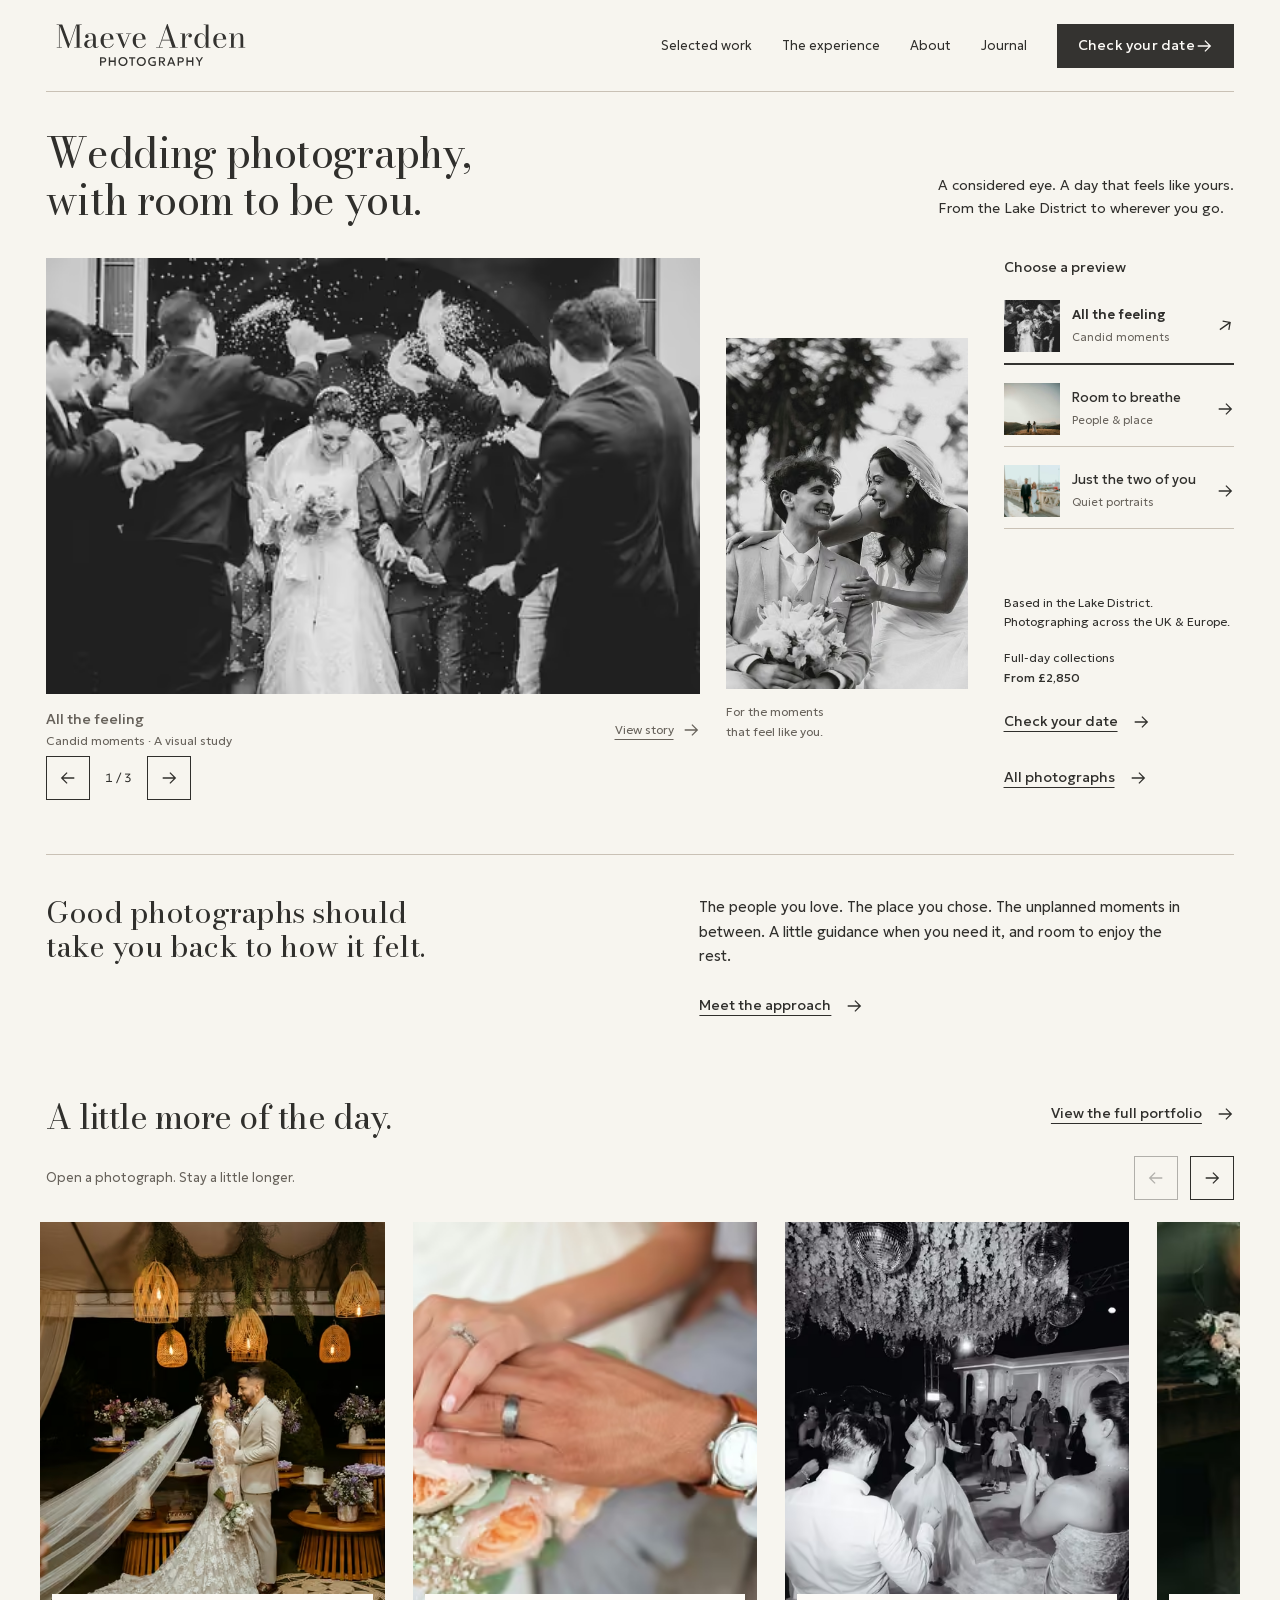
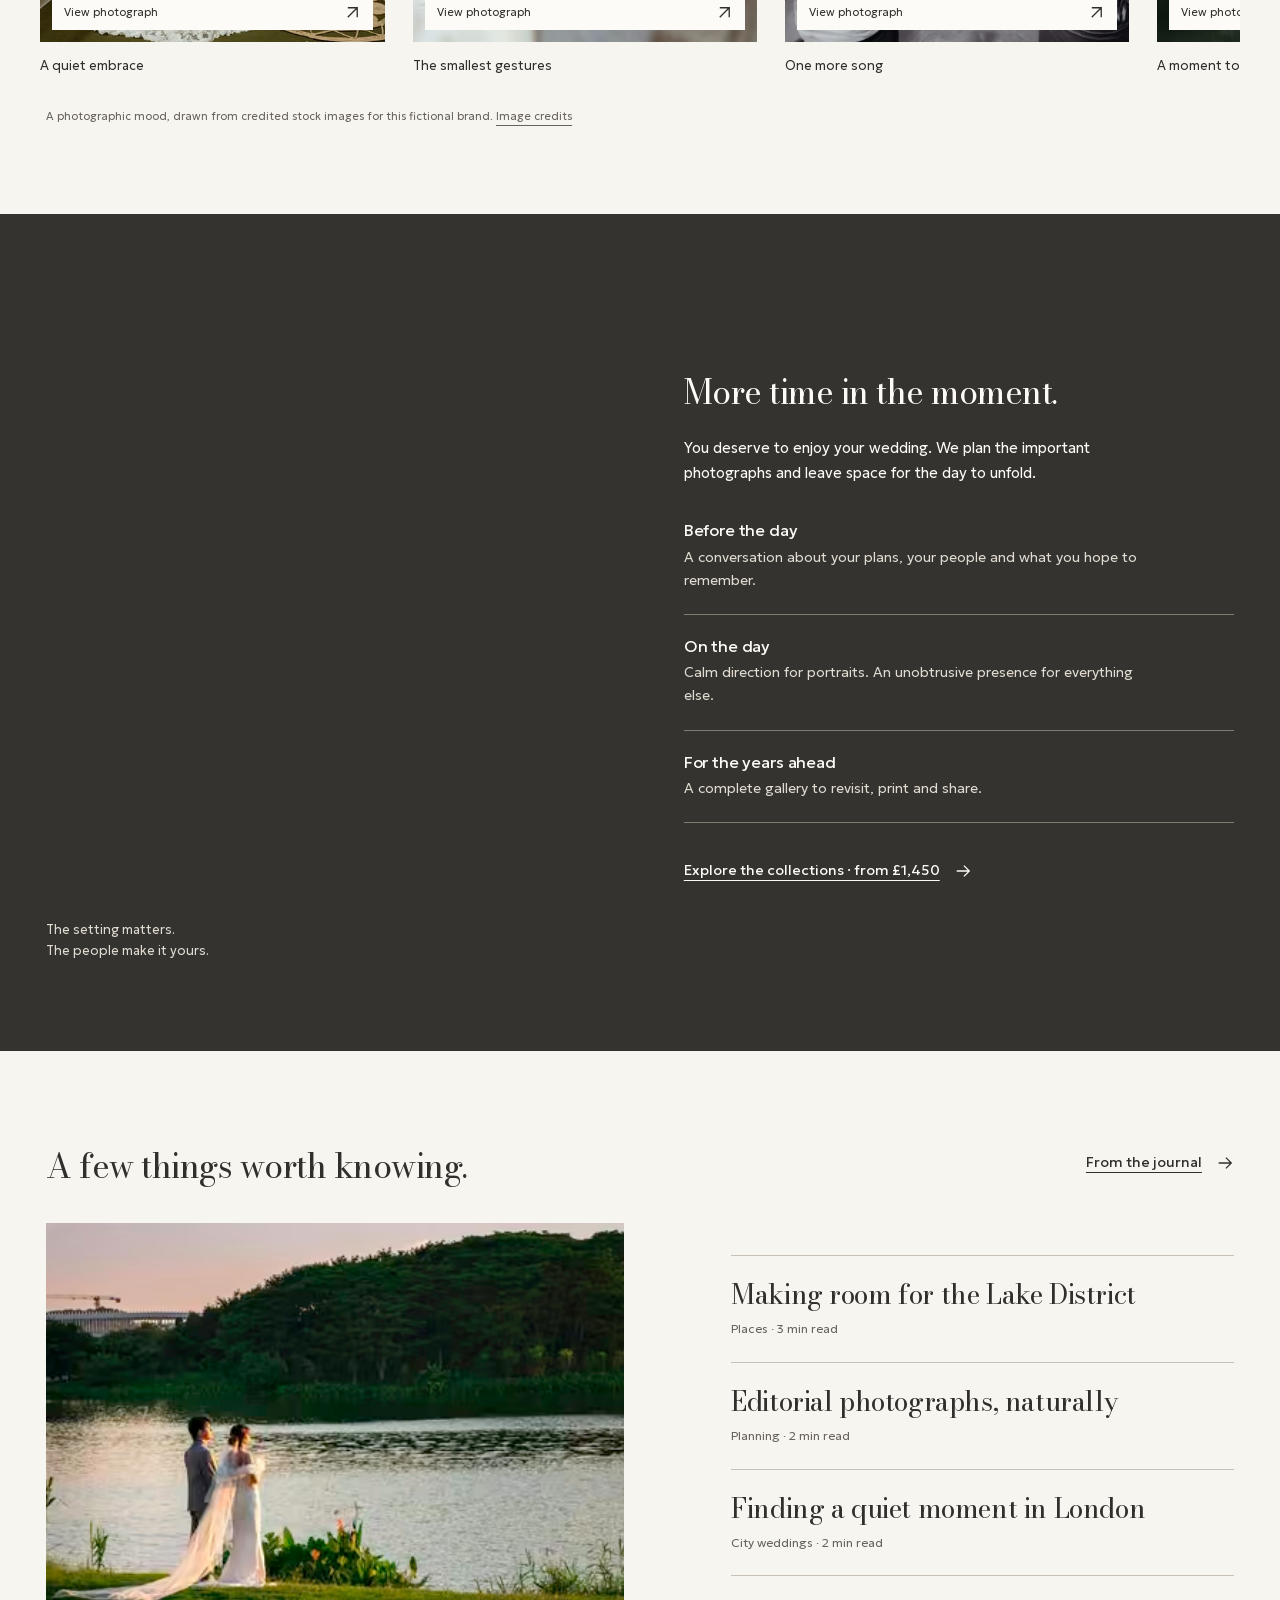
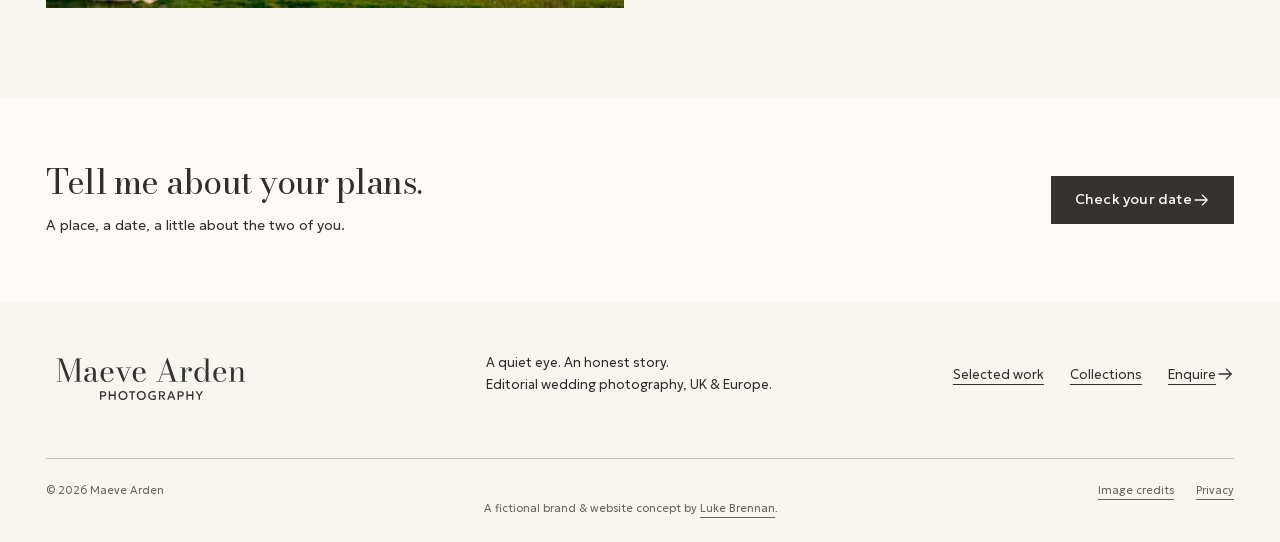
==== commit a5e2483c: "Prepare custom domain for Maeve Arden Photography" ====
--- a/index.html
+++ b/index.html
@@ -1,5 +1,5 @@
 <!doctype html>
-<html lang="en-GB"><head><meta charset="utf-8"><meta name="viewport" content="width=device-width,initial-scale=1"><title>Editorial Wedding Photographer, UK &amp; Europe | Maeve Arden Photography</title><meta name="description" content="Natural wedding photography with an editorial finish. Explore the Maeve Arden portfolio concept, collections and relaxed approach across the Lake District, UK and Europe."><meta name="robots" content="index,follow,max-image-preview:large"><meta name="theme-color" content="#f7f5ef"><link rel="canonical" href="https://lukebrennan.github.io/Maeve-Arden-Photography/"><meta property="og:type" content="website"><meta property="og:title" content="Editorial Wedding Photographer, UK &amp; Europe | Maeve Arden Photography"><meta property="og:description" content="Natural wedding photography with an editorial finish. Explore the Maeve Arden portfolio concept, collections and relaxed approach across the Lake District, UK and Europe."><meta property="og:url" content="https://lukebrennan.github.io/Maeve-Arden-Photography/"><meta property="og:image" content="https://lukebrennan.github.io/Maeve-Arden-Photography/assets/images/social.jpg"><meta property="og:image:width" content="1200"><meta property="og:image:height" content="630"><meta property="og:image:alt" content="Bride and groom laughing together — Maeve Arden Photography concept"><meta property="og:locale" content="en_GB"><meta name="twitter:card" content="summary_large_image"><link rel="icon" type="image/svg+xml" href="assets/icons/favicon.svg?v=21571088"><link rel="manifest" href="site.webmanifest"><link rel="preload" as="image" type="image/avif" href="assets/images/embrace-800.avif" imagesrcset="assets/images/embrace-480.avif 480w, assets/images/embrace-800.avif 800w, assets/images/embrace-1200.avif 1200w, assets/images/embrace-1600.avif 1600w" imagesizes="(max-width: 600px) calc(100vw - 40px), (max-width: 900px) 68vw, 53vw" fetchpriority="high"><link rel="preload" as="font" type="font/woff2" crossorigin href="assets/fonts/geologica-latin.woff2"><link rel="preload" as="font" type="font/woff2" crossorigin href="assets/fonts/bodoni-moda-latin.woff2"><link rel="stylesheet" href="assets/css/style.css?v=578de97c"><script type="application/ld+json">{"@context": "https://schema.org", "@graph": [{"@type": "WebSite", "@id": "https://lukebrennan.github.io/Maeve-Arden-Photography/#website", "url": "https://lukebrennan.github.io/Maeve-Arden-Photography/", "name": "Maeve Arden Photography", "description": "An editorial wedding photography website concept by Luke Brennan."}, {"@type": "WebPage", "@id": "https://lukebrennan.github.io/Maeve-Arden-Photography/#page", "name": "Editorial Wedding Photographer, UK & Europe | Maeve Arden Photography", "description": "Natural wedding photography with an editorial finish. Explore the Maeve Arden portfolio concept, collections and relaxed approach across the Lake District, UK and Europe.", "url": "https://lukebrennan.github.io/Maeve-Arden-Photography/", "isPartOf": {"@id": "https://lukebrennan.github.io/Maeve-Arden-Photography/#website"}}]}</script><script src="assets/js/main.js?v=bfeff924" defer></script></head><body data-asset-prefix=""><a class="skip-link" href="#main">Skip to content</a>
+<html lang="en-GB"><head><meta charset="utf-8"><meta name="viewport" content="width=device-width,initial-scale=1"><title>Editorial Wedding Photographer, UK &amp; Europe | Maeve Arden Photography</title><meta name="description" content="Natural wedding photography with an editorial finish. Explore the Maeve Arden portfolio concept, collections and relaxed approach across the Lake District, UK and Europe."><meta name="robots" content="index,follow,max-image-preview:large"><meta name="theme-color" content="#f7f5ef"><link rel="canonical" href="https://maeveardenphotography.co.uk/"><meta property="og:type" content="website"><meta property="og:title" content="Editorial Wedding Photographer, UK &amp; Europe | Maeve Arden Photography"><meta property="og:description" content="Natural wedding photography with an editorial finish. Explore the Maeve Arden portfolio concept, collections and relaxed approach across the Lake District, UK and Europe."><meta property="og:url" content="https://maeveardenphotography.co.uk/"><meta property="og:image" content="https://maeveardenphotography.co.uk/assets/images/social.jpg"><meta property="og:image:width" content="1200"><meta property="og:image:height" content="630"><meta property="og:image:alt" content="Bride and groom laughing together — Maeve Arden Photography concept"><meta property="og:locale" content="en_GB"><meta name="twitter:card" content="summary_large_image"><link rel="icon" type="image/svg+xml" href="assets/icons/favicon.svg?v=21571088"><link rel="manifest" href="site.webmanifest"><link rel="preload" as="image" type="image/avif" href="assets/images/embrace-800.avif" imagesrcset="assets/images/embrace-480.avif 480w, assets/images/embrace-800.avif 800w, assets/images/embrace-1200.avif 1200w, assets/images/embrace-1600.avif 1600w" imagesizes="(max-width: 600px) calc(100vw - 40px), (max-width: 900px) 68vw, 53vw" fetchpriority="high"><link rel="preload" as="font" type="font/woff2" crossorigin href="assets/fonts/geologica-latin.woff2"><link rel="preload" as="font" type="font/woff2" crossorigin href="assets/fonts/bodoni-moda-latin.woff2"><link rel="stylesheet" href="assets/css/style.css?v=578de97c"><script type="application/ld+json">{"@context": "https://schema.org", "@graph": [{"@type": "WebSite", "@id": "https://maeveardenphotography.co.uk/#website", "url": "https://maeveardenphotography.co.uk/", "name": "Maeve Arden Photography", "description": "An editorial wedding photography website concept by Luke Brennan."}, {"@type": "WebPage", "@id": "https://maeveardenphotography.co.uk/#page", "name": "Editorial Wedding Photographer, UK & Europe | Maeve Arden Photography", "description": "Natural wedding photography with an editorial finish. Explore the Maeve Arden portfolio concept, collections and relaxed approach across the Lake District, UK and Europe.", "url": "https://maeveardenphotography.co.uk/", "isPartOf": {"@id": "https://maeveardenphotography.co.uk/#website"}}]}</script><script src="assets/js/main.js?v=bfeff924" defer></script></head><body data-asset-prefix=""><a class="skip-link" href="#main">Skip to content</a>
 <header class="site-header"><noscript><style>.desktop-nav{display:flex;flex-wrap:wrap}.menu-toggle{display:none}.header-inner{flex-wrap:wrap;padding-block:16px}</style></noscript><div class="header-inner"><a class="brand" href="index.html" aria-label="Maeve Arden Photography home"><picture class="brand-picture"><source media="(max-width: 360px)" srcset="assets/icons/maeve-arden-wordmark.svg?v=24a4d34e"><img class="brand-logo" src="assets/icons/maeve-arden-logo.svg?v=24a4d34e" width="450" height="96" alt="" fetchpriority="high" decoding="async"></picture></a><nav class="desktop-nav" aria-label="Main navigation"><a href="portfolio.html">Selected work</a><a href="weddings.html">The experience</a><a href="about.html">About</a><a href="journal.html">Journal</a><a class="button button-small" href="contact.html">Check your date <svg width="18" height="18" viewBox="0 0 20 20" aria-hidden="true"><path d="M3 10h14m-6-6 6 6-6 6" fill="none" stroke="currentColor" stroke-width="1.4"/></svg></a></nav><button class="menu-toggle" type="button" aria-label="Open navigation" aria-haspopup="dialog" aria-controls="navigation-dialog" aria-expanded="false" data-menu-open><span>Menu</span><svg width="20" height="16" viewBox="0 0 20 16" aria-hidden="true"><path d="M1 4h18M1 12h18" stroke="currentColor" stroke-width="1.5"/></svg></button></div></header>
 <dialog id="navigation-dialog" class="navigation-dialog" aria-labelledby="navigation-title"><div class="menu-head"><h2 id="navigation-title">Explore Maeve Arden</h2><button class="icon-button" type="button" data-menu-close aria-label="Close navigation"><svg width="18" height="18" viewBox="0 0 18 18" aria-hidden="true"><path d="m3 3 12 12M15 3 3 15" fill="none" stroke="currentColor" stroke-width="1.5"/></svg></button></div><nav aria-label="Mobile navigation"><a href="portfolio.html">Selected work</a><a href="weddings.html">The experience</a><a href="about.html">About</a><a href="journal.html">Journal</a><a href="contact.html">Check your date <svg width="18" height="18" viewBox="0 0 20 20" aria-hidden="true"><path d="M3 10h14m-6-6 6 6-6 6" fill="none" stroke="currentColor" stroke-width="1.4"/></svg></a></nav></dialog><main id="main" tabindex="-1"><section class="folio container" aria-labelledby="folio-title"><div class="folio-intro"><h1 id="folio-title">Wedding photography,<br>with room to be you.</h1><p>A considered eye. A day that feels like yours.<br>From the Lake District to wherever you go.</p></div><div class="folio-stage" data-folio><div class="folio-images" id="folio-images"><figure class="folio-main"><a class="folio-photo" href="stories/after-the-quiet.html" data-folio-primary data-photo="embrace" aria-label="Explore All the feeling"><picture class="" data-photo="embrace"><source type="image/avif" srcset="assets/images/embrace-480.avif 480w, assets/images/embrace-800.avif 800w, assets/images/embrace-1200.avif 1200w, assets/images/embrace-1600.avif 1600w" sizes="(max-width: 600px) calc(100vw - 40px), (max-width: 900px) 68vw, 53vw"><img src="assets/images/embrace-800.webp" srcset="assets/images/embrace-480.webp 480w, assets/images/embrace-800.webp 800w, assets/images/embrace-1200.webp 1200w, assets/images/embrace-1600.webp 1600w" sizes="(max-width: 600px) calc(100vw - 40px), (max-width: 900px) 68vw, 53vw" width="2400" height="1600" alt="Newlyweds laughing as guests shower them with confetti in black and white" fetchpriority="high" loading="eager" decoding="async"></picture></a><figcaption class="folio-caption"><span data-folio-caption><strong>All the feeling</strong>Candid moments · A visual study</span><a href="stories/after-the-quiet.html" data-folio-story>View story <svg width="18" height="18" viewBox="0 0 20 20" aria-hidden="true"><path d="M3 10h14m-6-6 6 6-6 6" fill="none" stroke="currentColor" stroke-width="1.4"/></svg></a></figcaption><div class="folio-paging" data-folio-controls hidden><button class="icon-button" type="button" data-scene-prev aria-label="Previous selection"><svg width="18" height="18" viewBox="0 0 20 20" aria-hidden="true"><path d="M17 10H3m6-6-6 6 6 6" fill="none" stroke="currentColor" stroke-width="1.4"/></svg></button><span data-scene-count>1 / 3</span><button class="icon-button" type="button" data-scene-next aria-label="Next selection"><svg width="18" height="18" viewBox="0 0 20 20" aria-hidden="true"><path d="M3 10h14m-6-6 6 6-6 6" fill="none" stroke="currentColor" stroke-width="1.4"/></svg></button><span class="folio-feedback" role="status" data-folio-status></span></div><p class="mobile-collection"><a href="weddings.html#collections">Full-day collections from £2,850</a></p></figure><figure class="folio-secondary"><a class="folio-photo" href="portfolio.html#hero" data-folio-secondary aria-label="View laughing wedding portrait"><picture class="" data-photo="hero"><source type="image/avif" srcset="assets/images/hero-480.avif 480w, assets/images/hero-800.avif 800w, assets/images/hero-1200.avif 1200w, assets/images/hero-1600.avif 1600w" sizes="(max-width: 600px) 0px, 21vw"><img src="assets/images/hero-800.webp" srcset="assets/images/hero-480.webp 480w, assets/images/hero-800.webp 800w, assets/images/hero-1200.webp 1200w, assets/images/hero-1600.webp 1600w" sizes="(max-width: 600px) 0px, 21vw" width="2400" height="3600" alt="Bride and groom laughing together in a black and white wedding portrait" loading="lazy" decoding="async"></picture></a><figcaption>For the moments<br>that feel like you.</figcaption></figure></div><aside class="folio-index"><div data-folio-controls hidden><h2>Choose a preview</h2><div class="scene-previews" aria-label="Photographic previews" role="group"><button type="button" data-scene="feeling" aria-pressed="true" aria-controls="folio-images"><span class="preview-image"><picture class="" data-photo="embrace"><source type="image/avif" srcset="assets/images/embrace-480.avif 480w, assets/images/embrace-800.avif 800w, assets/images/embrace-1200.avif 1200w, assets/images/embrace-1600.avif 1600w" sizes="64px"><img src="assets/images/embrace-800.webp" srcset="assets/images/embrace-480.webp 480w, assets/images/embrace-800.webp 800w, assets/images/embrace-1200.webp 1200w, assets/images/embrace-1600.webp 1600w" sizes="64px" width="2400" height="1600" alt="" loading="lazy" decoding="async"></picture></span><span><strong>All the feeling</strong><small>Candid moments</small></span><svg width="18" height="18" viewBox="0 0 20 20" aria-hidden="true"><path d="M3 10h14m-6-6 6 6-6 6" fill="none" stroke="currentColor" stroke-width="1.4"/></svg></button><button type="button" data-scene="setting" aria-pressed="false" aria-controls="folio-images"><span class="preview-image"><picture class="" data-photo="meadow"><source type="image/avif" srcset="assets/images/meadow-480.avif 480w, assets/images/meadow-800.avif 800w, assets/images/meadow-1200.avif 1200w, assets/images/meadow-1600.avif 1600w" sizes="64px"><img src="assets/images/meadow-800.webp" srcset="assets/images/meadow-480.webp 480w, assets/images/meadow-800.webp 800w, assets/images/meadow-1200.webp 1200w, assets/images/meadow-1600.webp 1600w" sizes="64px" width="2400" height="1600" alt="" loading="lazy" decoding="async"></picture></span><span><strong>Room to breathe</strong><small>People & place</small></span><svg width="18" height="18" viewBox="0 0 20 20" aria-hidden="true"><path d="M3 10h14m-6-6 6 6-6 6" fill="none" stroke="currentColor" stroke-width="1.4"/></svg></button><button type="button" data-scene="portraits" aria-pressed="false" aria-controls="folio-images"><span class="preview-image"><picture class="" data-photo="editorial"><source type="image/avif" srcset="assets/images/editorial-480.avif 480w, assets/images/editorial-800.avif 800w, assets/images/editorial-1200.avif 1200w, assets/images/editorial-1600.avif 1600w" sizes="64px"><img src="assets/images/editorial-800.webp" srcset="assets/images/editorial-480.webp 480w, assets/images/editorial-800.webp 800w, assets/images/editorial-1200.webp 1200w, assets/images/editorial-1600.webp 1600w" sizes="64px" width="2400" height="3598" alt="" loading="lazy" decoding="async"></picture></span><span><strong>Just the two of you</strong><small>Quiet portraits</small></span><svg width="18" height="18" viewBox="0 0 20 20" aria-hidden="true"><path d="M3 10h14m-6-6 6 6-6 6" fill="none" stroke="currentColor" stroke-width="1.4"/></svg></button></div></div><noscript><p><a href="stories/after-the-quiet.html">Candid moments</a> · <a href="stories/still-water.html">People & place</a> · <a href="stories/city-softened.html">Quiet portraits</a></p></noscript><div class="folio-practical"><p>Based in the Lake District.<br>Photographing across the UK & Europe.</p><p>Full-day collections<strong>From £2,850</strong></p><a class="text-link" href="contact.html">Check your date <svg width="18" height="18" viewBox="0 0 20 20" aria-hidden="true"><path d="M3 10h14m-6-6 6 6-6 6" fill="none" stroke="currentColor" stroke-width="1.4"/></svg></a><br><a class="text-link" href="portfolio.html">All photographs <svg width="18" height="18" viewBox="0 0 20 20" aria-hidden="true"><path d="M3 10h14m-6-6 6 6-6 6" fill="none" stroke="currentColor" stroke-width="1.4"/></svg></a></div></aside></div></section>
 <section class="container approach-note"><h2>Good photographs should<br>take you back to how it felt.</h2><div><p>The people you love. The place you chose. The unplanned moments in between. A little guidance when you need it, and room to enjoy the rest.</p><a class="text-link" href="about.html">Meet the approach <svg width="18" height="18" viewBox="0 0 20 20" aria-hidden="true"><path d="M3 10h14m-6-6 6 6-6 6" fill="none" stroke="currentColor" stroke-width="1.4"/></svg></a></div></section>
